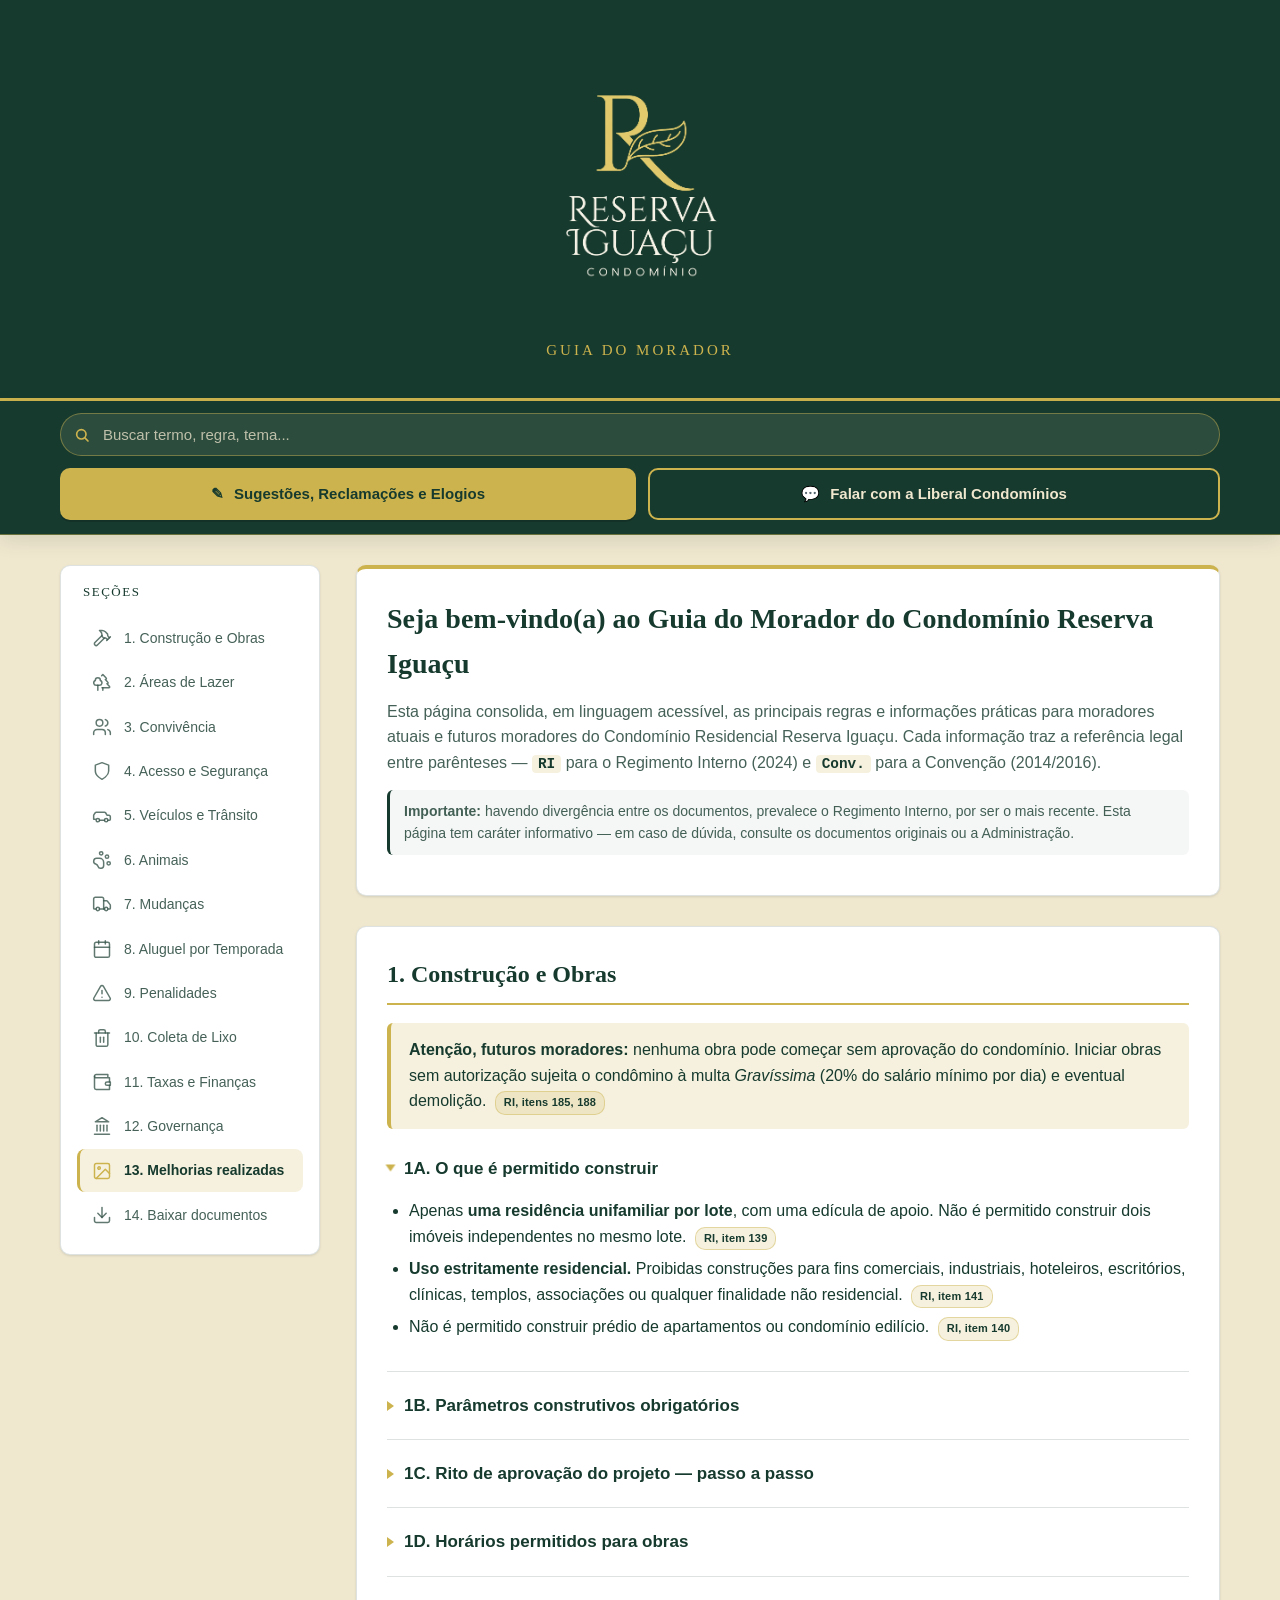
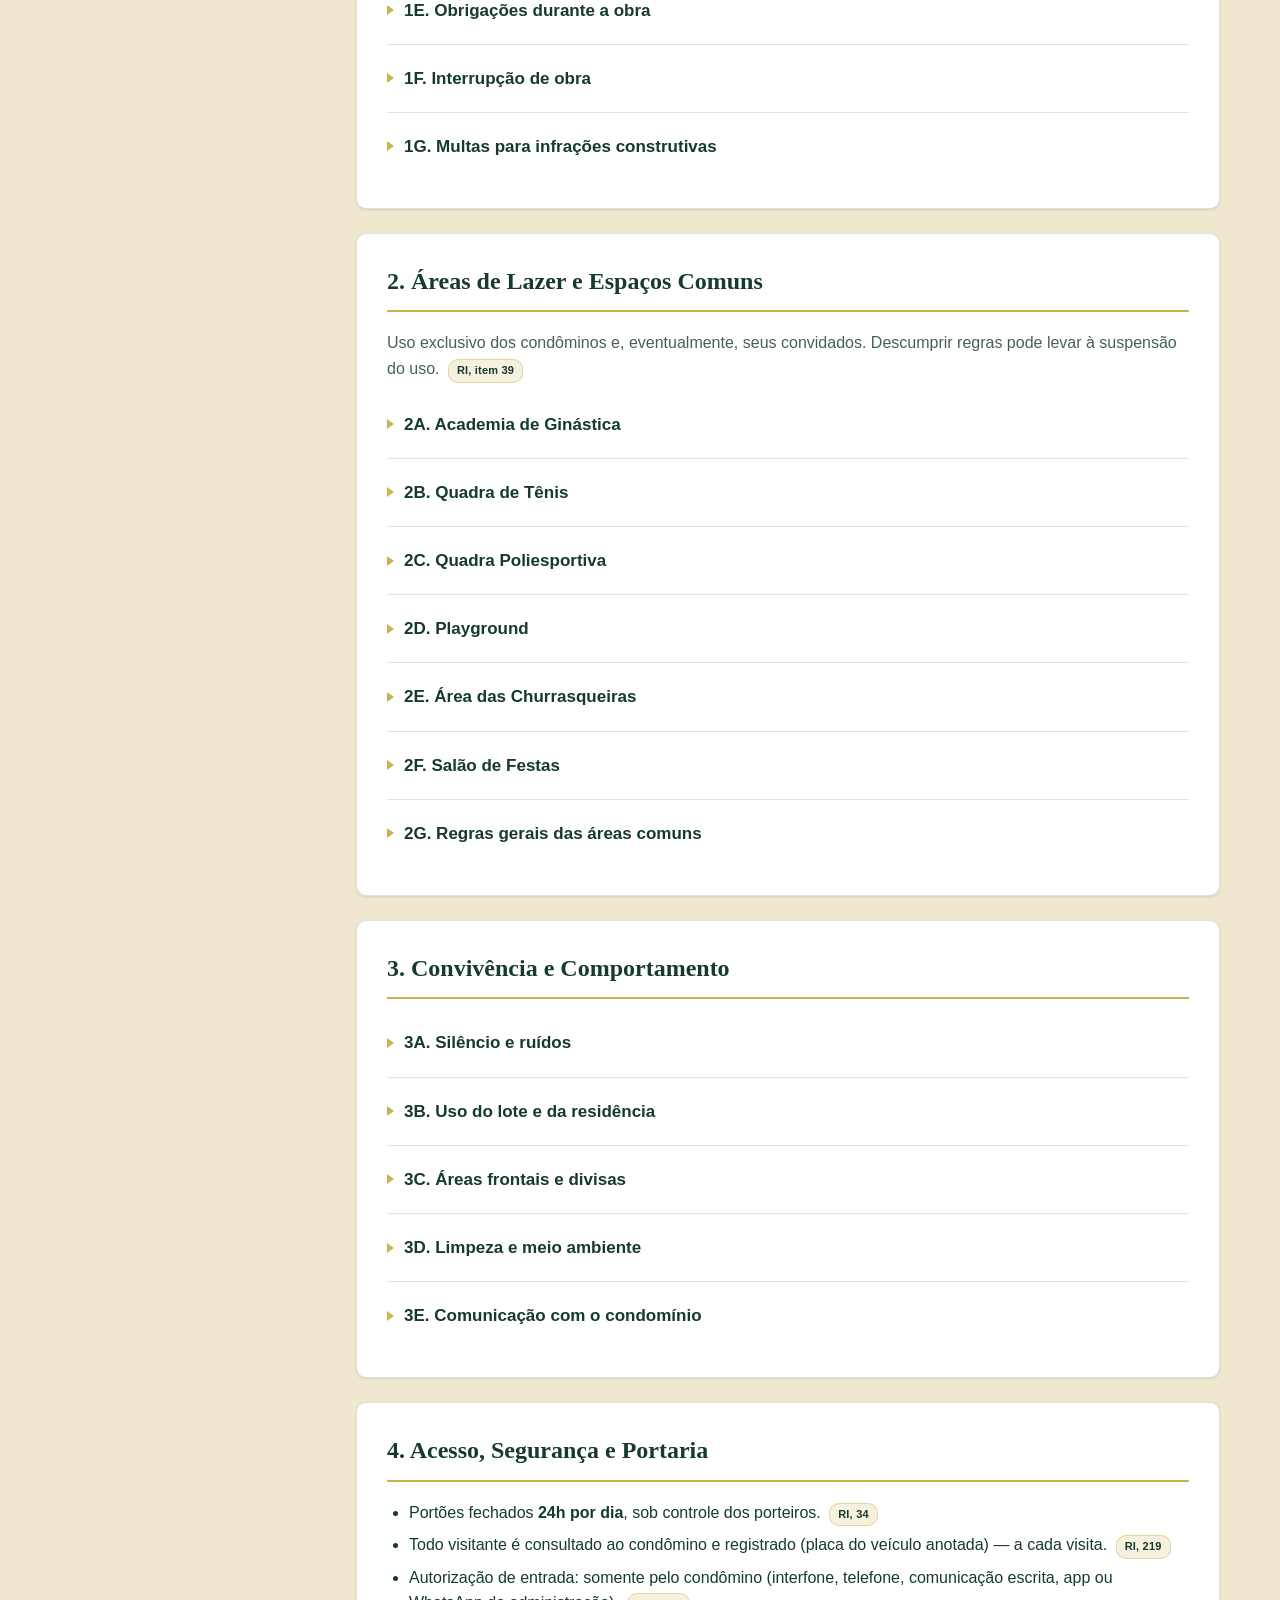
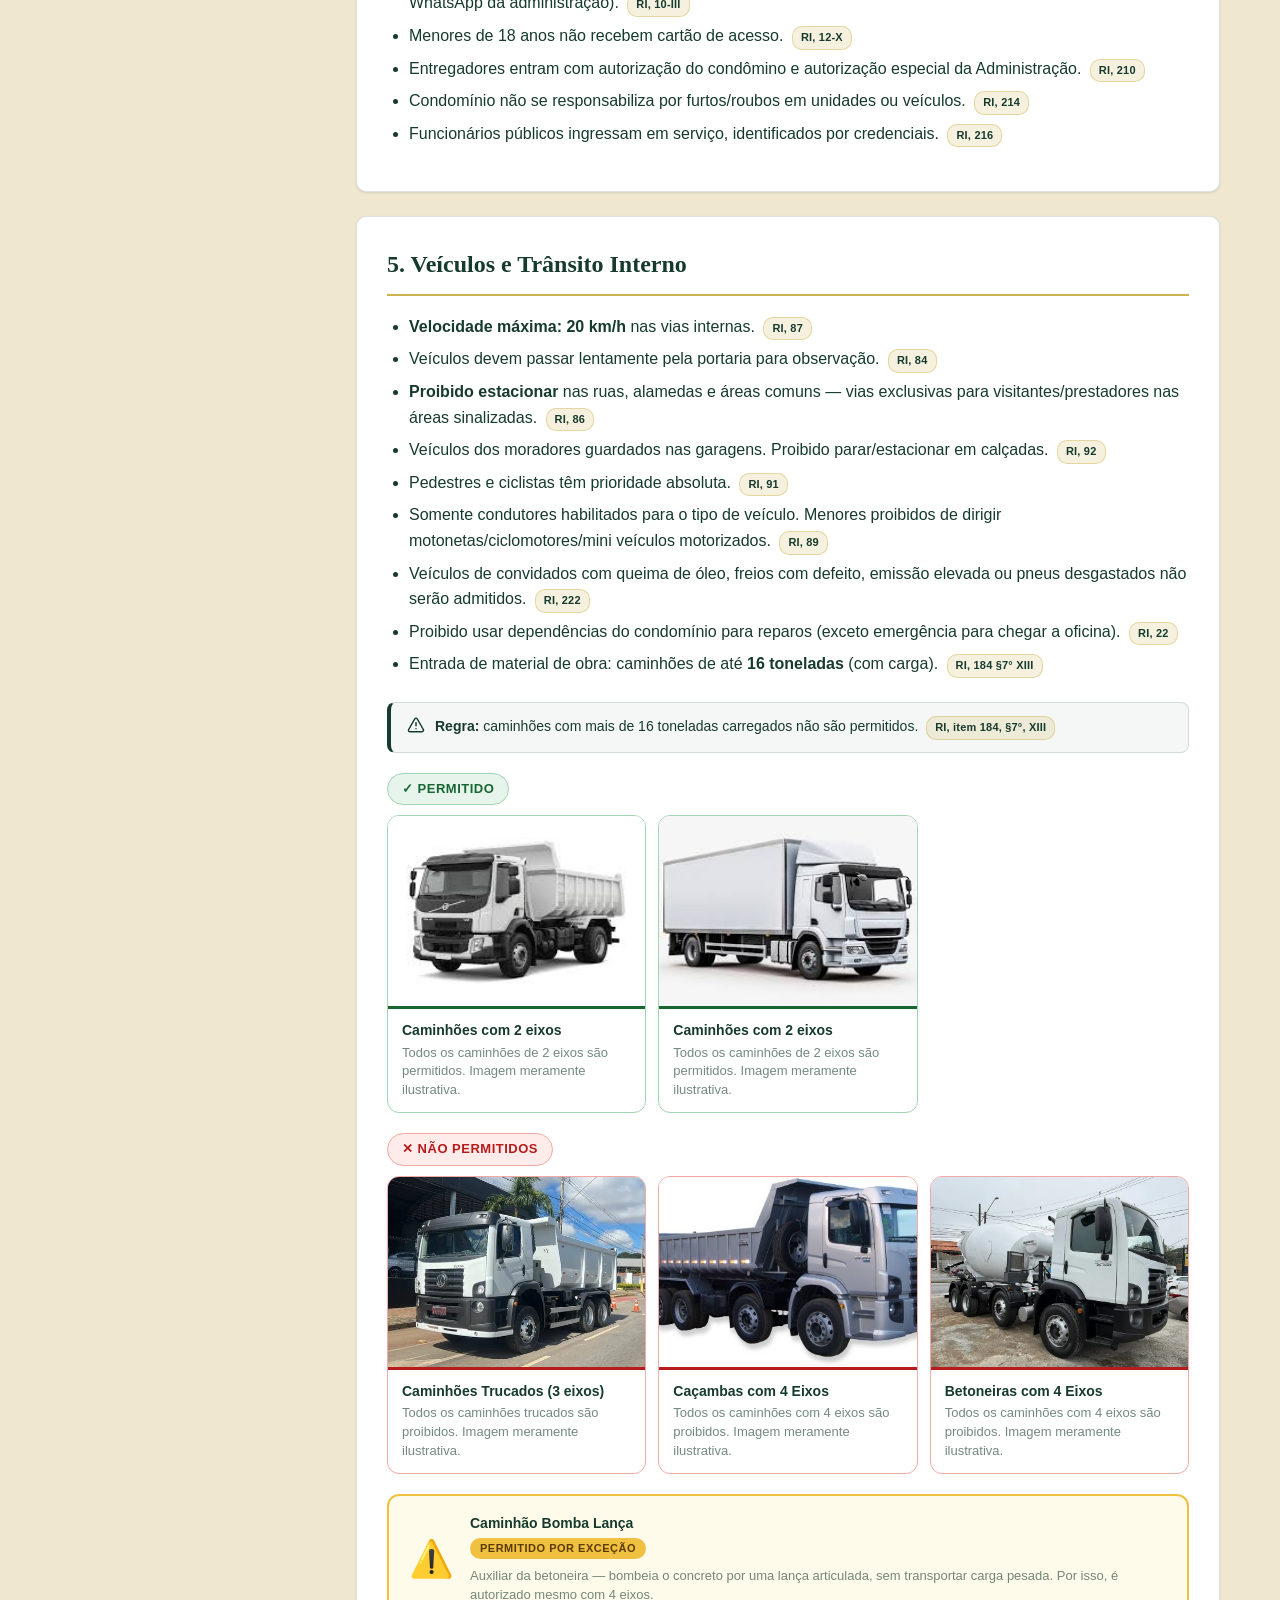
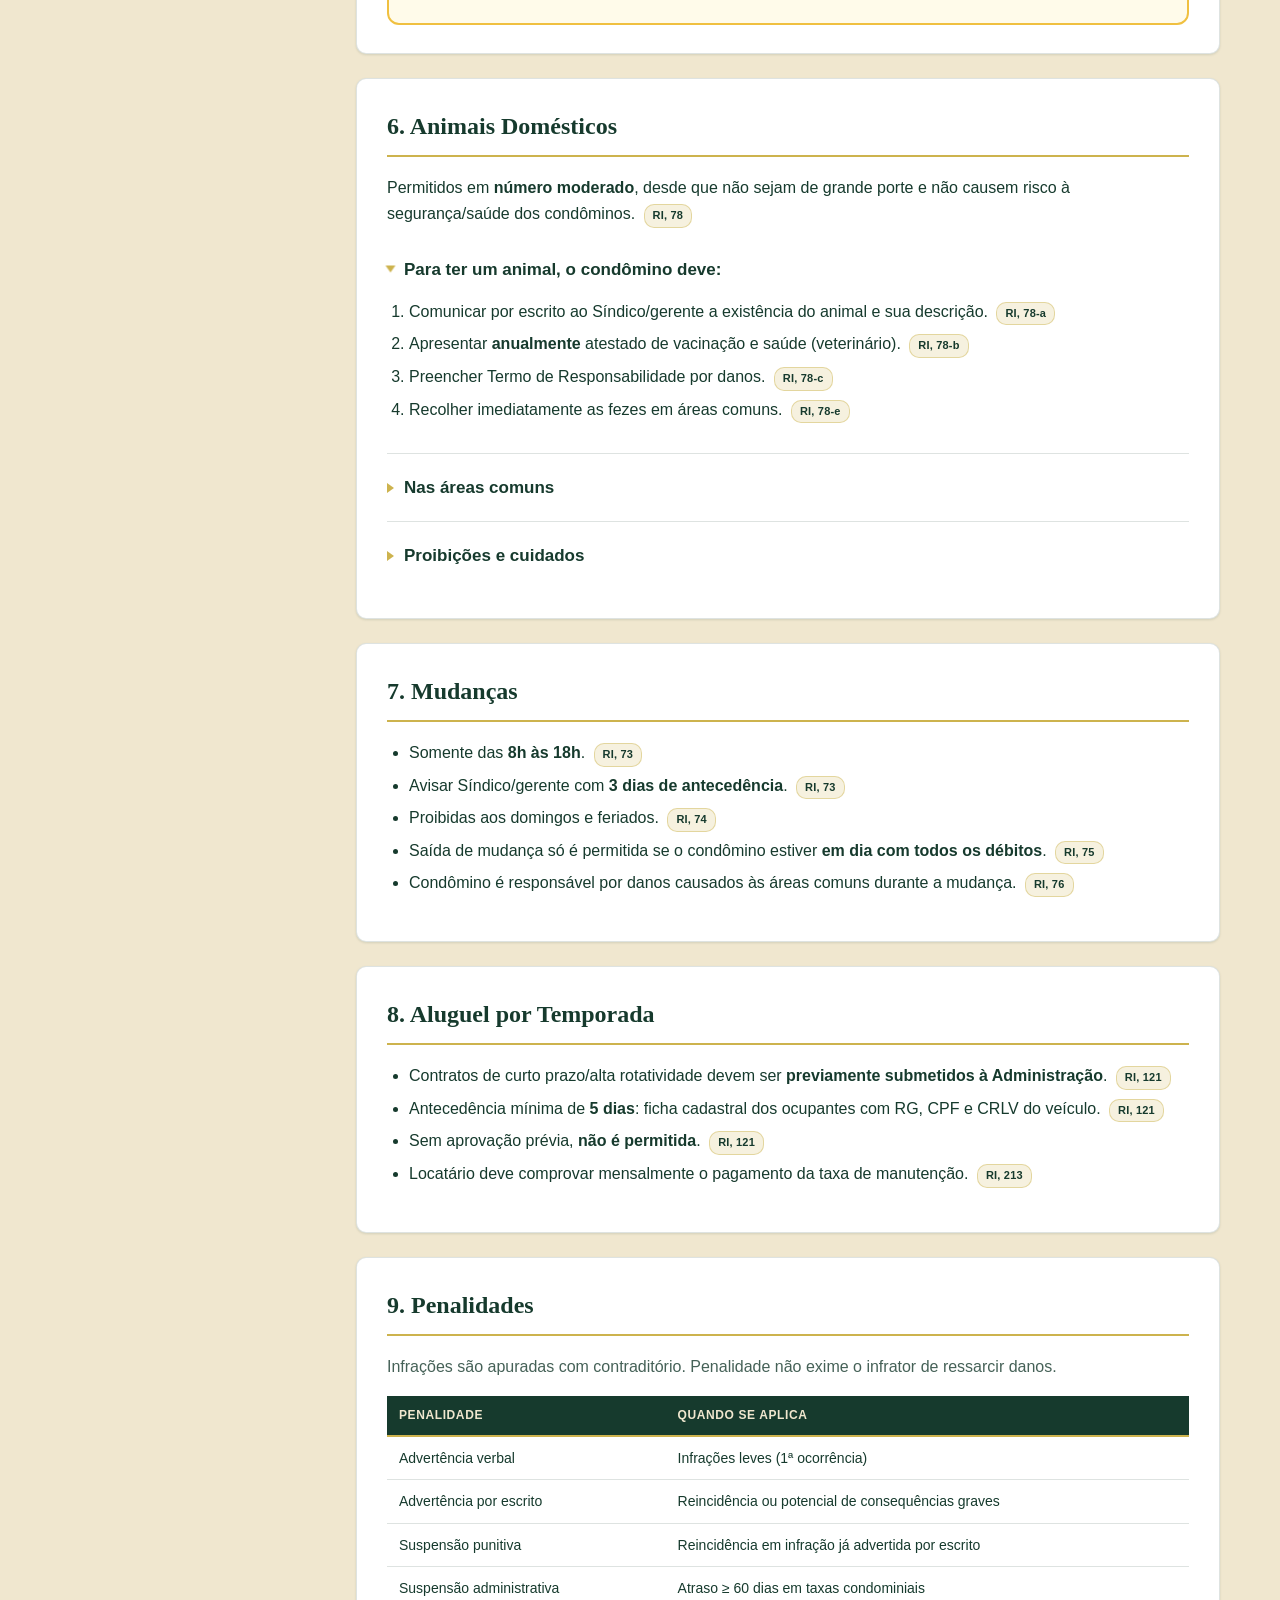
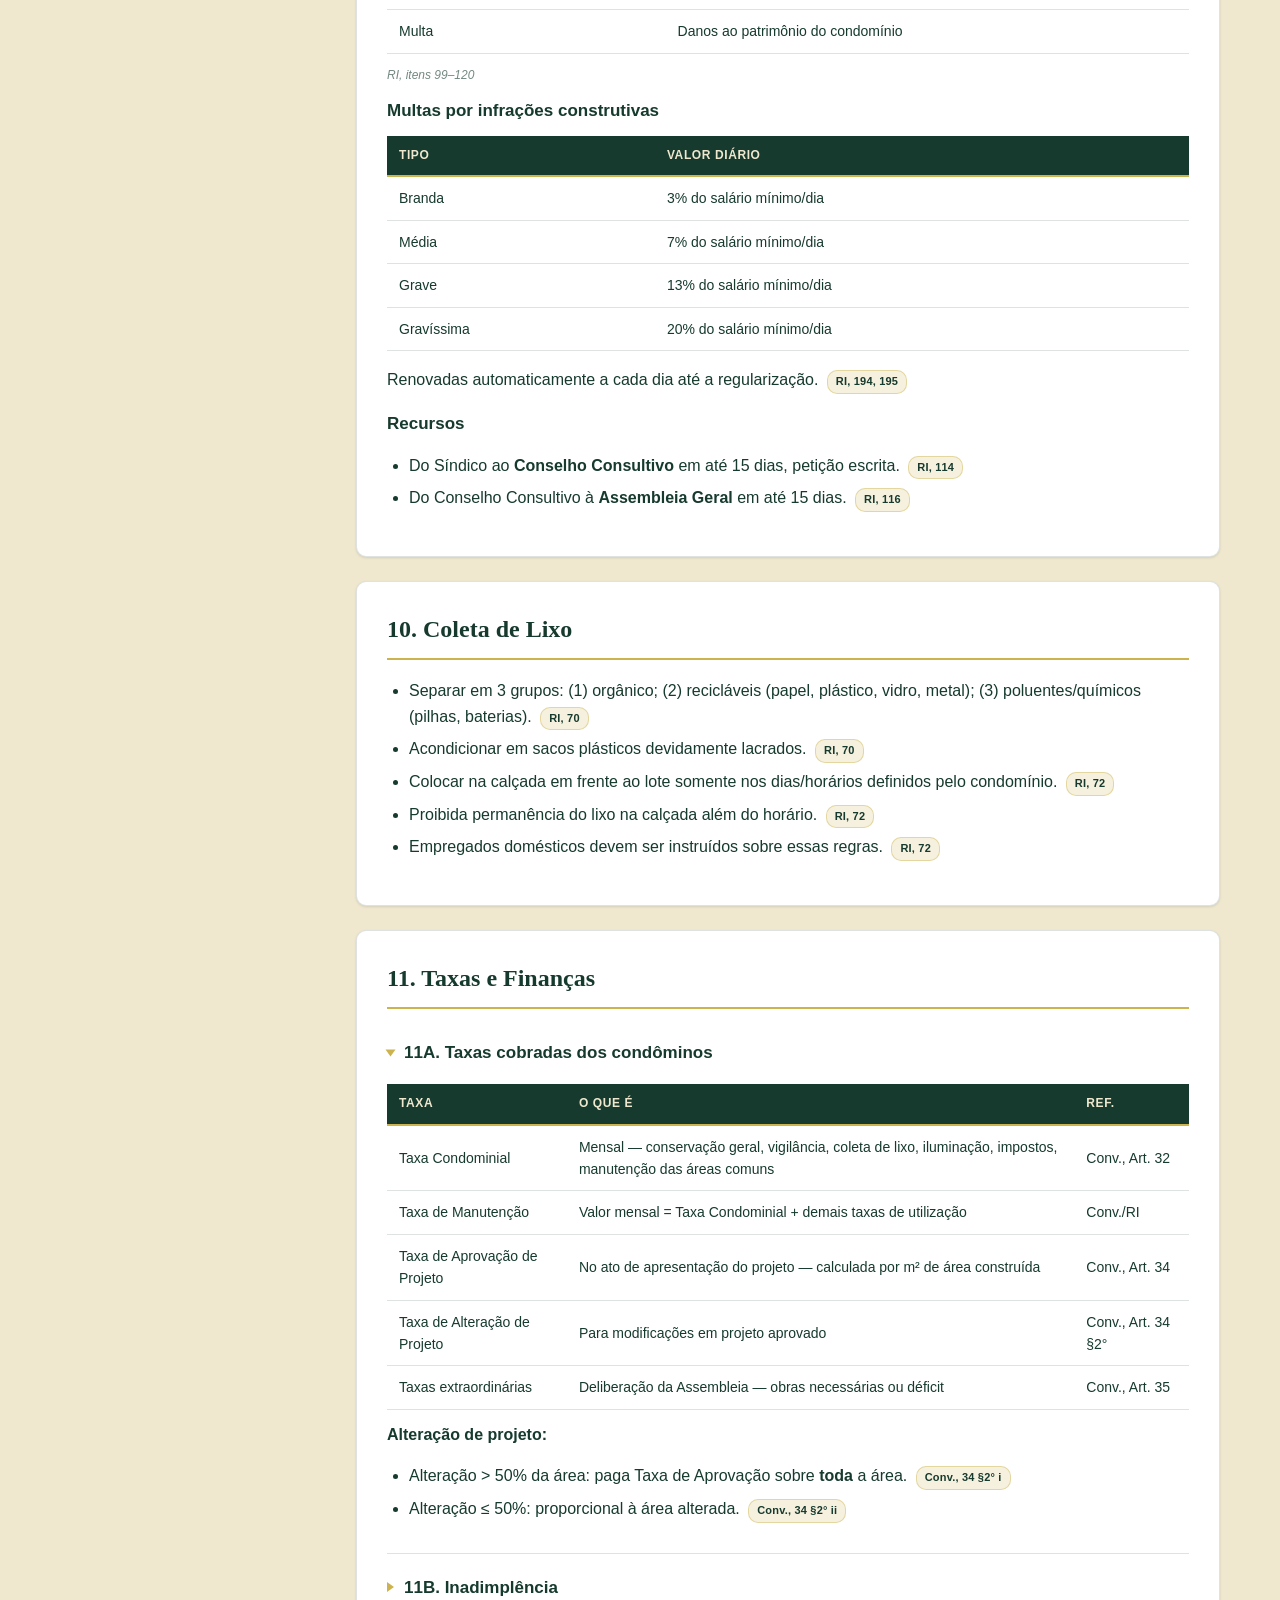
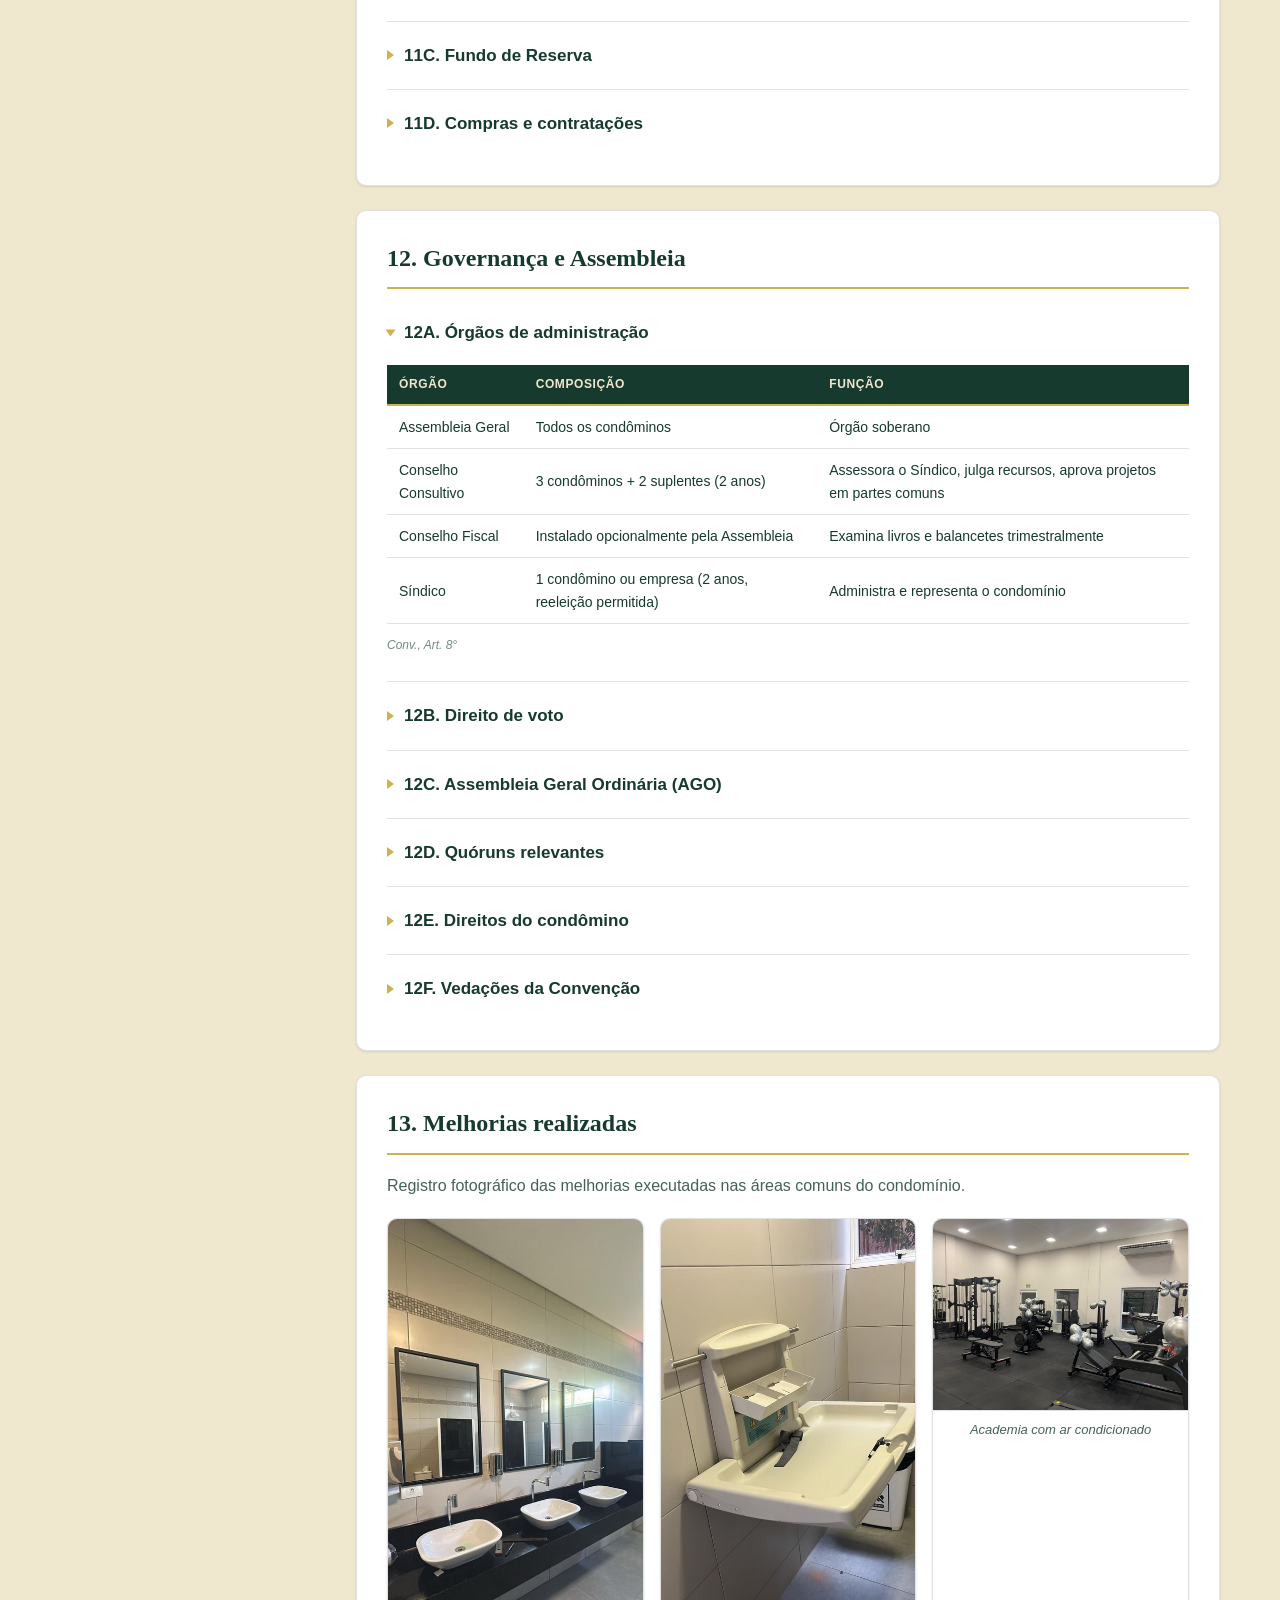
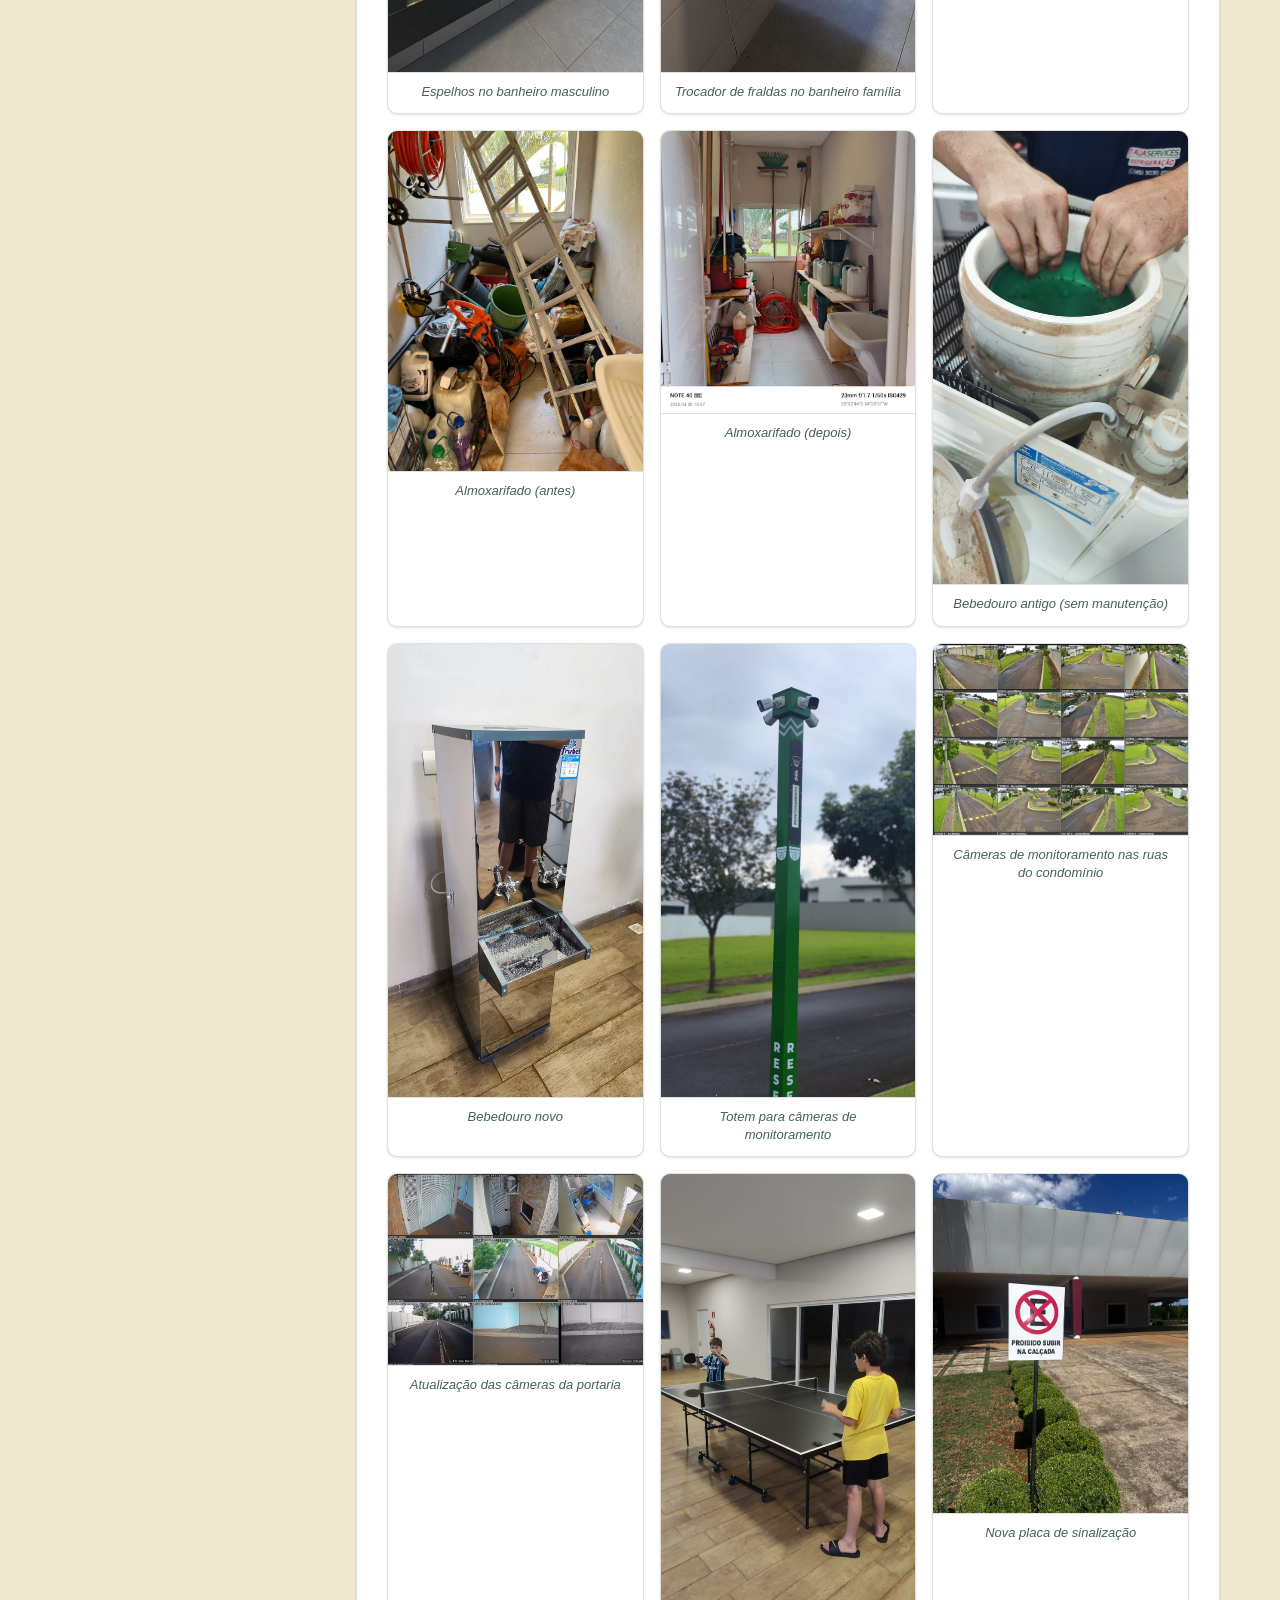
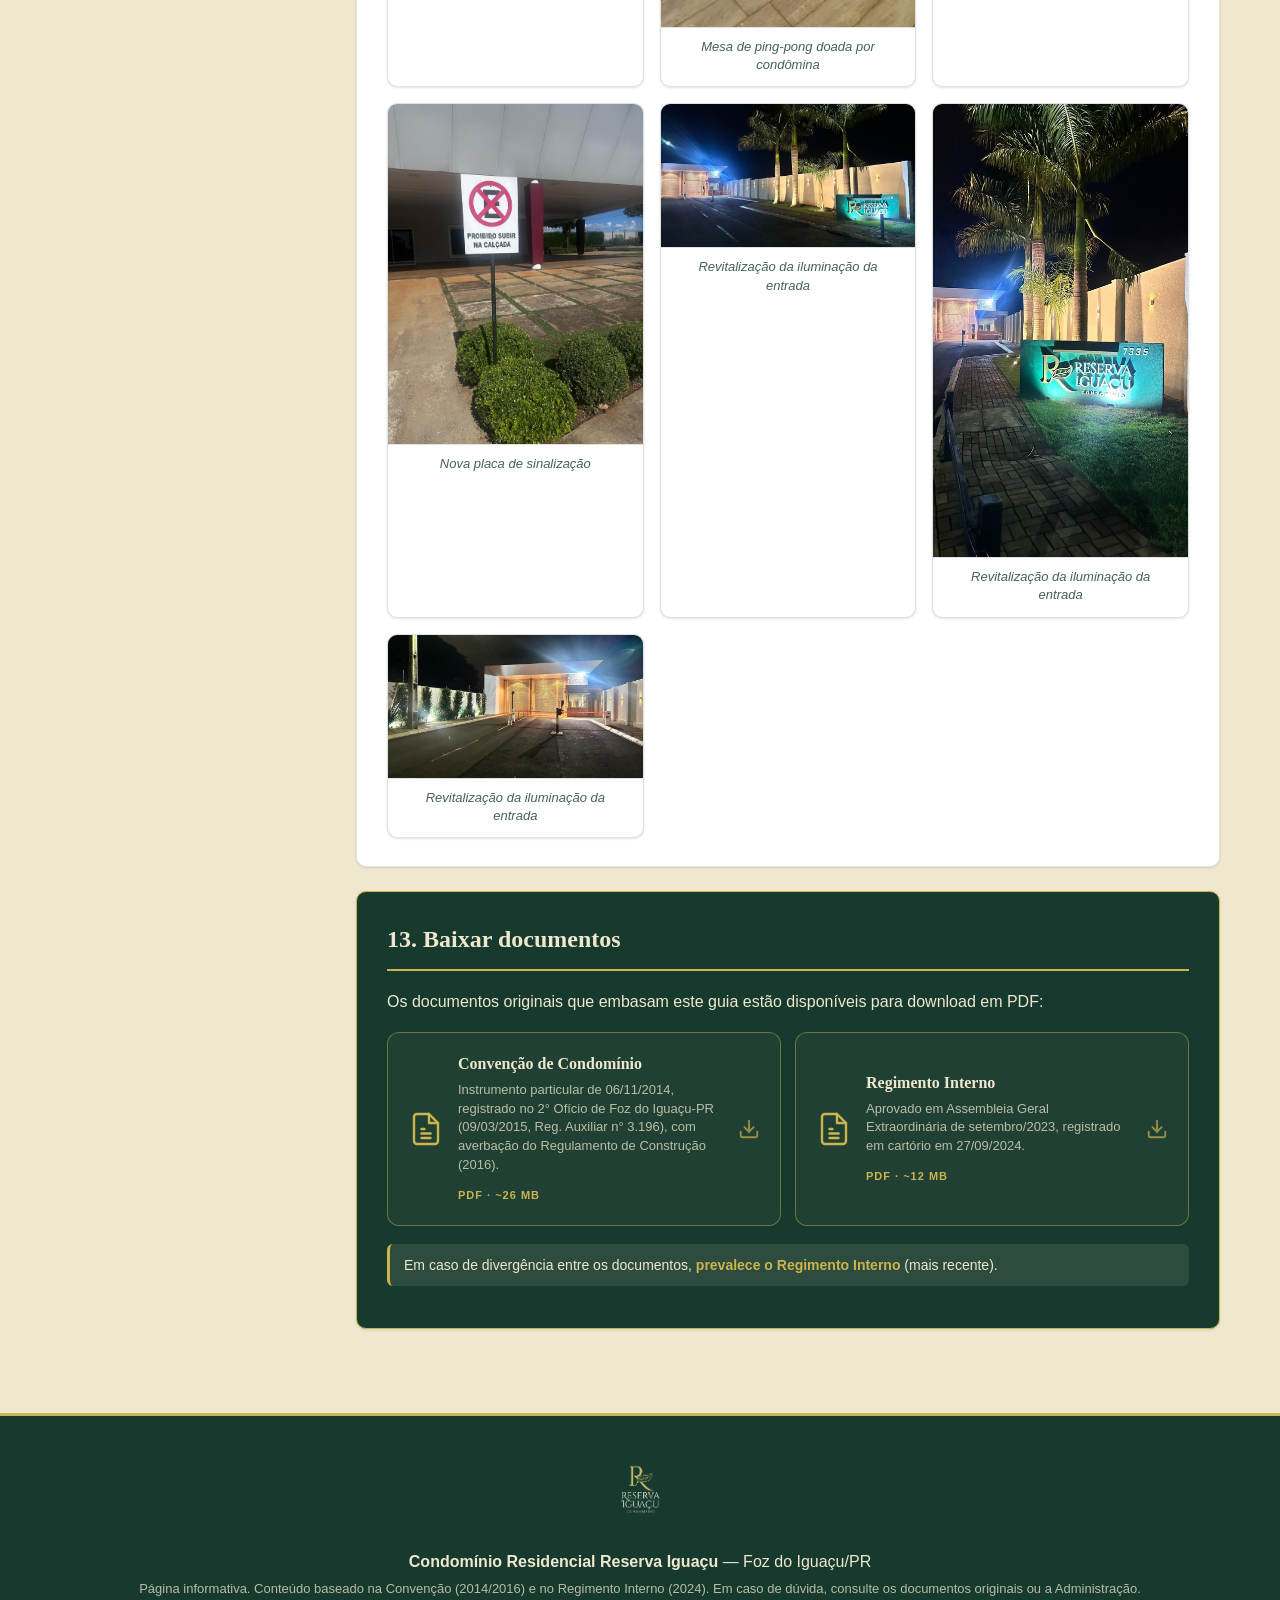
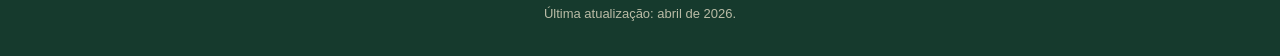
==== index.html @ 2038bbaa "feat: adicionar favicon com o monograma R da logo Favicon gerado a partir do monograma (R + folha) s" ====
<!DOCTYPE html>
<html lang="pt-BR">
<head>
<meta charset="UTF-8">
<meta name="viewport" content="width=device-width, initial-scale=1.0">
<meta name="description" content="Guia prático de regras e informações do Condomínio Residencial Reserva Iguaçu — Foz do Iguaçu/PR.">
<title>Condomínio Reserva Iguaçu — Guia do Morador</title>
<link rel="icon" href="favicon.ico" sizes="any">
<link rel="icon" type="image/png" sizes="32x32" href="favicon-32.png">
<link rel="icon" type="image/png" sizes="16x16" href="favicon-16.png">
<link rel="apple-touch-icon" href="apple-touch-icon.png">
<meta name="theme-color" content="#163A2D">
<link rel="stylesheet" href="styles.css">
<link rel="stylesheet" href="form.css">
</head>
<body>

<header class="site-header">
  <div class="container header-hero">
    <div class="logo-wrap">
      <img src="logo.png" alt="Condomínio Reserva Iguaçu" class="logo">
      <span class="logo-shine" aria-hidden="true"></span>
    </div>
    <p class="tagline">Guia do Morador</p>
  </div>
</header>

<nav class="site-nav" aria-label="Navegação do topo">
  <div class="container nav-inner">
    <button class="menu-toggle" aria-label="Abrir menu" aria-expanded="false" aria-controls="sidebar">
      <span></span><span></span><span></span>
    </button>
    <div class="nav-search">
      <input type="search" id="search" placeholder="Buscar termo, regra, tema..." aria-label="Buscar conteúdo">
    </div>
  </div>
  <div class="nav-actions container">
    <a href="formulario.html" class="cta-form">
      <span aria-hidden="true">✎</span> Sugestões, Reclamações e Elogios
    </a>
    <a href="https://wa.me/554535741323?text=Sou%20cond%C3%B4mino%20do%20Condom%C3%ADnio%20Reserva%20Igua%C3%A7u%20e%20preciso%20de%20ajuda." class="cta-form cta-whatsapp" target="_blank" rel="noopener">
      <span aria-hidden="true">💬</span> Falar com a Liberal Condomínios
    </a>
  </div>
</nav>

<div class="layout container">

  <aside class="sidebar" id="sidebar">
    <p class="sidebar-title">Seções</p>
    <nav aria-label="Navegação principal">
      <ol class="toc">
        <li><a href="#s1"><svg class="toc-icon" viewBox="0 0 24 24" aria-hidden="true"><path d="M15 12l-8.5 8.5a2.12 2.12 0 0 1-3-3L12 9"/><path d="m17.64 15 4.36-4.36"/><path d="m20.91 11.7-1.25-1.25a3.18 3.18 0 0 1-.93-2.25v-.86L16.01 4.6a5.56 5.56 0 0 0-3.94-1.64H9l.92.82A6.18 6.18 0 0 1 12 8.4v1.56l2 2h2.47l2.26 1.91"/></svg> <span>1. Construção e Obras</span></a></li>
        <li><a href="#s2"><svg class="toc-icon" viewBox="0 0 24 24" aria-hidden="true"><path d="M10 10v.2A3 3 0 0 1 8.9 16H5a3 3 0 0 1-1-5.8V10a3 3 0 0 1 6 0Z"/><path d="M7 16v6"/><path d="M13 19v3"/><path d="M12 19h8.3a1 1 0 0 0 .7-1.7L18 14h.3a1 1 0 0 0 .7-1.7L16 9h.2a1 1 0 0 0 .8-1.7L13 3l-1.4 1.5"/></svg> <span>2. Áreas de Lazer</span></a></li>
        <li><a href="#s3"><svg class="toc-icon" viewBox="0 0 24 24" aria-hidden="true"><path d="M16 21v-2a4 4 0 0 0-4-4H6a4 4 0 0 0-4 4v2"/><circle cx="9" cy="7" r="4"/><path d="M22 21v-2a4 4 0 0 0-3-3.87"/><path d="M16 3.13a4 4 0 0 1 0 7.75"/></svg> <span>3. Convivência</span></a></li>
        <li><a href="#s4"><svg class="toc-icon" viewBox="0 0 24 24" aria-hidden="true"><path d="M12 22s8-4 8-10V5l-8-3-8 3v7c0 6 8 10 8 10Z"/></svg> <span>4. Acesso e Segurança</span></a></li>
        <li><a href="#s5"><svg class="toc-icon" viewBox="0 0 24 24" aria-hidden="true"><path d="M19 17h2c.6 0 1-.4 1-1v-3c0-.9-.7-1.7-1.5-1.9L18 11l-1.7-2.9c-.3-.4-.8-.6-1.3-.6H5.2c-.5 0-1 .2-1.3.6L2 11v5h2"/><circle cx="7" cy="17" r="2"/><path d="M9 17h6"/><circle cx="17" cy="17" r="2"/></svg> <span>5. Veículos e Trânsito</span></a></li>
        <li><a href="#s6"><svg class="toc-icon" viewBox="0 0 24 24" aria-hidden="true"><circle cx="11" cy="4" r="2"/><circle cx="18" cy="8" r="2"/><circle cx="20" cy="16" r="2"/><path d="M9 10a5 5 0 0 1 5 5v3.5a3.5 3.5 0 0 1-6.84 1.045Q6.52 17.48 4.46 16.84A3.5 3.5 0 0 1 5.5 10Z"/></svg> <span>6. Animais</span></a></li>
        <li><a href="#s7"><svg class="toc-icon" viewBox="0 0 24 24" aria-hidden="true"><path d="M14 18V6a2 2 0 0 0-2-2H4a2 2 0 0 0-2 2v11a1 1 0 0 0 1 1h2"/><path d="M15 18H9"/><path d="M19 18h2a1 1 0 0 0 1-1v-3.65a1 1 0 0 0-.22-.624l-3.48-4.35A1 1 0 0 0 17.52 8H14"/><circle cx="17" cy="18" r="2"/><circle cx="7" cy="18" r="2"/></svg> <span>7. Mudanças</span></a></li>
        <li><a href="#s8"><svg class="toc-icon" viewBox="0 0 24 24" aria-hidden="true"><rect x="3" y="4" width="18" height="18" rx="2" ry="2"/><line x1="16" y1="2" x2="16" y2="6"/><line x1="8" y1="2" x2="8" y2="6"/><line x1="3" y1="10" x2="21" y2="10"/></svg> <span>8. Aluguel por Temporada</span></a></li>
        <li><a href="#s9"><svg class="toc-icon" viewBox="0 0 24 24" aria-hidden="true"><path d="m21.73 18-8-14a2 2 0 0 0-3.48 0l-8 14A2 2 0 0 0 4 21h16a2 2 0 0 0 1.73-3Z"/><line x1="12" y1="9" x2="12" y2="13"/><line x1="12" y1="17" x2="12.01" y2="17"/></svg> <span>9. Penalidades</span></a></li>
        <li><a href="#s10"><svg class="toc-icon" viewBox="0 0 24 24" aria-hidden="true"><path d="M3 6h18"/><path d="M19 6v14a2 2 0 0 1-2 2H7a2 2 0 0 1-2-2V6"/><path d="M8 6V4a2 2 0 0 1 2-2h4a2 2 0 0 1 2 2v2"/><line x1="10" y1="11" x2="10" y2="17"/><line x1="14" y1="11" x2="14" y2="17"/></svg> <span>10. Coleta de Lixo</span></a></li>
        <li><a href="#s11"><svg class="toc-icon" viewBox="0 0 24 24" aria-hidden="true"><path d="M21 12V7H5a2 2 0 0 1 0-4h14v4"/><path d="M3 5v14a2 2 0 0 0 2 2h16v-5"/><path d="M18 12a2 2 0 0 0 0 4h4v-4Z"/></svg> <span>11. Taxas e Finanças</span></a></li>
        <li><a href="#s12"><svg class="toc-icon" viewBox="0 0 24 24" aria-hidden="true"><line x1="3" y1="22" x2="21" y2="22"/><line x1="6" y1="18" x2="6" y2="11"/><line x1="10" y1="18" x2="10" y2="11"/><line x1="14" y1="18" x2="14" y2="11"/><line x1="18" y1="18" x2="18" y2="11"/><polygon points="12 2 20 7 4 7"/></svg> <span>12. Governança</span></a></li>
        <li><a href="#s13"><svg class="toc-icon" viewBox="0 0 24 24" aria-hidden="true"><rect x="3" y="3" width="18" height="18" rx="2"/><circle cx="8.5" cy="8.5" r="1.5"/><polyline points="21 15 16 10 5 21"/></svg> <span>13. Melhorias realizadas</span></a></li>
        <li><a href="#s14"><svg class="toc-icon" viewBox="0 0 24 24" aria-hidden="true"><path d="M21 15v4a2 2 0 0 1-2 2H5a2 2 0 0 1-2-2v-4"/><polyline points="7 10 12 15 17 10"/><line x1="12" y1="15" x2="12" y2="3"/></svg> <span>14. Baixar documentos</span></a></li>
      </ol>
    </nav>
  </aside>

  <main class="content">

    <section class="hero">
      <h2>Seja bem-vindo(a) ao Guia do Morador do Condomínio Reserva Iguaçu</h2>
      <p>
        Esta página consolida, em linguagem acessível, as principais regras e informações práticas
        para moradores atuais e futuros moradores do Condomínio Residencial Reserva Iguaçu.
        Cada informação traz a referência legal entre parênteses — <code>RI</code> para o
        Regimento Interno (2024) e <code>Conv.</code> para a Convenção (2014/2016).
      </p>
      <p class="note">
        <strong>Importante:</strong> havendo divergência entre os documentos, prevalece o
        Regimento Interno, por ser o mais recente. Esta página tem caráter informativo —
        em caso de dúvida, consulte os documentos originais ou a Administração.
      </p>
    </section>

    <!-- ============== SEÇÃO 1 ============== -->
    <section id="s1" class="section">
      <h2>1. Construção e Obras</h2>
      <div class="callout callout-warning">
        <strong>Atenção, futuros moradores:</strong> nenhuma obra pode começar sem aprovação
        do condomínio. Iniciar obras sem autorização sujeita o condômino à multa <em>Gravíssima</em>
        (20% do salário mínimo por dia) e eventual demolição. <span class="ref">RI, itens 185, 188</span>
      </div>

      <details open>
        <summary><h3>1A. O que é permitido construir</h3></summary>
        <ul>
          <li>Apenas <strong>uma residência unifamiliar por lote</strong>, com uma edícula de apoio. Não é permitido construir dois imóveis independentes no mesmo lote. <span class="ref">RI, item 139</span></li>
          <li><strong>Uso estritamente residencial.</strong> Proibidas construções para fins comerciais, industriais, hoteleiros, escritórios, clínicas, templos, associações ou qualquer finalidade não residencial. <span class="ref">RI, item 141</span></li>
          <li>Não é permitido construir prédio de apartamentos ou condomínio edilício. <span class="ref">RI, item 140</span></li>
        </ul>
      </details>

      <details>
        <summary><h3>1B. Parâmetros construtivos obrigatórios</h3></summary>
        <div class="table-wrap">
          <table>
            <thead><tr><th>Parâmetro</th><th>Valor</th><th>Referência</th></tr></thead>
            <tbody>
              <tr><td>Recuo frontal mínimo</td><td>5,00 m</td><td>RI, item 144-a</td></tr>
              <tr><td>Recuo de fundo mínimo</td><td>2,00 m</td><td>RI, item 144-b</td></tr>
              <tr><td>Recuo lateral mínimo</td><td>1,50 m</td><td>RI, item 144-c</td></tr>
              <tr><td>Taxa de ocupação máxima</td><td>65% da área do lote</td><td>RI, item 157</td></tr>
              <tr><td>Coeficiente de aproveitamento máximo</td><td>1,3 × área do lote</td><td>RI, item 157</td></tr>
              <tr><td>Área construída mínima</td><td>150 m²</td><td>RI, item 158</td></tr>
              <tr><td>Número máximo de pavimentos</td><td>2 (térreo + superior) + subsolo</td><td>RI, item 159</td></tr>
              <tr><td>Altura máxima da edificação</td><td>10,00 m</td><td>RI, item 160</td></tr>
              <tr><td>Altura máx. de muro de divisa (fundos/lateral)</td><td>2,00 m</td><td>RI, item 162</td></tr>
              <tr><td>Altura máx. de cerca viva (recuos laterais/fundo)</td><td>2,20 m</td><td>RI, item 147</td></tr>
            </tbody>
          </table>
        </div>
        <p><strong>Lotes de esquina:</strong> o recuo lateral voltado para a rua também deve ser de 5,00 m. <span class="ref">RI, item 144, parágrafo único</span></p>
        <p><strong>Piscinas</strong> têm recuos próprios: frontal 5,00 m, lateral 1,50 m, fundo 2,00 m. <span class="ref">RI, item 150</span></p>
      </details>

      <details>
        <summary><h3>1C. Rito de aprovação do projeto — passo a passo</h3></summary>
        <ol class="stepper">
          <li><strong>Apresentação do projeto ao condomínio.</strong> O condômino submete o projeto para verificação do cumprimento do RI. <span class="ref">RI, itens 129, 130, 185, 186</span></li>
          <li><strong>Aprovação interna e certificação.</strong> O condomínio aprova, retém uma cópia e devolve as demais certificadas. Pagamento da <em>Taxa de Aprovação de Projeto</em> no ato. <span class="ref">RI, itens 131, 190</span></li>
          <li><strong>Aprovação na Prefeitura.</strong> Com o projeto aprovado pelo condomínio, submeter à Prefeitura de Foz do Iguaçu para obter o <em>Alvará de Execução de Obras</em>. <span class="ref">RI, itens 131, 132</span></li>
          <li><strong>Apresentação do Alvará ao condomínio.</strong> Entregar cópia do projeto aprovado pela Prefeitura e o Alvará. O condomínio emite a <em>Carta de Liberação de Obra</em>. <span class="ref">RI, item 132</span></li>
          <li><strong>Início das obras.</strong> Somente após a Carta de Liberação. <span class="ref">RI, item 132</span></li>
          <li><strong>Vistoria do gabarito.</strong> Após execução do gabarito, o responsável técnico agenda vistoria obrigatória. <span class="ref">RI, item 184, §1°, II</span></li>
          <li><strong>Execução da obra (com fiscalização).</strong> O condomínio pode fiscalizar a qualquer momento, sem aviso. Manter no canteiro cópias do projeto aprovado e alvará. <span class="ref">RI, itens 191; 184, §11, II</span></li>
          <li><strong>Modificações de projeto.</strong> Qualquer alteração deve ser comunicada imediatamente, iniciando novo processo. Proibido executar obra diferente do aprovado. <span class="ref">RI, itens 133, 184 §11 III, 188, 189</span></li>
          <li><strong>Conclusão (HABITE-SE).</strong> Condomínio verifica cumprimento; condômino protocola HABITE-SE na Prefeitura e apresenta ao condomínio. <span class="ref">RI, item 184, §13</span></li>
        </ol>
        <div class="callout">
          <strong>Prazos e ocupação</strong> <span class="ref">Conv., Regulamento §13</span>
          <ul>
            <li>Até <strong>90 dias</strong> após a Carta de Liberação para protocolar HABITE-SE na Prefeitura.</li>
            <li>Ocupação só pode ocorrer após o HABITE-SE ser aceito pelo condomínio.</li>
            <li>Comunicar ao condomínio a data prevista de ocupação com <strong>5 dias de antecedência</strong>.</li>
          </ul>
        </div>
      </details>

      <details>
        <summary><h3>1D. Horários permitidos para obras</h3></summary>
        <div class="table-wrap">
          <table>
            <thead><tr><th>Período</th><th>Dias</th><th>Horário</th></tr></thead>
            <tbody>
              <tr><td>Obras em geral</td><td>Segunda a sexta</td><td>8h00 às 18h00</td></tr>
              <tr><td>Obras em geral</td><td>Sábado</td><td>8h00 às 12h00</td></tr>
              <tr><td>Serviços com ruído</td><td>Segunda a sexta</td><td>8h–12h e 13h30–18h</td></tr>
              <tr><td>Entrada/remoção de materiais</td><td>Segunda a sexta</td><td>8h00 às 18h00</td></tr>
              <tr><td>Feriados e domingos</td><td>—</td><td><strong>Proibido</strong></td></tr>
            </tbody>
          </table>
        </div>
        <p class="ref-block">RI, itens 36, 38; item 184, §4°</p>
        <div class="callout callout-info">
          <strong>Divergência entre documentos:</strong> a Convenção (2016) prevê início às 7h; o RI (2024) estabelece 8h. Por ser mais recente, <strong>prevalece 8h00</strong>. <span class="ref">Conv., Regulamento §4°, I; RI, item 36</span>
        </div>
        <p><strong>Exceção (urgências):</strong> em risco iminente, o síndico ou gerente pode autorizar trabalho entre 18h e 8h em qualquer dia. <span class="ref">RI, item 37</span></p>
      </details>

      <details>
        <summary><h3>1E. Obrigações durante a obra</h3></summary>
        <ul>
          <li><strong>Tapume obrigatório</strong> (mínimo 2,00 m, cor definida pelo condomínio) antes de qualquer atividade no lote. <span class="ref">RI, item 184, §2°</span></li>
          <li>Todo pessoal da obra deve ser <strong>cadastrado na portaria</strong>. <span class="ref">RI, item 184, §3°, I</span></li>
          <li>Trabalhadores entram uniformizados. Proibido calção, shorts ou chinelos. <span class="ref">RI, item 208</span></li>
          <li>Proibido <strong>pernoite de funcionários</strong> no canteiro. <span class="ref">RI, item 184, §5°, VII</span></li>
          <li>Entulho em caçambas, removido nos prazos. <span class="ref">RI, item 38</span></li>
          <li>Materiais armazenados somente dentro do lote da obra ou lote de apoio. <span class="ref">RI, item 184, §7°, III</span></li>
          <li>Somente caminhões de até <strong>16 toneladas</strong> (com carga). <span class="ref">RI, item 184, §7°, XIII</span></li>
          <li>Placa de responsável técnico no tapume (máx. 1,50 m²). <span class="ref">RI, item 184, §11, IV</span></li>
        </ul>
      </details>

      <details>
        <summary><h3>1F. Interrupção de obra</h3></summary>
        <p>Paralisação superior a <strong>120 dias corridos</strong>: retirar material, aterrar escavações e manter tapume em bom estado. <span class="ref">RI, item 184, §9°</span></p>
      </details>

      <details>
        <summary><h3>1G. Multas para infrações construtivas</h3></summary>
        <div class="table-wrap">
          <table>
            <thead><tr><th>Tipo</th><th>Valor por dia</th></tr></thead>
            <tbody>
              <tr><td>Branda</td><td>3% do salário mínimo</td></tr>
              <tr><td>Média</td><td>7% do salário mínimo</td></tr>
              <tr><td>Grave</td><td>13% do salário mínimo</td></tr>
              <tr><td>Gravíssima</td><td>20% do salário mínimo</td></tr>
            </tbody>
          </table>
        </div>
        <p>Multas renovadas automaticamente a cada dia até a regularização. <span class="ref">RI, itens 193–200</span></p>
      </details>
    </section>

    <!-- ============== SEÇÃO 2 ============== -->
    <section id="s2" class="section">
      <h2>2. Áreas de Lazer e Espaços Comuns</h2>
      <p class="intro">Uso exclusivo dos condôminos e, eventualmente, seus convidados. Descumprir regras pode levar à suspensão do uso. <span class="ref">RI, item 39</span></p>

      <details>
        <summary><h3>2A. Academia de Ginástica</h3></summary>
        <ul>
          <li>Horário: <strong>todos os dias, 6h às 23h</strong>. <span class="ref">RI, 44</span></li>
          <li>Uso exclusivo de condôminos e dependentes cadastrados. <span class="ref">RI, 45</span></li>
          <li>O condômino deverá assinar <strong>Termo de Responsabilidade</strong> (para cada morador) antes do primeiro acesso. A chave da academia tem um custo para o condômino. Tanto o Termo quanto a chave podem ser retirados na portaria do condomínio.</li>
        </ul>
      </details>

      <details>
        <summary><h3>2B. Quadra de Tênis</h3></summary>
        <ul>
          <li>Segunda a sábado 7h–22h; domingos/feriados 8h–22h. <span class="ref">RI, 50</span></li>
          <li>Uso exclusivo dos condôminos; convidados somente com autorização do Síndico e condômino presente. <span class="ref">RI, 51</span></li>
          <li>Com fila e sem reserva: máx. 2 sets simples / 3 sets dupla. <span class="ref">RI, 52</span></li>
          <li>Obrigatório uniforme esportivo: bermuda/calção, camisa e tênis de sola lisa. <span class="ref">RI, 55</span></li>
        </ul>
      </details>

      <details>
        <summary><h3>2C. Quadra Poliesportiva</h3></summary>
        <ul>
          <li>Segunda a sábado 7h–22h; domingos/feriados 8h–22h. <span class="ref">RI, 56</span></li>
          <li>Convidados somente com autorização prévia. <span class="ref">RI, 57</span></li>
          <li>Sem reserva: rodízio entre usuários. <span class="ref">RI, 58</span></li>
          <li>Calçado esportivo obrigatório. <span class="ref">RI, 60</span></li>
        </ul>
      </details>

      <details>
        <summary><h3>2D. Playground</h3></summary>
        <ul>
          <li>Todos os dias 7h–22h; domingos/feriados 8h–22h. <span class="ref">RI, 61</span></li>
          <li>Crianças até 12 anos, acompanhadas de pais/responsáveis. <span class="ref">RI, 61</span></li>
          <li>Estranhos não permitidos, salvo convidados de condôminos. <span class="ref">RI, 62</span></li>
          <li>Condomínio não se responsabiliza por acidentes. <span class="ref">RI, 63</span></li>
        </ul>
      </details>

      <details>
        <summary><h3>2E. Área das Churrasqueiras</h3></summary>
        <ul>
          <li>Todos os dias 8h–0h; domingos/feriados 8h–22h. <span class="ref">RI, 64</span></li>
          <li><strong>Reserva obrigatória</strong> junto à administração. <span class="ref">RI, 64</span></li>
          <li>Duas churrasqueiras; compartilhamento mediante aceite do primeiro reservante. <span class="ref">RI, 65</span></li>
          <li>Cobrada taxa de limpeza/conservação por utilização. <span class="ref">RI, 66</span></li>
          <li>Proibida circulação/permanência de animais na área nos dias de uso — mesmo com coleira e guia. <span class="ref">RI, 79-b</span></li>
        </ul>
      </details>

      <details>
        <summary><h3>2F. Salão de Festas</h3></summary>
        <ul>
          <li>Todos os dias 8h–0h; domingos 8h–22h. <span class="ref">RI, 67</span></li>
          <li><strong>Reserva obrigatória</strong> junto à administração. <span class="ref">RI, 67</span></li>
          <li>Proibido som/iluminação acima da capacidade instalada — multa de 4 taxas condominiais + suspensão de 1 ano. <span class="ref">RI, 67a</span></li>
          <li>Proibido usar energia acima do instalado (mesma penalidade). <span class="ref">RI, 67b</span></li>
          <li>Taxa de limpeza/conservação por utilização. <span class="ref">RI, 69</span></li>
          <li>Utensílios do Salão (mesas, cadeiras) são de uso exclusivo em eventos no Salão. <span class="ref">RI, 68</span></li>
        </ul>
      </details>

      <details>
        <summary><h3>2G. Regras gerais das áreas comuns</h3></summary>
        <ul>
          <li>Condomínio não se responsabiliza por acidentes decorrentes de mau uso. <span class="ref">RI, 42</span></li>
          <li>Proibido aeromodelismo motorizado nas áreas comuns. <span class="ref">RI, 43</span></li>
          <li>Proibido lançar lixo, cigarro ou objetos em jardins, gramados e quadras. <span class="ref">RI, 23</span></li>
          <li>Proibido fumar em ambientes fechados das áreas comuns. <span class="ref">RI, 97</span></li>
          <li>Proibido uso de drogas ilegais ou narguilé nas áreas comuns. <span class="ref">RI, 96</span></li>
          <li>Alimentos/bebidas apenas em locais definidos (bar, salão de festas). <span class="ref">RI, 94</span></li>
        </ul>
      </details>
    </section>

    <!-- ============== SEÇÃO 3 ============== -->
    <section id="s3" class="section">
      <h2>3. Convivência e Comportamento</h2>

      <details>
        <summary><h3>3A. Silêncio e ruídos</h3></summary>
        <ul>
          <li>Das <strong>22h às 8h</strong>, guardar silêncio. <span class="ref">RI, 9-II</span></li>
          <li>Aparelhos musicais jamais podem perturbar vizinhos. <span class="ref">RI, 9-III</span></li>
          <li>Festas/eventos em residências: limite <strong>0h (meia-noite)</strong>, sem barulho excessivo. <span class="ref">RI, 12-XI</span></li>
          <li>Serviços com ruído: 8h–12h e 13h30–18h, seg. a sex. <span class="ref">RI, 184 §4° II</span></li>
        </ul>
      </details>

      <details>
        <summary><h3>3B. Uso do lote e da residência</h3></summary>
        <ul>
          <li>Lote não edificado deve ser mantido limpo, gramado, vegetação aparada (grama até 20 cm). <span class="ref">RI, 180</span></li>
          <li>Proibido uso não residencial (comércio, aluguel para eventos, serviços). <span class="ref">RI, 12-I, 141</span></li>
          <li>Proibido manter substâncias inflamáveis, explosivas, tóxicas ou radioativas. <span class="ref">RI, 12-III</span></li>
          <li>Proibida criação de animais (galinhas, porcos, cavalos, gado, cães/gatos em grande quantidade) com fins comerciais ou incômodo à vizinhança. <span class="ref">RI, 12-V</span></li>
        </ul>
      </details>

      <details>
        <summary><h3>3C. Áreas frontais e divisas</h3></summary>
        <ul>
          <li>Proibido colocar nas áreas frontais/divisas vasos, tapetes ou objetos com risco de queda ou prejuízo estético. <span class="ref">RI, 12-XII</span></li>
          <li>Proibido cortar/modificar árvores, plantas e gramados das áreas comuns sem autorização escrita do Síndico. <span class="ref">RI, 28</span></li>
          <li>Nos lotes: apenas flores, coqueiros, árvores de pequeno porte e ornamentais, sem prejuízo à rede de água/esgoto/calçada. <span class="ref">RI, 223</span></li>
        </ul>
      </details>

      <details>
        <summary><h3>3D. Limpeza e meio ambiente</h3></summary>
        <ul>
          <li>Uso obrigatório de <strong>sabão biodegradável</strong> para lavar calçadas e veículos. <span class="ref">RI, 9-XIV</span></li>
          <li>Proibido lançar efluentes na rede de águas pluviais. <span class="ref">RI, 12-XV</span></li>
          <li>Piscinas sem uso devem permanecer cobertas, com tratamento da água. <span class="ref">RI, 12-XIII</span></li>
          <li>Proibido deixar recipientes/valas que acumulem água (dengue). <span class="ref">RI, 225</span></li>
        </ul>
      </details>

      <details>
        <summary><h3>3E. Comunicação com o condomínio</h3></summary>
        <ul>
          <li>Reclamações/sugestões por escrito (app de gestão, e-mail, WhatsApp da administração, em horário comercial). <span class="ref">RI, 8-V</span></li>
          <li>Manter o condomínio informado sobre moradores e contatos de emergência. <span class="ref">RI, 9-VII</span></li>
          <li>Ao alugar, informar imediatamente os dados do locatário. <span class="ref">RI, 9-XV</span></li>
        </ul>
      </details>
    </section>

    <!-- ============== SEÇÃO 4 ============== -->
    <section id="s4" class="section">
      <h2>4. Acesso, Segurança e Portaria</h2>
      <ul>
        <li>Portões fechados <strong>24h por dia</strong>, sob controle dos porteiros. <span class="ref">RI, 34</span></li>
        <li>Todo visitante é consultado ao condômino e registrado (placa do veículo anotada) — a cada visita. <span class="ref">RI, 219</span></li>
        <li>Autorização de entrada: somente pelo condômino (interfone, telefone, comunicação escrita, app ou WhatsApp da administração). <span class="ref">RI, 10-III</span></li>
        <li>Menores de 18 anos não recebem cartão de acesso. <span class="ref">RI, 12-X</span></li>
        <li>Entregadores entram com autorização do condômino e autorização especial da Administração. <span class="ref">RI, 210</span></li>
        <li>Condomínio não se responsabiliza por furtos/roubos em unidades ou veículos. <span class="ref">RI, 214</span></li>
        <li>Funcionários públicos ingressam em serviço, identificados por credenciais. <span class="ref">RI, 216</span></li>
      </ul>
    </section>

    <!-- ============== SEÇÃO 5 ============== -->
    <section id="s5" class="section">
      <h2>5. Veículos e Trânsito Interno</h2>
      <ul>
        <li><strong>Velocidade máxima: 20 km/h</strong> nas vias internas. <span class="ref">RI, 87</span></li>
        <li>Veículos devem passar lentamente pela portaria para observação. <span class="ref">RI, 84</span></li>
        <li><strong>Proibido estacionar</strong> nas ruas, alamedas e áreas comuns — vias exclusivas para visitantes/prestadores nas áreas sinalizadas. <span class="ref">RI, 86</span></li>
        <li>Veículos dos moradores guardados nas garagens. Proibido parar/estacionar em calçadas. <span class="ref">RI, 92</span></li>
        <li>Pedestres e ciclistas têm prioridade absoluta. <span class="ref">RI, 91</span></li>
        <li>Somente condutores habilitados para o tipo de veículo. Menores proibidos de dirigir motonetas/ciclomotores/mini veículos motorizados. <span class="ref">RI, 89</span></li>
        <li>Veículos de convidados com queima de óleo, freios com defeito, emissão elevada ou pneus desgastados não serão admitidos. <span class="ref">RI, 222</span></li>
        <li>Proibido usar dependências do condomínio para reparos (exceto emergência para chegar a oficina). <span class="ref">RI, 22</span></li>
        <li>Entrada de material de obra: caminhões de até <strong>16 toneladas</strong> (com carga). <span class="ref">RI, 184 §7° XIII</span></li>
      </ul>

      <!-- Bloco visual de caminhões -->
      <div class="trucks-block">

        <p class="trucks-rule">
          <svg viewBox="0 0 24 24" aria-hidden="true"><path d="m21.73 18-8-14a2 2 0 0 0-3.48 0l-8 14A2 2 0 0 0 4 21h16a2 2 0 0 0 1.73-3Z"/><line x1="12" y1="9" x2="12" y2="13"/><line x1="12" y1="17" x2="12.01" y2="17"/></svg>
          <span><strong>Regra:</strong> caminhões com mais de 16 toneladas carregados não são permitidos. <span class="ref">RI, item 184, §7°, XIII</span></span>
        </p>

        <div class="trucks-group">
          <h4 class="trucks-group-title allowed">
            <span class="badge-allowed">✓ Permitido</span>
          </h4>
          <div class="trucks-grid multi">
            <div class="truck-card allowed">
              <div class="truck-img-wrap">
                <img src="img/toco.jpg" alt="Exemplo de caminhão 2 eixos" loading="lazy">
              </div>
              <div class="truck-info">
                <strong>Caminhões com 2 eixos</strong>
                <p>Todos os caminhões de 2 eixos são permitidos. Imagem meramente ilustrativa.</p>
              </div>
            </div>
            <div class="truck-card allowed">
              <div class="truck-img-wrap">
                <img src="img/toco-bau.jpg" alt="Exemplo de caminhão 2 eixos baú" loading="lazy">
              </div>
              <div class="truck-info">
                <strong>Caminhões com 2 eixos</strong>
                <p>Todos os caminhões de 2 eixos são permitidos. Imagem meramente ilustrativa.</p>
              </div>
            </div>
          </div>
        </div>

        <div class="trucks-group">
          <h4 class="trucks-group-title blocked">
            <span class="badge-blocked">✕ Não permitidos</span>
          </h4>
          <div class="trucks-grid multi">
            <div class="truck-card blocked">
              <div class="truck-img-wrap">
                <img src="img/trucado.jpg" alt="Exemplo de caminhão trucado" loading="lazy">
              </div>
              <div class="truck-info">
                <strong>Caminhões Trucados (3 eixos)</strong>
                <p>Todos os caminhões trucados são proibidos. Imagem meramente ilustrativa.</p>
              </div>
            </div>
            <div class="truck-card blocked">
              <div class="truck-img-wrap">
                <img src="img/cacamba.jpg" alt="Exemplo de caçamba 4 eixos" loading="lazy">
              </div>
              <div class="truck-info">
                <strong>Caçambas com 4 Eixos</strong>
                <p>Todos os caminhões com 4 eixos são proibidos. Imagem meramente ilustrativa.</p>
              </div>
            </div>
            <div class="truck-card blocked">
              <div class="truck-img-wrap">
                <img src="img/betoneira.jpg" alt="Exemplo de betoneira 4 eixos" loading="lazy">
              </div>
              <div class="truck-info">
                <strong>Betoneiras com 4 Eixos</strong>
                <p>Todos os caminhões com 4 eixos são proibidos. Imagem meramente ilustrativa.</p>
              </div>
            </div>
          </div>
        </div>

        <div class="truck-card exception">
          <div class="truck-exception-icon" aria-hidden="true">⚠️</div>
          <div class="truck-info">
            <strong>Caminhão Bomba Lança</strong>
            <span class="exception-badge">Permitido por exceção</span>
            <p>Auxiliar da betoneira — bombeia o concreto por uma lança articulada, sem transportar carga pesada. Por isso, é autorizado mesmo com 4 eixos.</p>
          </div>
        </div>

      </div>
    </section>

    <!-- ============== SEÇÃO 6 ============== -->
    <section id="s6" class="section">
      <h2>6. Animais Domésticos</h2>
      <p>Permitidos em <strong>número moderado</strong>, desde que não sejam de grande porte e não causem risco à segurança/saúde dos condôminos. <span class="ref">RI, 78</span></p>

      <details open>
        <summary><h3>Para ter um animal, o condômino deve:</h3></summary>
        <ol>
          <li>Comunicar por escrito ao Síndico/gerente a existência do animal e sua descrição. <span class="ref">RI, 78-a</span></li>
          <li>Apresentar <strong>anualmente</strong> atestado de vacinação e saúde (veterinário). <span class="ref">RI, 78-b</span></li>
          <li>Preencher Termo de Responsabilidade por danos. <span class="ref">RI, 78-c</span></li>
          <li>Recolher imediatamente as fezes em áreas comuns. <span class="ref">RI, 78-e</span></li>
        </ol>
      </details>

      <details>
        <summary><h3>Nas áreas comuns</h3></summary>
        <ul>
          <li>Circulação apenas com <strong>coleira e guia</strong>, conduzidos pelos donos. <span class="ref">RI, 79</span></li>
          <li>Animais potencialmente perigosos: <strong>focinheira e enforcador</strong> obrigatórios. <span class="ref">RI, 79-a</span></li>
          <li>Em dias de uso das churrasqueiras/Salão: proibida circulação/permanência de animais nessas áreas e adjacências. <span class="ref">RI, 79-b</span></li>
        </ul>
      </details>

      <details>
        <summary><h3>Proibições e cuidados</h3></summary>
        <ul>
          <li>Proibida criação para fins comerciais. <span class="ref">RI, 81</span></li>
          <li>Caça, captura ou maus tratos a silvestres: responsabilidade criminal. <span class="ref">RI, 82</span></li>
          <li>Gatos: implantar sistema anti-fuga (cercas/telas). <span class="ref">RI, 183</span></li>
        </ul>
      </details>
    </section>

    <!-- ============== SEÇÃO 7 ============== -->
    <section id="s7" class="section">
      <h2>7. Mudanças</h2>
      <ul>
        <li>Somente das <strong>8h às 18h</strong>. <span class="ref">RI, 73</span></li>
        <li>Avisar Síndico/gerente com <strong>3 dias de antecedência</strong>. <span class="ref">RI, 73</span></li>
        <li>Proibidas aos domingos e feriados. <span class="ref">RI, 74</span></li>
        <li>Saída de mudança só é permitida se o condômino estiver <strong>em dia com todos os débitos</strong>. <span class="ref">RI, 75</span></li>
        <li>Condômino é responsável por danos causados às áreas comuns durante a mudança. <span class="ref">RI, 76</span></li>
      </ul>
    </section>

    <!-- ============== SEÇÃO 8 ============== -->
    <section id="s8" class="section">
      <h2>8. Aluguel por Temporada</h2>
      <ul>
        <li>Contratos de curto prazo/alta rotatividade devem ser <strong>previamente submetidos à Administração</strong>. <span class="ref">RI, 121</span></li>
        <li>Antecedência mínima de <strong>5 dias</strong>: ficha cadastral dos ocupantes com RG, CPF e CRLV do veículo. <span class="ref">RI, 121</span></li>
        <li>Sem aprovação prévia, <strong>não é permitida</strong>. <span class="ref">RI, 121</span></li>
        <li>Locatário deve comprovar mensalmente o pagamento da taxa de manutenção. <span class="ref">RI, 213</span></li>
      </ul>
    </section>

    <!-- ============== SEÇÃO 9 ============== -->
    <section id="s9" class="section">
      <h2>9. Penalidades</h2>
      <p class="intro">Infrações são apuradas com contraditório. Penalidade não exime o infrator de ressarcir danos.</p>

      <div class="table-wrap">
        <table>
          <thead><tr><th>Penalidade</th><th>Quando se aplica</th></tr></thead>
          <tbody>
            <tr><td>Advertência verbal</td><td>Infrações leves (1ª ocorrência)</td></tr>
            <tr><td>Advertência por escrito</td><td>Reincidência ou potencial de consequências graves</td></tr>
            <tr><td>Suspensão punitiva</td><td>Reincidência em infração já advertida por escrito</td></tr>
            <tr><td>Suspensão administrativa</td><td>Atraso ≥ 60 dias em taxas condominiais</td></tr>
            <tr><td>Multa</td><td>Danos ao patrimônio do condomínio</td></tr>
          </tbody>
        </table>
      </div>
      <p class="ref-block">RI, itens 99–120</p>

      <h3>Multas por infrações construtivas</h3>
      <div class="table-wrap">
        <table>
          <thead><tr><th>Tipo</th><th>Valor diário</th></tr></thead>
          <tbody>
            <tr><td>Branda</td><td>3% do salário mínimo/dia</td></tr>
            <tr><td>Média</td><td>7% do salário mínimo/dia</td></tr>
            <tr><td>Grave</td><td>13% do salário mínimo/dia</td></tr>
            <tr><td>Gravíssima</td><td>20% do salário mínimo/dia</td></tr>
          </tbody>
        </table>
      </div>
      <p>Renovadas automaticamente a cada dia até a regularização. <span class="ref">RI, 194, 195</span></p>

      <h3>Recursos</h3>
      <ul>
        <li>Do Síndico ao <strong>Conselho Consultivo</strong> em até 15 dias, petição escrita. <span class="ref">RI, 114</span></li>
        <li>Do Conselho Consultivo à <strong>Assembleia Geral</strong> em até 15 dias. <span class="ref">RI, 116</span></li>
      </ul>
    </section>

    <!-- ============== SEÇÃO 10 ============== -->
    <section id="s10" class="section">
      <h2>10. Coleta de Lixo</h2>
      <ul>
        <li>Separar em 3 grupos: (1) orgânico; (2) recicláveis (papel, plástico, vidro, metal); (3) poluentes/químicos (pilhas, baterias). <span class="ref">RI, 70</span></li>
        <li>Acondicionar em sacos plásticos devidamente lacrados. <span class="ref">RI, 70</span></li>
        <li>Colocar na calçada em frente ao lote somente nos dias/horários definidos pelo condomínio. <span class="ref">RI, 72</span></li>
        <li>Proibida permanência do lixo na calçada além do horário. <span class="ref">RI, 72</span></li>
        <li>Empregados domésticos devem ser instruídos sobre essas regras. <span class="ref">RI, 72</span></li>
      </ul>
    </section>

    <!-- ============== SEÇÃO 11 ============== -->
    <section id="s11" class="section">
      <h2>11. Taxas e Finanças</h2>

      <details open>
        <summary><h3>11A. Taxas cobradas dos condôminos</h3></summary>
        <div class="table-wrap">
          <table>
            <thead><tr><th>Taxa</th><th>O que é</th><th>Ref.</th></tr></thead>
            <tbody>
              <tr><td>Taxa Condominial</td><td>Mensal — conservação geral, vigilância, coleta de lixo, iluminação, impostos, manutenção das áreas comuns</td><td>Conv., Art. 32</td></tr>
              <tr><td>Taxa de Manutenção</td><td>Valor mensal = Taxa Condominial + demais taxas de utilização</td><td>Conv./RI</td></tr>
              <tr><td>Taxa de Aprovação de Projeto</td><td>No ato de apresentação do projeto — calculada por m² de área construída</td><td>Conv., Art. 34</td></tr>
              <tr><td>Taxa de Alteração de Projeto</td><td>Para modificações em projeto aprovado</td><td>Conv., Art. 34 §2°</td></tr>
              <tr><td>Taxas extraordinárias</td><td>Deliberação da Assembleia — obras necessárias ou déficit</td><td>Conv., Art. 35</td></tr>
            </tbody>
          </table>
        </div>
        <p><strong>Alteração de projeto:</strong></p>
        <ul>
          <li>Alteração &gt; 50% da área: paga Taxa de Aprovação sobre <strong>toda</strong> a área. <span class="ref">Conv., 34 §2° i</span></li>
          <li>Alteração ≤ 50%: proporcional à área alterada. <span class="ref">Conv., 34 §2° ii</span></li>
        </ul>
      </details>

      <details>
        <summary><h3>11B. Inadimplência</h3></summary>
        <p>O não pagamento no vencimento acarreta automaticamente: <span class="ref">Conv., Art. 36</span></p>
        <ul>
          <li>Correção monetária pelo <strong>IGP-M (FGV)</strong> pro rata die</li>
          <li>Juros moratórios de <strong>1% ao mês</strong> ou fração</li>
          <li>Multa de <strong>2%</strong> sobre o valor em atraso</li>
        </ul>
        <p>O condomínio pode usar todos os meios de cobrança, inclusive protesto e execução judicial. <span class="ref">Conv., 36 §3°</span></p>
        <p>O Síndico pode regulamentar aplicação, diminuição ou anistia dos acréscimos, com aprovação do Conselho Consultivo. <span class="ref">Conv., 36 §2°</span></p>
      </details>

      <details>
        <summary><h3>11C. Fundo de Reserva</h3></summary>
        <ul>
          <li>Criado a partir do <strong>3° ano</strong> do condomínio. <span class="ref">Conv., 37 §3°</span></li>
          <li>Meta: equivalente a 1 mês da Taxa Condominial.</li>
          <li>Cobrado a 5% da Taxa Condominial mensal até atingir a meta.</li>
          <li>Síndico suspende a cobrança ao atingir; retoma se cair abaixo. <span class="ref">Conv., 37 §4°</span></li>
        </ul>
      </details>

      <details>
        <summary><h3>11D. Compras e contratações</h3></summary>
        <ul>
          <li>Acima de <strong>R$ 5.000,00</strong> (corrigido anualmente pelo IGP-M): tomada de preços com no mínimo 3 proponentes. <span class="ref">Conv., 38 §2°</span></li>
          <li>Exceções: fornecedor único ou emergência. <span class="ref">Conv., 38 §2°</span></li>
        </ul>
      </details>
    </section>

    <!-- ============== SEÇÃO 12 ============== -->
    <section id="s12" class="section">
      <h2>12. Governança e Assembleia</h2>

      <details open>
        <summary><h3>12A. Órgãos de administração</h3></summary>
        <div class="table-wrap">
          <table>
            <thead><tr><th>Órgão</th><th>Composição</th><th>Função</th></tr></thead>
            <tbody>
              <tr><td>Assembleia Geral</td><td>Todos os condôminos</td><td>Órgão soberano</td></tr>
              <tr><td>Conselho Consultivo</td><td>3 condôminos + 2 suplentes (2 anos)</td><td>Assessora o Síndico, julga recursos, aprova projetos em partes comuns</td></tr>
              <tr><td>Conselho Fiscal</td><td>Instalado opcionalmente pela Assembleia</td><td>Examina livros e balancetes trimestralmente</td></tr>
              <tr><td>Síndico</td><td>1 condômino ou empresa (2 anos, reeleição permitida)</td><td>Administra e representa o condomínio</td></tr>
            </tbody>
          </table>
        </div>
        <p class="ref-block">Conv., Art. 8°</p>
      </details>

      <details>
        <summary><h3>12B. Direito de voto</h3></summary>
        <ul>
          <li>1 voto por lote.</li>
          <li>+1 voto adicional se o lote tiver construção com HABITE-SE e Carta de Liberação — até 1 dia antes da Assembleia.</li>
          <li>Somente quem está em dia com as obrigações pode votar.</li>
          <li>Voto por procuração: cada procurador pode representar até 5 mandantes.</li>
        </ul>
        <p class="ref-block">Conv., Art. 15</p>
      </details>

      <details>
        <summary><h3>12C. Assembleia Geral Ordinária (AGO)</h3></summary>
        <ul>
          <li>Realizada nos 4 primeiros meses do ano — aprova orçamento/taxas, examina balanço e contas do Síndico.</li>
          <li>A cada 2 anos (também nos 4 primeiros meses): eleição de Síndico e Conselhos.</li>
        </ul>
        <p class="ref-block">Conv., Art. 9°</p>
      </details>

      <details>
        <summary><h3>12D. Quóruns relevantes</h3></summary>
        <div class="table-wrap">
          <table>
            <thead><tr><th>Deliberação</th><th>Quórum</th></tr></thead>
            <tbody>
              <tr><td>Instalação em 1ª convocação</td><td>Maioria + 1 dos condôminos</td></tr>
              <tr><td>Instalação em 2ª convocação</td><td>Qualquer número</td></tr>
              <tr><td>Aprovação de matérias em geral</td><td>Maioria absoluta dos votos válidos</td></tr>
              <tr><td>Destituição de Síndico/Conselho, alteração de Convenção ou RI</td><td>2/3 em Assembleia especialmente convocada</td></tr>
              <tr><td>Mudança da destinação dos lotes</td><td><strong>Unanimidade</strong></td></tr>
            </tbody>
          </table>
        </div>
        <p class="ref-block">Conv., Arts. 11 e 15</p>
      </details>

      <details>
        <summary><h3>12E. Direitos do condômino</h3></summary>
        <ul>
          <li>Usar, gozar e dispor do próprio lote, respeitando Convenção e RI.</li>
          <li>Vender ou alugar sem anuência dos demais condôminos — informando a administração.</li>
          <li>Usar áreas comuns conforme destino.</li>
          <li>Convocar Assembleia, votar e ser eleito (se adimplente).</li>
          <li>Examinar livros e arquivos do condomínio.</li>
          <li>Formular reclamações por escrito ao Síndico.</li>
        </ul>
        <p class="ref-block">Conv., Art. 5°</p>
      </details>

      <details>
        <summary><h3>12F. Vedações da Convenção</h3></summary>
        <ul>
          <li>Usar o lote para finalidade não residencial ou nociva ao sossego/salubridade/segurança.</li>
          <li>Usar/alugar para fins incompatíveis com a decência ou a pessoas de conduta passível de repressão.</li>
          <li>Aparelhos de som, buzinas ou instrumentos em volume elevado.</li>
          <li>Festas com orquestras/conjuntos sem anuência prévia do Síndico.</li>
          <li>Gritar, discutir em voz elevada ou palavras de baixo calão.</li>
          <li>Usar empregados do condomínio para serviços particulares em horário de trabalho.</li>
          <li>Permitir condução sem habilitação ou acima de 20 km/h.</li>
        </ul>
        <p class="ref-block">Conv., Art. 7°</p>
      </details>
    </section>

    <section id="s13" class="section">
      <h2>13. Melhorias realizadas</h2>
      <p class="intro">Registro fotográfico das melhorias executadas nas áreas comuns do condomínio.</p>
      <div class="gallery">
        <figure class="gallery-item">
          <div class="gallery-img-wrap">
            <img src="img/melhoria-espelhos-masc.jpg" alt="Espelhos no banheiro masculino" loading="lazy">
          </div>
          <figcaption>Espelhos no banheiro masculino</figcaption>
        </figure>
        <figure class="gallery-item">
          <div class="gallery-img-wrap">
            <img src="img/melhoria-trocador.jpg" alt="Trocador de fraldas no banheiro família" loading="lazy">
          </div>
          <figcaption>Trocador de fraldas no banheiro família</figcaption>
        </figure>
        <figure class="gallery-item">
          <div class="gallery-img-wrap">
            <img src="img/melhoria-academia.jpg" alt="Academia com ar condicionado" loading="lazy">
          </div>
          <figcaption>Academia com ar condicionado</figcaption>
        </figure>
        <figure class="gallery-item">
          <div class="gallery-img-wrap">
            <img src="img/melhoria-almox-antes.jpg" alt="Almoxarifado antes" loading="lazy">
          </div>
          <figcaption>Almoxarifado (antes)</figcaption>
        </figure>
        <figure class="gallery-item">
          <div class="gallery-img-wrap">
            <img src="img/melhoria-almox-depois.jpg" alt="Almoxarifado depois" loading="lazy">
          </div>
          <figcaption>Almoxarifado (depois)</figcaption>
        </figure>
        <figure class="gallery-item">
          <div class="gallery-img-wrap">
            <img src="img/melhoria-bebedouro-antigo.jpg" alt="Bebedouro antigo sem manutenção" loading="lazy">
          </div>
          <figcaption>Bebedouro antigo (sem manutenção)</figcaption>
        </figure>
        <figure class="gallery-item">
          <div class="gallery-img-wrap">
            <img src="img/melhoria-bebedouro-novo.jpg" alt="Bebedouro novo" loading="lazy">
          </div>
          <figcaption>Bebedouro novo</figcaption>
        </figure>
        <figure class="gallery-item">
          <div class="gallery-img-wrap">
            <img src="img/melhoria-totem.jpg" alt="Totem para câmeras de monitoramento" loading="lazy">
          </div>
          <figcaption>Totem para câmeras de monitoramento</figcaption>
        </figure>
        <figure class="gallery-item">
          <div class="gallery-img-wrap">
            <img src="img/melhoria-cameras-tela.jpg" alt="Câmeras de monitoramento nas ruas do condomínio" loading="lazy">
          </div>
          <figcaption>Câmeras de monitoramento nas ruas do condomínio</figcaption>
        </figure>
        <figure class="gallery-item">
          <div class="gallery-img-wrap">
            <img src="img/melhoria-cameras-portaria.jpg" alt="Atualização das câmeras da portaria" loading="lazy">
          </div>
          <figcaption>Atualização das câmeras da portaria</figcaption>
        </figure>
        <figure class="gallery-item">
          <div class="gallery-img-wrap">
            <img src="img/melhoria-pingpong.jpg" alt="Mesa de ping-pong doada por condômina" loading="lazy">
          </div>
          <figcaption>Mesa de ping-pong doada por condômina</figcaption>
        </figure>
        <figure class="gallery-item">
          <div class="gallery-img-wrap">
            <img src="img/melhoria-placa1.jpg" alt="Nova placa de sinalização" loading="lazy">
          </div>
          <figcaption>Nova placa de sinalização</figcaption>
        </figure>
        <figure class="gallery-item">
          <div class="gallery-img-wrap">
            <img src="img/melhoria-placa2.jpg" alt="Nova placa de sinalização" loading="lazy">
          </div>
          <figcaption>Nova placa de sinalização</figcaption>
        </figure>
        <figure class="gallery-item">
          <div class="gallery-img-wrap">
            <img src="img/melhoria-iluminacao1.jpg" alt="Revitalização da iluminação da entrada" loading="lazy">
          </div>
          <figcaption>Revitalização da iluminação da entrada</figcaption>
        </figure>
        <figure class="gallery-item">
          <div class="gallery-img-wrap">
            <img src="img/melhoria-iluminacao2.jpg" alt="Revitalização da iluminação da entrada" loading="lazy">
          </div>
          <figcaption>Revitalização da iluminação da entrada</figcaption>
        </figure>
        <figure class="gallery-item">
          <div class="gallery-img-wrap">
            <img src="img/melhoria-iluminacao3.jpg" alt="Revitalização da iluminação da entrada" loading="lazy">
          </div>
          <figcaption>Revitalização da iluminação da entrada</figcaption>
        </figure>
      </div>
    </section>

    <section id="s14" class="section downloads">
      <h2>13. Baixar documentos</h2>
      <p>Os documentos originais que embasam este guia estão disponíveis para download em PDF:</p>

      <div class="doc-grid">
        <a href="docs/convencao.pdf" class="doc-card" download>
          <svg class="doc-icon" viewBox="0 0 24 24" aria-hidden="true">
            <path d="M14 2H6a2 2 0 0 0-2 2v16a2 2 0 0 0 2 2h12a2 2 0 0 0 2-2V8z"/>
            <polyline points="14 2 14 8 20 8"/>
            <line x1="9" y1="15" x2="15" y2="15"/>
            <line x1="9" y1="18" x2="15" y2="18"/>
            <line x1="9" y1="12" x2="11" y2="12"/>
          </svg>
          <div class="doc-body">
            <h3>Convenção de Condomínio</h3>
            <p>Instrumento particular de 06/11/2014, registrado no 2° Ofício de Foz do Iguaçu-PR (09/03/2015, Reg. Auxiliar n° 3.196), com averbação do Regulamento de Construção (2016).</p>
            <span class="doc-meta">PDF · ~26 MB</span>
          </div>
          <svg class="doc-action" viewBox="0 0 24 24" aria-hidden="true">
            <path d="M21 15v4a2 2 0 0 1-2 2H5a2 2 0 0 1-2-2v-4"/>
            <polyline points="7 10 12 15 17 10"/>
            <line x1="12" y1="15" x2="12" y2="3"/>
          </svg>
        </a>

        <a href="docs/regimento-interno.pdf" class="doc-card" download>
          <svg class="doc-icon" viewBox="0 0 24 24" aria-hidden="true">
            <path d="M14 2H6a2 2 0 0 0-2 2v16a2 2 0 0 0 2 2h12a2 2 0 0 0 2-2V8z"/>
            <polyline points="14 2 14 8 20 8"/>
            <line x1="9" y1="15" x2="15" y2="15"/>
            <line x1="9" y1="18" x2="15" y2="18"/>
            <line x1="9" y1="12" x2="11" y2="12"/>
          </svg>
          <div class="doc-body">
            <h3>Regimento Interno</h3>
            <p>Aprovado em Assembleia Geral Extraordinária de setembro/2023, registrado em cartório em 27/09/2024.</p>
            <span class="doc-meta">PDF · ~12 MB</span>
          </div>
          <svg class="doc-action" viewBox="0 0 24 24" aria-hidden="true">
            <path d="M21 15v4a2 2 0 0 1-2 2H5a2 2 0 0 1-2-2v-4"/>
            <polyline points="7 10 12 15 17 10"/>
            <line x1="12" y1="15" x2="12" y2="3"/>
          </svg>
        </a>
      </div>

      <p class="note">Em caso de divergência entre os documentos, <strong>prevalece o Regimento Interno</strong> (mais recente).</p>
    </section>

  </main>
</div>

<footer class="site-footer">
  <div class="container">
    <img src="logo.png" alt="" class="footer-logo">
    <p><strong>Condomínio Residencial Reserva Iguaçu</strong> — Foz do Iguaçu/PR</p>
    <p class="small">
      Página informativa. Conteúdo baseado na Convenção (2014/2016) e no Regimento Interno (2024).
      Em caso de dúvida, consulte os documentos originais ou a Administração.
    </p>
    <p class="small">Última atualização: abril de 2026.</p>
  </div>
</footer>

<div class="lightbox-overlay" id="lightbox" role="dialog" aria-modal="true" aria-label="Foto ampliada">
  <button class="lightbox-close" id="lightbox-close" aria-label="Fechar">✕</button>
  <button class="lightbox-prev" id="lightbox-prev" aria-label="Foto anterior">
    <svg viewBox="0 0 24 24" fill="none" stroke="currentColor" stroke-width="2.5" stroke-linecap="round" stroke-linejoin="round"><polyline points="15 18 9 12 15 6"/></svg>
  </button>
  <img id="lightbox-img" src="" alt="">
  <button class="lightbox-next" id="lightbox-next" aria-label="Próxima foto">
    <svg viewBox="0 0 24 24" fill="none" stroke="currentColor" stroke-width="2.5" stroke-linecap="round" stroke-linejoin="round"><polyline points="9 18 15 12 9 6"/></svg>
  </button>
  <p class="lightbox-caption" id="lightbox-caption"></p>
</div>

<script src="script.js"></script>
<script>
  (() => {
    const overlay  = document.getElementById('lightbox');
    const lbImg    = document.getElementById('lightbox-img');
    const lbCap    = document.getElementById('lightbox-caption');
    const lbClose  = document.getElementById('lightbox-close');
    const lbPrev   = document.getElementById('lightbox-prev');
    const lbNext   = document.getElementById('lightbox-next');

    const items = Array.from(document.querySelectorAll('.gallery-item'));
    let current = 0;

    const show = (idx) => {
      current = (idx + items.length) % items.length;
      const img = items[current].querySelector('img');
      const cap = items[current].querySelector('figcaption');
      lbImg.src = img.src;
      lbImg.alt = img.alt;
      lbCap.textContent = cap ? cap.textContent : '';
    };

    items.forEach((item, idx) => {
      item.querySelector('.gallery-img-wrap').addEventListener('click', () => {
        show(idx);
        overlay.classList.add('open');
        document.body.style.overflow = 'hidden';
      });
    });

    const close = () => {
      overlay.classList.remove('open');
      document.body.style.overflow = '';
      lbImg.src = '';
    };

    lbPrev.addEventListener('click', e => { e.stopPropagation(); show(current - 1); });
    lbNext.addEventListener('click', e => { e.stopPropagation(); show(current + 1); });
    lbClose.addEventListener('click', close);
    overlay.addEventListener('click', e => { if (e.target === overlay) close(); });

    document.addEventListener('keydown', e => {
      if (!overlay.classList.contains('open')) return;
      if (e.key === 'Escape')      close();
      if (e.key === 'ArrowLeft')   show(current - 1);
      if (e.key === 'ArrowRight')  show(current + 1);
    });

    // swipe touch
    let touchX = null;
    overlay.addEventListener('touchstart', e => { touchX = e.touches[0].clientX; }, { passive: true });
    overlay.addEventListener('touchend', e => {
      if (touchX === null) return;
      const dx = e.changedTouches[0].clientX - touchX;
      if (Math.abs(dx) > 50) dx < 0 ? show(current + 1) : show(current - 1);
      touchX = null;
    });
  })();
</script>
</body>
</html>
---- styles.css ----
/* Paleta restrita — extraída da logo:
   verde escuro (fundo), dourado (R), creme (texto).
   Toda a identidade visual usa apenas essas 3 cores
   (com variações de opacidade/alpha). */
:root {
  --green: #163A2D;            /* verde exato do fundo da logo */
  --gold:  #CDB34E;            /* dourado do "R" */
  --cream: #F0E7CF;            /* creme do texto */

  --green-ink:    #163A2D;
  --green-soft:   rgba(22, 58, 45, 0.08);
  --green-softer: rgba(22, 58, 45, 0.04);
  --green-rule:   rgba(22, 58, 45, 0.14);
  --green-80:     rgba(22, 58, 45, 0.80);
  --green-60:     rgba(22, 58, 45, 0.60);

  --gold-soft:   rgba(205, 179, 78, 0.18);
  --gold-rule:   rgba(205, 179, 78, 0.45);

  --cream-soft:  rgba(240, 231, 207, 0.35);
  --cream-75:    rgba(240, 231, 207, 0.75);

  --radius: 10px;
  --shadow-sm: 0 1px 2px rgba(30,63,46,.06), 0 1px 3px rgba(30,63,46,.08);
  --shadow-md: 0 6px 18px rgba(30,63,46,.12);
  --font-sans: -apple-system, BlinkMacSystemFont, "Segoe UI", Roboto, Oxygen, Ubuntu, Cantarell, sans-serif;
  --font-serif: "Georgia", "Times New Roman", serif;
}

* { box-sizing: border-box; }

html { scroll-behavior: smooth; scroll-padding-top: 90px; }

body {
  margin: 0;
  font-family: var(--font-sans);
  font-size: 16px;
  line-height: 1.6;
  color: var(--green-ink);
  background: var(--cream);
  -webkit-font-smoothing: antialiased;
}

.container { max-width: 1200px; margin: 0 auto; padding: 0 20px; }

/* ========== HEADER / HERO DA LOGO ========== */
.site-header {
  background: var(--green);
  color: var(--cream);
  border-bottom: 3px solid var(--gold);
}
.header-hero {
  text-align: center;
  padding: 40px 20px 36px;
}
.header-hero .logo-wrap {
  position: relative;
  display: block;
  margin: 0 auto;
  max-width: 280px;
  width: 60%;
}
.header-hero img.logo {
  display: block;
  width: 100%;
  height: auto;
  border: 0;
  outline: 0;
  box-shadow: none;
  filter: none;
  background: transparent;
}
.logo-shine {
  position: absolute;
  inset: 0;
  pointer-events: none;
  overflow: hidden;
  -webkit-mask-image: url(logo.png);
          mask-image: url(logo.png);
  -webkit-mask-size: 100% 100%;
          mask-size: 100% 100%;
  -webkit-mask-repeat: no-repeat;
          mask-repeat: no-repeat;
}
.logo-shine::before {
  content: "";
  position: absolute;
  top: -25%;
  left: 0;
  width: 45%;
  height: 150%;
  background: linear-gradient(
    105deg,
    rgba(255,255,255,0) 0%,
    rgba(255,255,255,0) 36%,
    rgba(255,250,225,.95) 48%,
    rgba(255,232,150,.95) 56%,
    rgba(255,244,200,.65) 64%,
    rgba(255,255,255,0) 80%,
    rgba(255,255,255,0) 100%
  );
  mix-blend-mode: screen;
  transform: translateX(-260%) skewX(-16deg);
  animation: logoShine 4s ease-in-out infinite;
}
@keyframes logoShine {
  0%   { transform: translateX(-260%) skewX(-16deg); }
  59%  { transform: translateX(360%)  skewX(-16deg); }
  100% { transform: translateX(360%)  skewX(-16deg); }
}
@media (prefers-reduced-motion: reduce) {
  .logo-shine::before { animation: none; }
}
.header-hero .tagline {
  margin: 18px 0 0;
  font-family: var(--font-serif);
  font-size: 15px;
  letter-spacing: 3px;
  text-transform: uppercase;
  color: var(--gold);
}

/* Barra de navegação sticky abaixo do hero */
.site-nav {
  position: sticky;
  top: 0;
  z-index: 100;
  background: var(--green);
  border-bottom: 1px solid var(--gold-rule);
  box-shadow: var(--shadow-md);
}
.nav-inner {
  display: flex;
  align-items: center;
  padding: 12px 20px;
  gap: 12px;
}
.nav-search {
  flex: 1;
  position: relative;
}
.nav-search input {
  width: 100%;
  padding: 12px 14px 12px 42px;
  border: 1px solid var(--gold-rule);
  border-radius: 999px;
  font-size: 15px;
  font-family: inherit;
  background: rgba(240, 231, 207, 0.10);
  color: var(--cream);
}
.nav-search input::placeholder { color: var(--cream-75); }
.nav-search input:focus {
  outline: 2px solid var(--gold);
  outline-offset: 1px;
  background: rgba(240, 231, 207, 0.18);
}
.nav-search::before {
  content: "";
  position: absolute;
  left: 14px; top: 50%;
  transform: translateY(-50%);
  width: 16px; height: 16px;
  background: var(--gold);
  mask: url("data:image/svg+xml;utf8,<svg xmlns='http://www.w3.org/2000/svg' viewBox='0 0 24 24' fill='none' stroke='currentColor' stroke-width='2.5' stroke-linecap='round' stroke-linejoin='round'><circle cx='11' cy='11' r='7'/><path d='m21 21-4.3-4.3'/></svg>") no-repeat center / contain;
  -webkit-mask: url("data:image/svg+xml;utf8,<svg xmlns='http://www.w3.org/2000/svg' viewBox='0 0 24 24' fill='none' stroke='currentColor' stroke-width='2.5' stroke-linecap='round' stroke-linejoin='round'><circle cx='11' cy='11' r='7'/><path d='m21 21-4.3-4.3'/></svg>") no-repeat center / contain;
}
.menu-toggle {
  display: none;
  background: transparent;
  border: 1px solid var(--gold-rule);
  padding: 10px 12px;
  cursor: pointer;
  border-radius: 8px;
  flex-direction: column;
  gap: 5px;
  flex-shrink: 0;
}
.menu-toggle span {
  display: block;
  width: 24px; height: 2.5px;
  background: var(--cream);
  border-radius: 2px;
}

/* ========== LAYOUT ========== */
.layout {
  display: grid;
  grid-template-columns: 260px 1fr;
  gap: 36px;
  padding: 30px 20px 60px;
  align-items: start;
}

.sidebar {
  position: sticky;
  top: 80px;
  max-height: calc(100vh - 100px);
  overflow-y: auto;
  background: #fff;
  border: 1px solid var(--green-rule);
  border-radius: var(--radius);
  padding: 16px;
  box-shadow: var(--shadow-sm);
}
.sidebar-title {
  font-family: var(--font-serif);
  color: var(--green-ink);
  font-size: 13px;
  text-transform: uppercase;
  letter-spacing: 1.5px;
  margin: 0 0 8px;
  padding: 0 6px;
}

.toc {
  list-style: none;
  margin: 14px 0 0;
  padding: 0;
}
.toc li { margin: 2px 0; }
.toc a {
  display: flex;
  align-items: center;
  gap: 12px;
  padding: 10px 12px;
  border-radius: 8px;
  text-decoration: none;
  color: var(--green-80);
  font-size: 14px;
  transition: background .15s, color .15s, border-color .15s;
  border-left: 3px solid transparent;
}
.toc-icon {
  width: 20px;
  height: 20px;
  flex-shrink: 0;
  stroke: currentColor;
  stroke-width: 1.8;
  stroke-linecap: round;
  stroke-linejoin: round;
  fill: none;
  opacity: .85;
  transition: opacity .15s, stroke .15s;
}
.toc a:hover .toc-icon,
.toc a.active .toc-icon {
  opacity: 1;
  color: var(--gold);
  stroke: var(--gold);
}
.toc a:hover { background: var(--gold-soft); color: var(--green-ink); }
.toc a.active {
  background: var(--gold-soft);
  color: var(--green-ink);
  border-left-color: var(--gold);
  font-weight: 700;
}

/* ========== CONTENT ========== */
.content { min-width: 0; }

.hero {
  background: #fff;
  border: 1px solid var(--green-rule);
  border-top: 4px solid var(--gold);
  border-radius: var(--radius);
  padding: 28px 30px;
  margin-bottom: 30px;
  box-shadow: var(--shadow-sm);
}
.hero h2 {
  font-family: var(--font-serif);
  margin: 0 0 12px;
  font-size: 28px;
  color: var(--green-ink);
}
.hero p { margin: 0 0 12px; color: var(--green-80); }
.hero code {
  background: var(--gold-soft);
  color: var(--green-ink);
  padding: 1px 6px;
  border-radius: 4px;
  font-size: .9em;
  font-weight: 600;
}
.note {
  background: var(--green-softer);
  border-left: 3px solid var(--green);
  padding: 10px 14px;
  border-radius: 6px;
  font-size: 14px;
  margin-top: 14px !important;
  color: var(--green-ink);
}

/* Seções */
.section {
  background: #fff;
  border: 1px solid var(--green-rule);
  border-radius: var(--radius);
  padding: 28px 30px;
  margin-bottom: 24px;
  box-shadow: var(--shadow-sm);
  scroll-margin-top: 80px;
}
.section h2 {
  font-family: var(--font-serif);
  font-size: 24px;
  margin: 0 0 18px;
  color: var(--green-ink);
  padding-bottom: 10px;
  border-bottom: 2px solid var(--gold);
}
.section h3 {
  display: inline;
  font-size: 17px;
  color: var(--green-ink);
  margin: 0;
  font-weight: 700;
}
.section .intro { color: var(--green-80); margin-top: 0; }

.section ul, .section ol { padding-left: 22px; }
.section ul li, .section ol li { margin: 6px 0; }

/* Accordion */
details {
  border-top: 1px solid var(--green-rule);
  padding: 14px 0;
}
details:first-of-type { border-top: 0; padding-top: 6px; }
details summary {
  cursor: pointer;
  list-style: none;
  display: flex;
  align-items: center;
  gap: 10px;
  padding: 6px 0;
}
details summary::-webkit-details-marker { display: none; }
details summary::before {
  content: "";
  display: inline-block;
  width: 0; height: 0;
  border-left: 7px solid var(--gold);
  border-top: 5px solid transparent;
  border-bottom: 5px solid transparent;
  transition: transform .2s;
  flex-shrink: 0;
}
details[open] summary::before { transform: rotate(90deg); }
details > *:not(summary) { margin-top: 10px; }

/* Badges de referência */
.ref {
  display: inline-block;
  background: var(--gold-soft);
  color: var(--green-ink);
  font-size: 11px;
  padding: 2px 8px;
  border-radius: 10px;
  font-weight: 700;
  letter-spacing: .2px;
  white-space: nowrap;
  margin-left: 4px;
  vertical-align: baseline;
  border: 1px solid var(--gold-rule);
}
.ref-block {
  font-size: 12px;
  color: var(--green-60);
  font-style: italic;
  margin-top: 6px !important;
}

/* Callouts */
.callout {
  background: var(--green-softer);
  border-left: 4px solid var(--green);
  padding: 14px 18px;
  border-radius: 6px;
  margin: 14px 0;
}
.callout-warning {
  background: var(--gold-soft);
  border-left-color: var(--gold);
}
.callout-info {
  background: var(--green-softer);
  border-left-color: var(--green);
}

/* Tabelas */
.table-wrap { overflow-x: auto; margin: 12px 0; }
table {
  width: 100%;
  border-collapse: collapse;
  font-size: 14px;
  min-width: 480px;
}
th, td {
  text-align: left;
  padding: 10px 12px;
  border-bottom: 1px solid var(--green-rule);
}
thead th {
  background: var(--green);
  color: var(--cream);
  font-weight: 700;
  font-size: 12px;
  text-transform: uppercase;
  letter-spacing: .6px;
  border-bottom: 2px solid var(--gold);
}
tbody tr:hover { background: var(--green-softer); }

/* Stepper */
.stepper {
  list-style: none;
  padding: 0;
  counter-reset: step;
  margin: 14px 0;
}
.stepper li {
  counter-increment: step;
  padding: 14px 16px 14px 62px;
  position: relative;
  background: var(--green-softer);
  border-radius: 8px;
  margin: 8px 0;
  border-left: 3px solid var(--gold);
}
.stepper li::before {
  content: counter(step);
  position: absolute;
  left: 14px; top: 12px;
  width: 32px; height: 32px;
  background: var(--green);
  color: var(--gold);
  border: 2px solid var(--gold);
  border-radius: 50%;
  display: flex;
  align-items: center;
  justify-content: center;
  font-weight: 700;
  font-size: 14px;
  font-family: var(--font-serif);
}

/* Downloads */
.downloads {
  background: var(--green);
  color: var(--cream);
  border-color: var(--gold);
}
.downloads h2 { color: var(--cream); border-bottom-color: var(--gold); }
.downloads .note {
  background: rgba(240,231,207,0.10);
  border-left-color: var(--gold);
  color: var(--cream);
}
.downloads strong { color: var(--gold); }

.doc-grid {
  display: grid;
  grid-template-columns: 1fr 1fr;
  gap: 14px;
  margin: 18px 0;
}
.doc-card {
  display: flex;
  align-items: center;
  gap: 14px;
  padding: 18px 20px;
  border: 1.5px solid var(--gold-rule);
  border-radius: 12px;
  background: rgba(240,231,207,0.04);
  color: var(--cream);
  text-decoration: none;
  transition: background .18s, border-color .18s, transform .1s;
}
.doc-card:hover {
  background: rgba(205,179,78,0.12);
  border-color: var(--gold);
  transform: translateY(-2px);
}
.doc-icon {
  width: 36px; height: 36px;
  stroke: var(--gold);
  stroke-width: 1.6;
  stroke-linecap: round;
  stroke-linejoin: round;
  fill: none;
  flex-shrink: 0;
}
.doc-body { flex: 1; min-width: 0; }
.doc-body h3 {
  font-family: var(--font-serif);
  color: var(--cream);
  margin: 0 0 4px;
  font-size: 16px;
  font-weight: 600;
  display: block;
}
.doc-body p {
  margin: 0 0 6px;
  font-size: 13px;
  color: var(--cream-75);
  line-height: 1.45;
}
.doc-meta {
  font-size: 11px;
  letter-spacing: 1px;
  text-transform: uppercase;
  color: var(--gold);
  font-weight: 600;
}
.doc-action {
  width: 22px; height: 22px;
  stroke: var(--gold);
  stroke-width: 2;
  stroke-linecap: round;
  stroke-linejoin: round;
  fill: none;
  flex-shrink: 0;
  opacity: .7;
  transition: opacity .15s, transform .15s;
}
.doc-card:hover .doc-action {
  opacity: 1;
  transform: translateY(2px);
}

@media (max-width: 700px) {
  .doc-grid { grid-template-columns: 1fr; }
  .doc-card { padding: 16px 18px; }
  .doc-icon { width: 32px; height: 32px; }
}

/* Footer */
.site-footer {
  background: var(--green);
  color: var(--cream);
  padding: 36px 20px 28px;
  text-align: center;
  border-top: 3px solid var(--gold);
}
.site-footer img.footer-logo {
  width: 72px; height: auto;
  margin-bottom: 14px;
  opacity: .95;
}
.site-footer p { margin: 4px 0; }
.site-footer .small { font-size: 13px; color: var(--cream-75); }

/* ========== GALERIA DE MELHORIAS ========== */
.gallery {
  display: grid;
  grid-template-columns: repeat(3, 1fr);
  gap: 16px;
  margin-top: 20px;
}
.gallery-item {
  margin: 0;
  display: flex;
  flex-direction: column;
  border: 1px solid var(--green-rule);
  border-radius: 10px;
  overflow: hidden;
  background: #fff;
  box-shadow: var(--shadow-sm);
  transition: transform .15s, box-shadow .15s;
}
.gallery-item:hover {
  transform: translateY(-2px);
  box-shadow: var(--shadow-md);
}
.gallery-img-wrap {
  width: 100%;
  overflow: hidden;
  background: #f0ede6;
  cursor: zoom-in;
}
.gallery-img-wrap img {
  width: 100%;
  height: auto;
  display: block;
  transition: transform .3s ease;
}
.gallery-item:hover .gallery-img-wrap img {
  transform: scale(1.03);
}
figcaption {
  padding: 10px 14px 12px;
  font-size: 13px;
  color: var(--green-80);
  line-height: 1.4;
  text-align: center;
  font-style: italic;
  border-top: 1px solid var(--green-rule);
}

/* Lightbox */
.lightbox-overlay {
  display: none;
  position: fixed;
  inset: 0;
  background: rgba(22,58,45,.92);
  z-index: 300;
  align-items: center;
  justify-content: center;
  padding: 20px;
  cursor: zoom-out;
}
.lightbox-overlay.open { display: flex; }
.lightbox-overlay img {
  max-width: 90vw;
  max-height: 88vh;
  border-radius: 8px;
  box-shadow: 0 20px 60px rgba(0,0,0,.5);
  object-fit: contain;
}
.lightbox-close {
  position: fixed;
  top: 16px; right: 20px;
  background: var(--gold);
  color: var(--green);
  border: 0;
  width: 38px; height: 38px;
  border-radius: 50%;
  font-size: 20px;
  font-weight: 700;
  cursor: pointer;
  display: flex;
  align-items: center;
  justify-content: center;
  line-height: 1;
}
.lightbox-prev,
.lightbox-next {
  position: fixed;
  top: 50%;
  transform: translateY(-50%);
  background: rgba(22,58,45,.75);
  border: none;
  border-radius: 50%;
  width: 48px; height: 48px;
  display: flex;
  align-items: center;
  justify-content: center;
  cursor: pointer;
  color: #fff;
  transition: background .2s;
  z-index: 10001;
}
.lightbox-prev { left: 16px; }
.lightbox-next { right: 16px; }
.lightbox-prev:hover,
.lightbox-next:hover { background: var(--gold); color: var(--green); }
.lightbox-prev svg,
.lightbox-next svg { width: 24px; height: 24px; }
.lightbox-caption {
  position: fixed;
  bottom: 20px;
  left: 50%;
  transform: translateX(-50%);
  background: rgba(22,58,45,.85);
  color: var(--cream);
  padding: 8px 20px;
  border-radius: 999px;
  font-size: 14px;
  font-style: italic;
  white-space: nowrap;
}

@media (max-width: 900px) {
  .gallery { grid-template-columns: repeat(2, 1fr); gap: 12px; }
}
@media (max-width: 500px) {
  .gallery { grid-template-columns: 1fr; }
}

/* ========== BLOCO DE CAMINHÕES ========== */
.trucks-block {
  margin-top: 24px;
  display: flex;
  flex-direction: column;
  gap: 20px;
}

.trucks-rule {
  display: flex;
  align-items: flex-start;
  gap: 10px;
  background: var(--green-softer);
  border: 1px solid var(--green-rule);
  border-left: 4px solid var(--green);
  border-radius: 8px;
  padding: 12px 16px;
  margin: 0;
  font-size: 14px;
}
.trucks-rule svg {
  width: 18px; height: 18px;
  stroke: var(--green);
  stroke-width: 2;
  stroke-linecap: round;
  stroke-linejoin: round;
  fill: none;
  flex-shrink: 0;
  margin-top: 1px;
}

.trucks-group-title {
  margin: 0 0 10px;
  font-size: 13px;
  font-weight: 700;
  text-transform: uppercase;
  letter-spacing: 1px;
}
.badge-allowed, .badge-blocked {
  display: inline-flex;
  align-items: center;
  gap: 6px;
  padding: 5px 14px;
  border-radius: 999px;
  font-size: 13px;
  font-weight: 700;
  letter-spacing: .5px;
}
.badge-allowed {
  background: #e6f4ec;
  color: #1a6632;
  border: 1.5px solid #a3d4b4;
}
.badge-blocked {
  background: #fdecea;
  color: #b71c1c;
  border: 1.5px solid #f4a8a3;
}

.trucks-grid {
  display: grid;
  grid-template-columns: 1fr;
  gap: 12px;
}
.trucks-grid.multi {
  grid-template-columns: repeat(3, 1fr);
}

.truck-card {
  border-radius: 12px;
  overflow: hidden;
  border: 1.5px solid var(--green-rule);
  background: #fff;
  display: flex;
  flex-direction: column;
  transition: transform .15s, box-shadow .15s;
}
.truck-card:hover {
  transform: translateY(-2px);
  box-shadow: var(--shadow-md);
}
.truck-card.allowed { border-color: #a3d4b4; }
.truck-card.blocked { border-color: #f4a8a3; }
.truck-card.exception {
  flex-direction: row;
  align-items: center;
  gap: 16px;
  padding: 18px 20px;
  background: #fffbea;
  border-color: #f0c040;
  border-width: 2px;
}

.truck-img-wrap {
  width: 100%;
  aspect-ratio: 4/3;
  overflow: hidden;
  background: #f5f5f5;
}
.truck-img-wrap img {
  width: 100%;
  height: 100%;
  object-fit: cover;
  display: block;
}
.truck-card.allowed .truck-img-wrap { border-bottom: 3px solid #1a6632; }
.truck-card.blocked .truck-img-wrap { border-bottom: 3px solid #b71c1c; }

.truck-info {
  padding: 12px 14px;
  display: flex;
  flex-direction: column;
  gap: 4px;
  flex: 1;
}
.truck-card.exception .truck-info { padding: 0; }

.truck-info strong {
  font-size: 14px;
  color: var(--green-ink);
  font-weight: 700;
  line-height: 1.3;
}
.truck-info p {
  margin: 0;
  font-size: 13px;
  color: var(--green-60);
  line-height: 1.45;
}

.truck-exception-icon {
  font-size: 36px;
  line-height: 1;
  flex-shrink: 0;
}
.exception-badge {
  display: inline-block;
  background: #f0c040;
  color: #5a3a00;
  font-size: 11px;
  font-weight: 700;
  letter-spacing: .5px;
  text-transform: uppercase;
  padding: 2px 10px;
  border-radius: 999px;
  margin: 2px 0 4px;
  width: fit-content;
}

@media (max-width: 900px) {
  .trucks-grid.multi { grid-template-columns: 1fr; }
  .truck-card.exception { flex-direction: row; }
}
@media (max-width: 500px) {
  .truck-card.exception { flex-direction: column; text-align: center; align-items: center; }
  .exception-badge { margin: 4px auto; }
}

/* Busca */
.hidden-by-search { display: none !important; }
mark.search-hit {
  background: var(--gold);
  color: var(--green-ink);
  padding: 0 3px;
  border-radius: 3px;
  font-weight: 600;
}

/* ==================== MOBILE / APP-LIKE ==================== */
@media (max-width: 900px) {
  body { font-size: 17px; line-height: 1.65; }

  .layout { grid-template-columns: 1fr; gap: 18px; padding: 18px 14px 40px; }

  .header-hero { padding: 30px 20px 24px; }
  .header-hero .logo-wrap { max-width: 240px; width: 65%; }
  .header-hero .tagline { font-size: 14px; letter-spacing: 2.5px; }

  .site-nav { box-shadow: 0 2px 10px rgba(0,0,0,.15); }
  .nav-inner { padding: 10px 14px; gap: 10px; }
  .nav-search input {
    padding: 14px 16px 14px 44px;
    font-size: 16px; /* evita zoom iOS */
  }
  .menu-toggle { display: flex; padding: 12px 14px; }

  /* Sidebar vira menu overlay mobile */
  .sidebar {
    position: fixed;
    top: 0; left: 0;
    width: 85%;
    max-width: 360px;
    height: 100vh;
    max-height: none;
    border-radius: 0;
    border: 0;
    border-right: 1px solid var(--gold-rule);
    padding: 20px 16px;
    transform: translateX(-100%);
    transition: transform .25s ease;
    z-index: 200;
    overflow-y: auto;
    background: #fff;
    box-shadow: 0 0 40px rgba(0,0,0,.3);
  }
  .sidebar.open { transform: translateX(0); }
  .sidebar-title { font-size: 14px; margin-bottom: 14px; padding-top: 4px; }

  .toc a {
    padding: 14px 14px;
    font-size: 16px;
    border-left-width: 4px;
  }

  /* backdrop */
  .sidebar.open::after { content: none; }
  body.menu-open {
    overflow: hidden;
  }
  body.menu-open::before {
    content: "";
    position: fixed;
    inset: 0;
    background: rgba(22,58,45,.55);
    z-index: 150;
  }

  /* Conteúdo maior */
  .hero, .section { padding: 22px 20px; border-radius: 12px; }
  .hero h2 { font-size: 26px; }
  .hero p { font-size: 16px; }
  .section h2 { font-size: 22px; }
  .section h3 { font-size: 18px; }

  details { padding: 18px 0; }
  details summary { padding: 10px 0; min-height: 44px; }
  details summary::before {
    border-left-width: 9px;
    border-top-width: 6px;
    border-bottom-width: 6px;
  }

  .section ul li, .section ol li { margin: 10px 0; }

  .ref {
    font-size: 12px;
    padding: 3px 10px;
    margin-left: 2px;
  }

  .callout { padding: 16px 18px; font-size: 16px; }

  table { font-size: 15px; }
  th, td { padding: 12px 14px; }
  thead th { font-size: 12px; }

  .stepper li {
    padding: 16px 18px 16px 66px;
    font-size: 16px;
  }
  .stepper li::before {
    width: 36px; height: 36px;
    font-size: 15px;
  }
}

@media (max-width: 500px) {
  .header-hero { padding: 26px 16px 22px; }
  .header-hero .logo-wrap { max-width: 200px; width: 70%; }
  .hero h2 { font-size: 23px; }
  .section { padding: 20px 16px; }
  .section h2 { font-size: 20px; }
}
---- form.css ----
/* Formulário estilo Typeform — identidade Reserva Iguaçu */
.form-body {
  margin: 0;
  background: var(--green);
  color: var(--cream);
  min-height: 100vh;
  overflow: hidden;
  font-family: var(--font-sans);
}

.form-back {
  position: fixed;
  top: 20px; left: 22px;
  z-index: 20;
  color: var(--cream);
  text-decoration: none;
  font-size: 14px;
  letter-spacing: .3px;
  opacity: .75;
  padding: 10px 14px;
  border-radius: 999px;
  border: 1px solid var(--gold-rule);
  background: rgba(240,231,207,0.06);
  transition: opacity .15s, background .15s;
}
.form-back:hover { opacity: 1; background: rgba(240,231,207,0.14); }

/* Palco */
.form-stage {
  position: relative;
  min-height: 100vh;
  display: flex;
  align-items: center;
  justify-content: center;
  padding: 60px 24px 80px;
}

.slide {
  position: absolute;
  inset: 0;
  display: flex;
  align-items: center;
  justify-content: center;
  padding: 60px 24px 80px;
  opacity: 0;
  visibility: hidden;
  transform: translateY(24px);
  transition: opacity .35s ease, transform .35s ease, visibility 0s linear .35s;
  overflow-y: auto;
}
.slide.active {
  opacity: 1;
  visibility: visible;
  transform: translateY(0);
  transition: opacity .35s ease .08s, transform .35s ease .08s, visibility 0s linear 0s;
}
.slide.leaving {
  opacity: 0;
  transform: translateY(-24px);
}

.slide-inner {
  width: 100%;
  max-width: 640px;
  margin: auto;
}
.slide-inner.centered { text-align: center; }

/* Tela de abertura */
.form-logo {
  display: block;
  margin: 0 auto 28px;
  max-width: 220px;
  width: 70%;
}
.form-logo.small { max-width: 140px; margin-bottom: 18px; }

.form-stage h1 {
  font-family: var(--font-serif);
  font-size: 36px;
  color: var(--gold);
  margin: 0 0 18px;
  line-height: 1.2;
  text-align: center;
}

.lead {
  font-size: 19px;
  color: var(--cream);
  opacity: .92;
  line-height: 1.55;
  margin: 0 0 34px;
  text-align: center;
}

/* Numeração Typeform */
.q-number {
  font-size: 15px;
  color: var(--gold);
  font-family: var(--font-serif);
  letter-spacing: 1px;
  margin: 0 0 14px;
  font-weight: 600;
}
.q-arrow {
  display: inline-block;
  margin-left: 4px;
  opacity: .7;
}

.q-title {
  font-family: var(--font-serif);
  font-size: 28px;
  color: var(--cream);
  margin: 0 0 22px;
  line-height: 1.3;
  font-weight: 500;
  display: block;
}
.q-optional {
  color: var(--gold);
  font-size: 16px;
  font-weight: 400;
  opacity: .75;
  font-style: italic;
  font-family: var(--font-sans);
}
.q-required {
  color: var(--gold);
  margin-left: 4px;
}

/* Inputs */
.q-input,
.q-textarea {
  width: 100%;
  background: transparent;
  border: 0;
  border-bottom: 2px solid var(--gold-rule);
  color: var(--cream);
  font-family: inherit;
  font-size: 22px;
  padding: 12px 2px;
  outline: none;
  transition: border-color .15s;
  border-radius: 0;
}
.q-input::placeholder,
.q-textarea::placeholder {
  color: var(--cream-75);
  opacity: .5;
}
.q-input:focus,
.q-textarea:focus {
  border-bottom-color: var(--gold);
}
.q-textarea {
  resize: vertical;
  min-height: 120px;
  line-height: 1.5;
  font-size: 19px;
  border: 2px solid var(--gold-rule);
  border-radius: 12px;
  padding: 14px 16px;
  background: rgba(240,231,207,0.04);
}
.q-textarea:focus {
  border-color: var(--gold);
  background: rgba(240,231,207,0.08);
}

/* Escolhas (radios) */
.q-choices {
  display: flex;
  flex-direction: column;
  gap: 12px;
  margin-bottom: 8px;
}
.choice {
  display: flex;
  align-items: center;
  gap: 14px;
  padding: 14px 18px;
  border: 2px solid var(--gold-rule);
  border-radius: 12px;
  background: rgba(240,231,207,0.04);
  cursor: pointer;
  transition: background .15s, border-color .15s, transform .08s;
  color: var(--cream);
  font-size: 18px;
  user-select: none;
}
.choice input[type="radio"] {
  position: absolute;
  opacity: 0;
  pointer-events: none;
}
.choice-key {
  display: inline-flex;
  align-items: center;
  justify-content: center;
  width: 32px; height: 32px;
  border: 1.5px solid var(--gold-rule);
  border-radius: 6px;
  font-family: var(--font-serif);
  font-weight: 700;
  color: var(--gold);
  font-size: 14px;
  flex-shrink: 0;
  transition: background .15s, color .15s, border-color .15s;
}
.choice-label { flex: 1; }
.choice:hover {
  background: rgba(205,179,78,0.10);
  border-color: var(--gold);
}
.choice:hover .choice-key {
  border-color: var(--gold);
}
.choice.selected {
  background: rgba(205,179,78,0.18);
  border-color: var(--gold);
}
.choice.selected .choice-key {
  background: var(--gold);
  color: var(--green);
  border-color: var(--gold);
}

/* Ações */
.slide-actions {
  display: flex;
  align-items: center;
  gap: 14px;
  margin-top: 26px;
  flex-wrap: wrap;
}

.btn-primary {
  display: inline-flex;
  align-items: center;
  gap: 10px;
  background: var(--gold);
  color: var(--green);
  border: 0;
  padding: 14px 24px;
  border-radius: 10px;
  font-family: inherit;
  font-size: 17px;
  font-weight: 700;
  letter-spacing: .3px;
  cursor: pointer;
  text-decoration: none;
  transition: transform .08s, background .15s, box-shadow .15s;
  box-shadow: 0 2px 0 rgba(0,0,0,0.25);
}
.btn-primary:hover:not(:disabled) {
  background: #dec264;
  transform: translateY(-1px);
  box-shadow: 0 4px 0 rgba(0,0,0,0.25);
}
.btn-primary:active:not(:disabled) { transform: translateY(0); box-shadow: 0 1px 0 rgba(0,0,0,0.25); }
.btn-primary:disabled {
  opacity: .45;
  cursor: not-allowed;
  box-shadow: none;
}
.btn-primary .arrow {
  font-size: 18px;
  line-height: 1;
}

.btn-secondary {
  display: inline-flex;
  align-items: center;
  padding: 12px 20px;
  border-radius: 10px;
  border: 1px solid var(--gold-rule);
  background: transparent;
  color: var(--cream);
  font-size: 15px;
  text-decoration: none;
  cursor: pointer;
  transition: background .15s;
}
.btn-secondary:hover { background: rgba(240,231,207,0.10); }

.hint {
  font-size: 12px;
  color: var(--cream-75);
  opacity: .7;
  margin: 0;
  letter-spacing: .3px;
}
.hint kbd {
  display: inline-block;
  background: rgba(240,231,207,0.15);
  border: 1px solid var(--gold-rule);
  border-radius: 4px;
  padding: 1px 6px;
  font-family: inherit;
  font-size: 11px;
  color: var(--cream);
}

.error-msg {
  color: var(--gold);
  font-size: 14px;
  font-weight: 600;
  min-height: 1em;
}

/* Check final */
.check-icon {
  width: 84px; height: 84px;
  border-radius: 50%;
  background: var(--gold);
  color: var(--green);
  display: flex;
  align-items: center;
  justify-content: center;
  font-size: 46px;
  font-weight: 900;
  margin: 0 auto 20px;
  box-shadow: 0 6px 30px rgba(205,179,78,0.3);
  animation: pop .5s ease-out;
}
.check-icon.error {
  background: transparent;
  color: var(--gold);
  border: 3px solid var(--gold);
}

@keyframes pop {
  0% { transform: scale(0.3); opacity: 0; }
  60% { transform: scale(1.1); opacity: 1; }
  100% { transform: scale(1); }
}

.spinner {
  width: 54px; height: 54px;
  border: 4px solid var(--gold-rule);
  border-top-color: var(--gold);
  border-radius: 50%;
  margin: 0 auto 20px;
  animation: spin .8s linear infinite;
}
@keyframes spin { to { transform: rotate(360deg); } }

/* Progresso */
.form-progress {
  position: fixed;
  bottom: 0; left: 0; right: 0;
  height: 3px;
  background: rgba(240,231,207,0.08);
  z-index: 10;
}
.form-progress-bar {
  height: 100%;
  background: var(--gold);
  transition: width .35s ease;
}

/* Botão CTA de formulário no site principal */
.cta-form {
  display: inline-flex;
  align-items: center;
  gap: 10px;
  background: var(--gold);
  color: var(--green);
  padding: 14px 22px;
  border-radius: 10px;
  font-weight: 700;
  text-decoration: none;
  font-size: 16px;
  transition: transform .08s, background .15s, box-shadow .15s;
  box-shadow: 0 2px 0 rgba(0,0,0,0.15);
}
.cta-form:hover {
  background: #dec264;
  transform: translateY(-1px);
  box-shadow: 0 4px 0 rgba(0,0,0,0.15);
}

.cta-whatsapp {
  background: transparent;
  color: var(--cream);
  border: 2px solid var(--gold);
  box-shadow: none;
}
.cta-whatsapp:hover {
  background: var(--gold);
  color: var(--green);
}

/* Barra de ações abaixo da busca */
.nav-actions {
  display: flex;
  gap: 12px;
  padding: 0 20px 14px;
  flex-wrap: wrap;
  justify-content: center;
}
.nav-actions .cta-form {
  flex: 1 1 auto;
  min-width: 0;
  justify-content: center;
  font-size: 15px;
  padding: 12px 18px;
}

@media (max-width: 700px) {
  .nav-actions {
    flex-direction: column;
    padding: 0 14px 12px;
    gap: 10px;
  }
  .nav-actions .cta-form { width: 100%; font-size: 15px; padding: 12px 16px; }
}

/* Mobile */
@media (max-width: 700px) {
  .form-body { font-size: 17px; }
  .form-back { top: 12px; left: 12px; font-size: 13px; padding: 8px 12px; }
  .form-stage, .slide { padding: 80px 18px 80px; }
  .form-stage h1 { font-size: 26px; }
  .lead { font-size: 17px; margin-bottom: 26px; }
  .q-title { font-size: 22px; }
  .q-input { font-size: 19px; }
  .q-textarea { font-size: 17px; min-height: 140px; }
  .choice { padding: 14px 16px; font-size: 16px; }
  .btn-primary { padding: 14px 22px; font-size: 16px; width: 100%; justify-content: center; }
  .slide-actions { gap: 10px; }
  .form-logo { max-width: 180px; margin-bottom: 22px; }
  .cta-form-floating {
    right: 14px; bottom: 14px;
    padding: 12px 18px;
    font-size: 14px;
  }
}
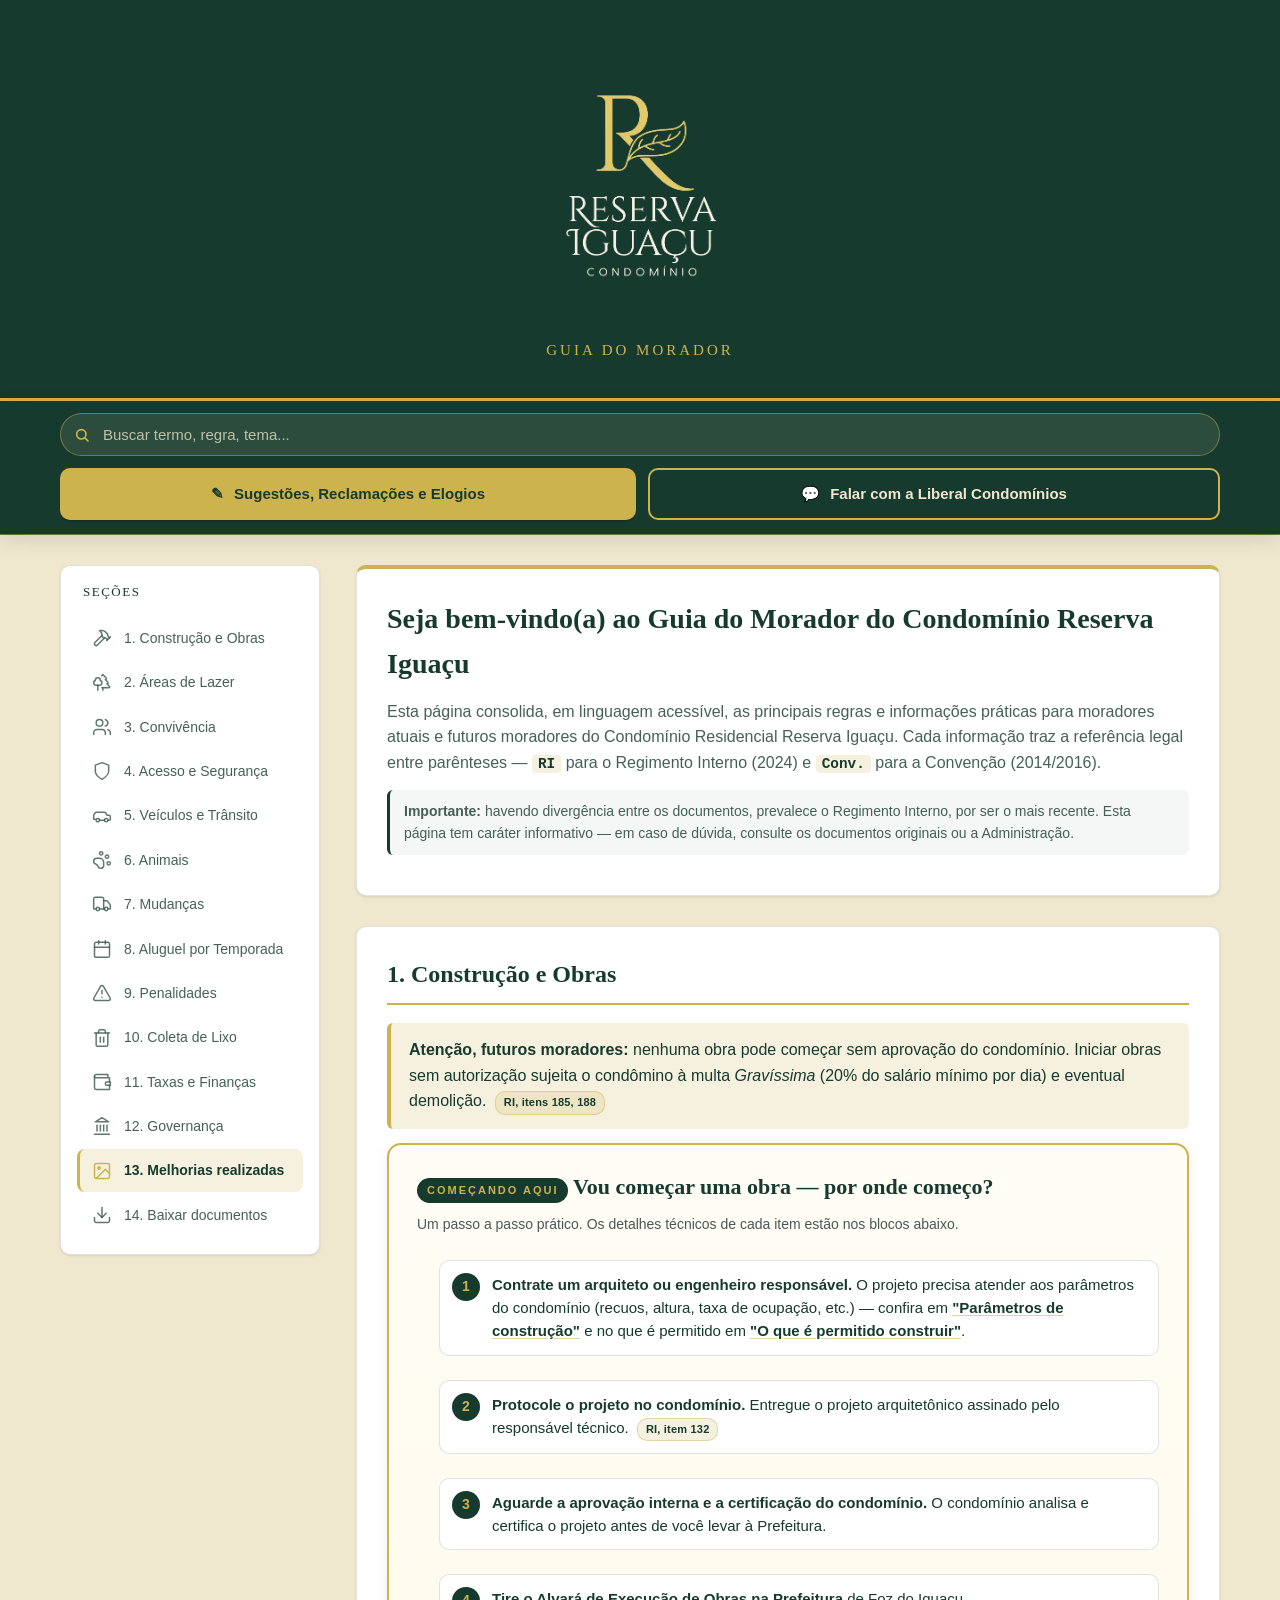
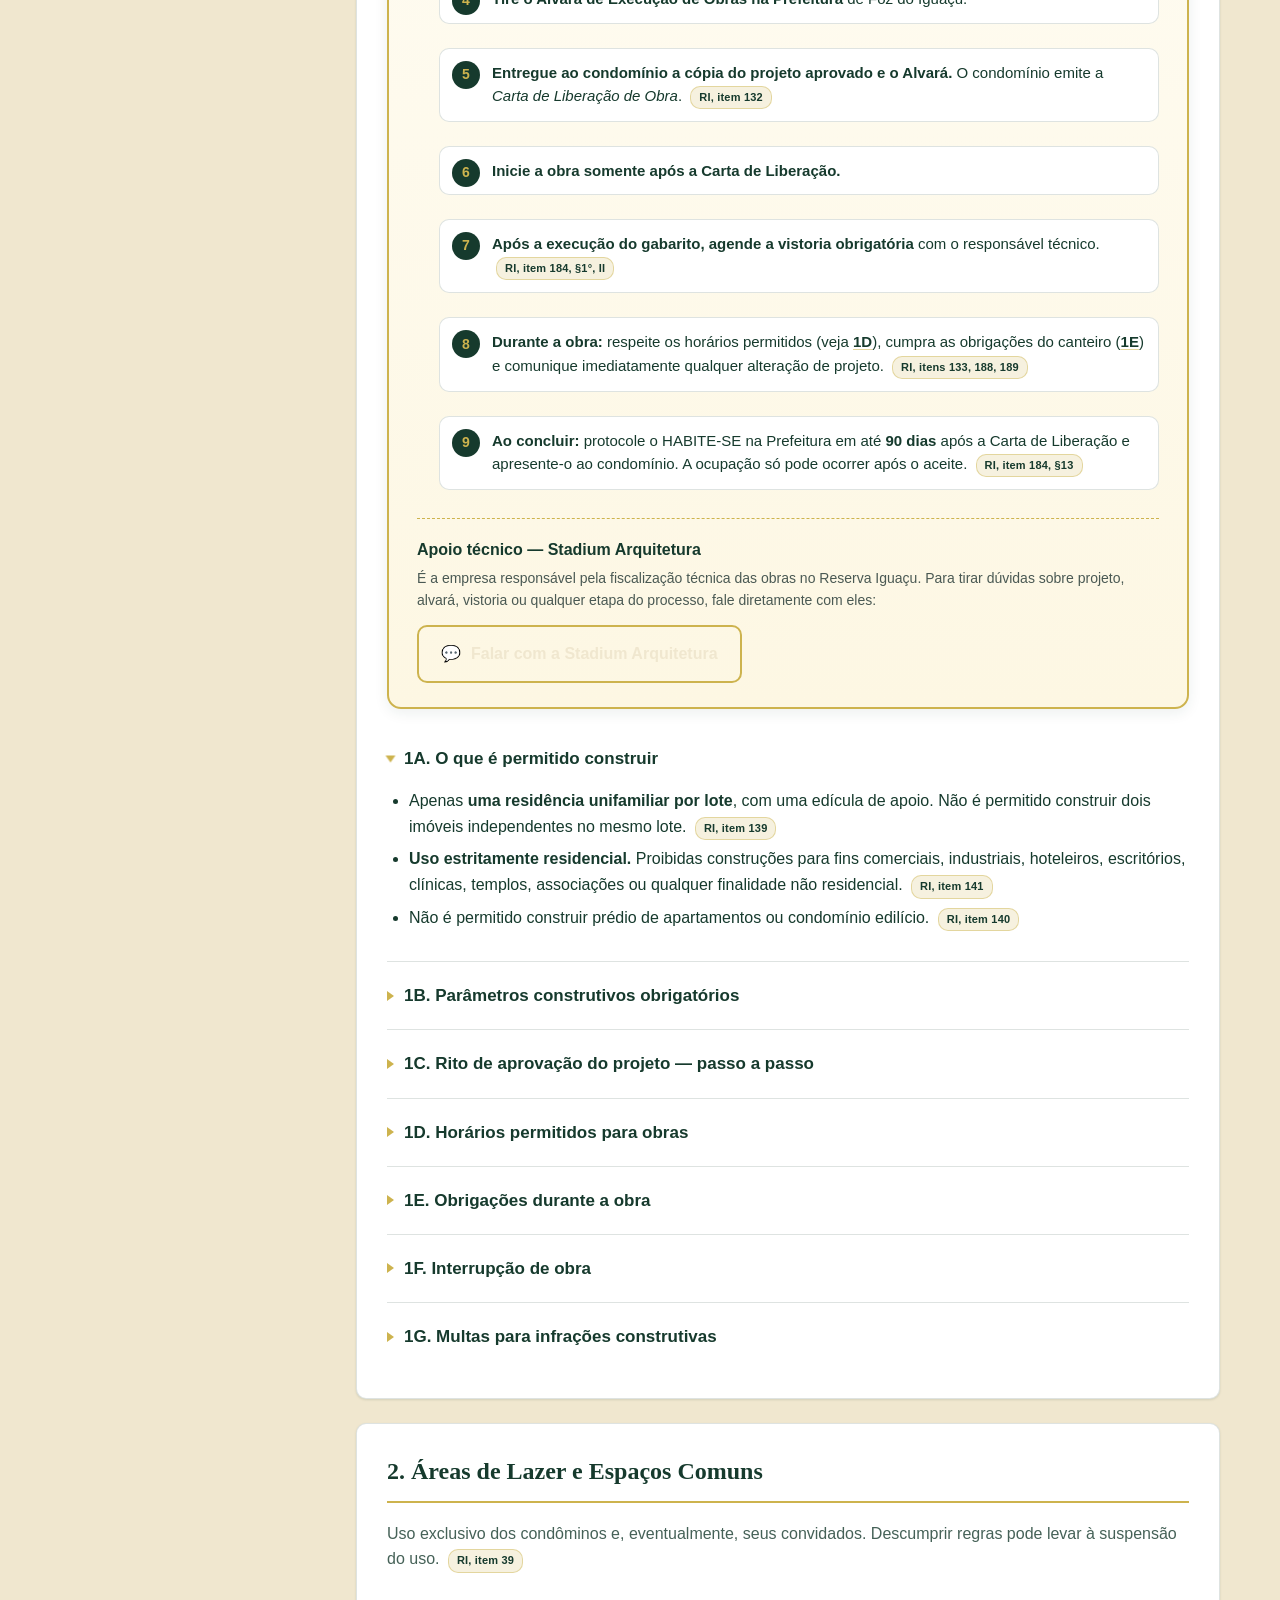
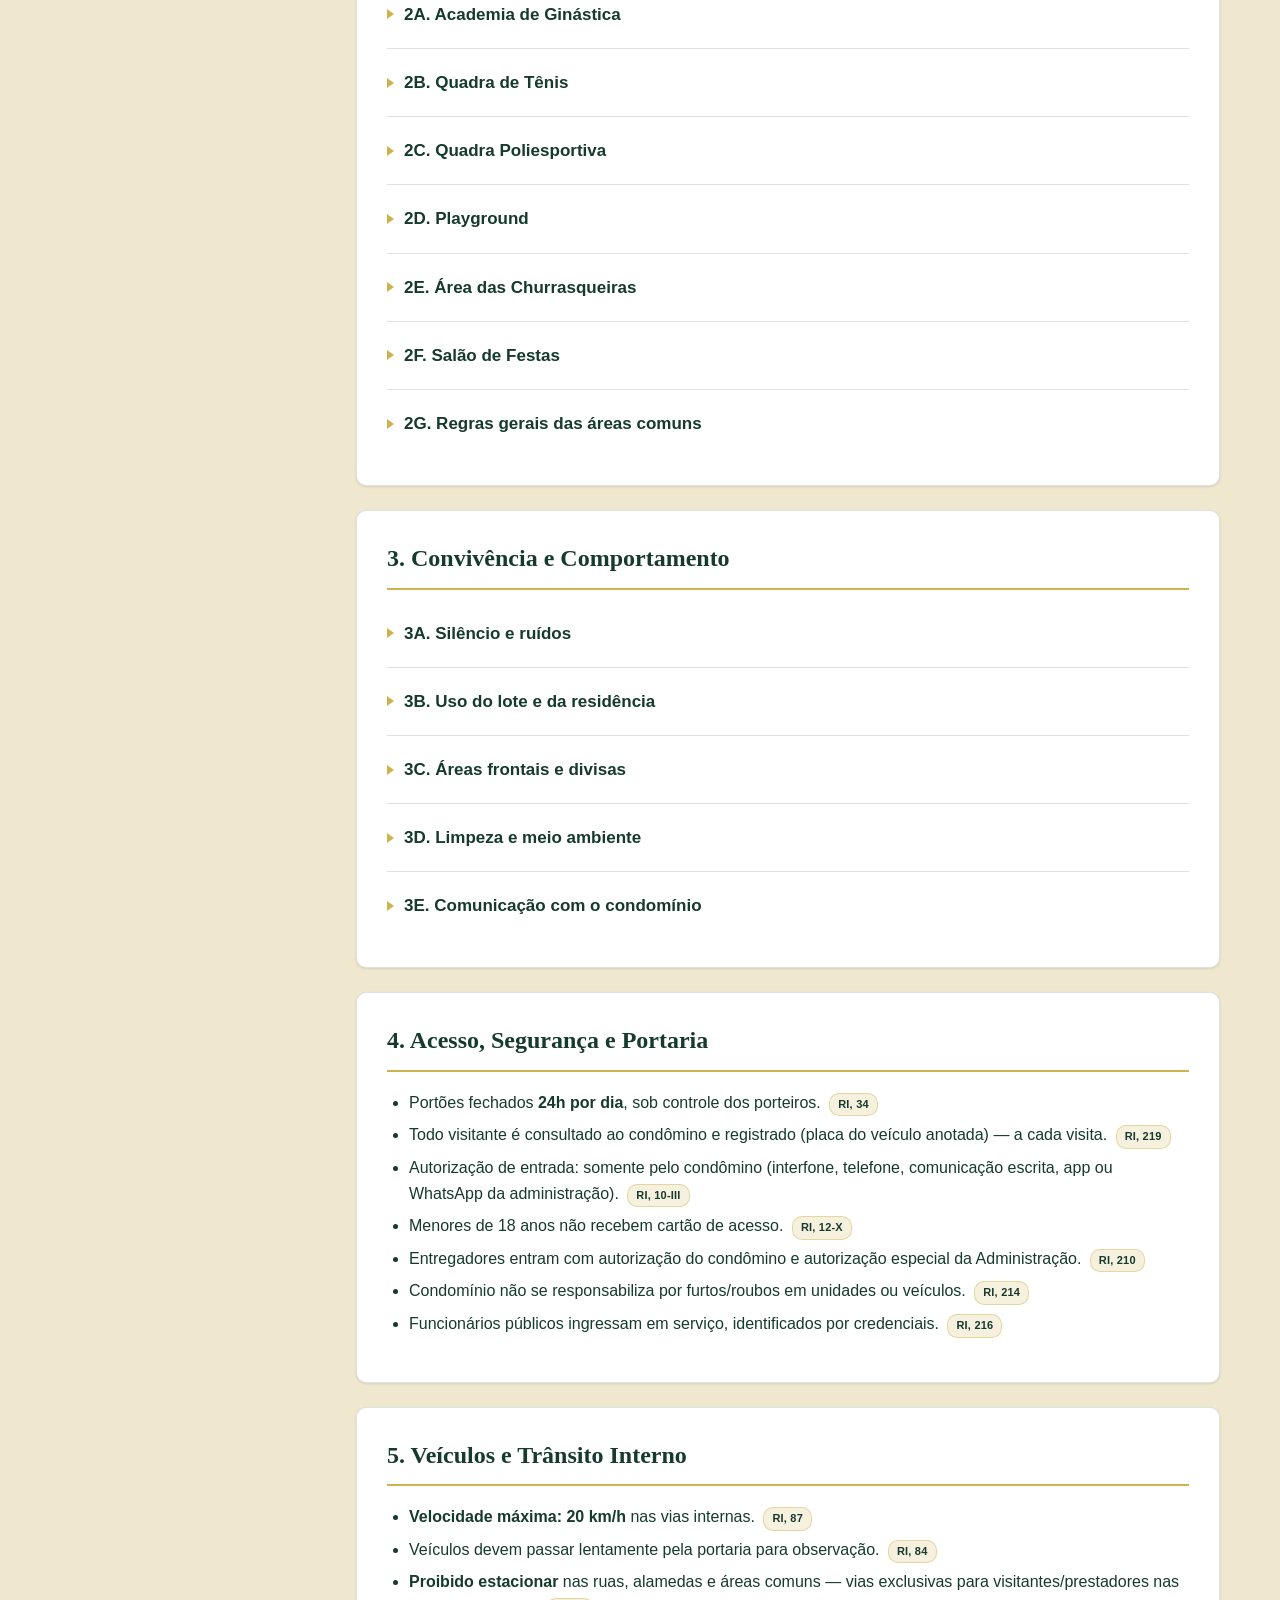
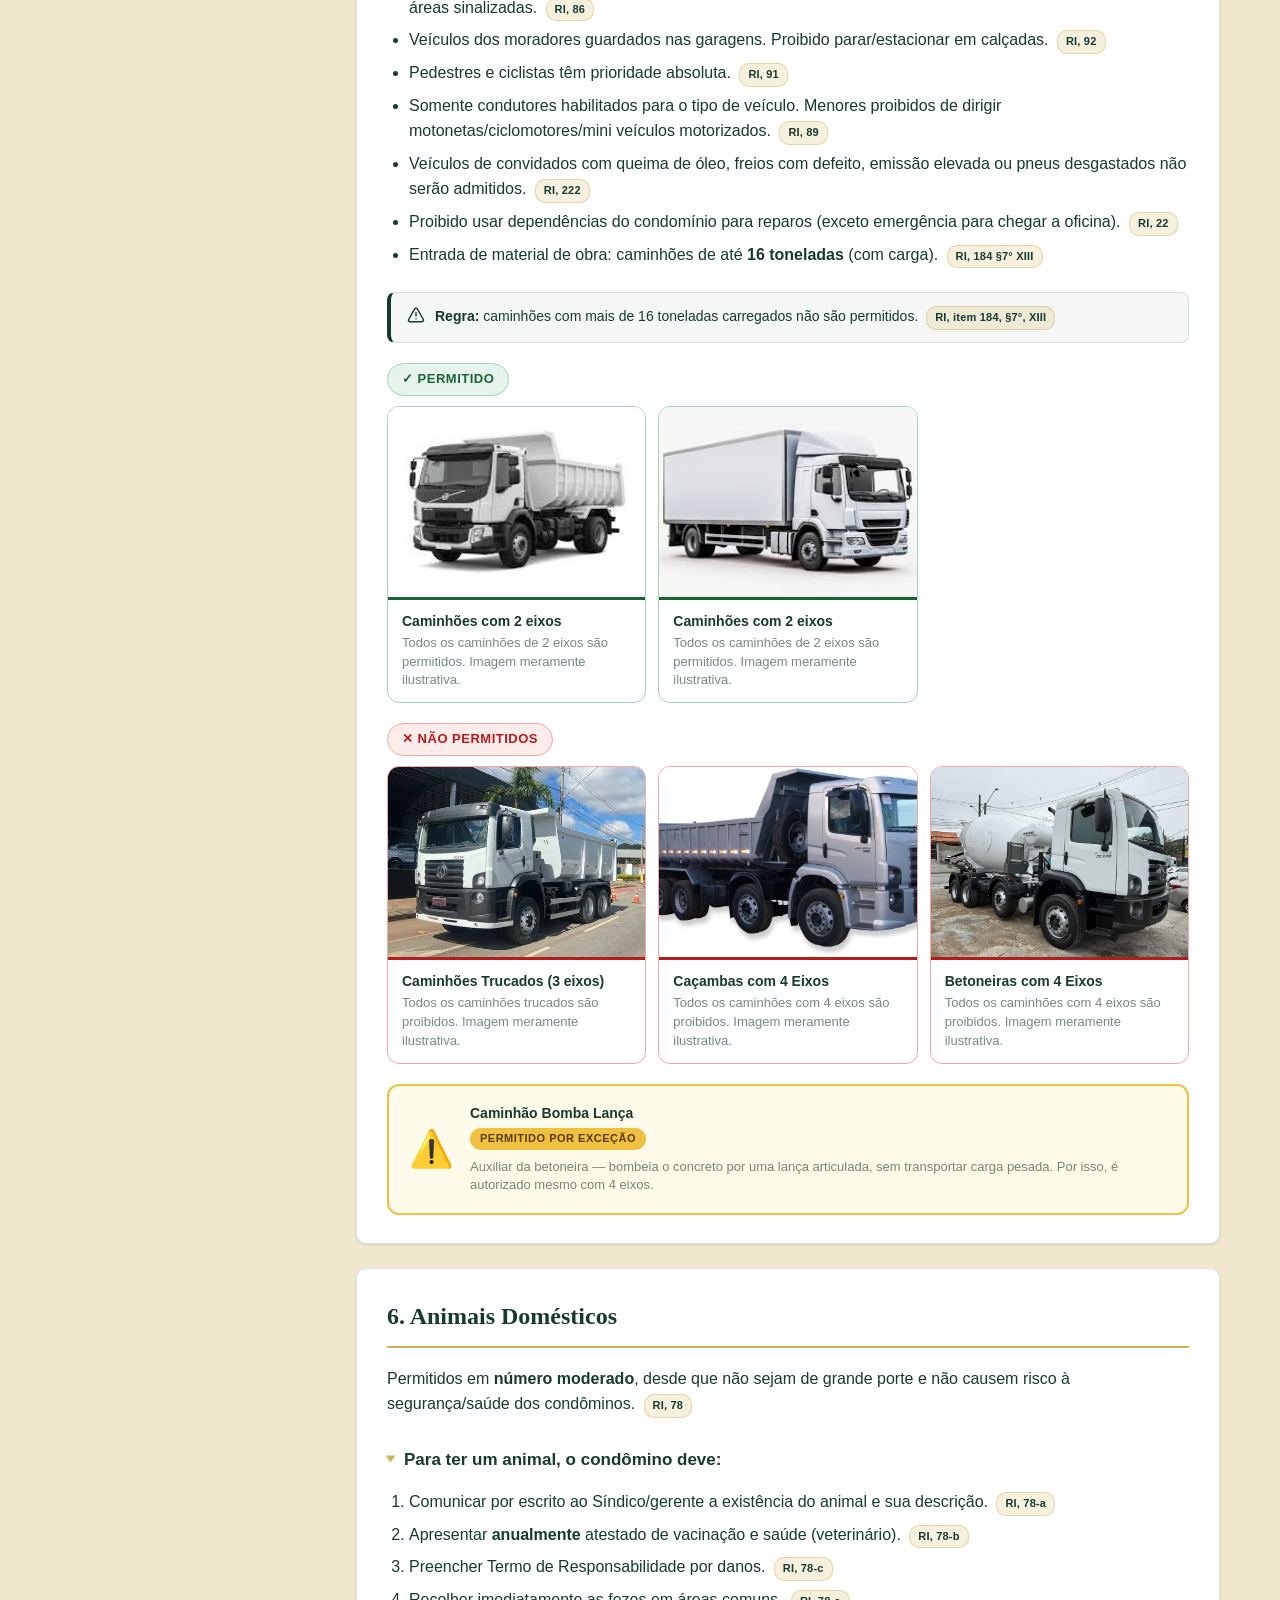
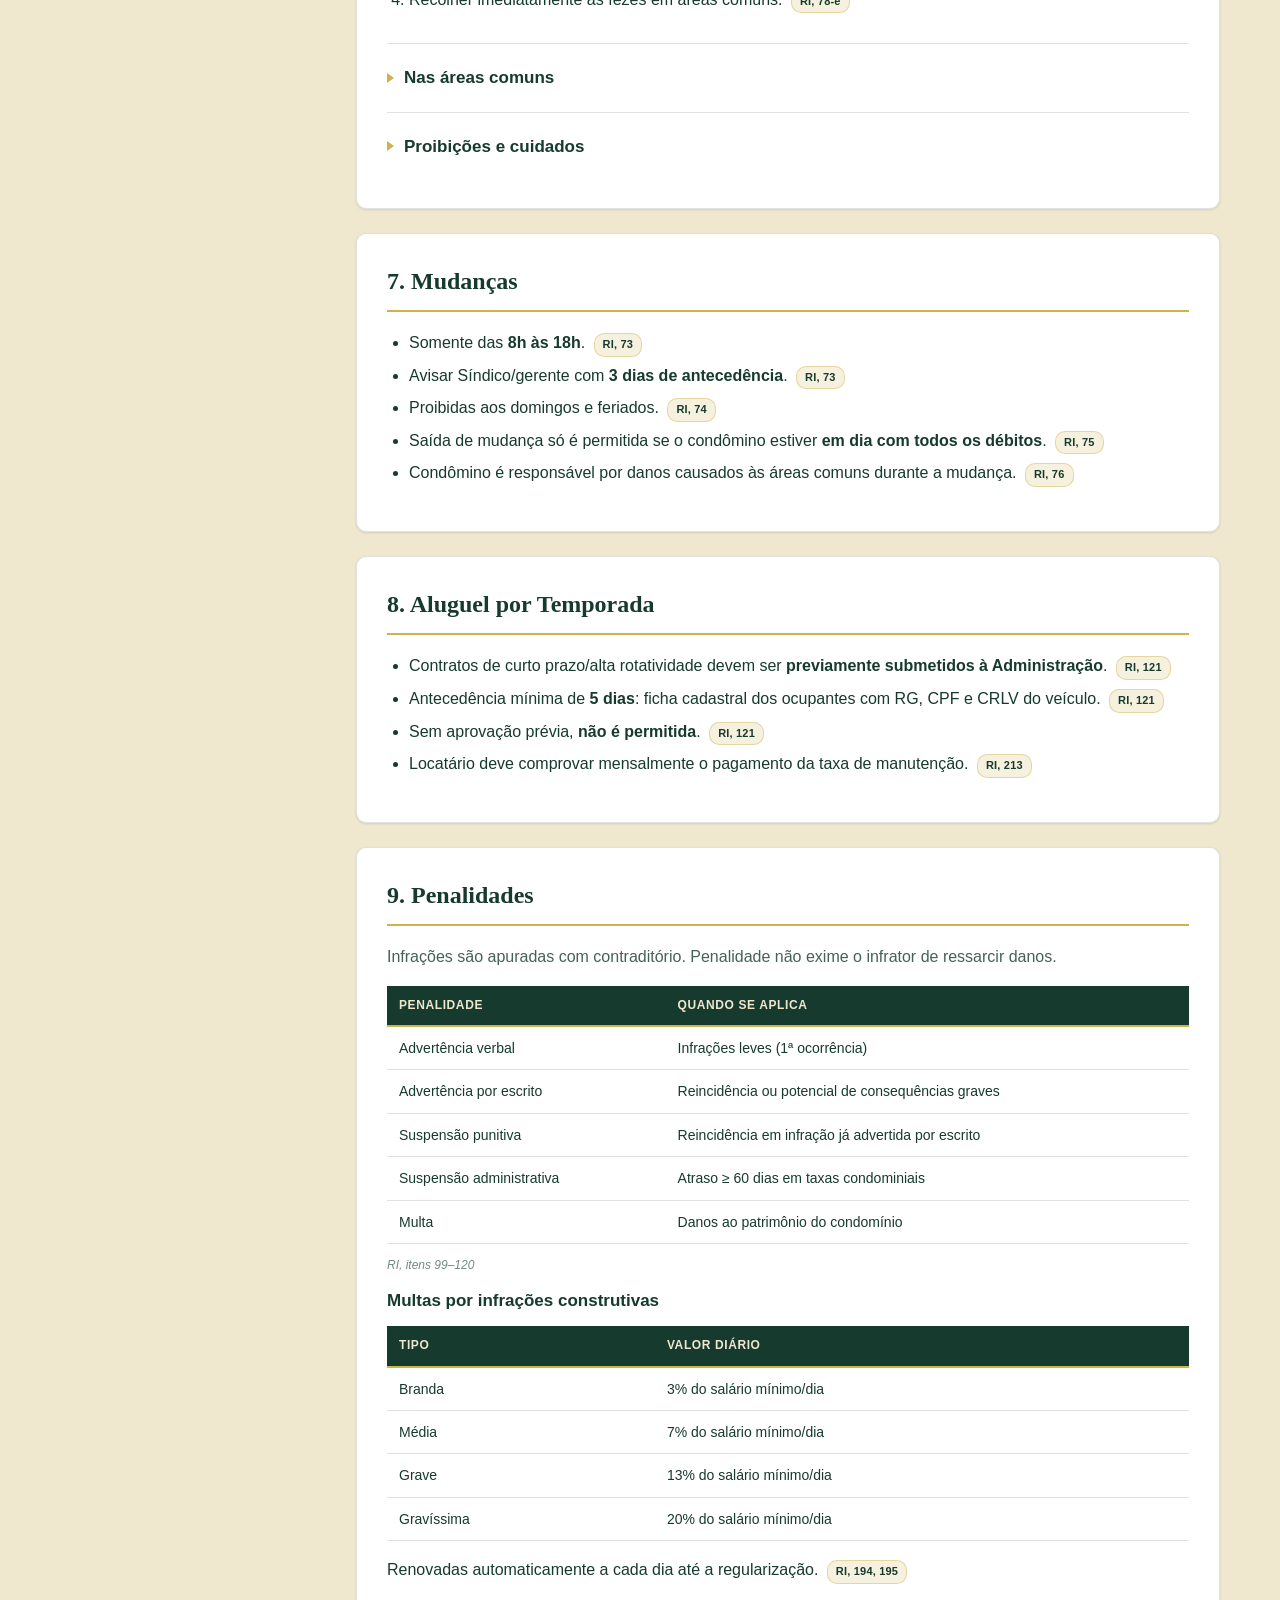
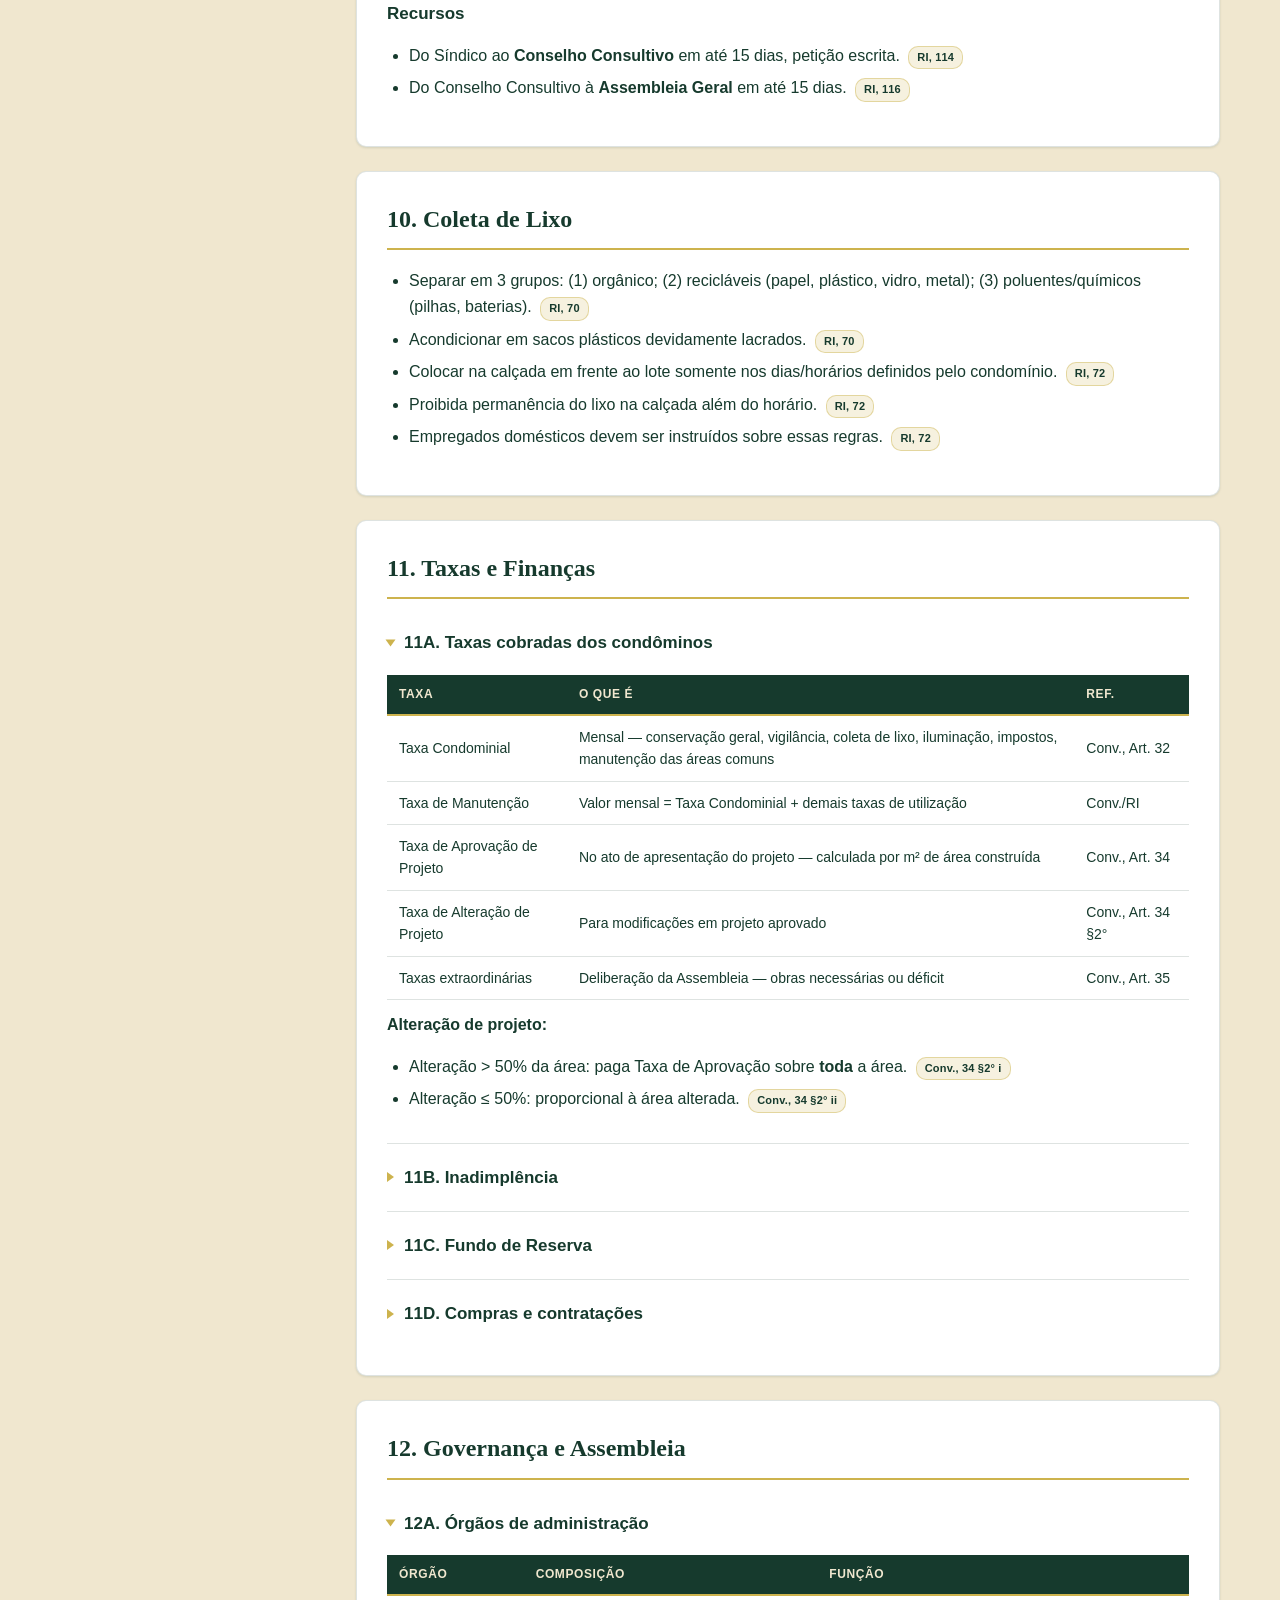
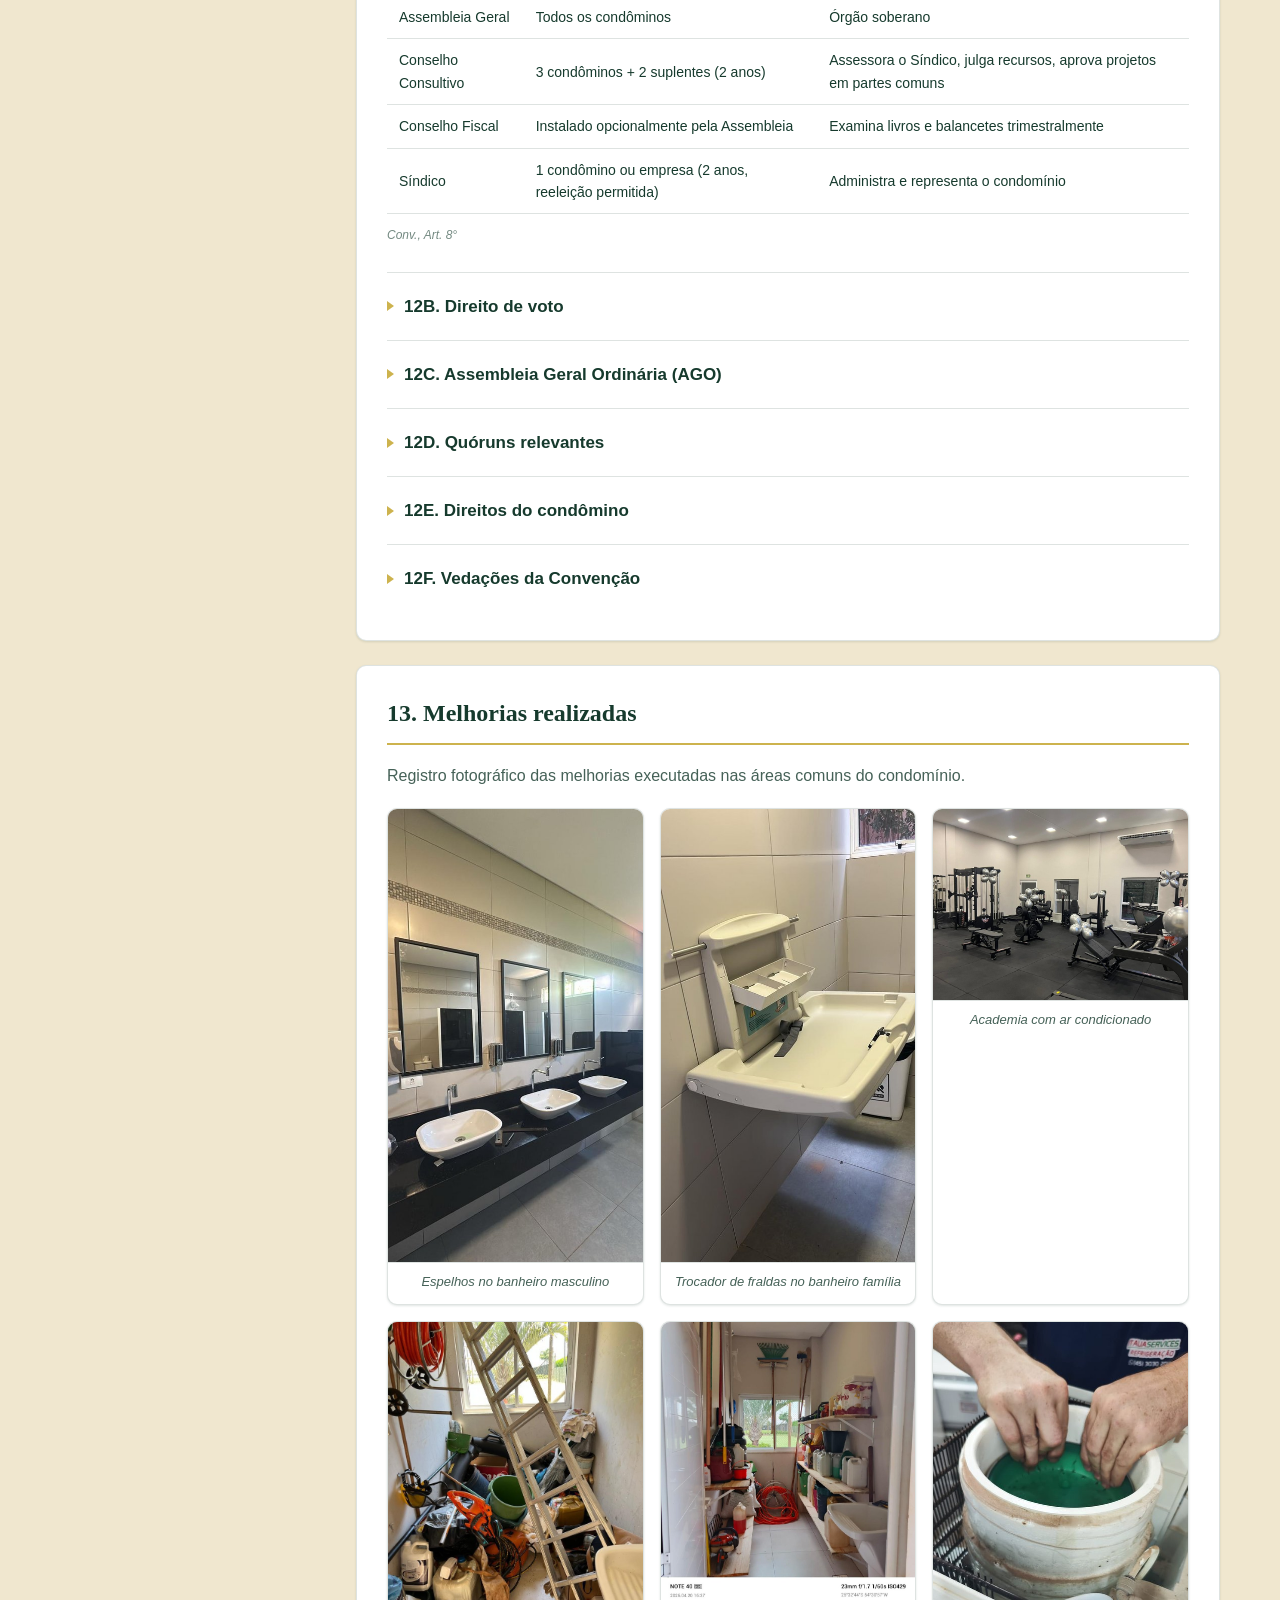
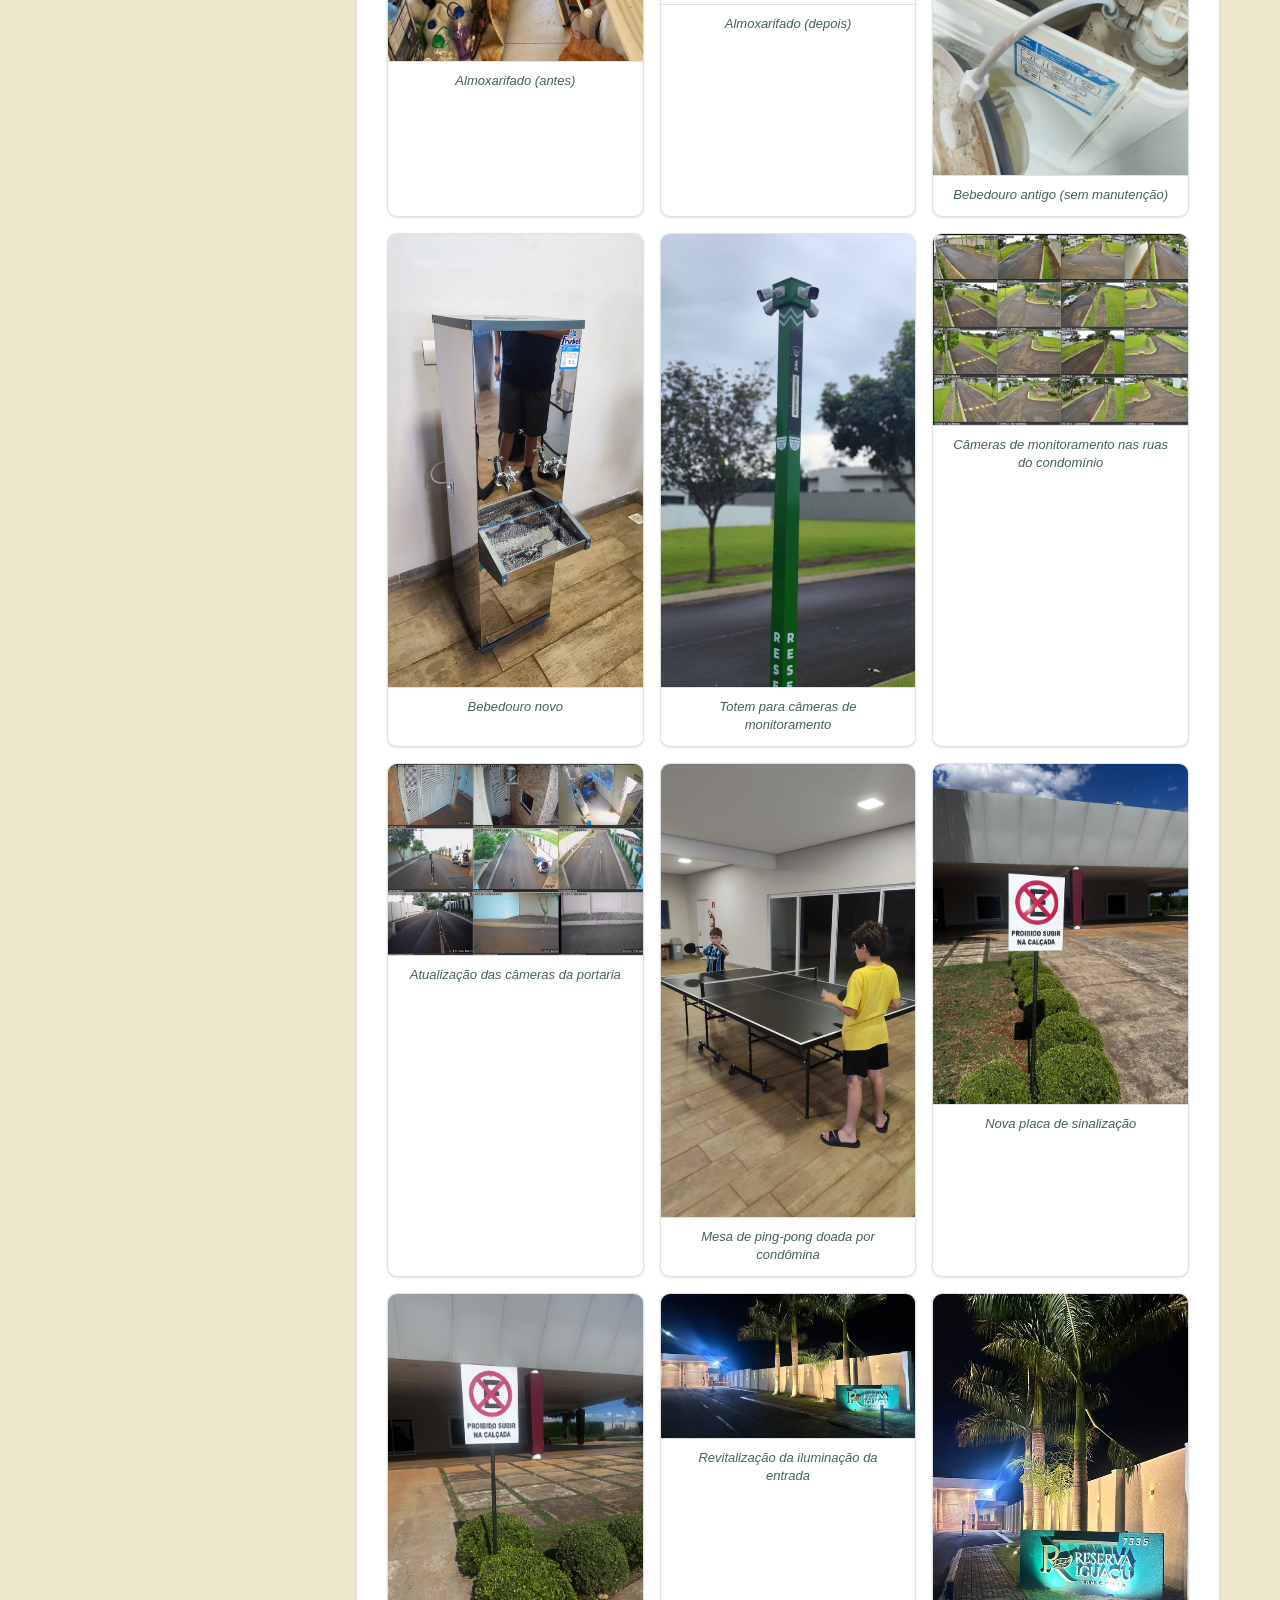
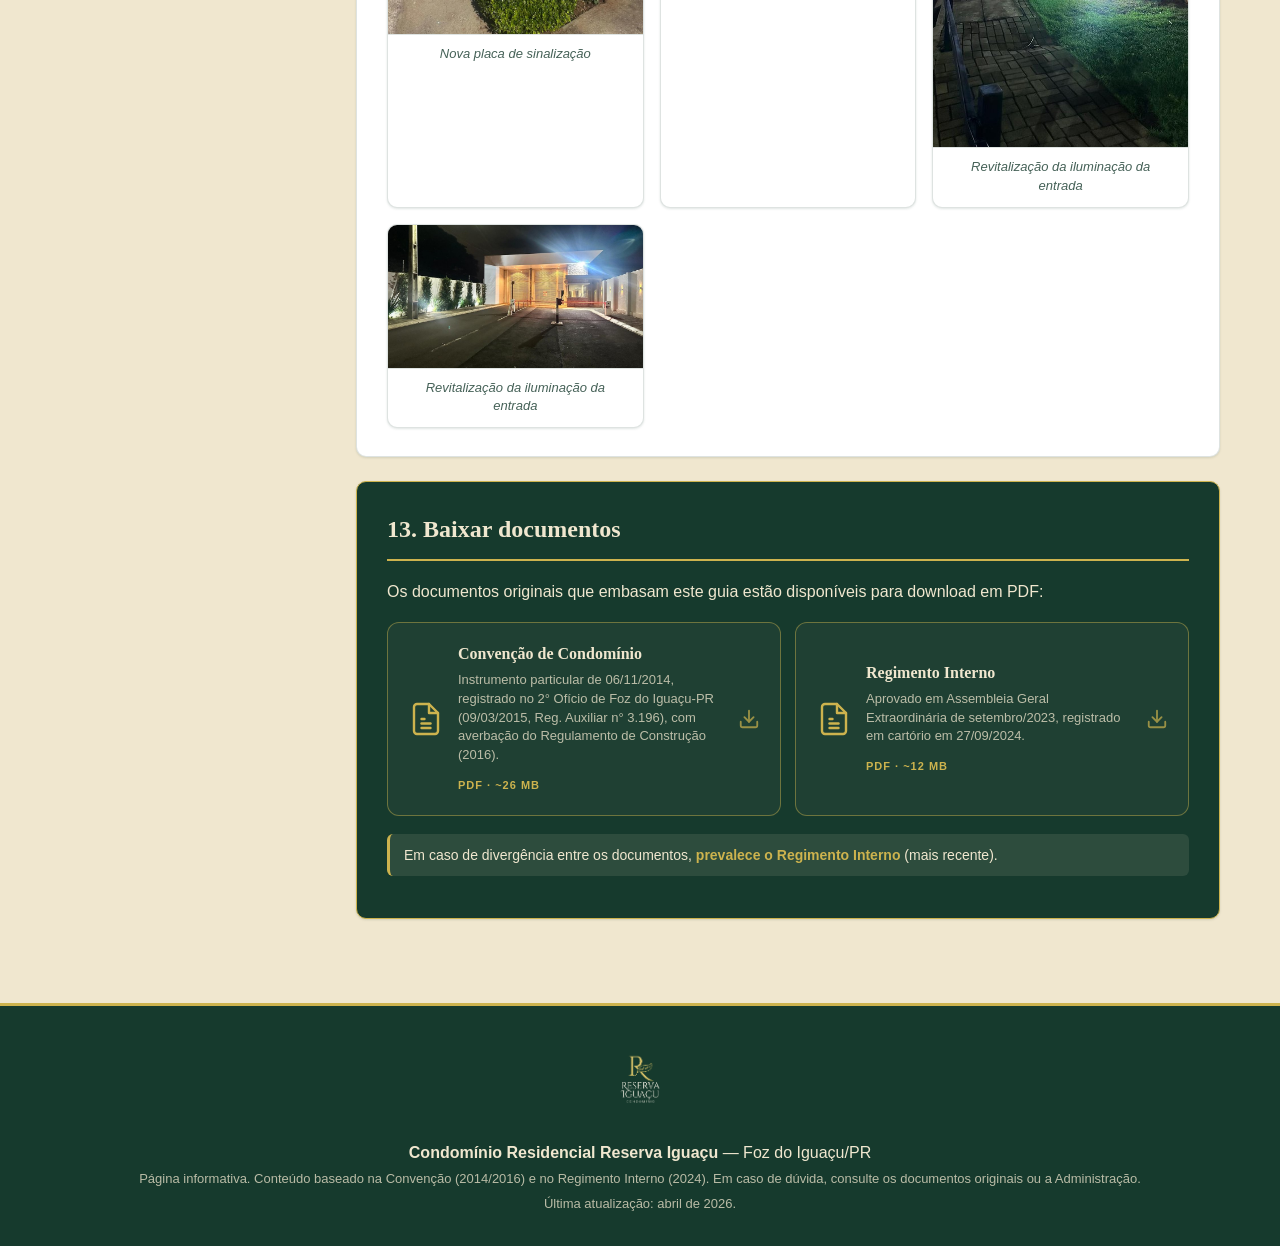
==== commit 5a1f881c: "feat: bloco "Vou começar uma obra" + contato Stadium Arquitetura Passo a passo prático no topo da Se" ====
--- a/index.html
+++ b/index.html
@@ -92,6 +92,61 @@
         <strong>Atenção, futuros moradores:</strong> nenhuma obra pode começar sem aprovação
         do condomínio. Iniciar obras sem autorização sujeita o condômino à multa <em>Gravíssima</em>
         (20% do salário mínimo por dia) e eventual demolição. <span class="ref">RI, itens 185, 188</span>
+      </div>
+
+      <div class="start-guide">
+        <div class="start-guide-header">
+          <span class="start-guide-eyebrow">Começando aqui</span>
+          <h3>Vou começar uma obra — por onde começo?</h3>
+          <p class="start-guide-sub">Um passo a passo prático. Os detalhes técnicos de cada item estão nos blocos abaixo.</p>
+        </div>
+
+        <ol class="start-guide-steps">
+          <li>
+            <strong>Contrate um arquiteto ou engenheiro responsável.</strong>
+            O projeto precisa atender aos parâmetros do condomínio (recuos, altura, taxa de ocupação, etc.) — confira em <a href="#bl-1B">"Parâmetros de construção"</a> e no que é permitido em <a href="#bl-1A">"O que é permitido construir"</a>.
+          </li>
+          <li>
+            <strong>Protocole o projeto no condomínio.</strong>
+            Entregue o projeto arquitetônico assinado pelo responsável técnico.
+            <span class="ref">RI, item 132</span>
+          </li>
+          <li>
+            <strong>Aguarde a aprovação interna e a certificação do condomínio.</strong>
+            O condomínio analisa e certifica o projeto antes de você levar à Prefeitura.
+          </li>
+          <li>
+            <strong>Tire o Alvará de Execução de Obras na Prefeitura</strong> de Foz do Iguaçu.
+          </li>
+          <li>
+            <strong>Entregue ao condomínio a cópia do projeto aprovado e o Alvará.</strong>
+            O condomínio emite a <em>Carta de Liberação de Obra</em>. <span class="ref">RI, item 132</span>
+          </li>
+          <li>
+            <strong>Inicie a obra somente após a Carta de Liberação.</strong>
+          </li>
+          <li>
+            <strong>Após a execução do gabarito, agende a vistoria obrigatória</strong> com o responsável técnico. <span class="ref">RI, item 184, §1°, II</span>
+          </li>
+          <li>
+            <strong>Durante a obra:</strong> respeite os horários permitidos (veja <a href="#bl-1D">1D</a>), cumpra as obrigações do canteiro (<a href="#bl-1E">1E</a>) e comunique imediatamente qualquer alteração de projeto. <span class="ref">RI, itens 133, 188, 189</span>
+          </li>
+          <li>
+            <strong>Ao concluir:</strong> protocole o HABITE-SE na Prefeitura em até <strong>90 dias</strong> após a Carta de Liberação e apresente-o ao condomínio. A ocupação só pode ocorrer após o aceite. <span class="ref">RI, item 184, §13</span>
+          </li>
+        </ol>
+
+        <div class="start-guide-contact">
+          <div class="contact-text">
+            <strong>Apoio técnico — Stadium Arquitetura</strong>
+            <p>É a empresa responsável pela fiscalização técnica das obras no Reserva Iguaçu. Para tirar dúvidas sobre projeto, alvará, vistoria ou qualquer etapa do processo, fale diretamente com eles:</p>
+          </div>
+          <!-- TODO: substituir o número [NUMERO_STADIUM] pelo WhatsApp real da Stadium Arquitetura (formato 55DDDNNNNNNNNN). -->
+          <a href="https://wa.me/55[NUMERO_STADIUM]?text=Ol%C3%A1%2C%20sou%20cond%C3%B4mino%20do%20Reserva%20Igua%C3%A7u%20e%20vou%20come%C3%A7ar%20uma%20obra."
+             class="cta-form cta-whatsapp cta-stadium" target="_blank" rel="noopener">
+            <span aria-hidden="true">💬</span> Falar com a Stadium Arquitetura
+          </a>
+        </div>
       </div>
 
       <details open>
--- a/styles.css
+++ b/styles.css
@@ -672,6 +672,117 @@
   font-size: 14px;
   font-style: italic;
   white-space: nowrap;
+}
+
+/* Start guide — onboarding "vou começar uma obra" */
+.start-guide {
+  border: 2px solid var(--gold);
+  border-radius: 14px;
+  background: linear-gradient(180deg, #fffdf6 0%, #fdf7e3 100%);
+  padding: 24px 28px;
+  margin: 0 0 24px;
+  box-shadow: 0 4px 14px rgba(22,58,45,.08);
+}
+.start-guide-eyebrow {
+  display: inline-block;
+  background: var(--green);
+  color: var(--gold);
+  font-size: 11px;
+  font-weight: 700;
+  letter-spacing: 2px;
+  text-transform: uppercase;
+  padding: 4px 10px;
+  border-radius: 999px;
+  margin-bottom: 10px;
+}
+.start-guide h3 {
+  margin: 0 0 6px;
+  font-family: var(--font-serif);
+  font-size: 22px;
+  color: var(--green);
+}
+.start-guide-sub {
+  margin: 0 0 18px;
+  color: #4a5953;
+  font-size: 14px;
+}
+.start-guide-steps {
+  counter-reset: step;
+  list-style: none;
+  padding: 0;
+  margin: 0 0 22px;
+  display: grid;
+  gap: 12px;
+}
+.start-guide-steps li {
+  counter-increment: step;
+  position: relative;
+  padding: 12px 14px 12px 52px;
+  background: #fff;
+  border: 1px solid var(--green-rule);
+  border-radius: 10px;
+  font-size: 15px;
+  line-height: 1.55;
+}
+.start-guide-steps li::before {
+  content: counter(step);
+  position: absolute;
+  left: 12px;
+  top: 12px;
+  width: 28px;
+  height: 28px;
+  border-radius: 50%;
+  background: var(--green);
+  color: var(--gold);
+  font-weight: 700;
+  font-size: 14px;
+  display: flex;
+  align-items: center;
+  justify-content: center;
+}
+.start-guide-steps a {
+  color: var(--green);
+  font-weight: 600;
+  text-decoration: underline;
+  text-decoration-color: rgba(205,179,78,.55);
+  text-underline-offset: 2px;
+}
+.start-guide-steps a:hover { text-decoration-color: var(--gold); }
+.start-guide-contact {
+  margin-top: 4px;
+  padding-top: 18px;
+  border-top: 1px dashed var(--gold);
+  display: grid;
+  gap: 14px;
+}
+.start-guide-contact .contact-text strong {
+  display: block;
+  font-size: 16px;
+  color: var(--green);
+  margin-bottom: 4px;
+}
+.start-guide-contact .contact-text p {
+  margin: 0;
+  font-size: 14px;
+  color: #4a5953;
+}
+.cta-stadium {
+  justify-self: start;
+  background: #25D366;
+  color: #fff;
+  border: 2px solid #25D366;
+}
+.cta-stadium:hover {
+  background: #1eb955;
+  border-color: #1eb955;
+  transform: translateY(-1px);
+}
+
+@media (max-width: 600px) {
+  .start-guide { padding: 18px; }
+  .start-guide h3 { font-size: 19px; }
+  .start-guide-steps li { font-size: 14px; padding-left: 46px; }
+  .cta-stadium { justify-self: stretch; text-align: center; }
 }
 
 @media (max-width: 900px) {
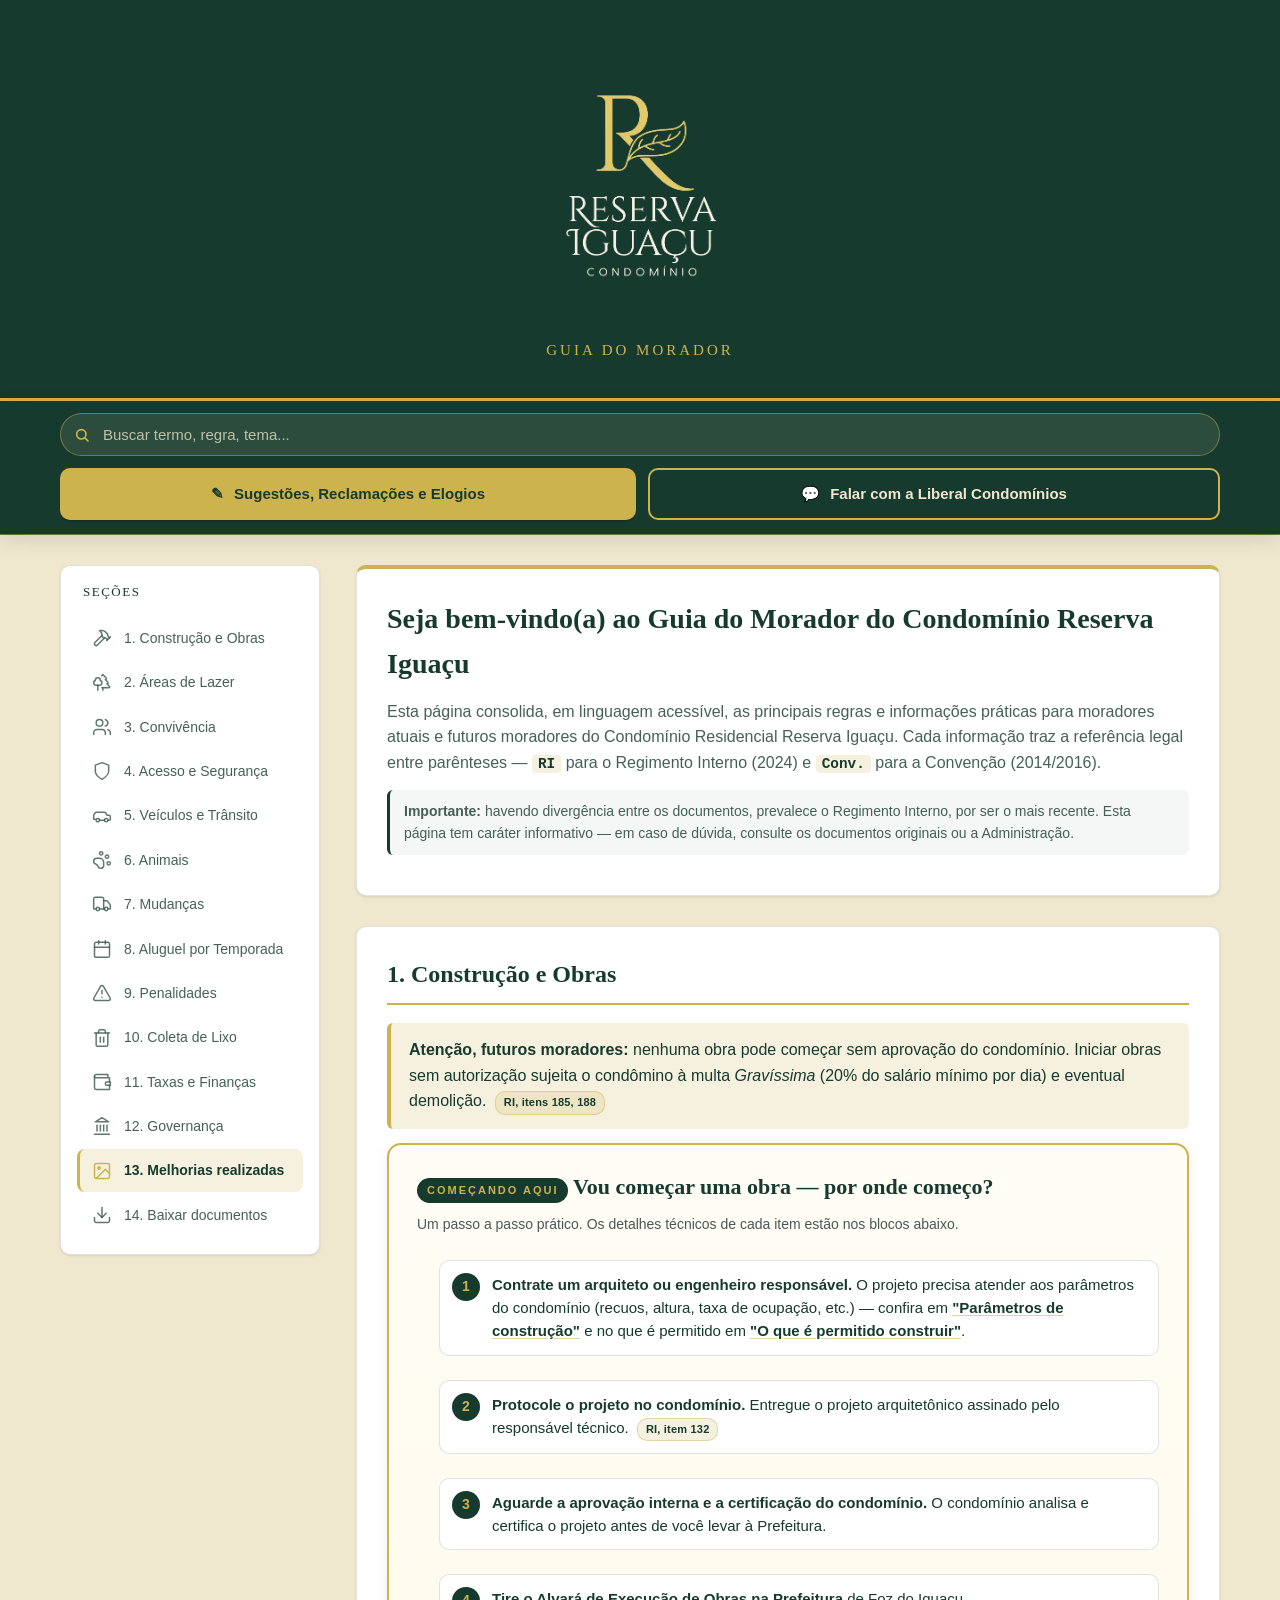
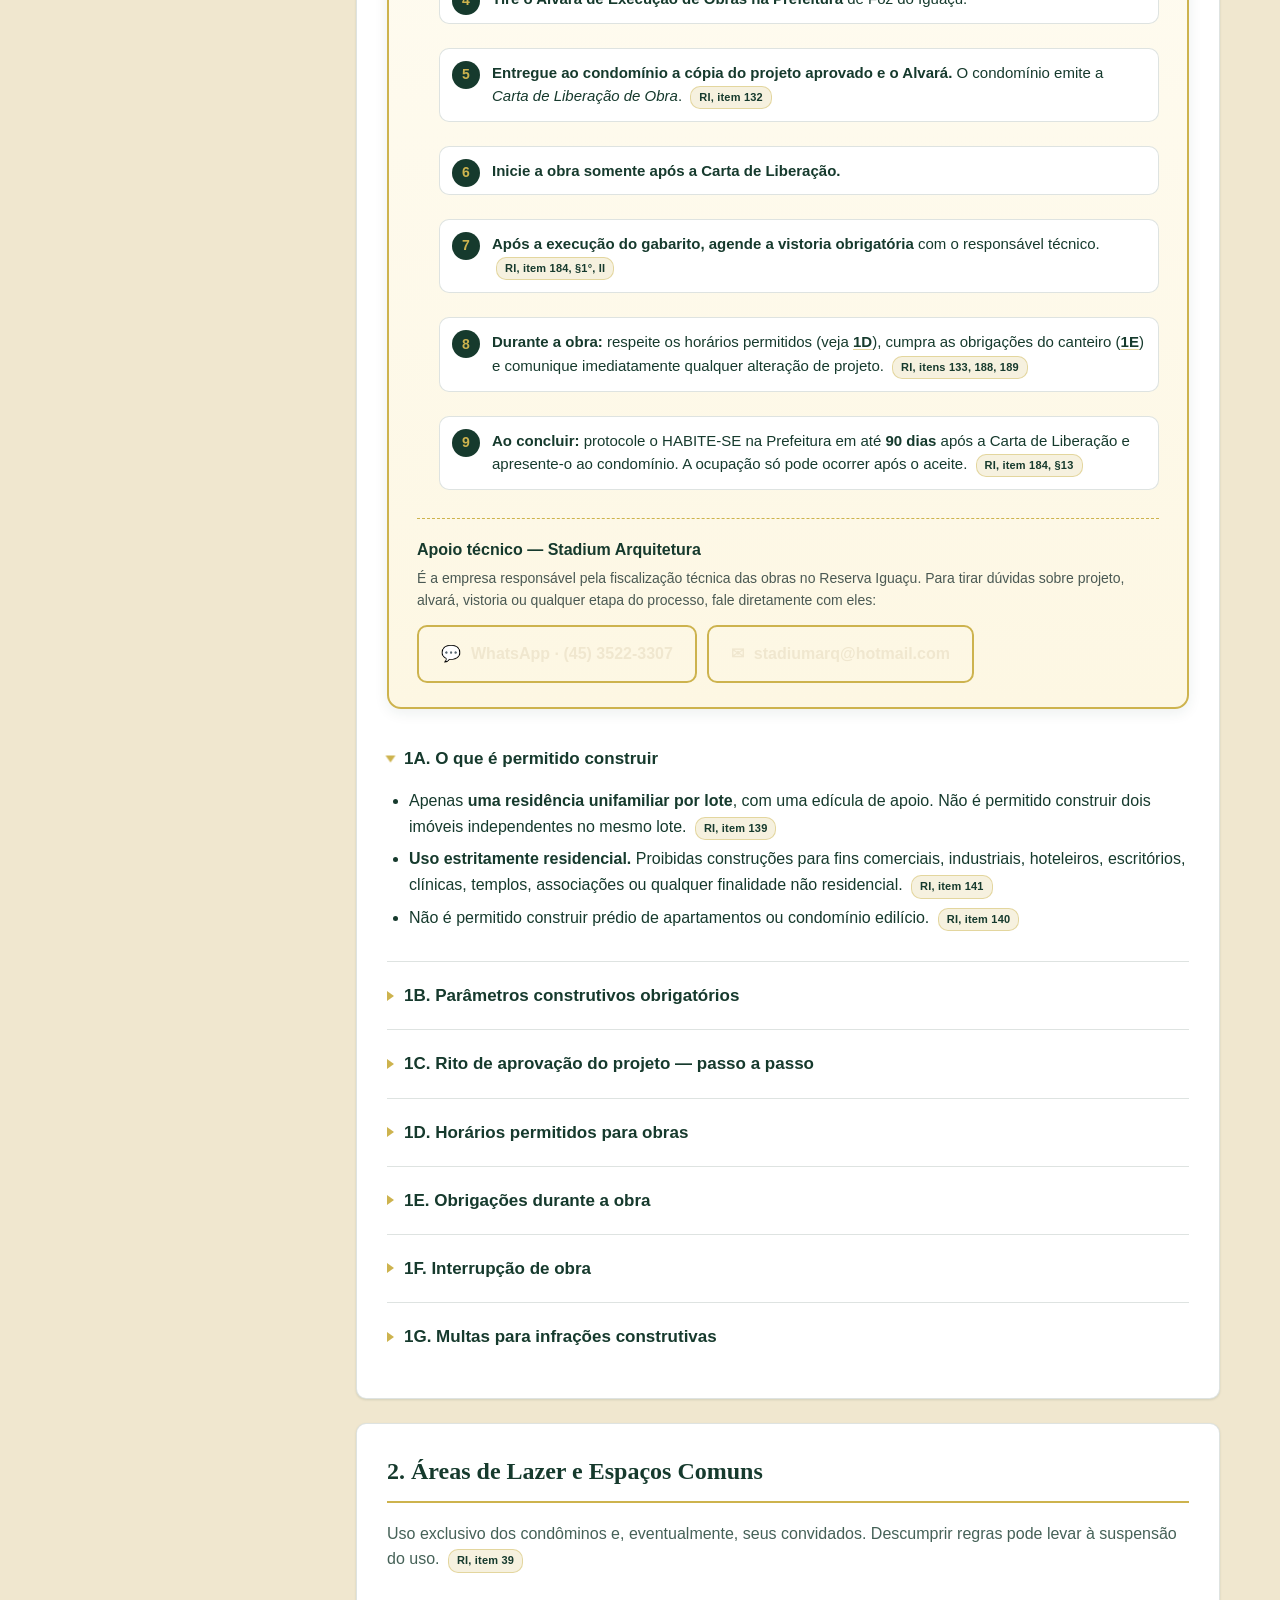
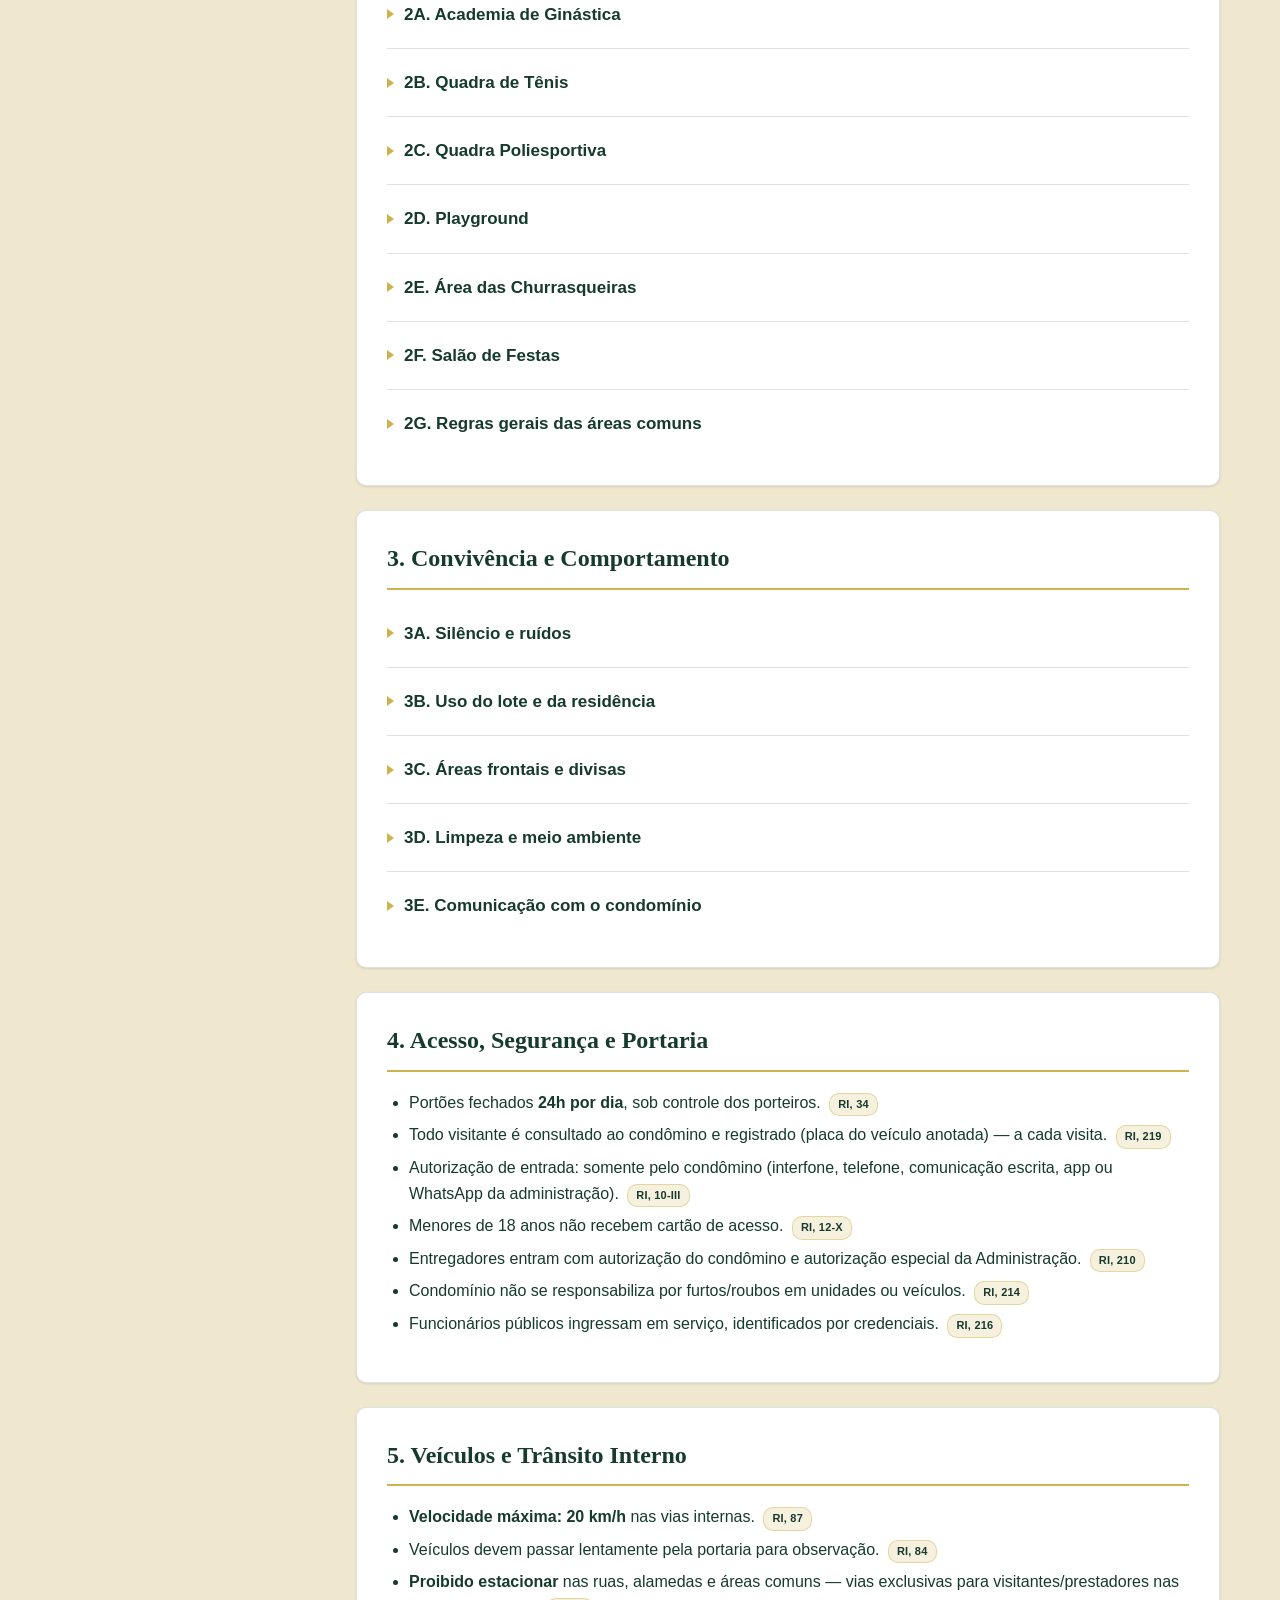
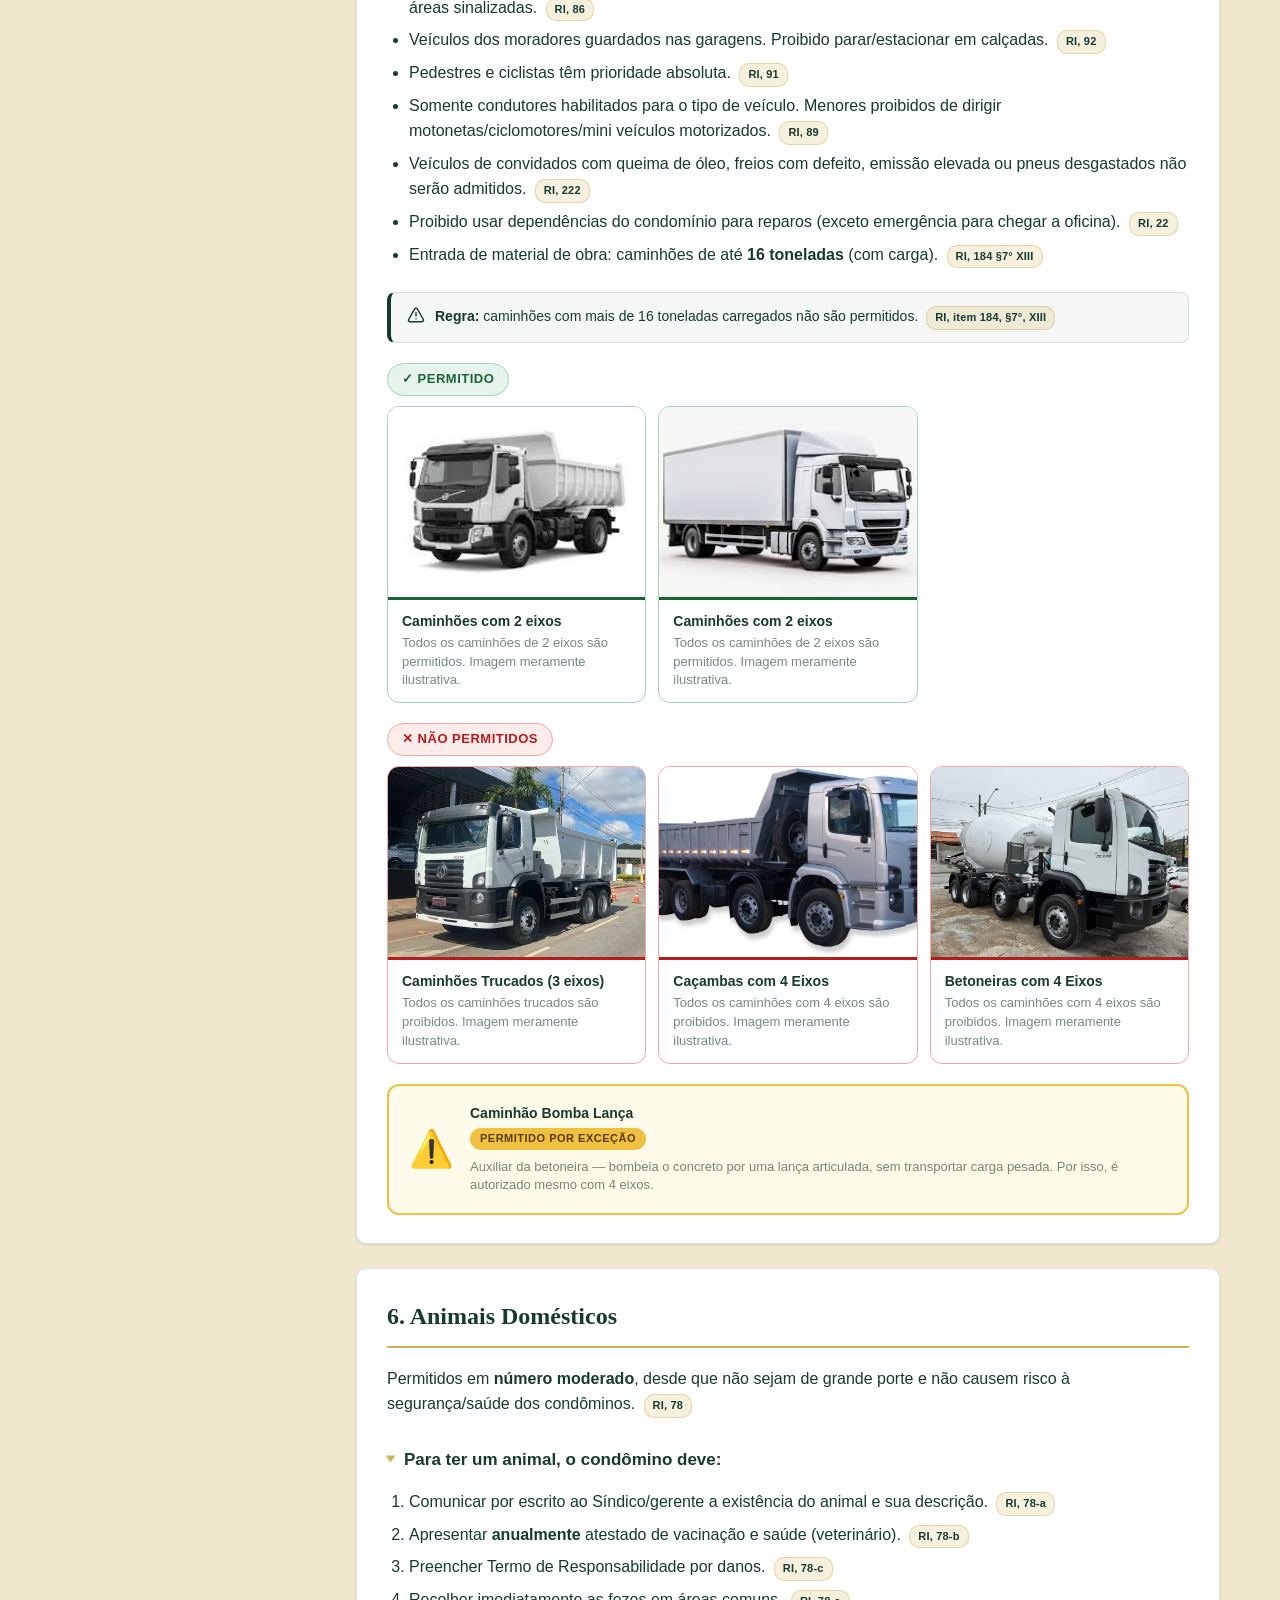
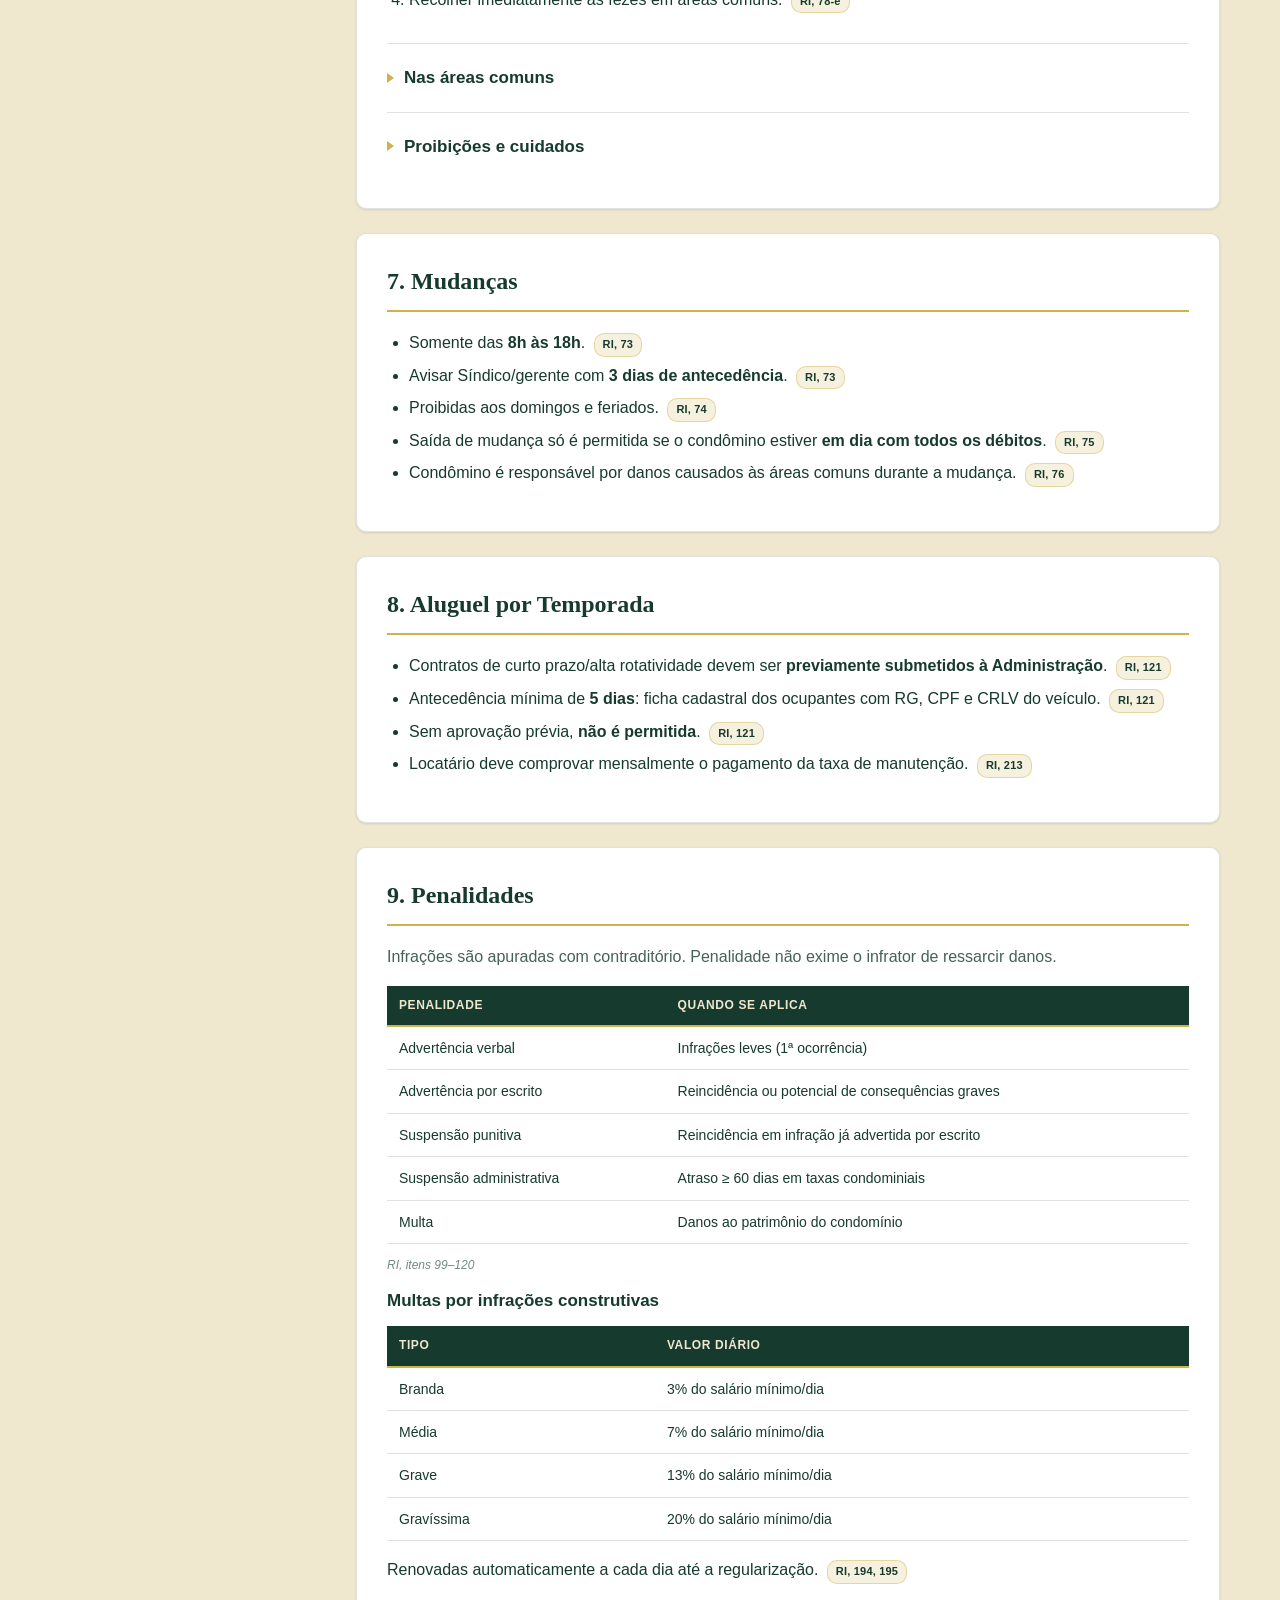
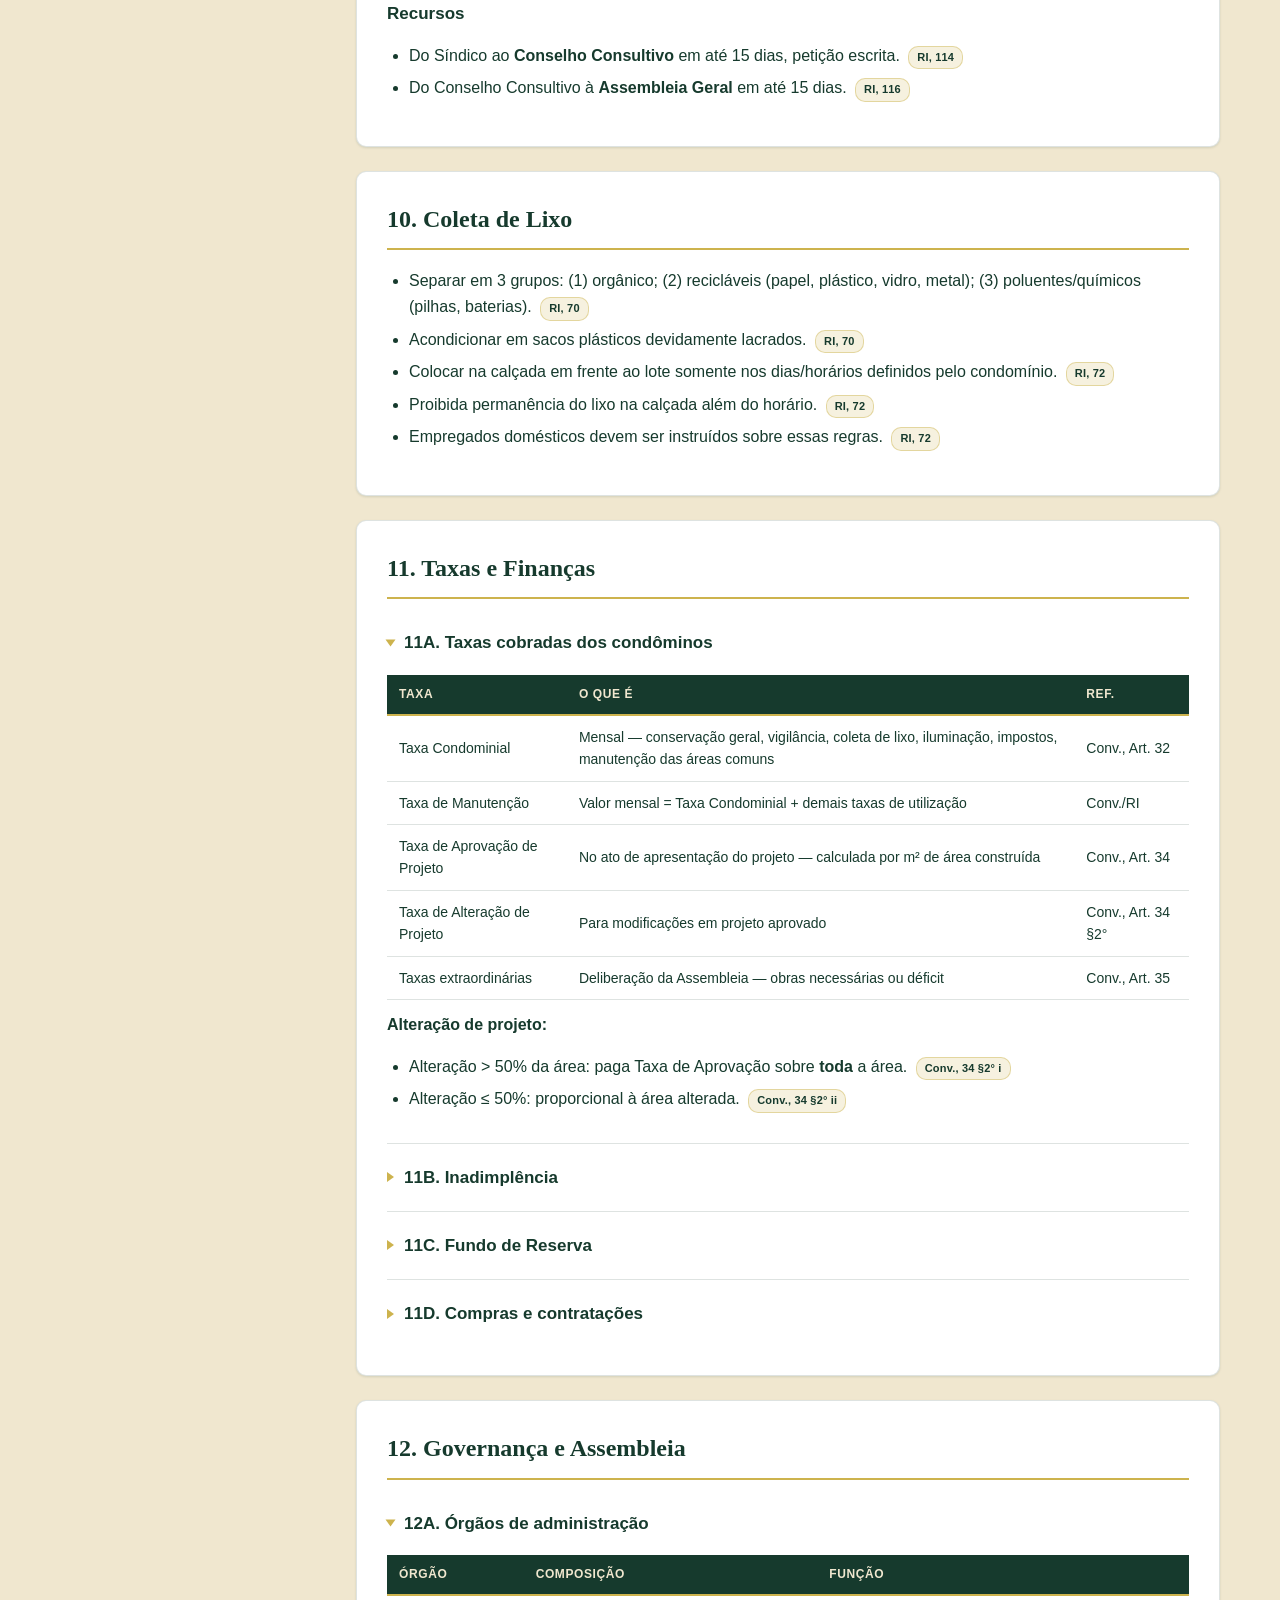
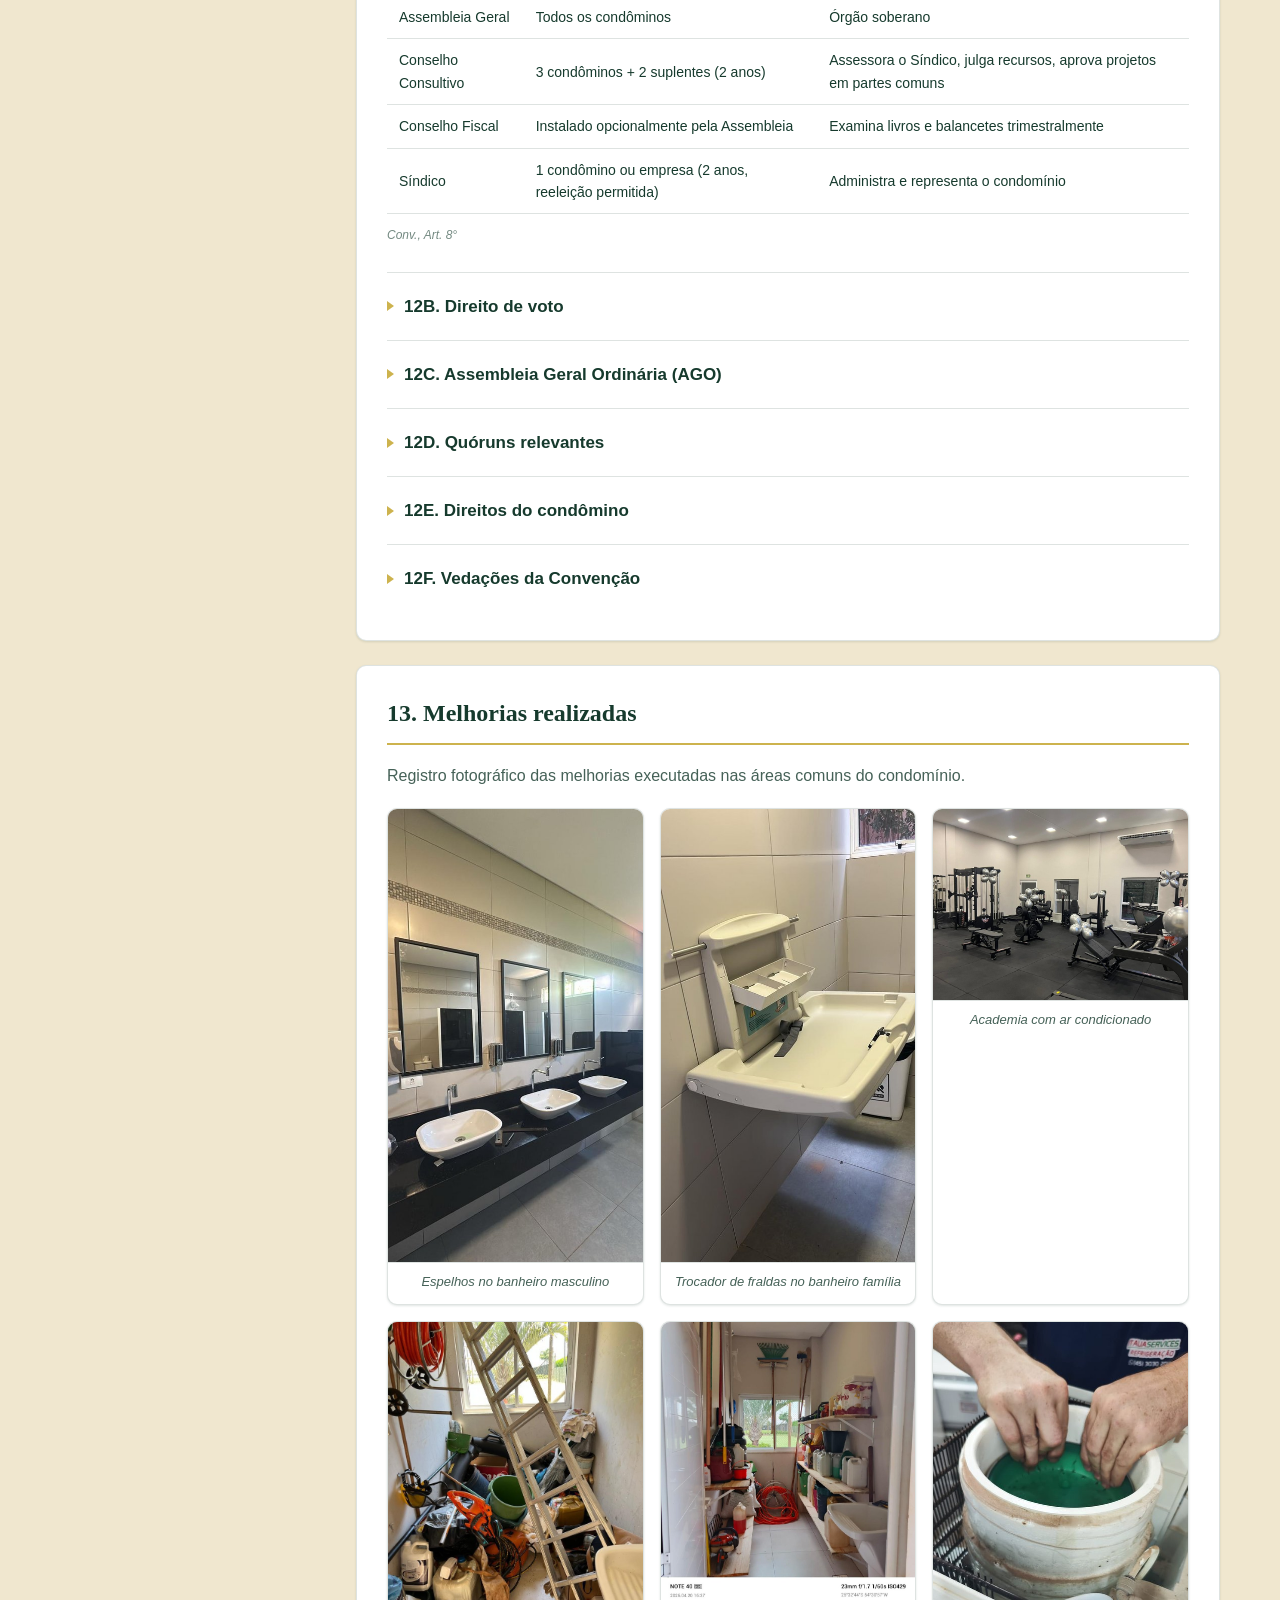
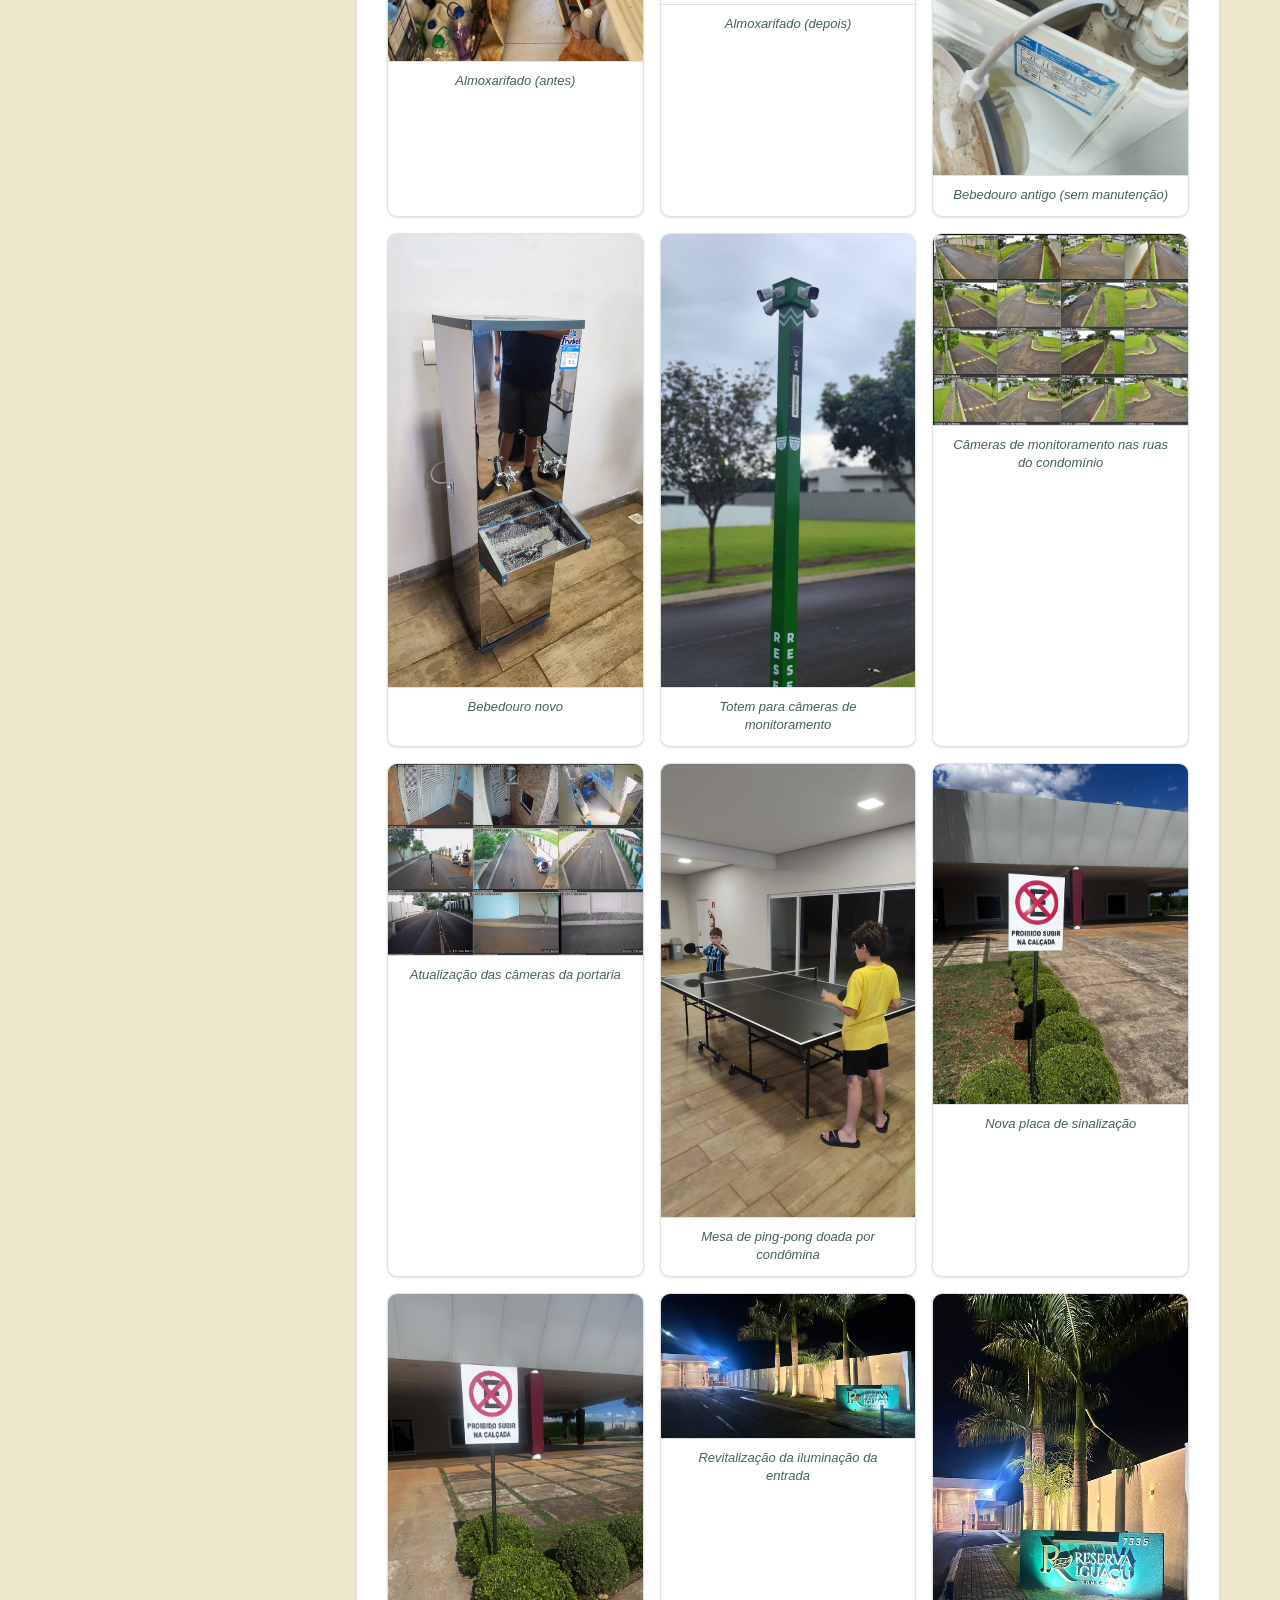
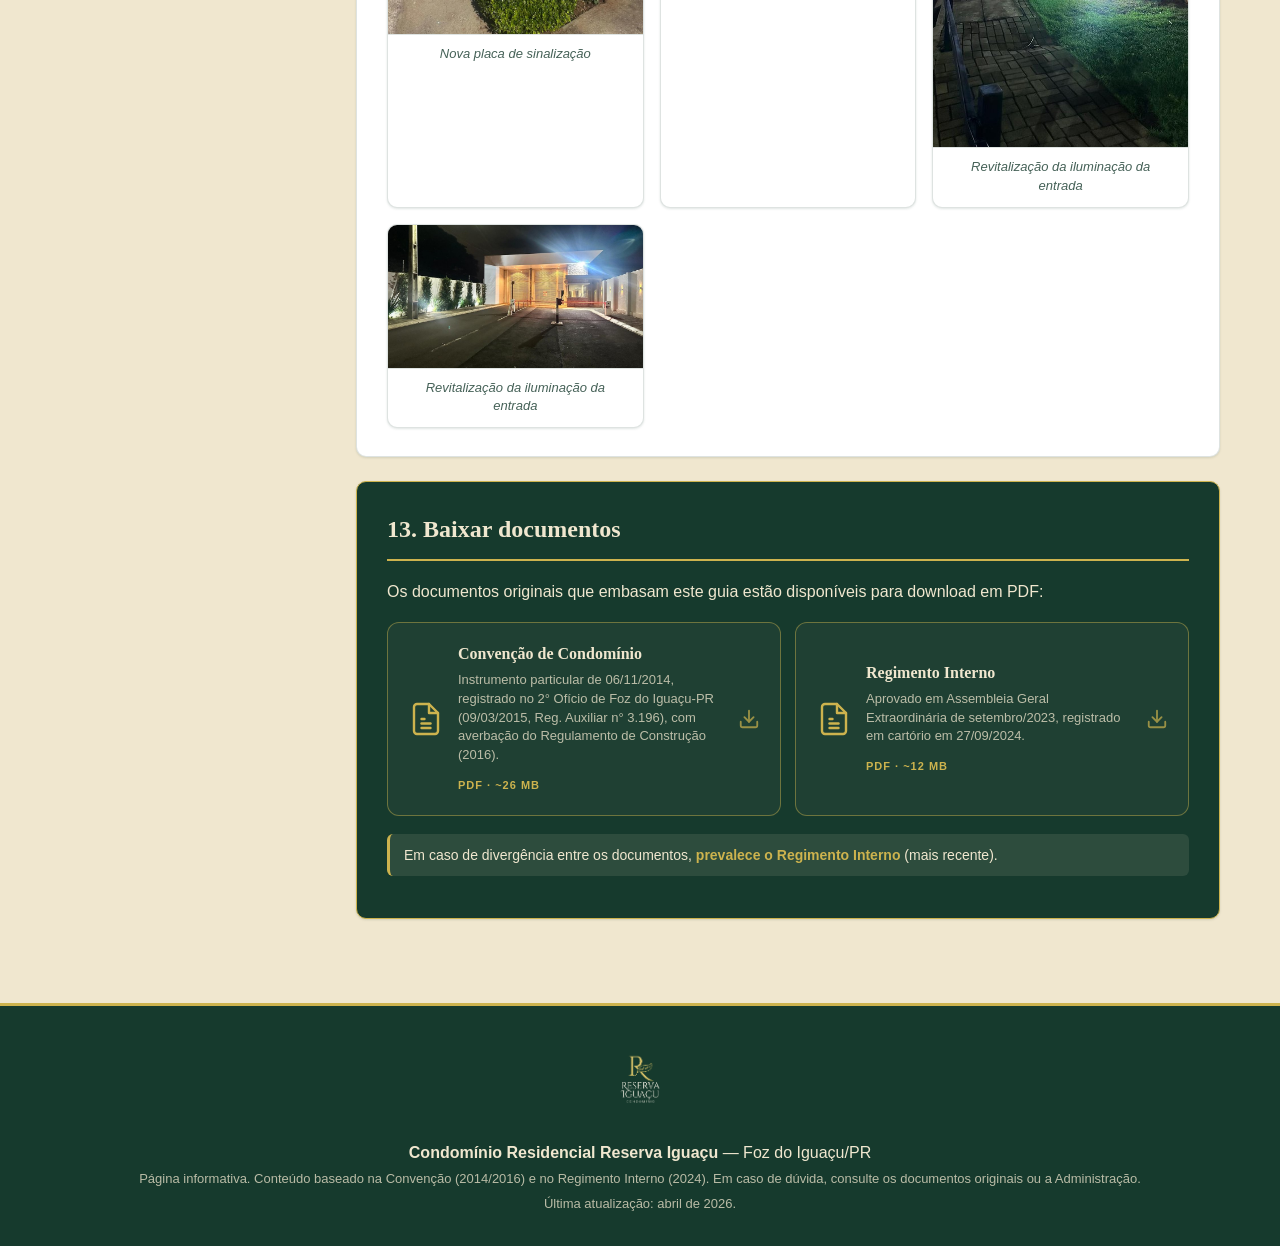
==== commit 03cc171b: "feat: contatos reais da Stadium Arquitetura (WhatsApp + e-mail) WhatsApp (45) 3522-3307 e e-mail sta" ====
--- a/index.html
+++ b/index.html
@@ -141,11 +141,16 @@
             <strong>Apoio técnico — Stadium Arquitetura</strong>
             <p>É a empresa responsável pela fiscalização técnica das obras no Reserva Iguaçu. Para tirar dúvidas sobre projeto, alvará, vistoria ou qualquer etapa do processo, fale diretamente com eles:</p>
           </div>
-          <!-- TODO: substituir o número [NUMERO_STADIUM] pelo WhatsApp real da Stadium Arquitetura (formato 55DDDNNNNNNNNN). -->
-          <a href="https://wa.me/55[NUMERO_STADIUM]?text=Ol%C3%A1%2C%20sou%20cond%C3%B4mino%20do%20Reserva%20Igua%C3%A7u%20e%20vou%20come%C3%A7ar%20uma%20obra."
-             class="cta-form cta-whatsapp cta-stadium" target="_blank" rel="noopener">
-            <span aria-hidden="true">💬</span> Falar com a Stadium Arquitetura
-          </a>
+          <div class="stadium-actions">
+            <a href="https://wa.me/554535223307?text=Ol%C3%A1%2C%20sou%20cond%C3%B4mino%20do%20Reserva%20Igua%C3%A7u%20e%20vou%20come%C3%A7ar%20uma%20obra."
+               class="cta-form cta-whatsapp cta-stadium" target="_blank" rel="noopener">
+              <span aria-hidden="true">💬</span> WhatsApp · (45) 3522-3307
+            </a>
+            <a href="mailto:stadiumarq@hotmail.com?subject=D%C3%BAvida%20sobre%20obra%20no%20Reserva%20Igua%C3%A7u"
+               class="cta-form cta-whatsapp cta-stadium-mail">
+              <span aria-hidden="true">✉</span> stadiumarq@hotmail.com
+            </a>
+          </div>
         </div>
       </div>
 
--- a/styles.css
+++ b/styles.css
@@ -766,8 +766,13 @@
   font-size: 14px;
   color: #4a5953;
 }
-.cta-stadium {
-  justify-self: start;
+.stadium-actions {
+  display: flex;
+  flex-wrap: wrap;
+  gap: 10px;
+}
+.cta-stadium,
+.cta-stadium-mail {
   background: #25D366;
   color: #fff;
   border: 2px solid #25D366;
@@ -777,12 +782,25 @@
   border-color: #1eb955;
   transform: translateY(-1px);
 }
+.cta-stadium-mail {
+  background: var(--green);
+  color: var(--gold);
+  border-color: var(--green);
+}
+.cta-stadium-mail:hover {
+  background: #0f2a20;
+  border-color: #0f2a20;
+  color: var(--gold);
+  transform: translateY(-1px);
+}
 
 @media (max-width: 600px) {
   .start-guide { padding: 18px; }
   .start-guide h3 { font-size: 19px; }
   .start-guide-steps li { font-size: 14px; padding-left: 46px; }
-  .cta-stadium { justify-self: stretch; text-align: center; }
+  .stadium-actions { flex-direction: column; }
+  .cta-stadium,
+  .cta-stadium-mail { text-align: center; justify-content: center; }
 }
 
 @media (max-width: 900px) {
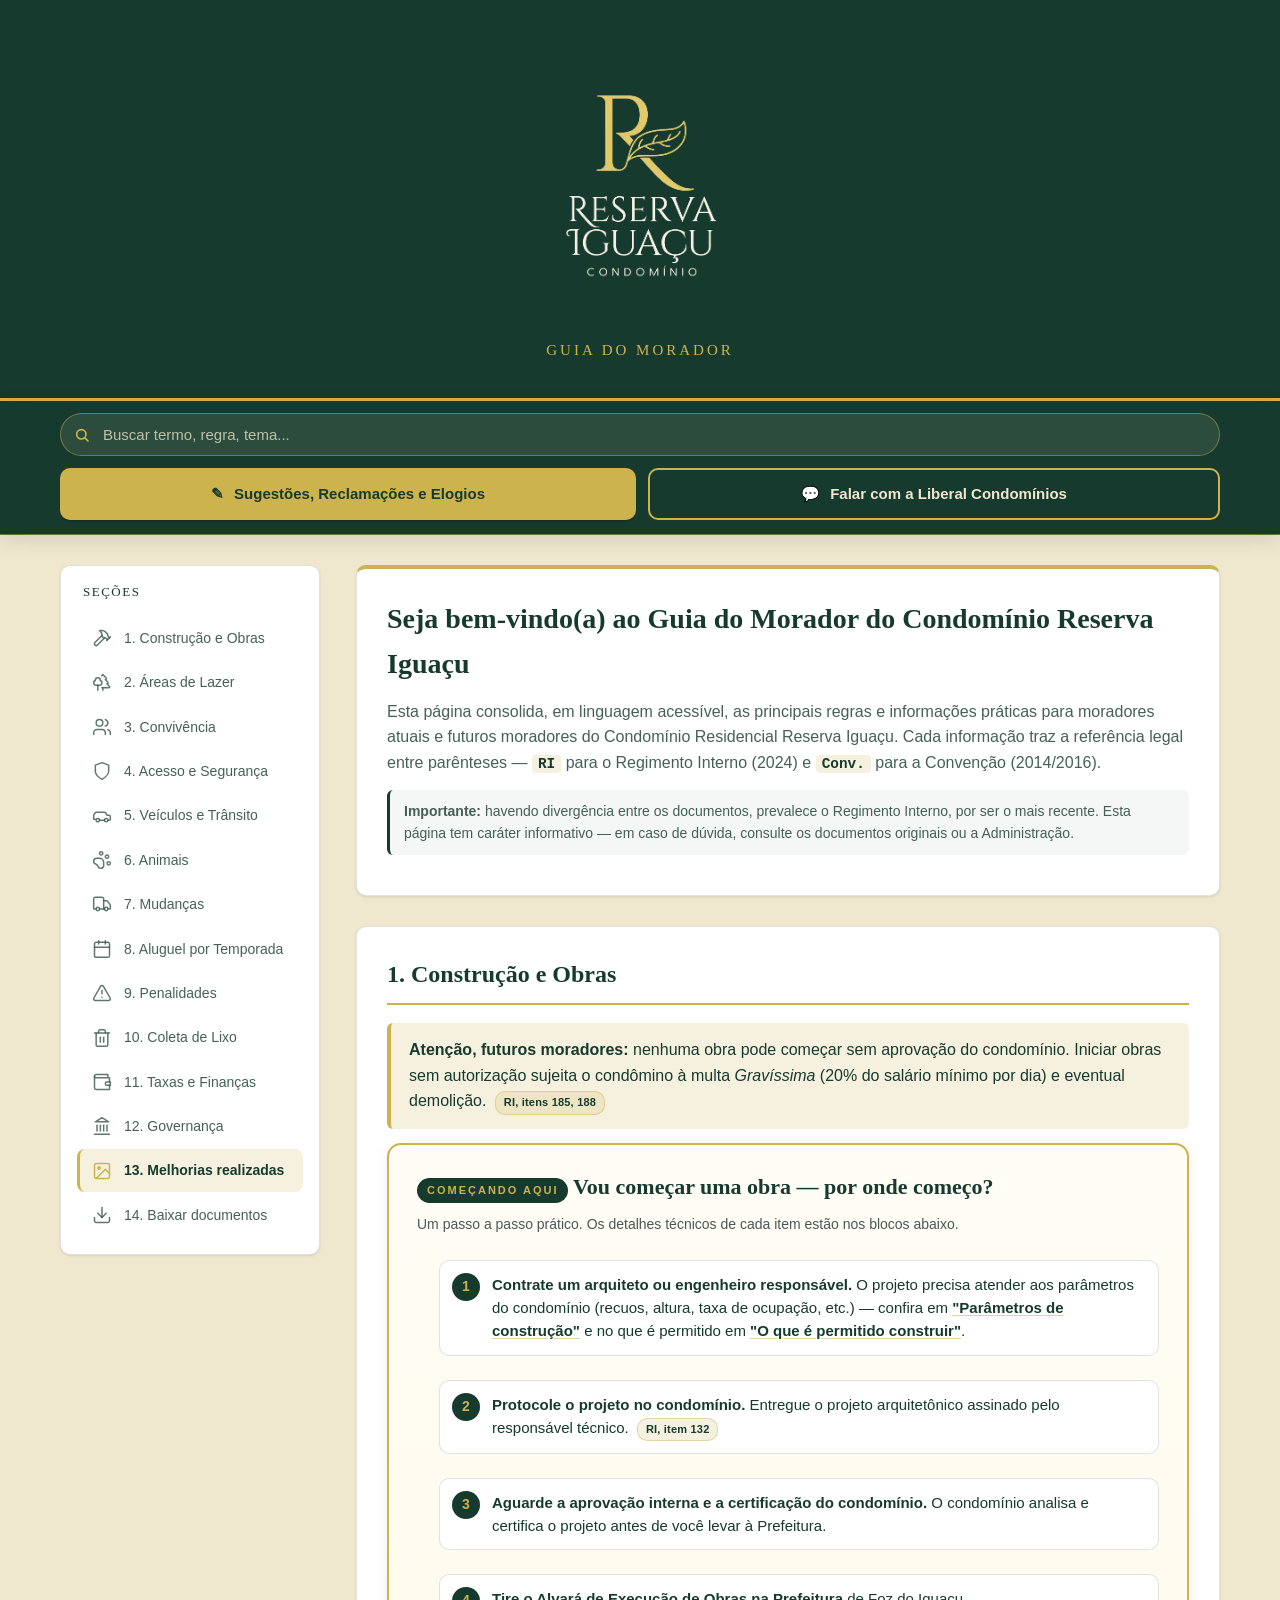
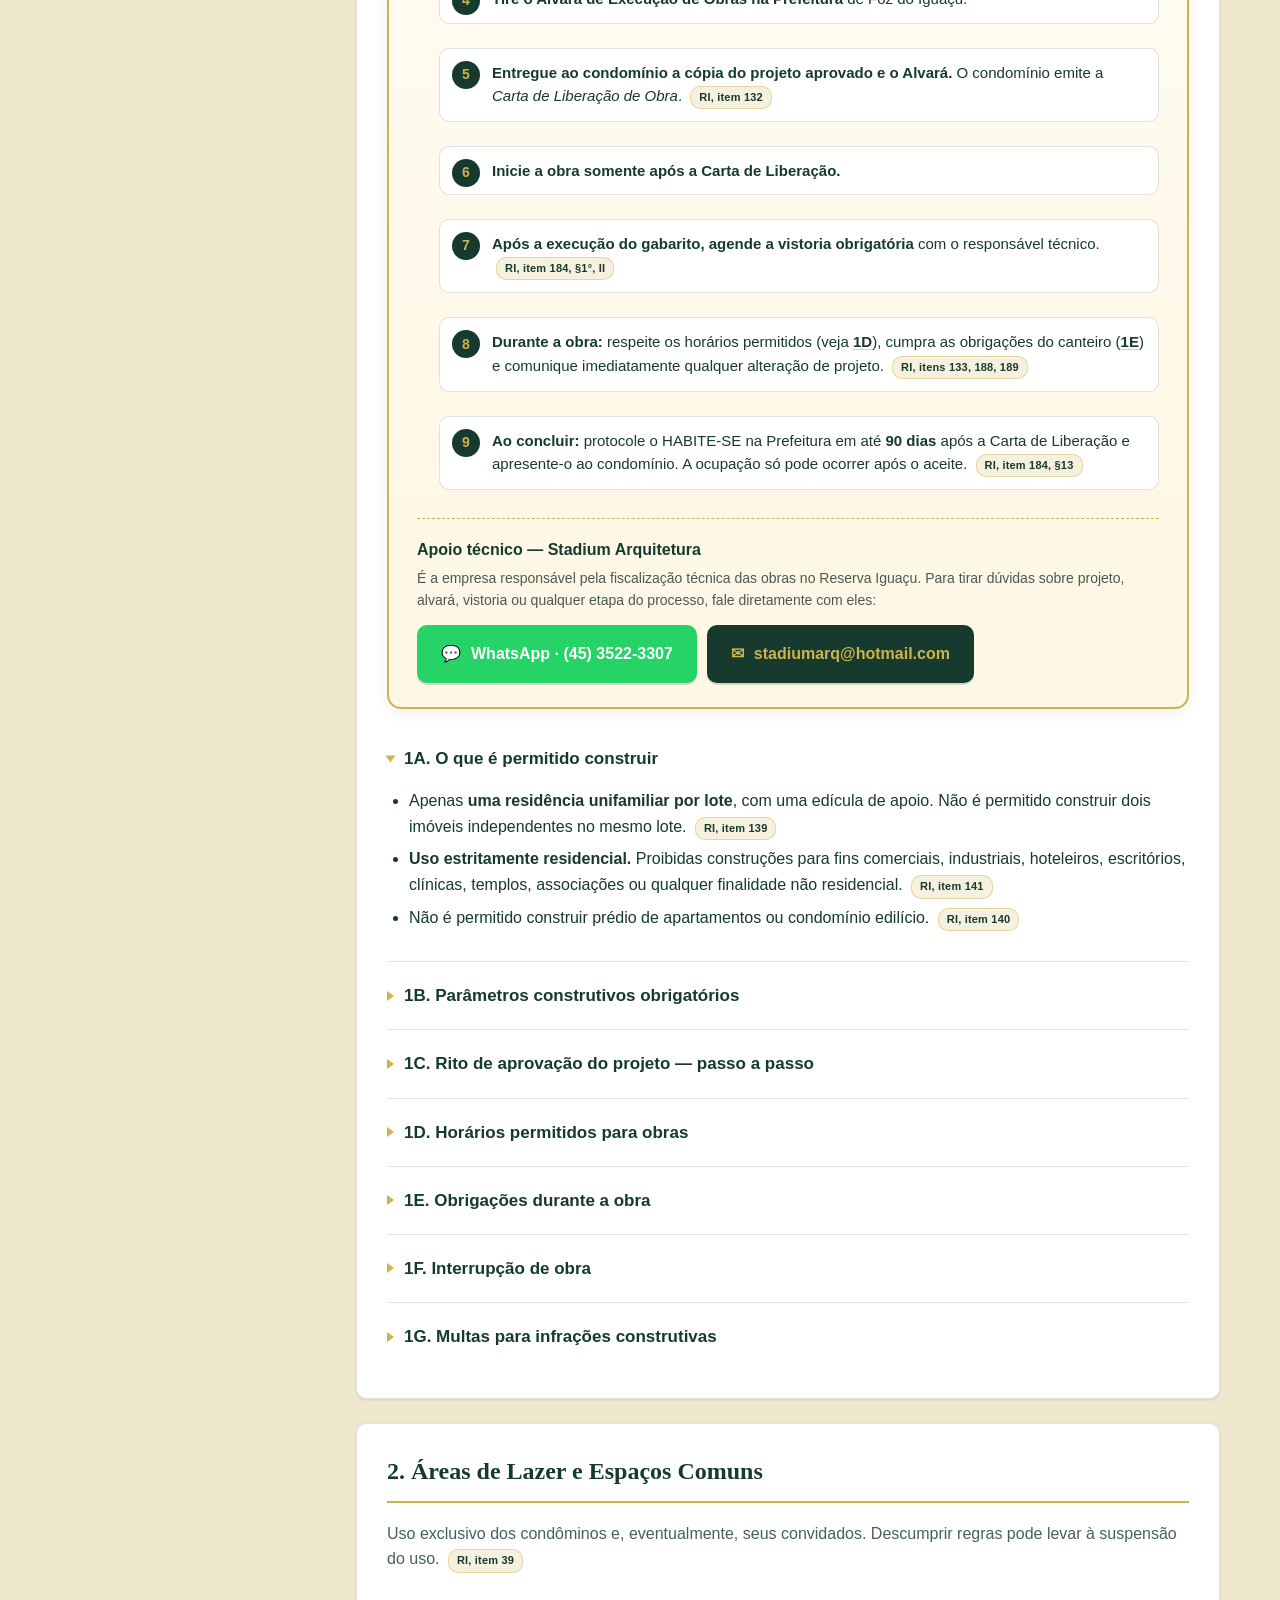
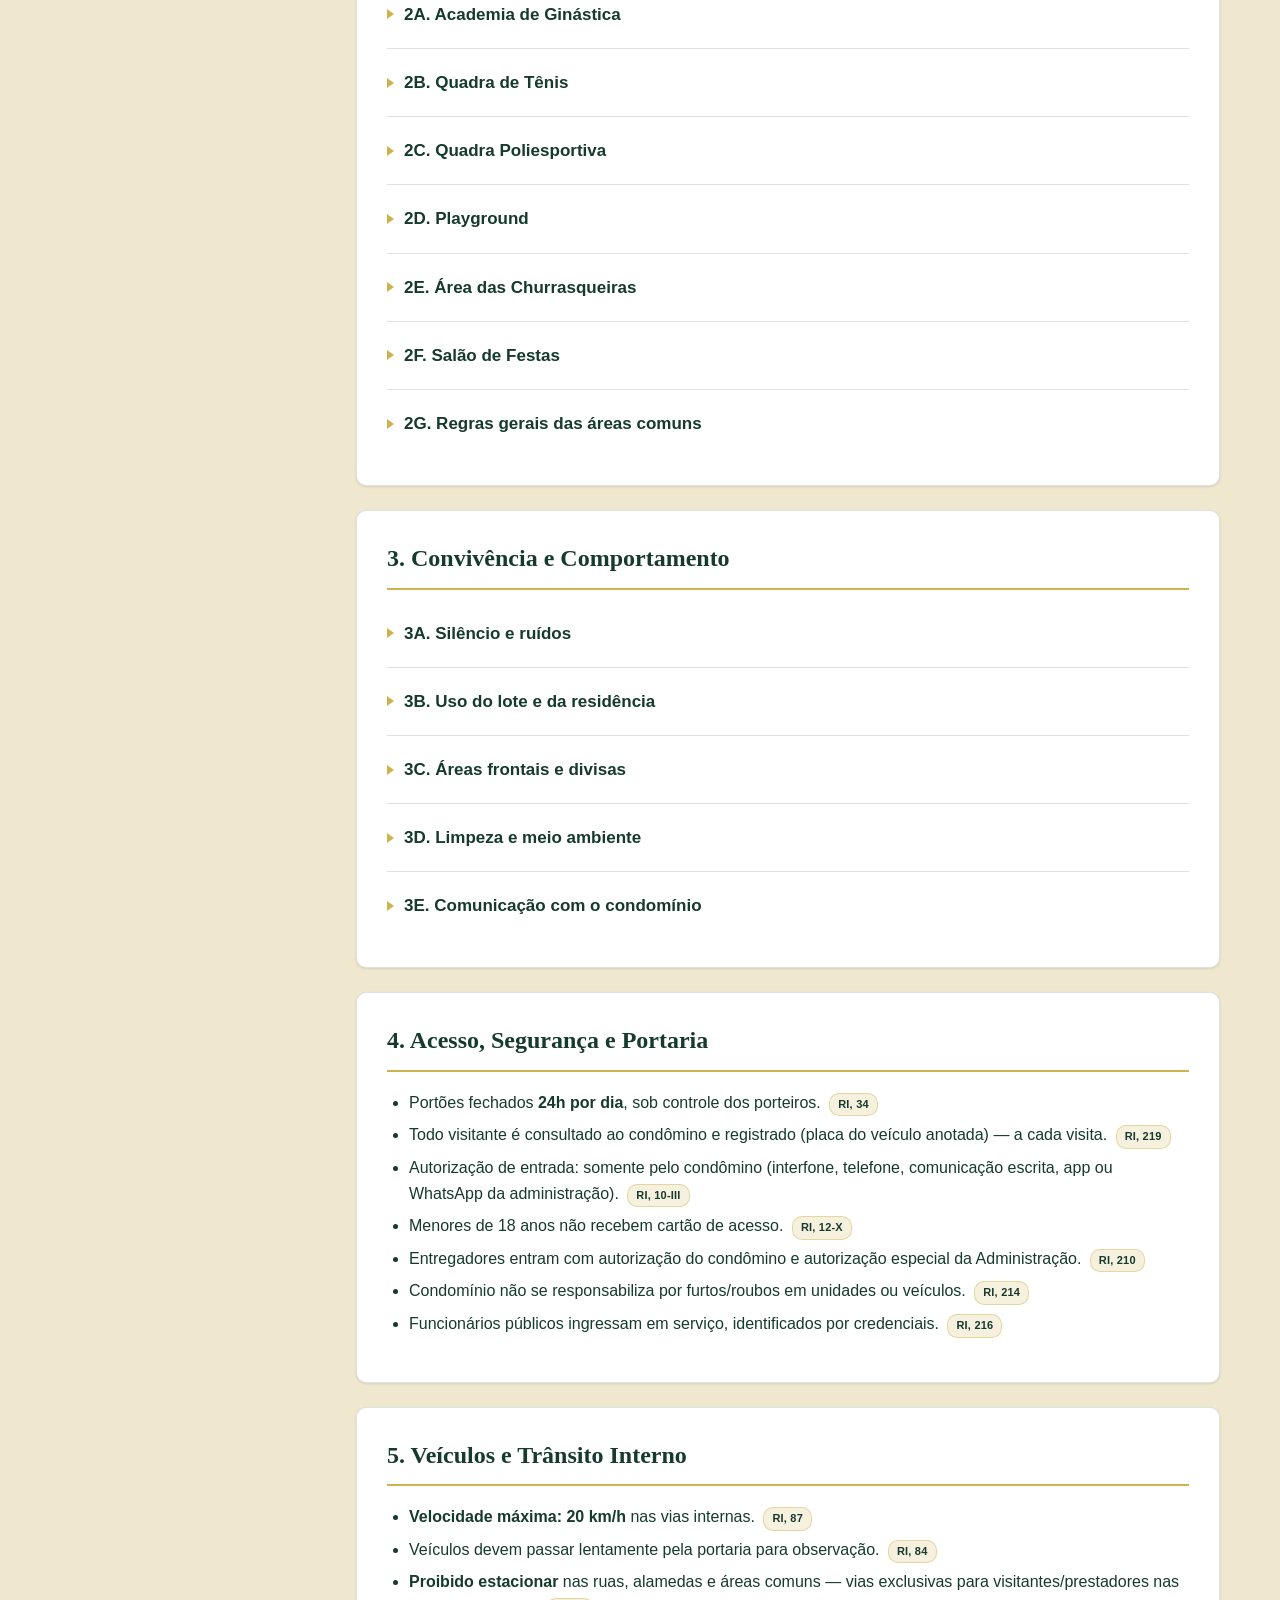
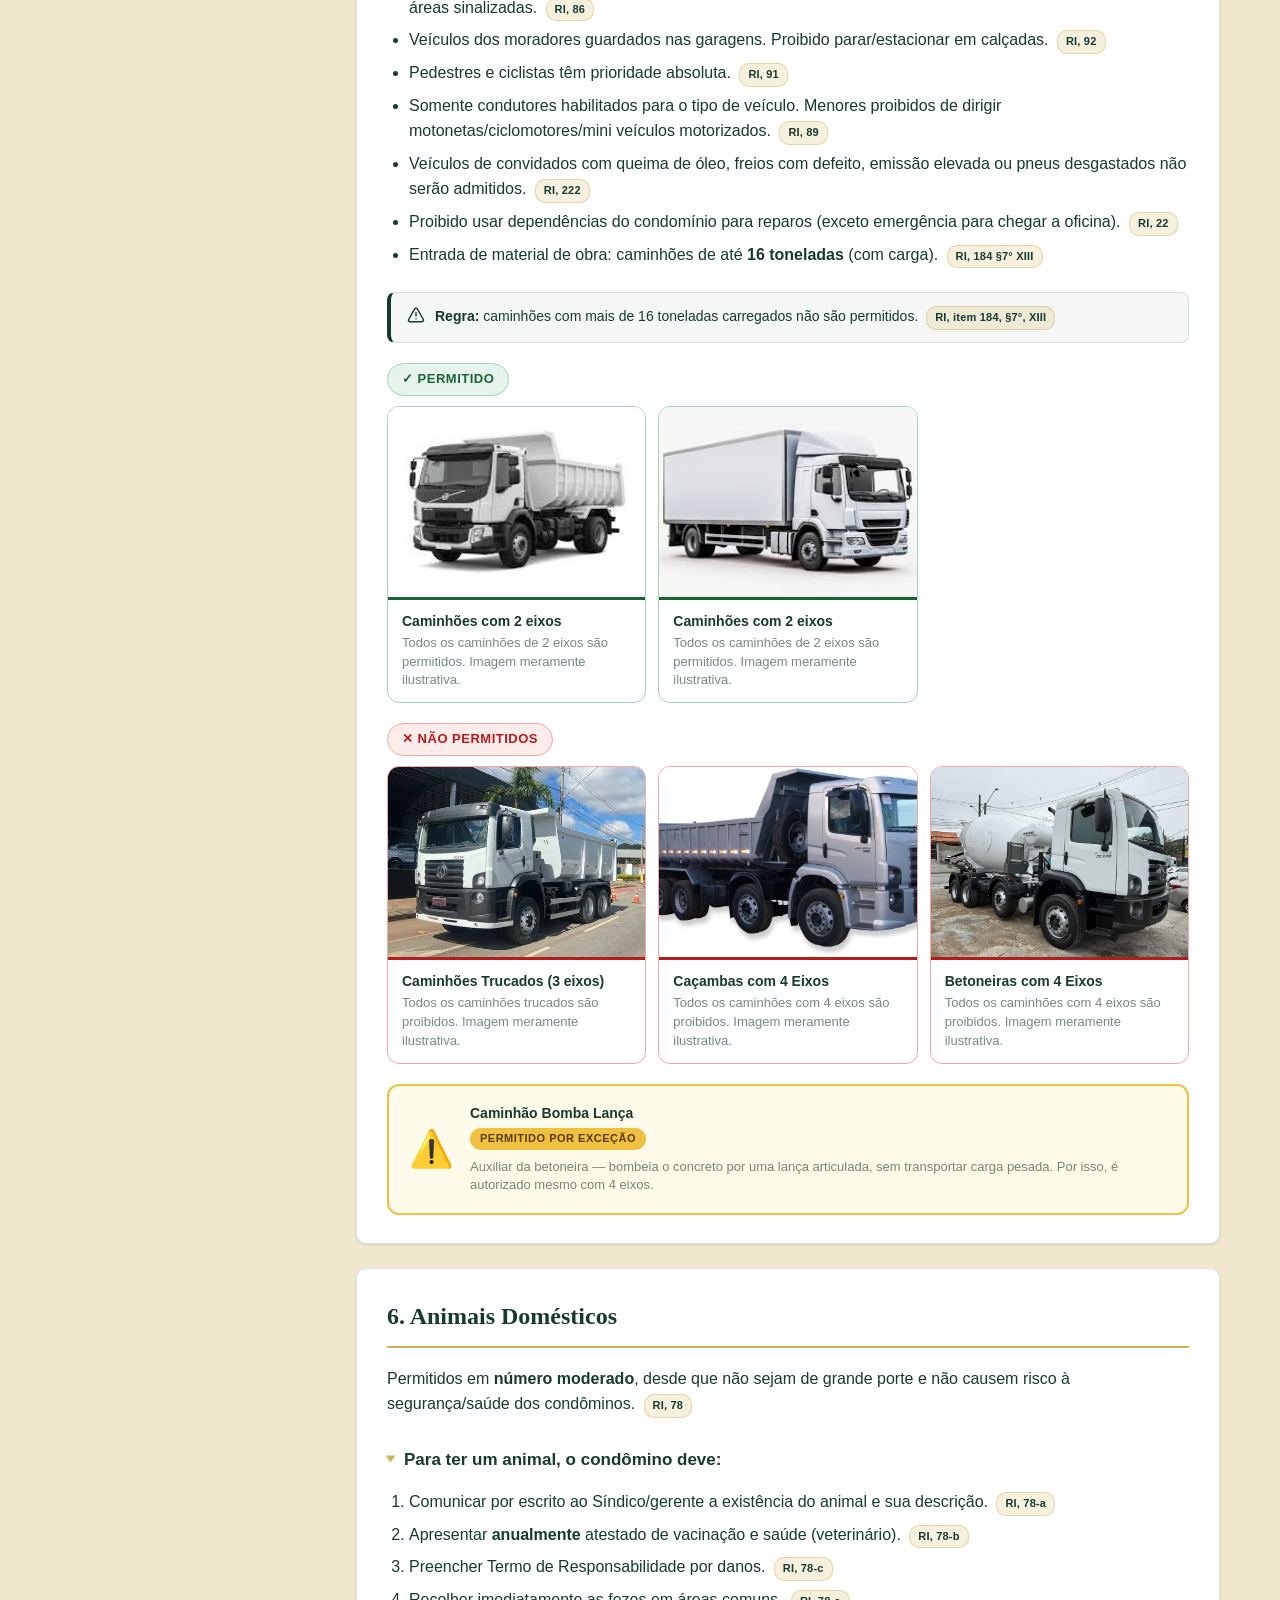
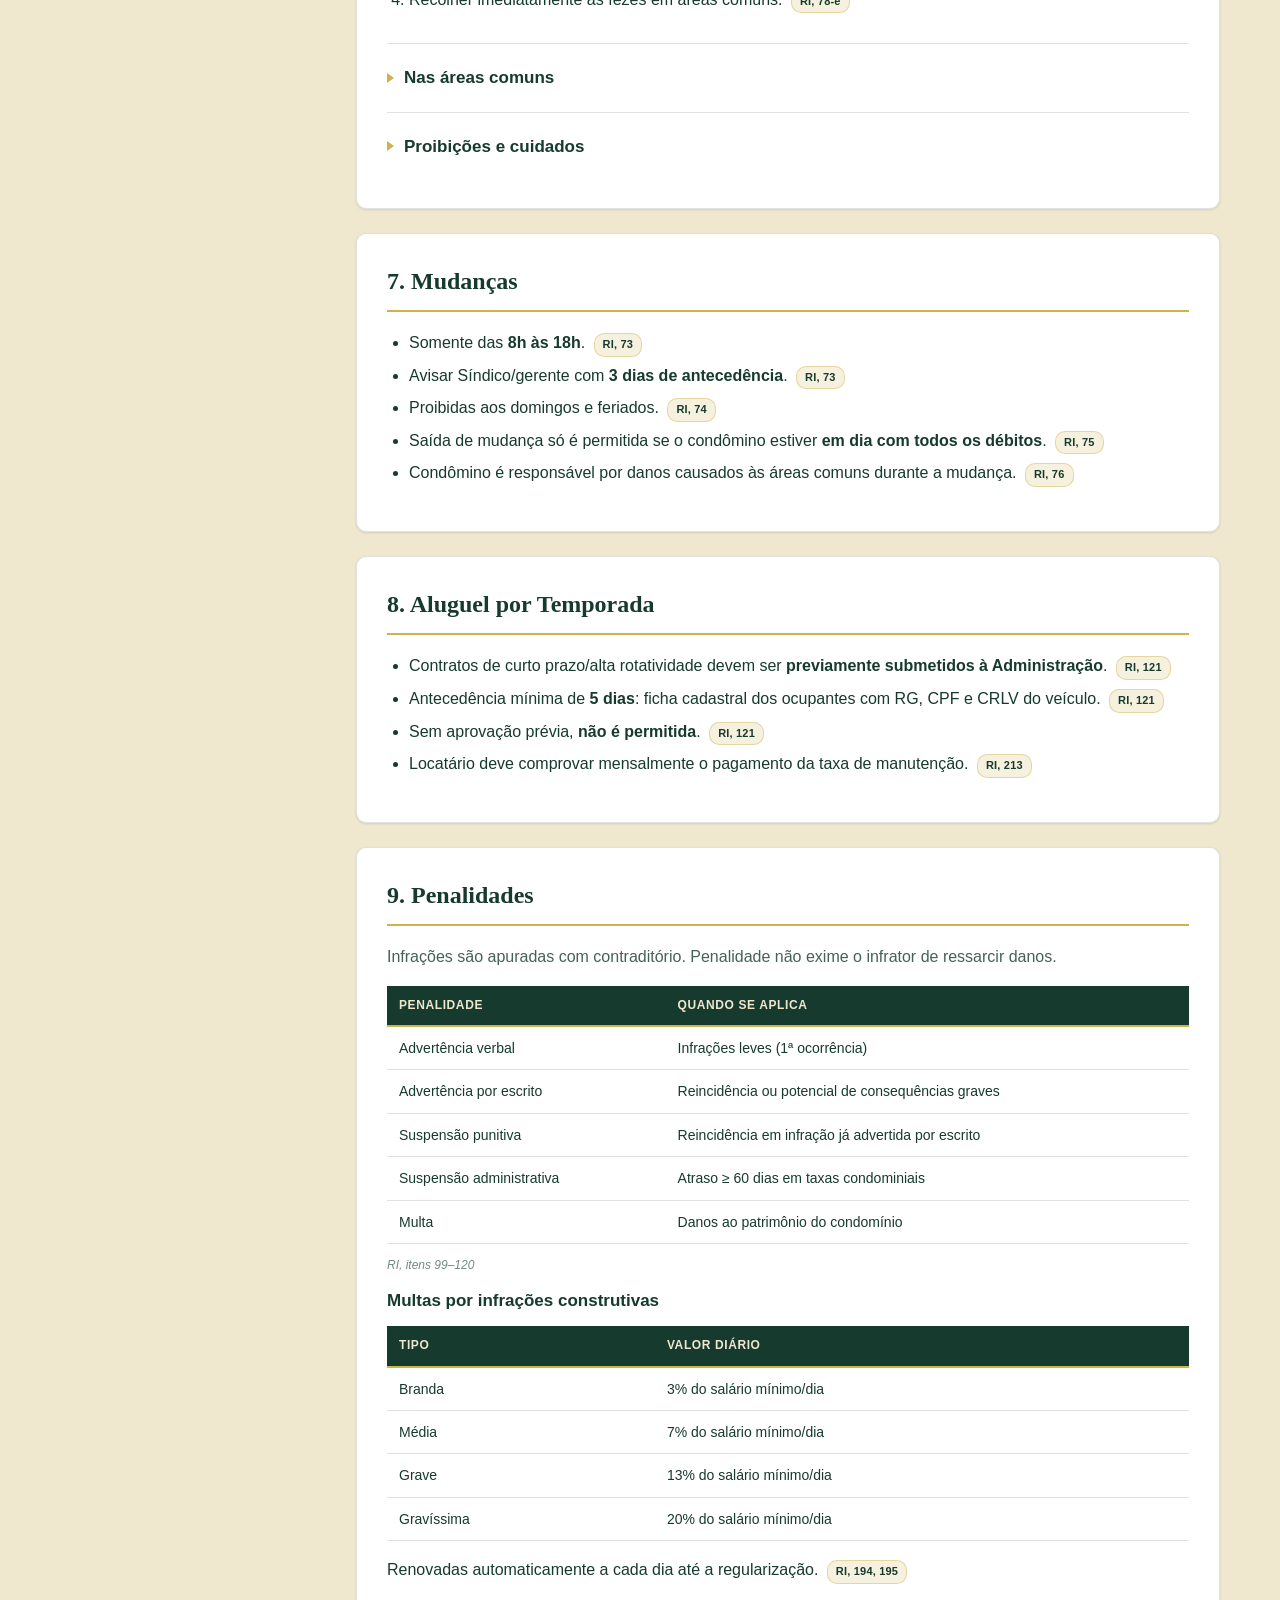
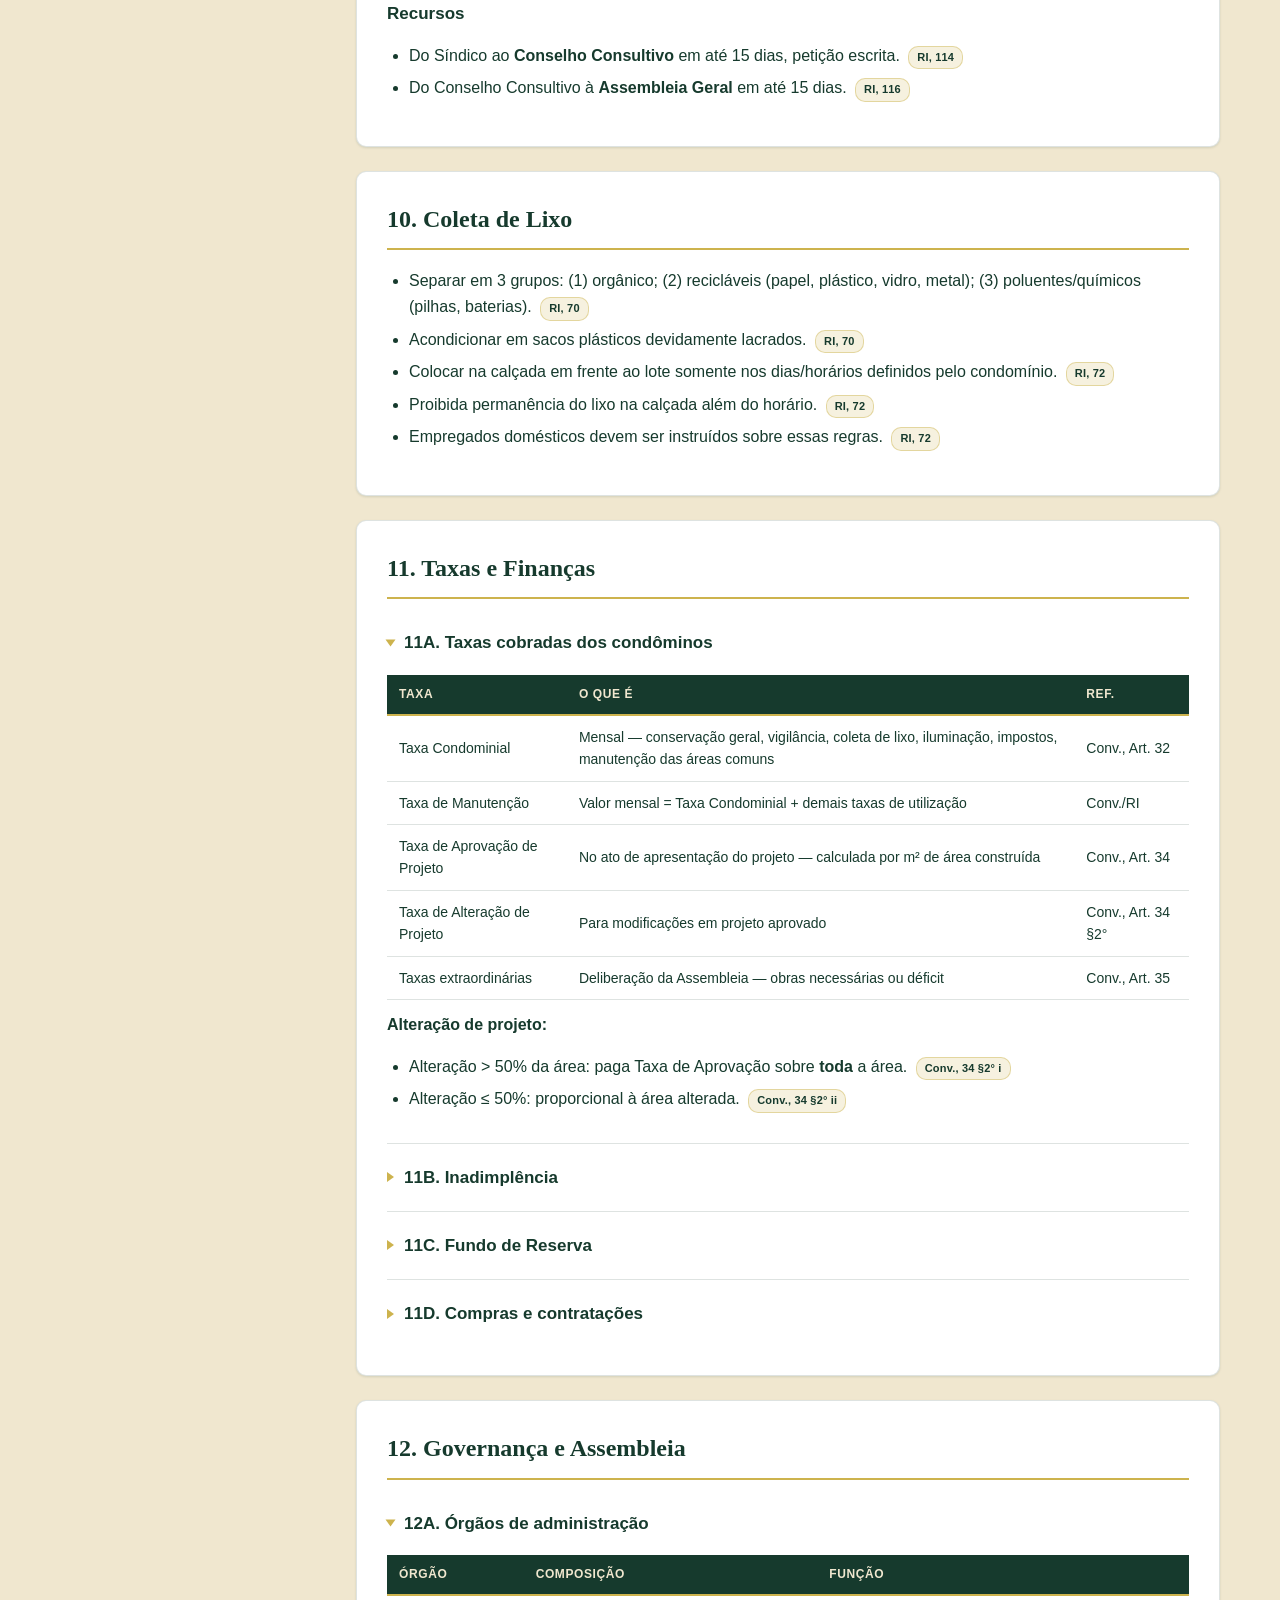
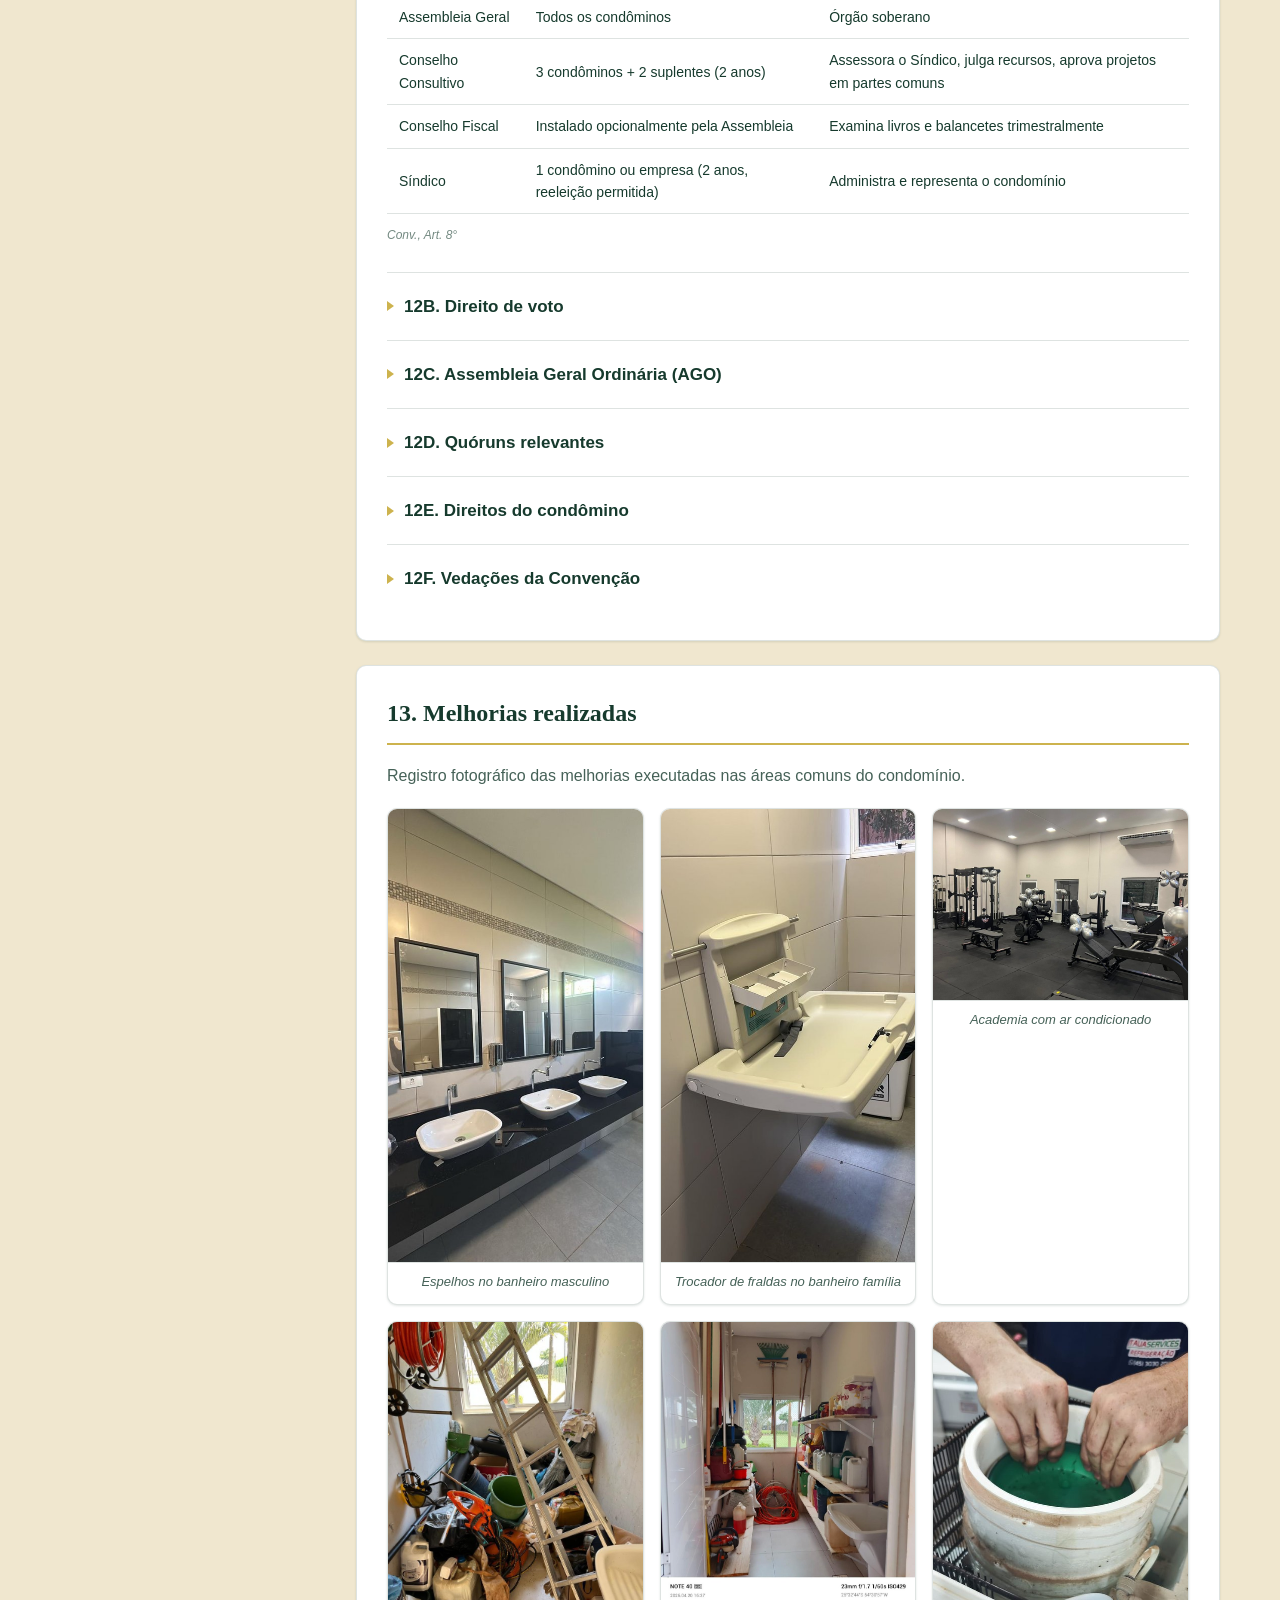
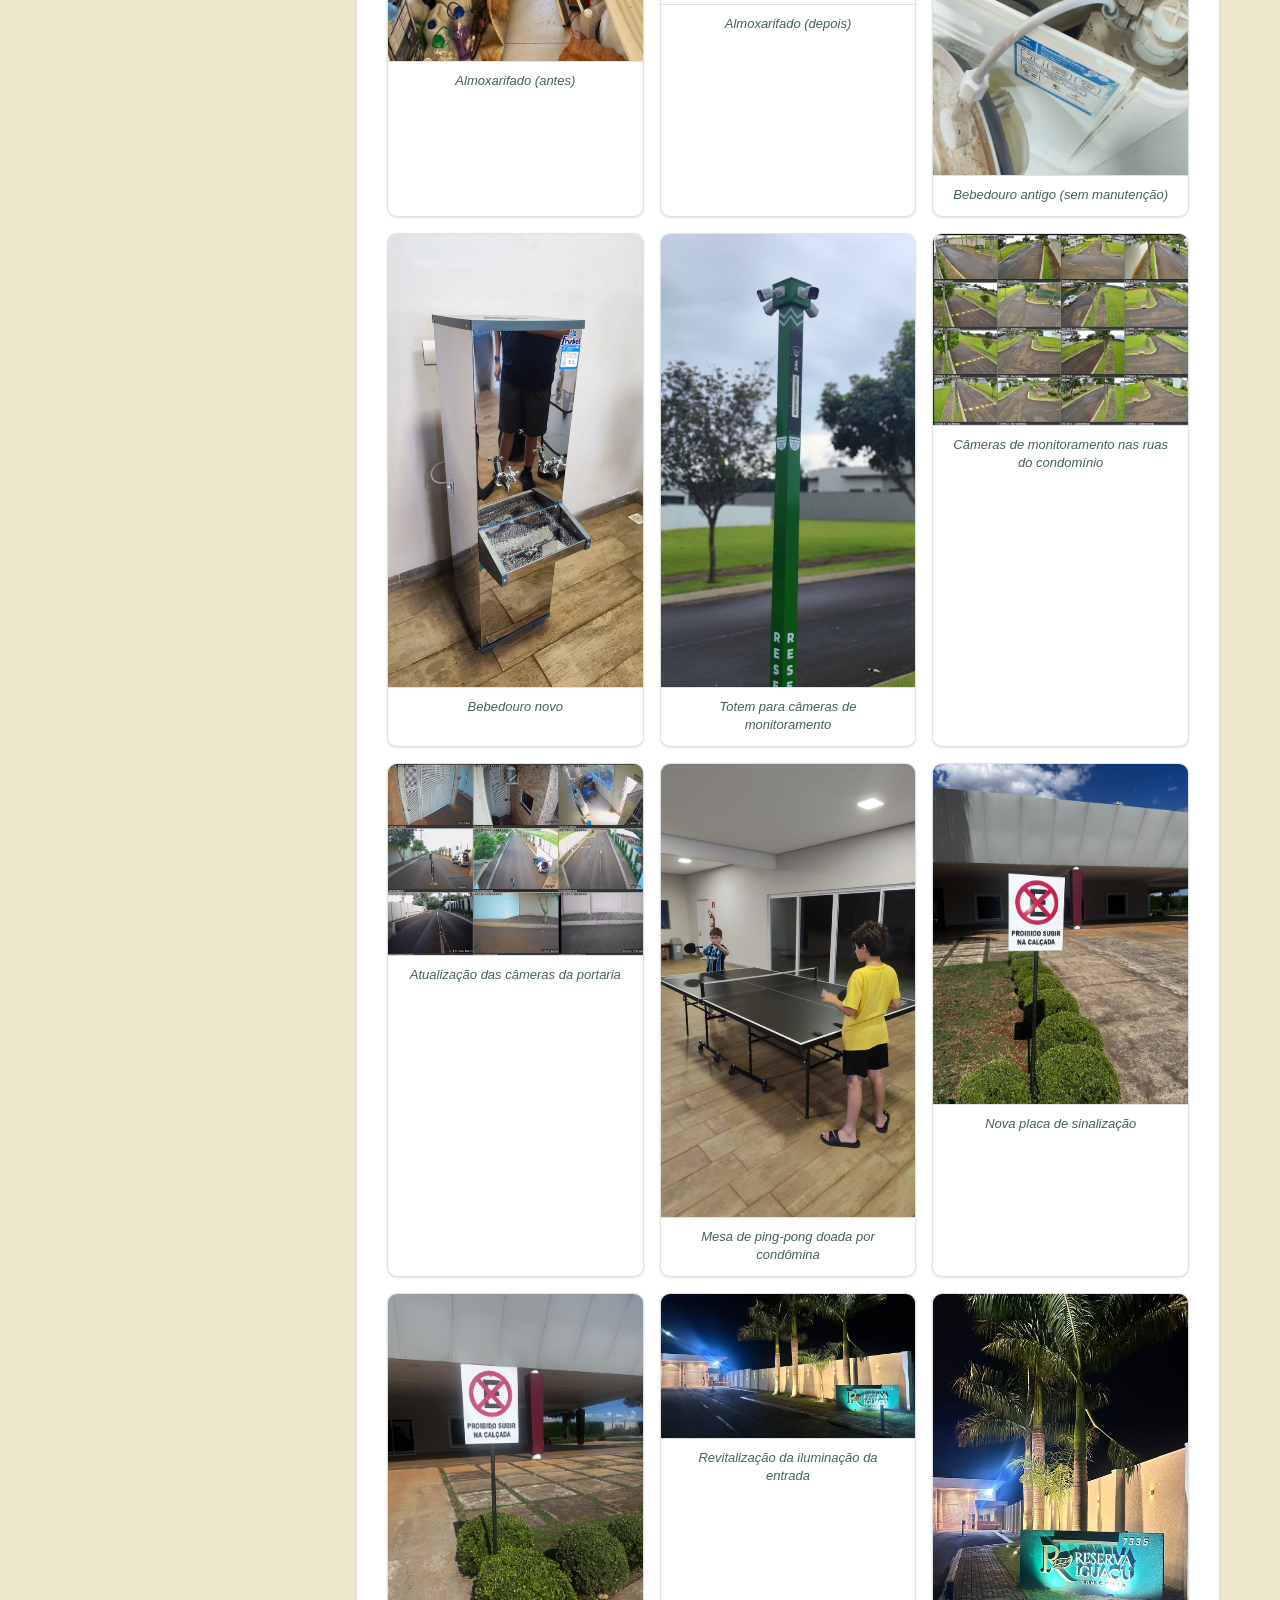
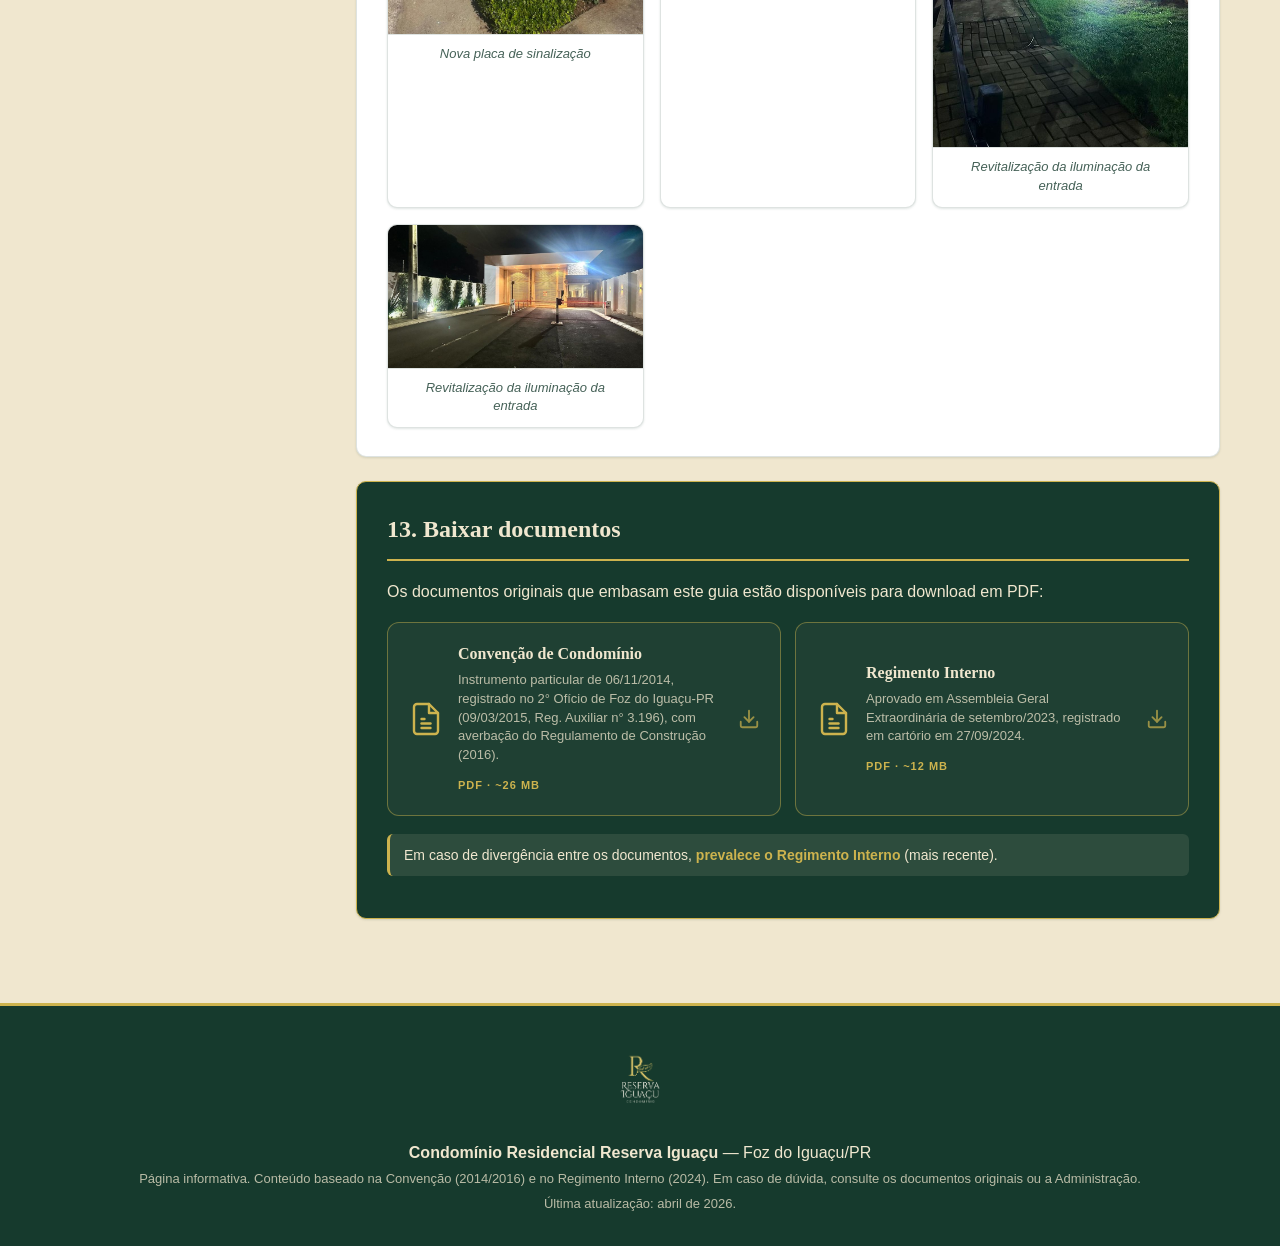
==== commit 049970e1: "fix: contraste dos botões Stadium (WhatsApp verde, e-mail verde-marca) Remove conflito com .cta-what" ====
--- a/index.html
+++ b/index.html
@@ -143,11 +143,11 @@
           </div>
           <div class="stadium-actions">
             <a href="https://wa.me/554535223307?text=Ol%C3%A1%2C%20sou%20cond%C3%B4mino%20do%20Reserva%20Igua%C3%A7u%20e%20vou%20come%C3%A7ar%20uma%20obra."
-               class="cta-form cta-whatsapp cta-stadium" target="_blank" rel="noopener">
+               class="cta-form cta-stadium" target="_blank" rel="noopener">
               <span aria-hidden="true">💬</span> WhatsApp · (45) 3522-3307
             </a>
             <a href="mailto:stadiumarq@hotmail.com?subject=D%C3%BAvida%20sobre%20obra%20no%20Reserva%20Igua%C3%A7u"
-               class="cta-form cta-whatsapp cta-stadium-mail">
+               class="cta-form cta-stadium-mail">
               <span aria-hidden="true">✉</span> stadiumarq@hotmail.com
             </a>
           </div>
--- a/styles.css
+++ b/styles.css
@@ -771,26 +771,28 @@
   flex-wrap: wrap;
   gap: 10px;
 }
-.cta-stadium,
-.cta-stadium-mail {
-  background: #25D366;
-  color: #fff;
-  border: 2px solid #25D366;
-}
-.cta-stadium:hover {
-  background: #1eb955;
-  border-color: #1eb955;
+.cta-form.cta-stadium {
+  background: #25D366 !important;
+  color: #fff !important;
+  border: 2px solid #25D366 !important;
+  font-weight: 700;
+}
+.cta-form.cta-stadium:hover {
+  background: #1eb955 !important;
+  border-color: #1eb955 !important;
+  color: #fff !important;
   transform: translateY(-1px);
 }
-.cta-stadium-mail {
-  background: var(--green);
-  color: var(--gold);
-  border-color: var(--green);
-}
-.cta-stadium-mail:hover {
-  background: #0f2a20;
-  border-color: #0f2a20;
-  color: var(--gold);
+.cta-form.cta-stadium-mail {
+  background: var(--green) !important;
+  color: var(--gold) !important;
+  border: 2px solid var(--green) !important;
+  font-weight: 700;
+}
+.cta-form.cta-stadium-mail:hover {
+  background: #0f2a20 !important;
+  border-color: #0f2a20 !important;
+  color: var(--gold) !important;
   transform: translateY(-1px);
 }
 
@@ -799,8 +801,8 @@
   .start-guide h3 { font-size: 19px; }
   .start-guide-steps li { font-size: 14px; padding-left: 46px; }
   .stadium-actions { flex-direction: column; }
-  .cta-stadium,
-  .cta-stadium-mail { text-align: center; justify-content: center; }
+  .cta-form.cta-stadium,
+  .cta-form.cta-stadium-mail { text-align: center; justify-content: center; }
 }
 
 @media (max-width: 900px) {
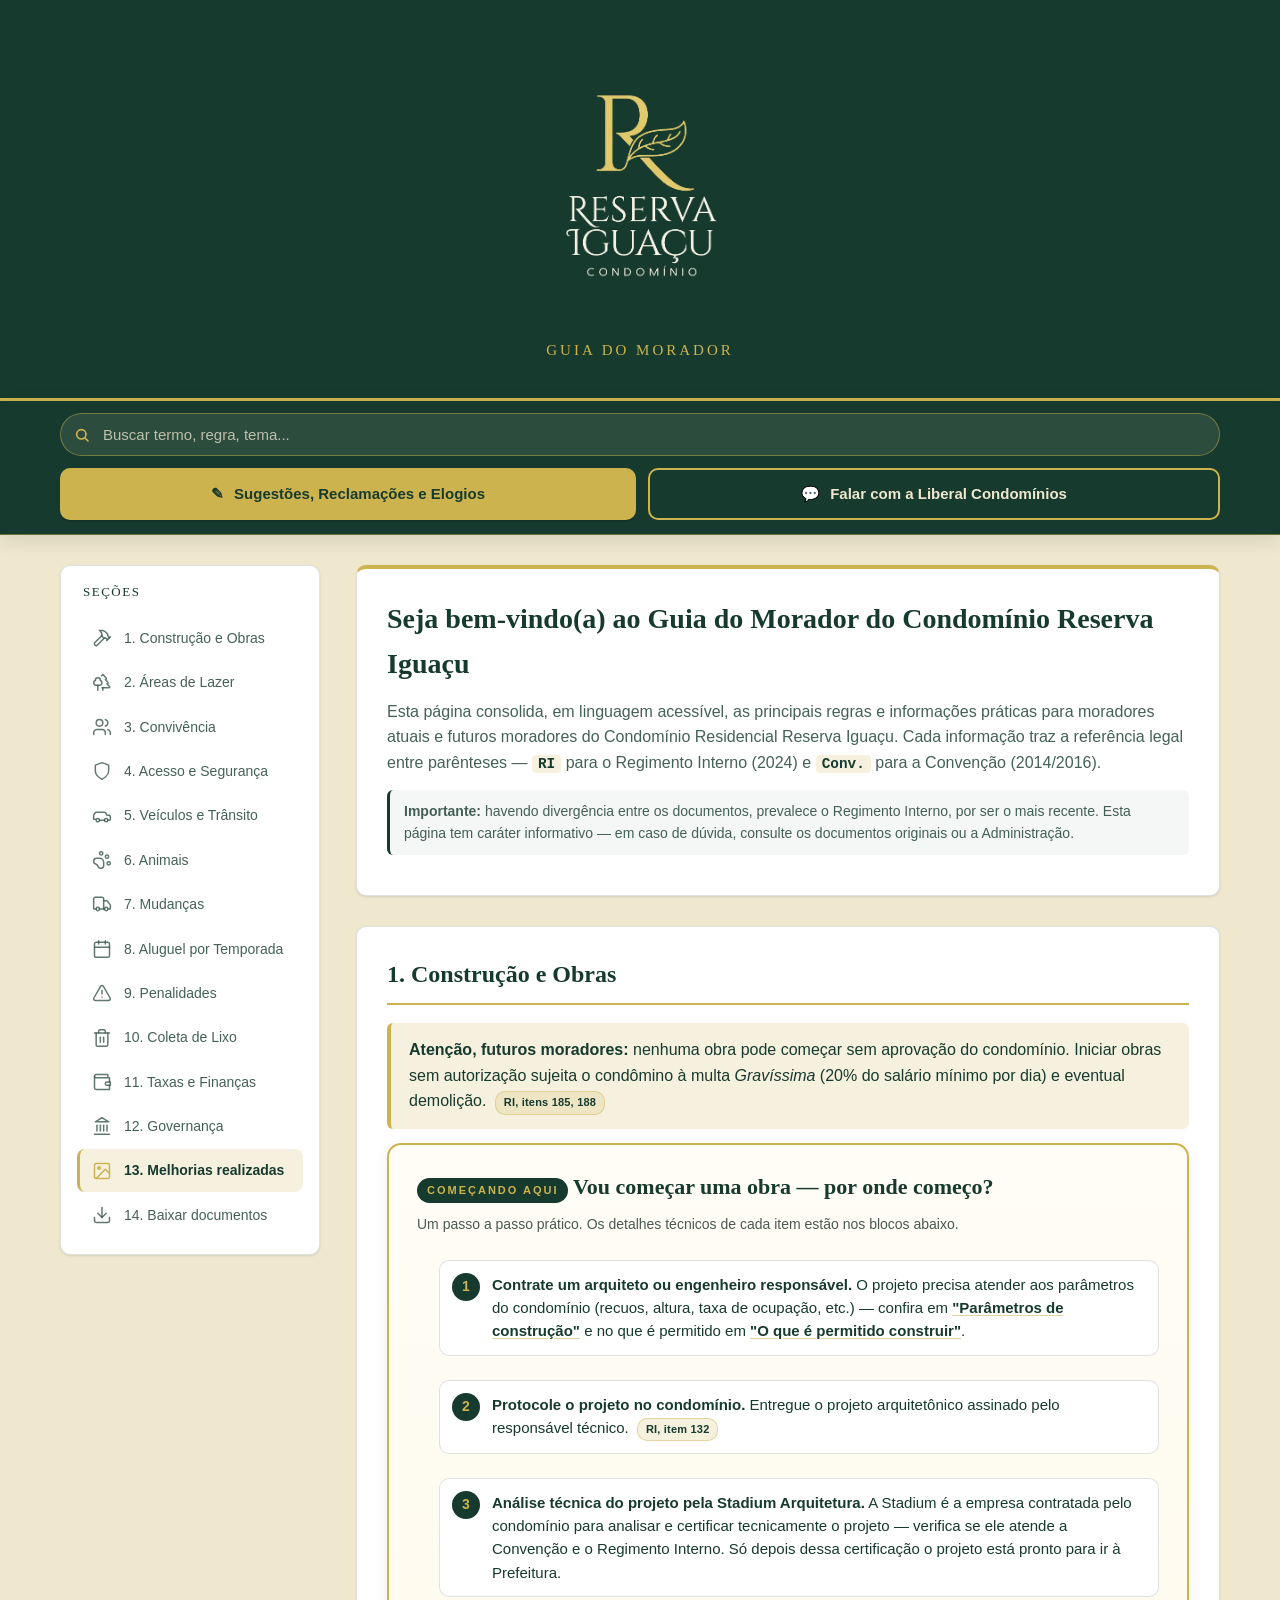
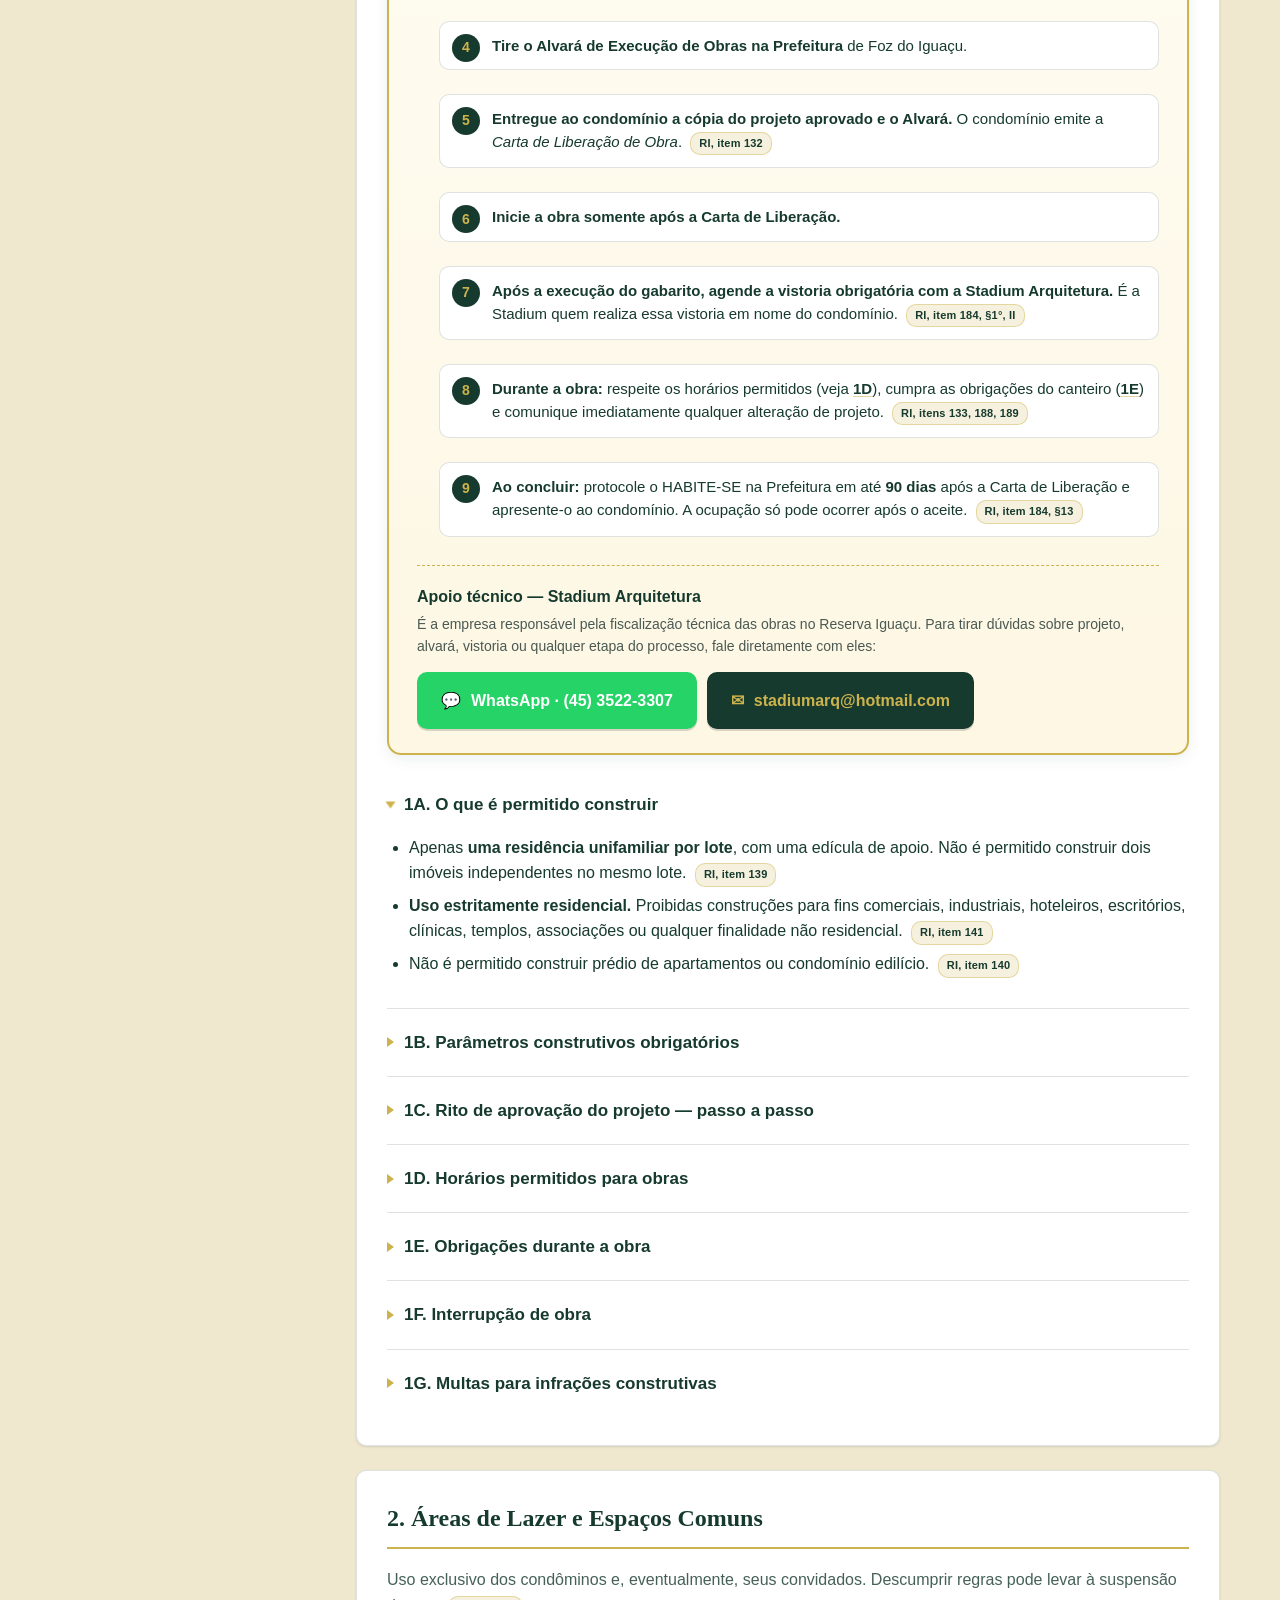
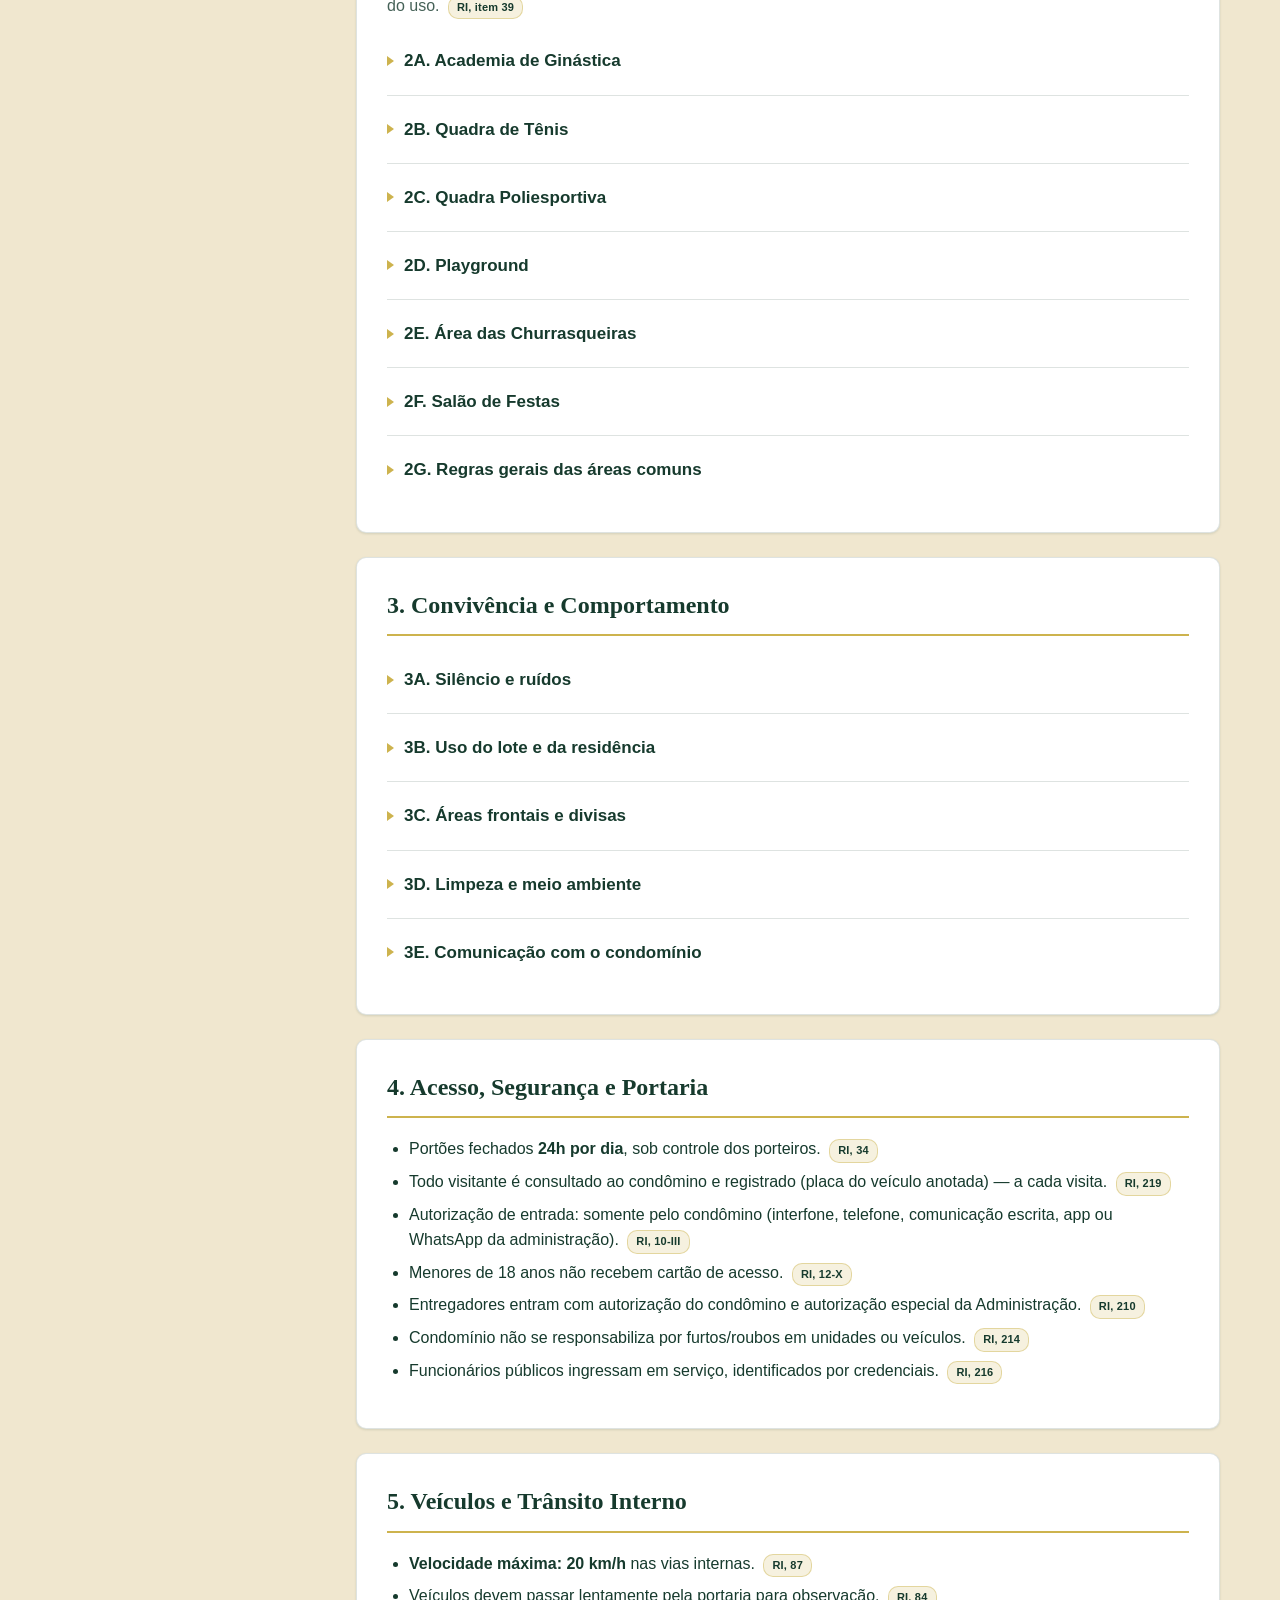
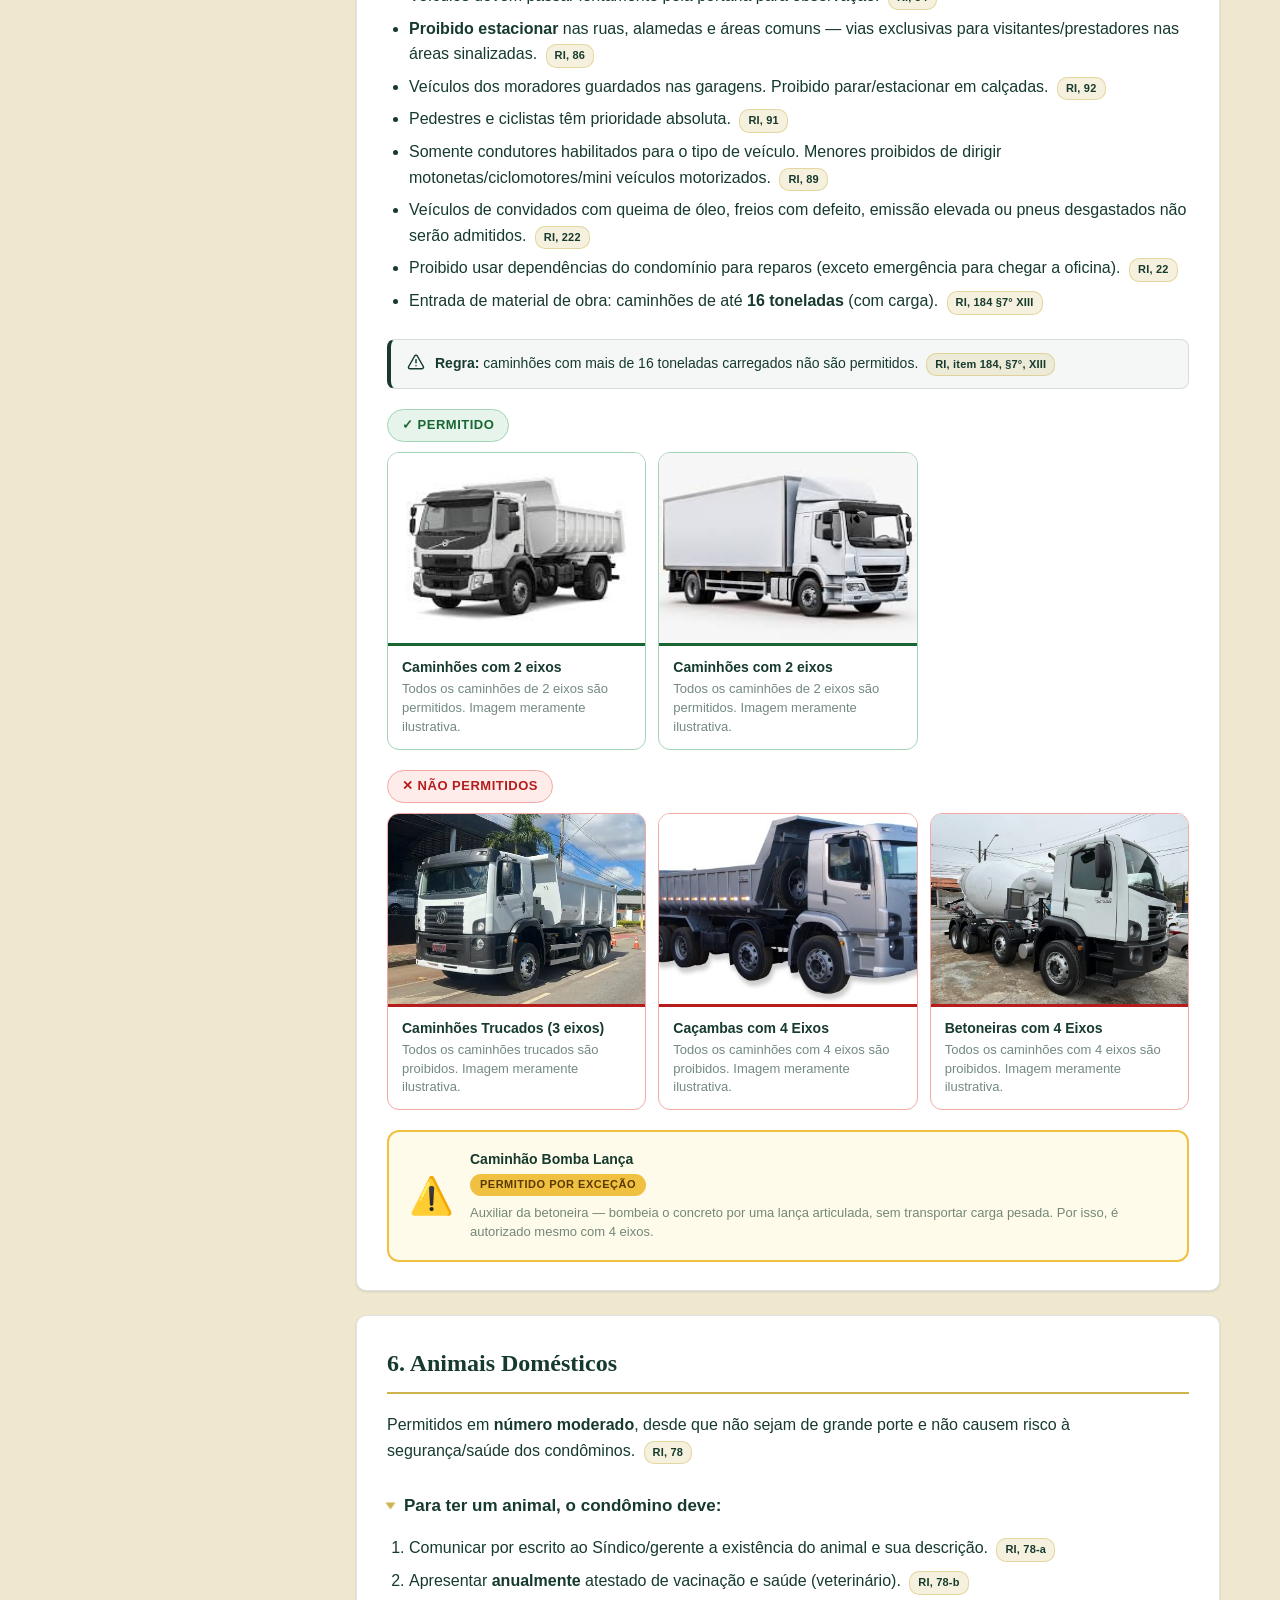
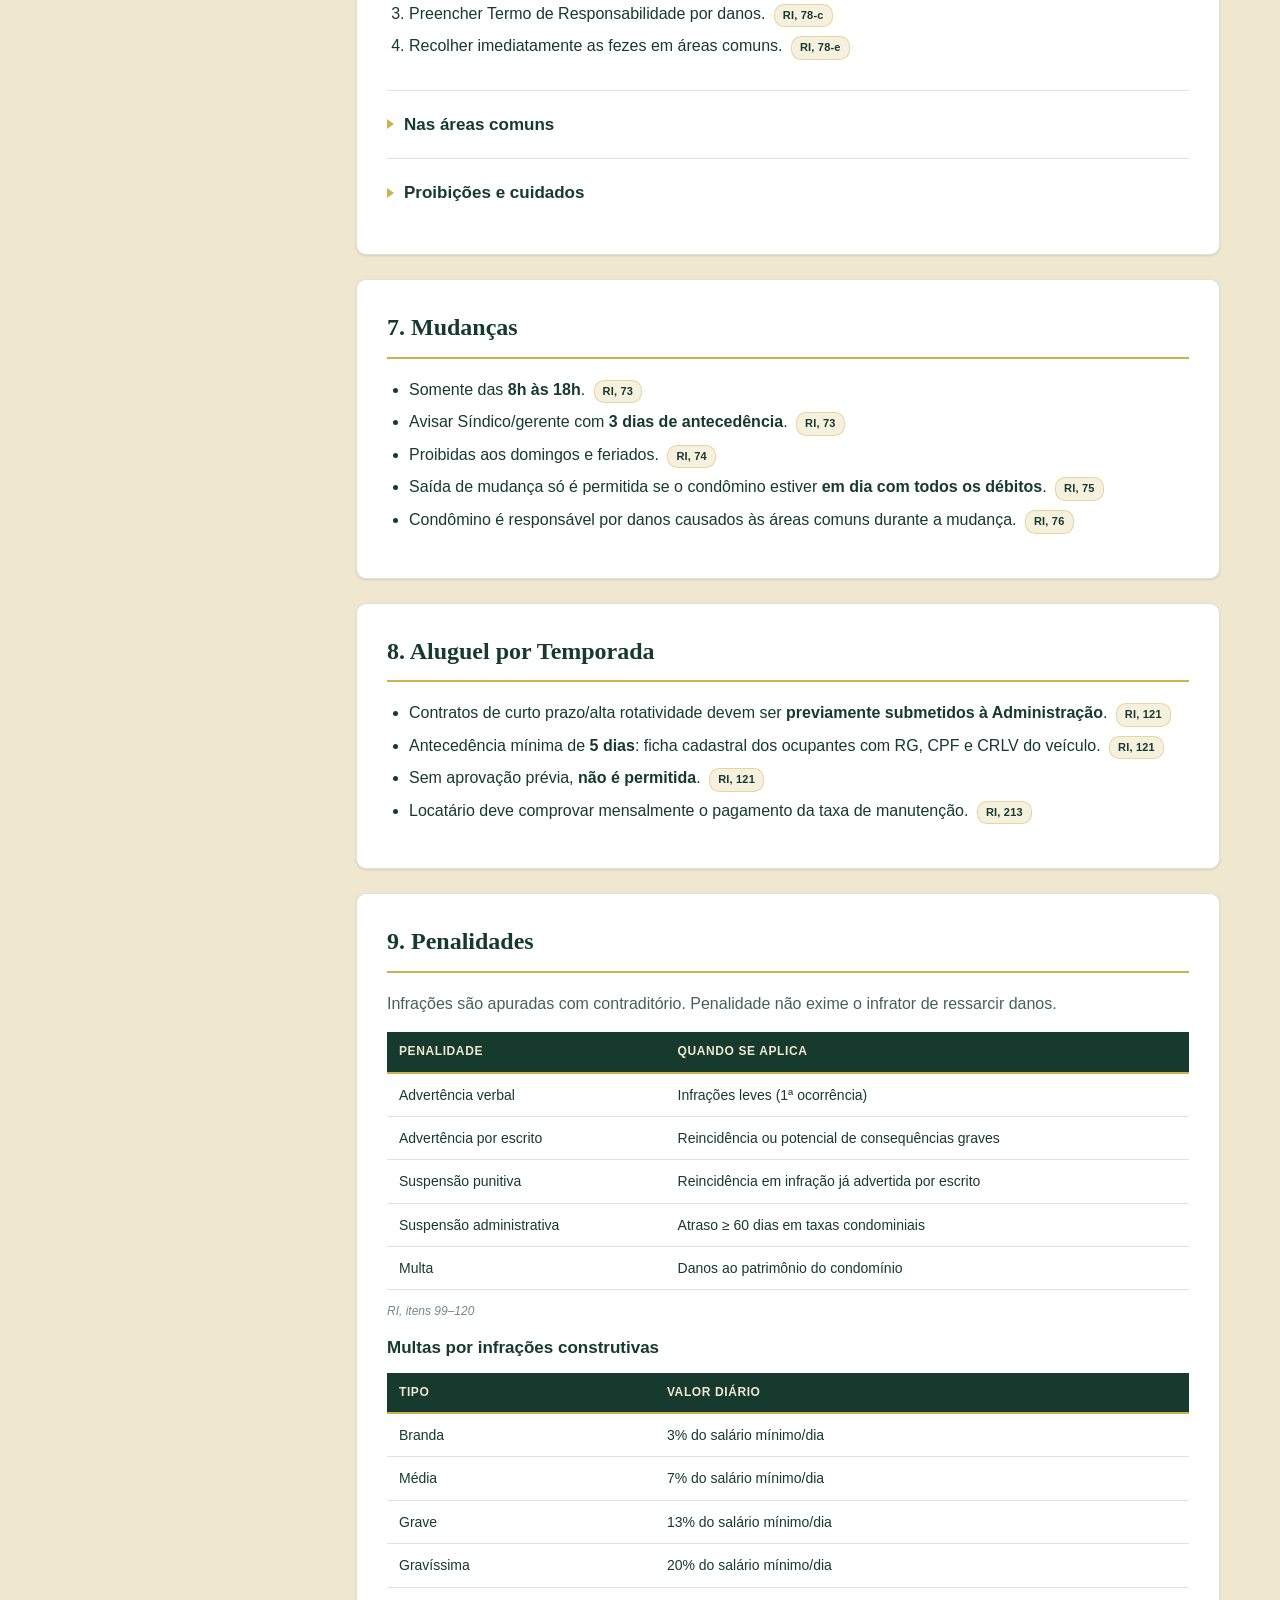
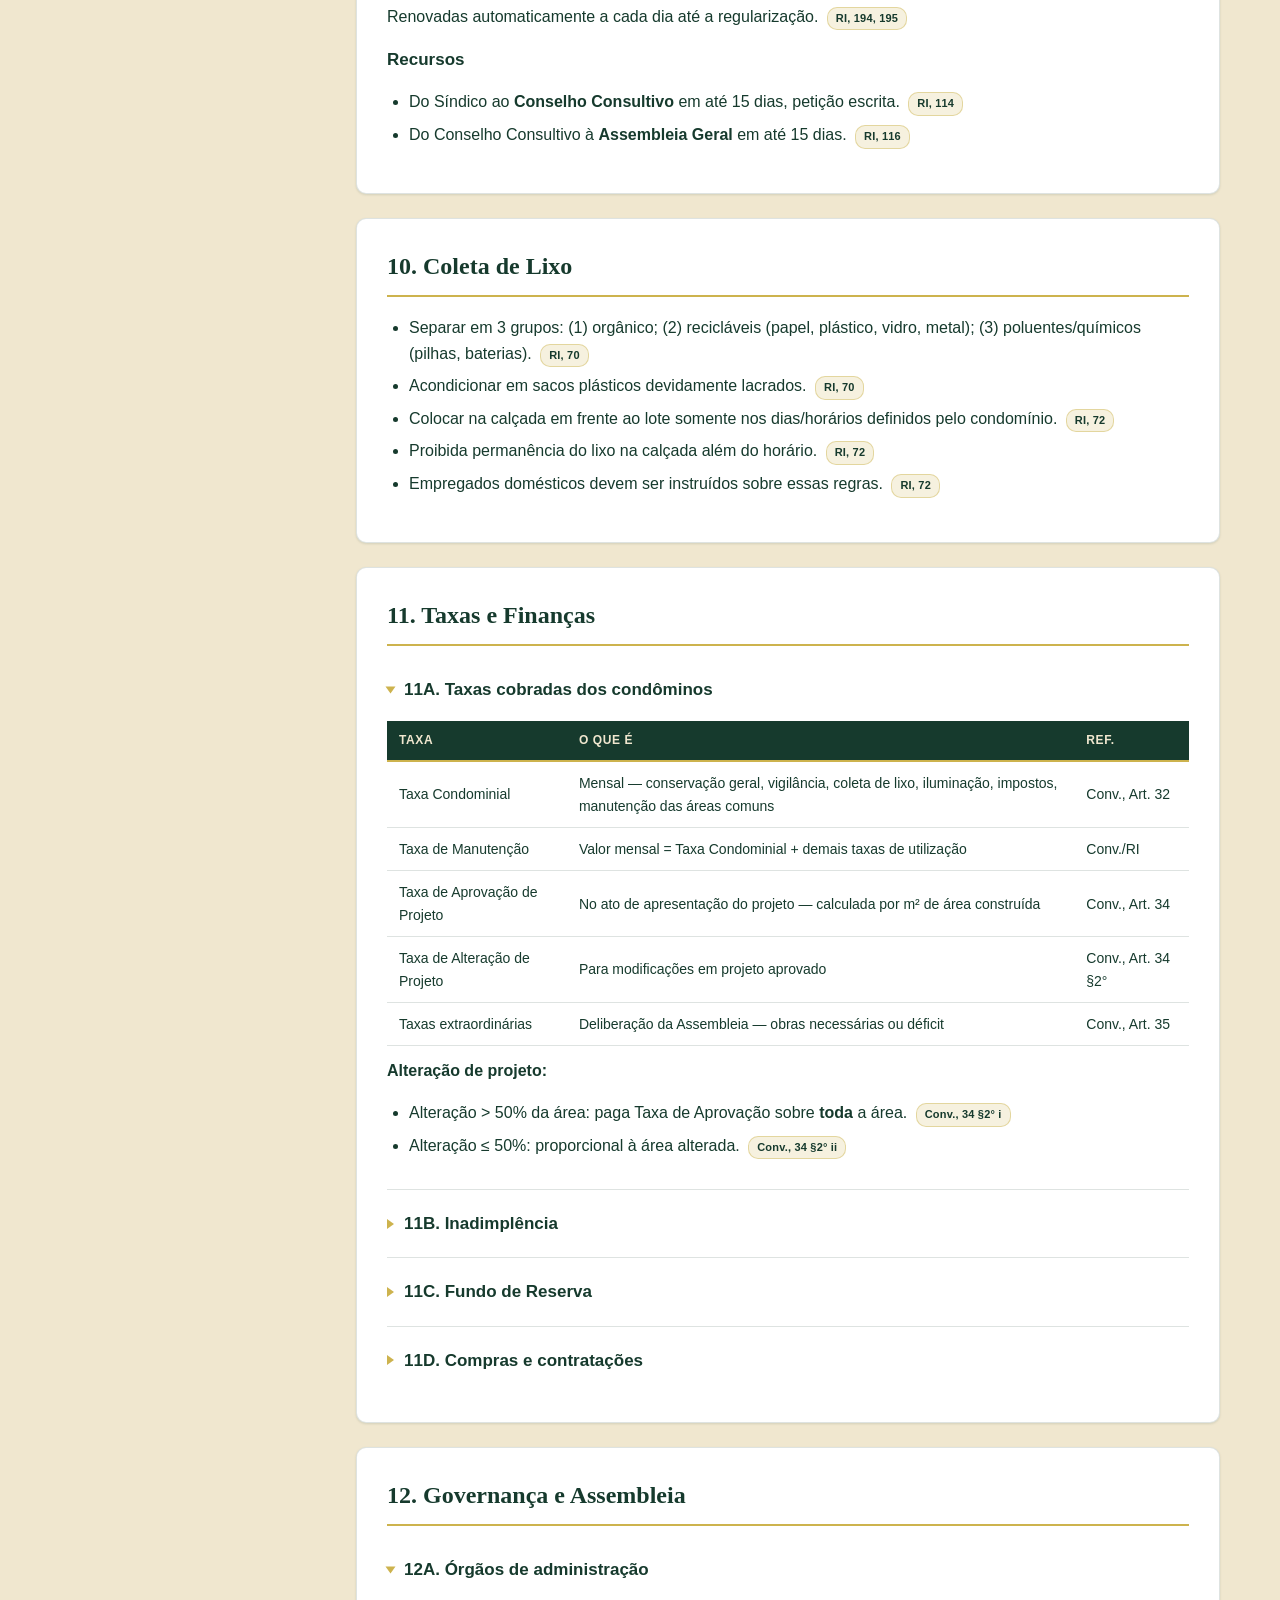
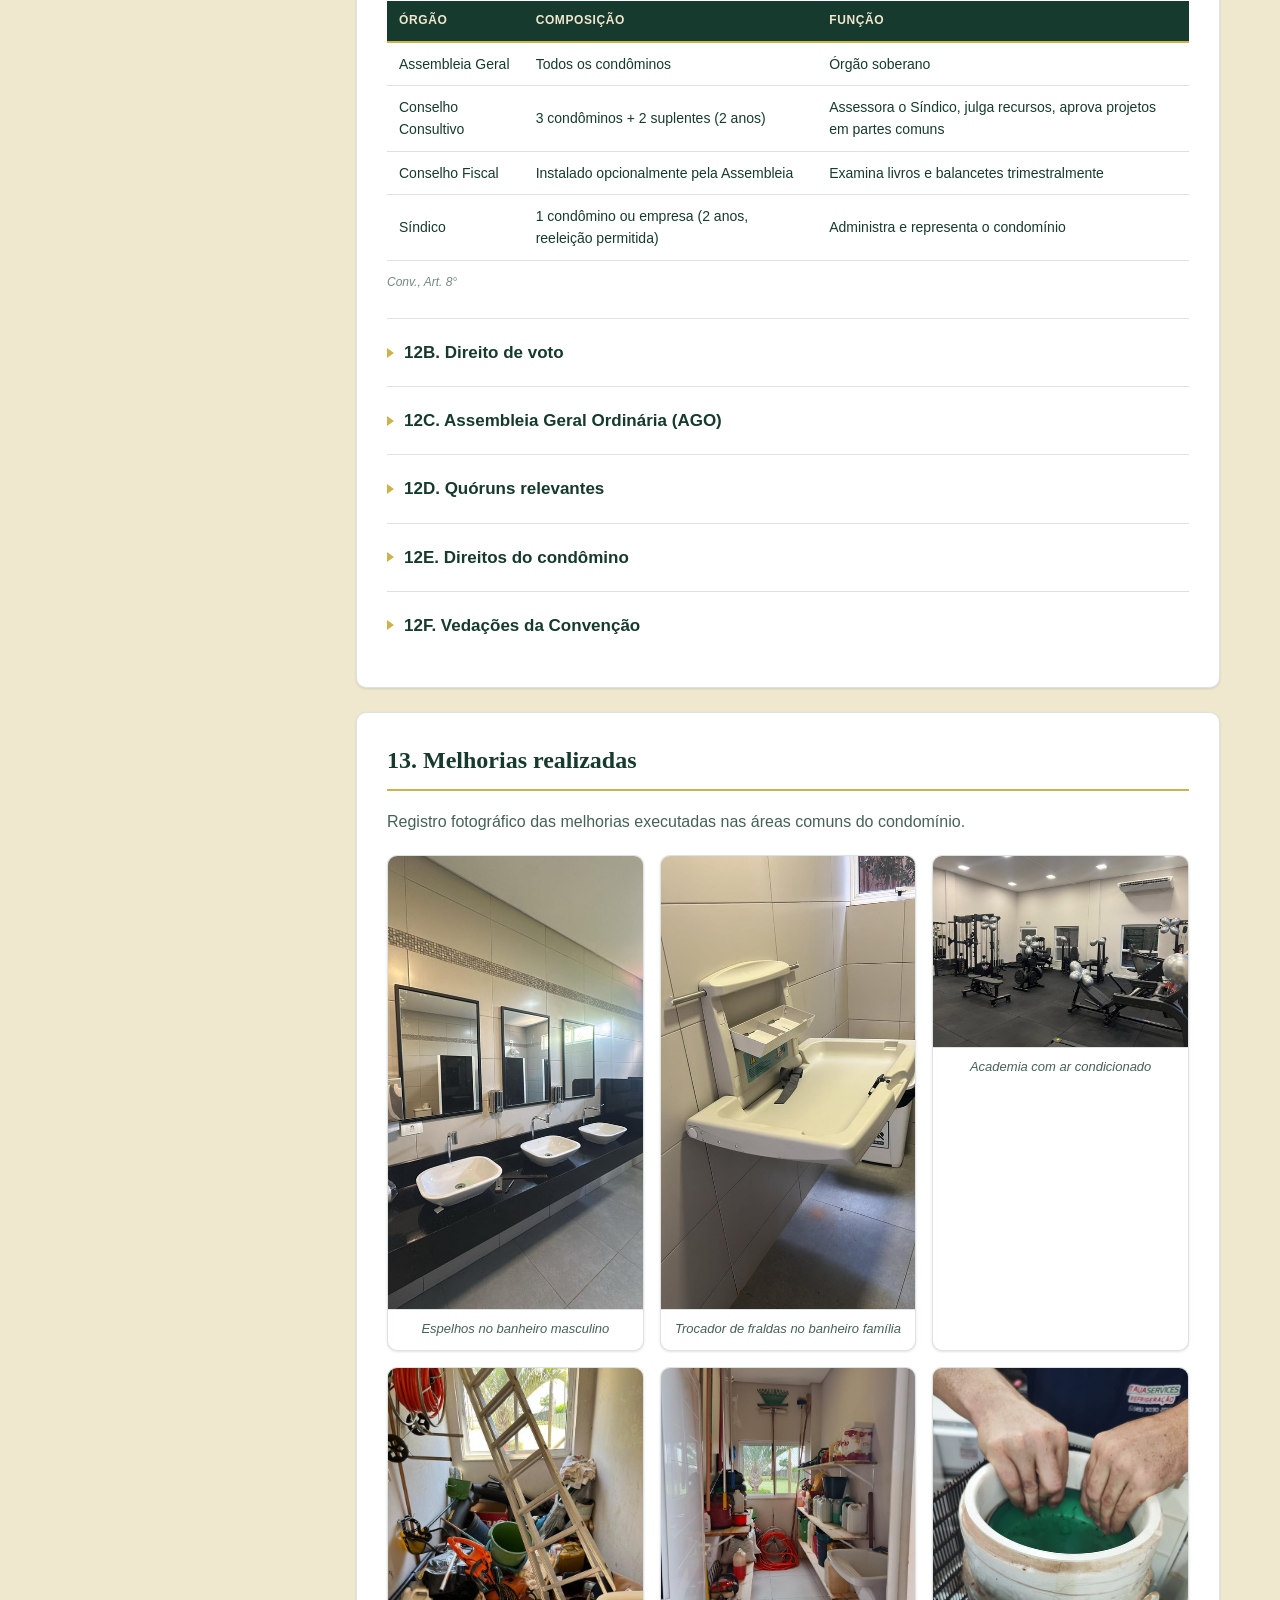
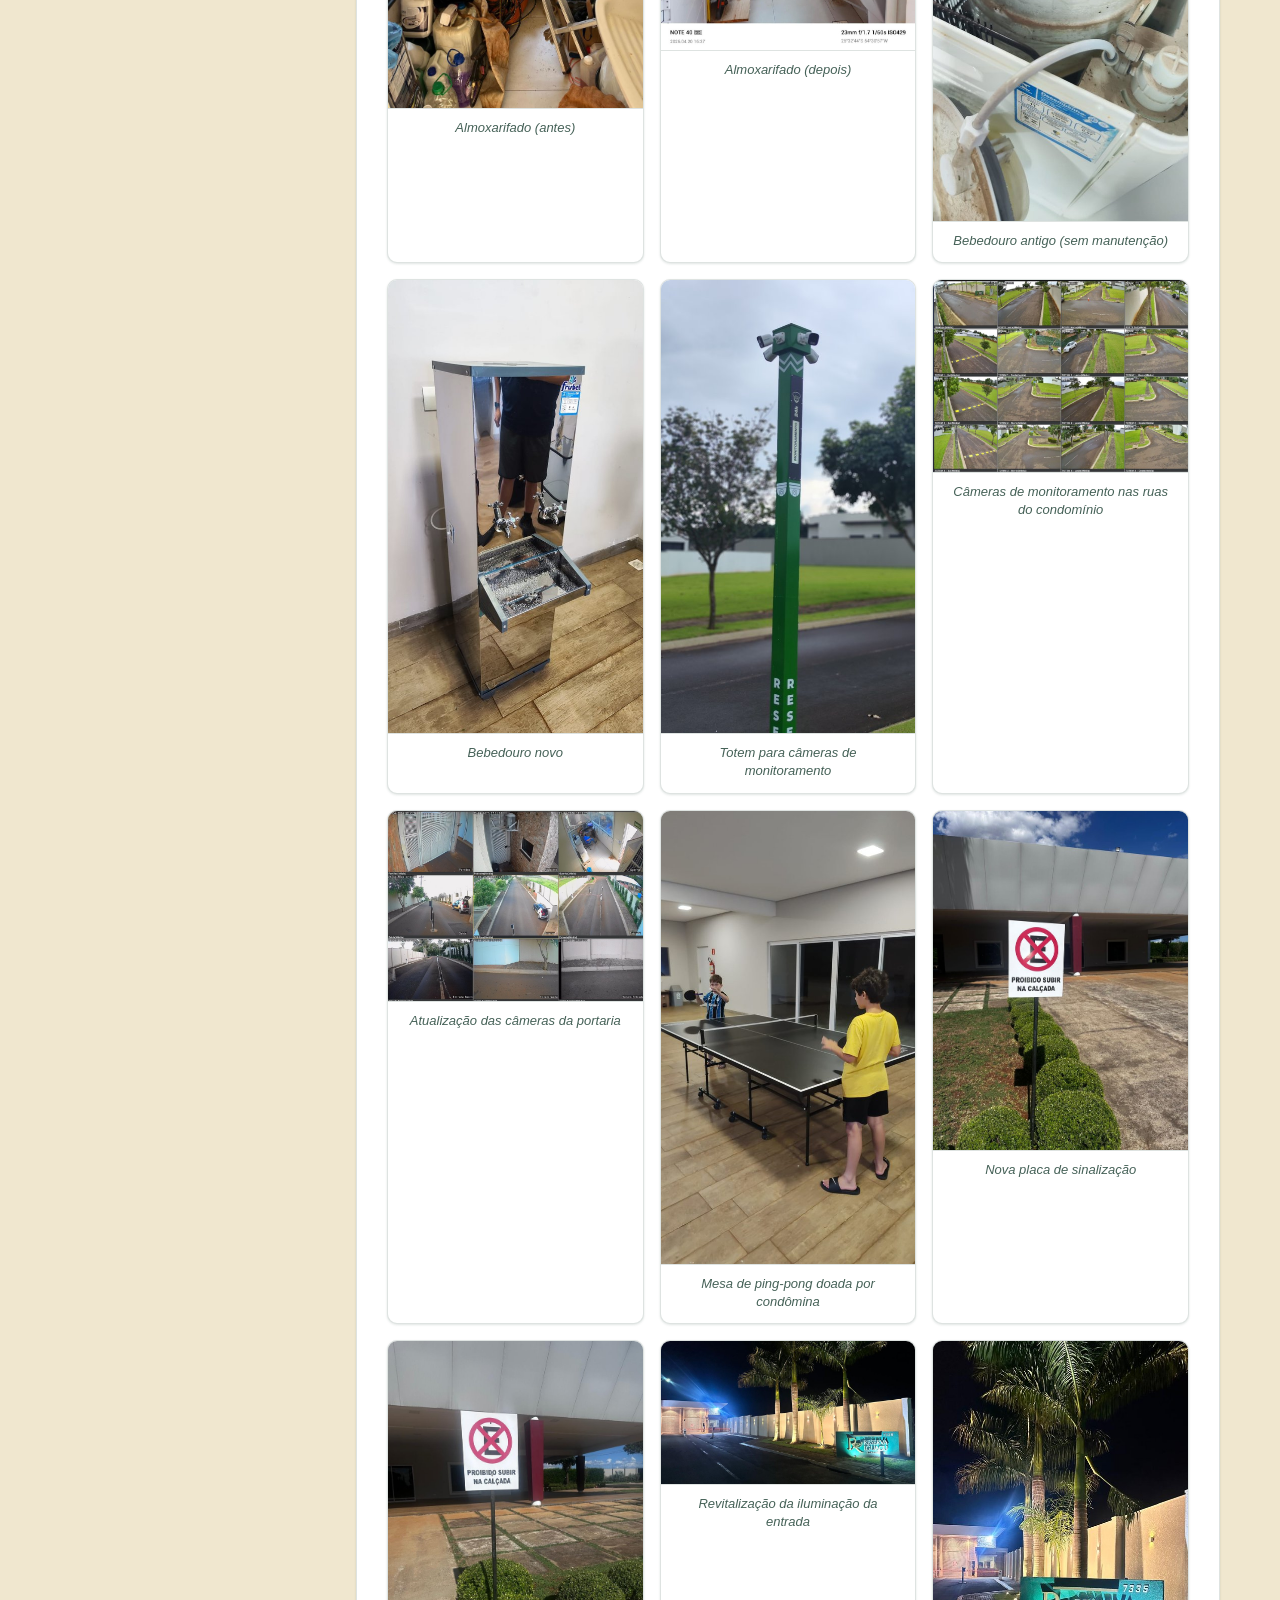
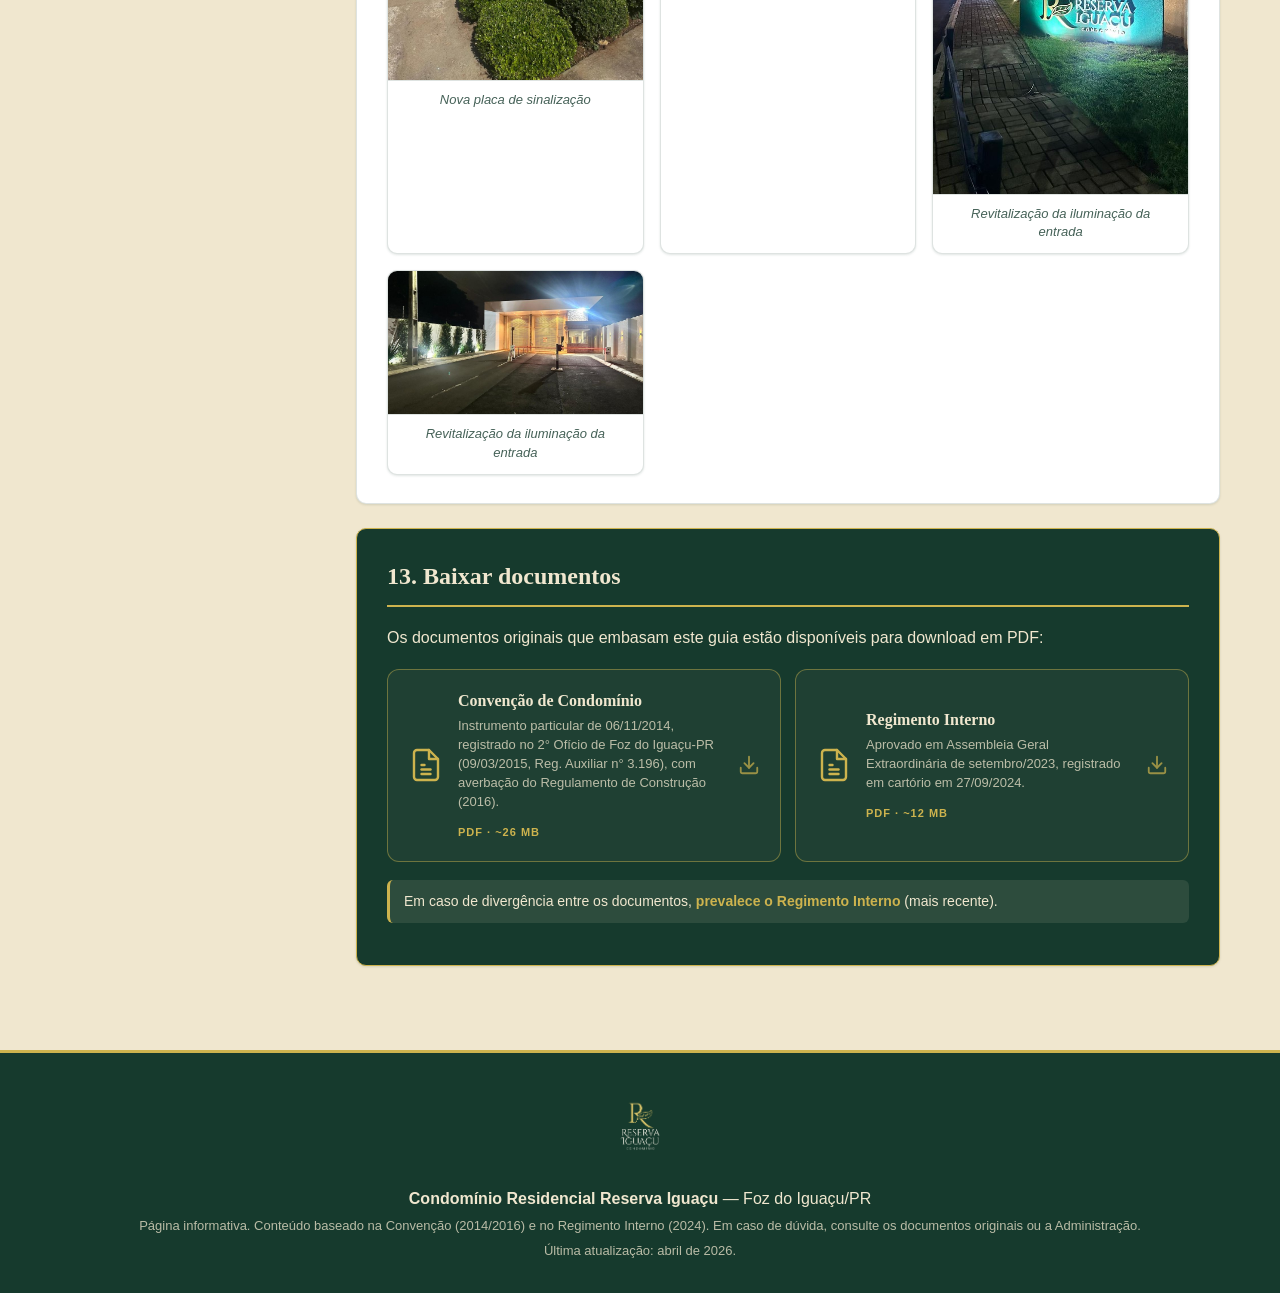
==== commit 325f56c3: "docs: explicitar atuação da Stadium na análise do projeto e na vistoria Passos 3 e 7 agora deixam cl" ====
--- a/index.html
+++ b/index.html
@@ -112,8 +112,8 @@
             <span class="ref">RI, item 132</span>
           </li>
           <li>
-            <strong>Aguarde a aprovação interna e a certificação do condomínio.</strong>
-            O condomínio analisa e certifica o projeto antes de você levar à Prefeitura.
+            <strong>Análise técnica do projeto pela Stadium Arquitetura.</strong>
+            A Stadium é a empresa contratada pelo condomínio para analisar e certificar tecnicamente o projeto — verifica se ele atende a Convenção e o Regimento Interno. Só depois dessa certificação o projeto está pronto para ir à Prefeitura.
           </li>
           <li>
             <strong>Tire o Alvará de Execução de Obras na Prefeitura</strong> de Foz do Iguaçu.
@@ -126,7 +126,8 @@
             <strong>Inicie a obra somente após a Carta de Liberação.</strong>
           </li>
           <li>
-            <strong>Após a execução do gabarito, agende a vistoria obrigatória</strong> com o responsável técnico. <span class="ref">RI, item 184, §1°, II</span>
+            <strong>Após a execução do gabarito, agende a vistoria obrigatória com a Stadium Arquitetura.</strong>
+            É a Stadium quem realiza essa vistoria em nome do condomínio. <span class="ref">RI, item 184, §1°, II</span>
           </li>
           <li>
             <strong>Durante a obra:</strong> respeite os horários permitidos (veja <a href="#bl-1D">1D</a>), cumpra as obrigações do canteiro (<a href="#bl-1E">1E</a>) e comunique imediatamente qualquer alteração de projeto. <span class="ref">RI, itens 133, 188, 189</span>
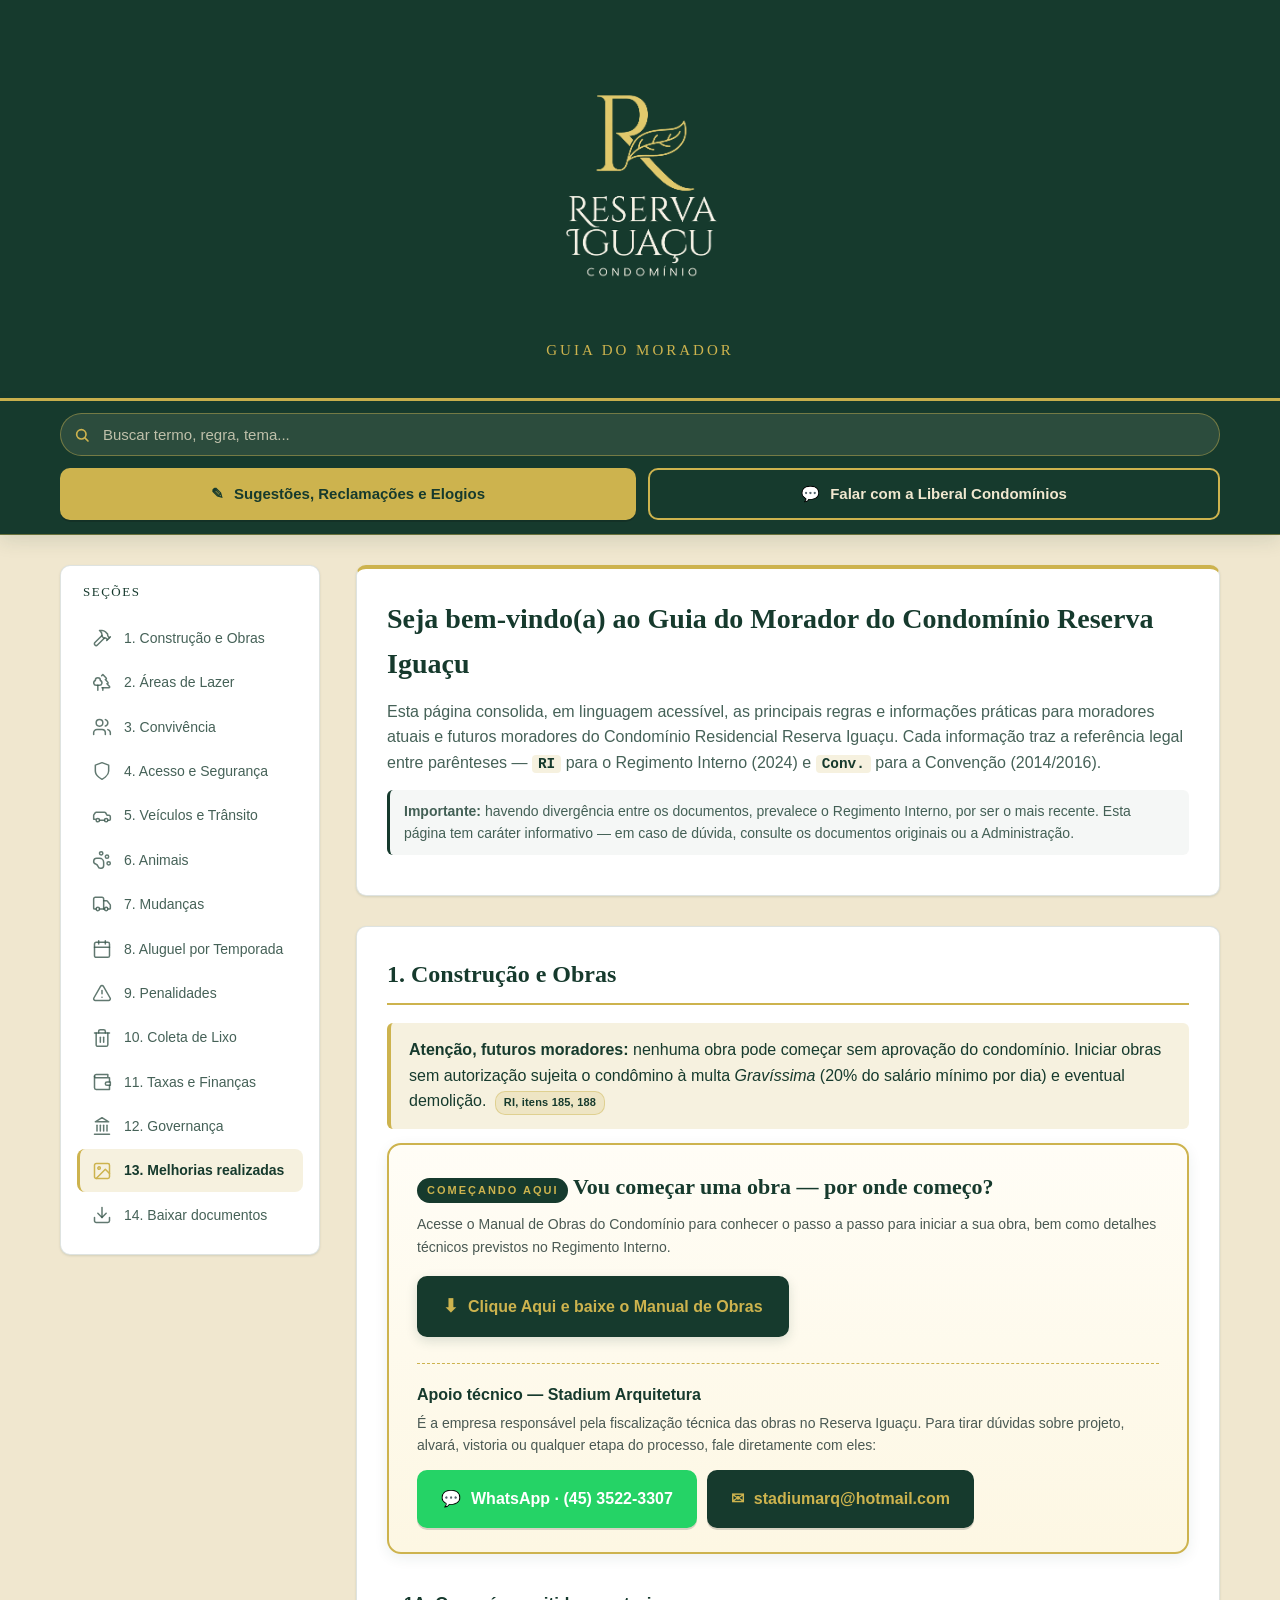
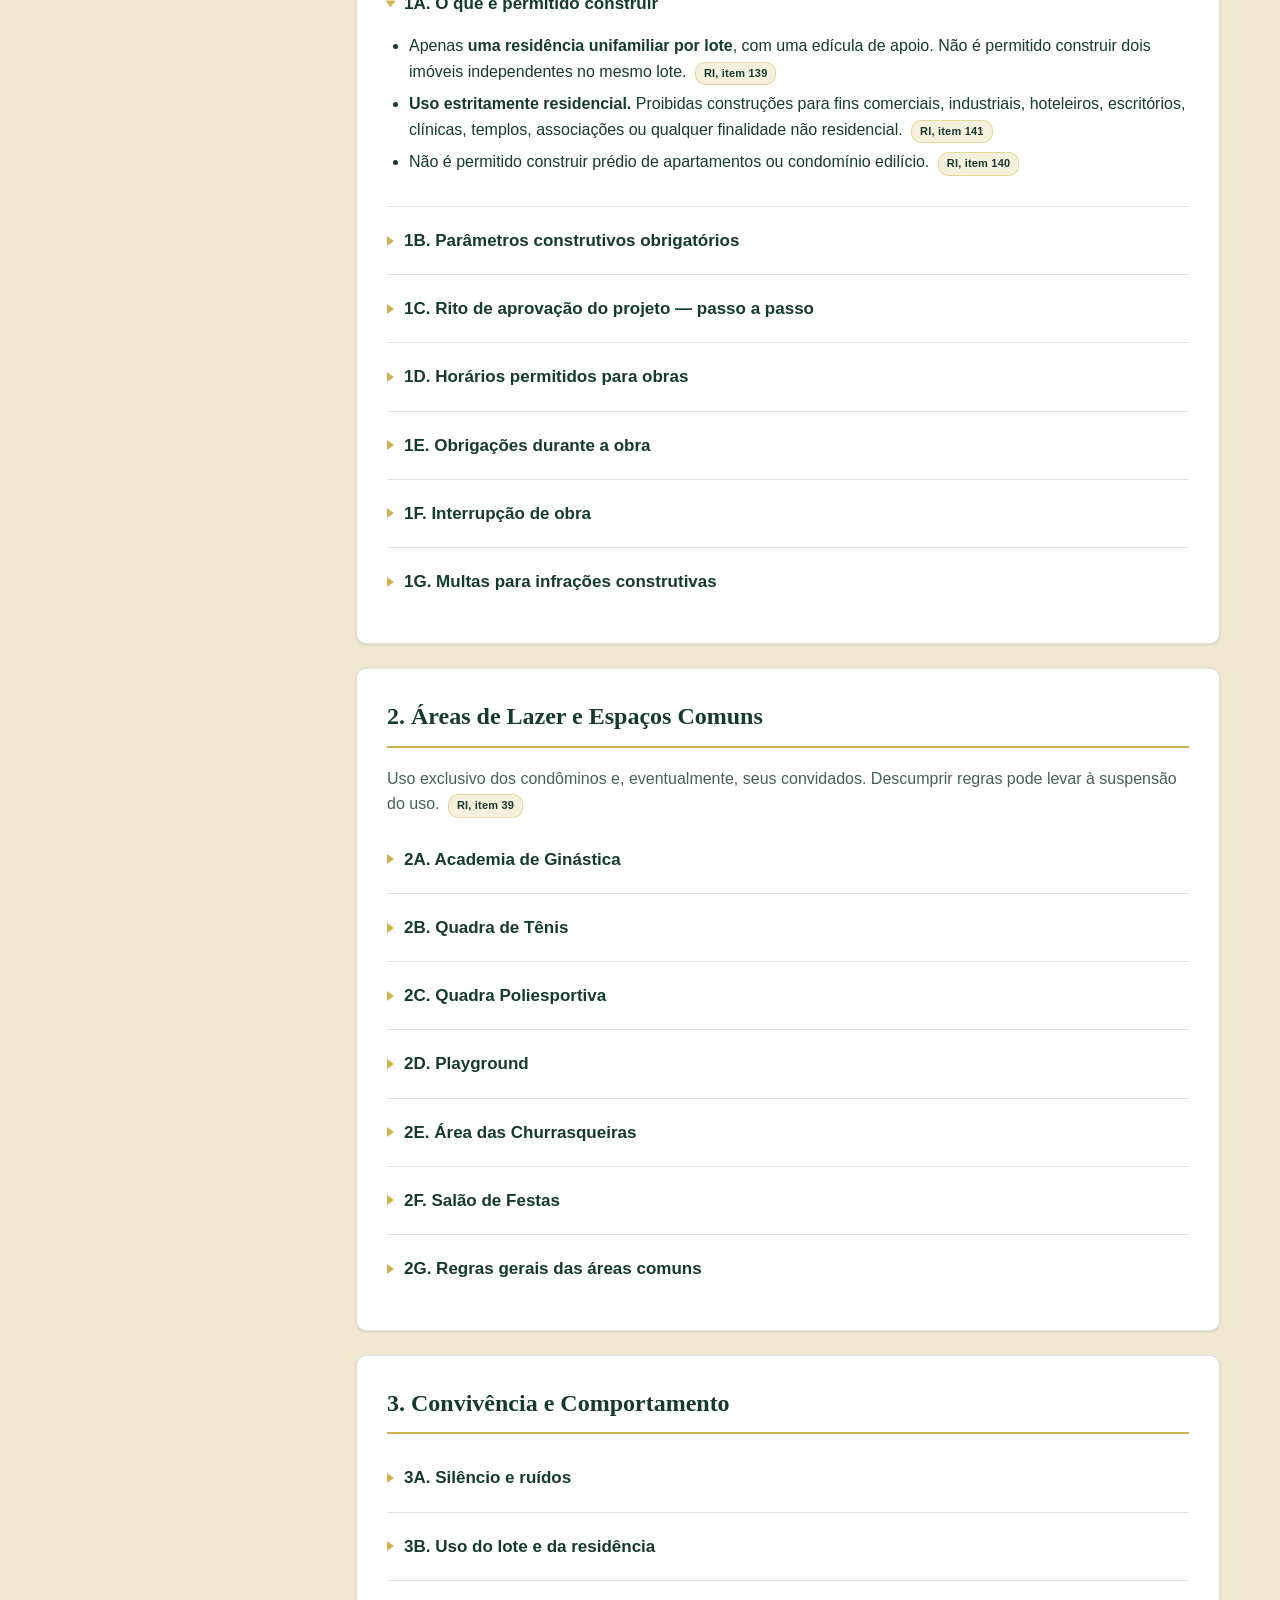
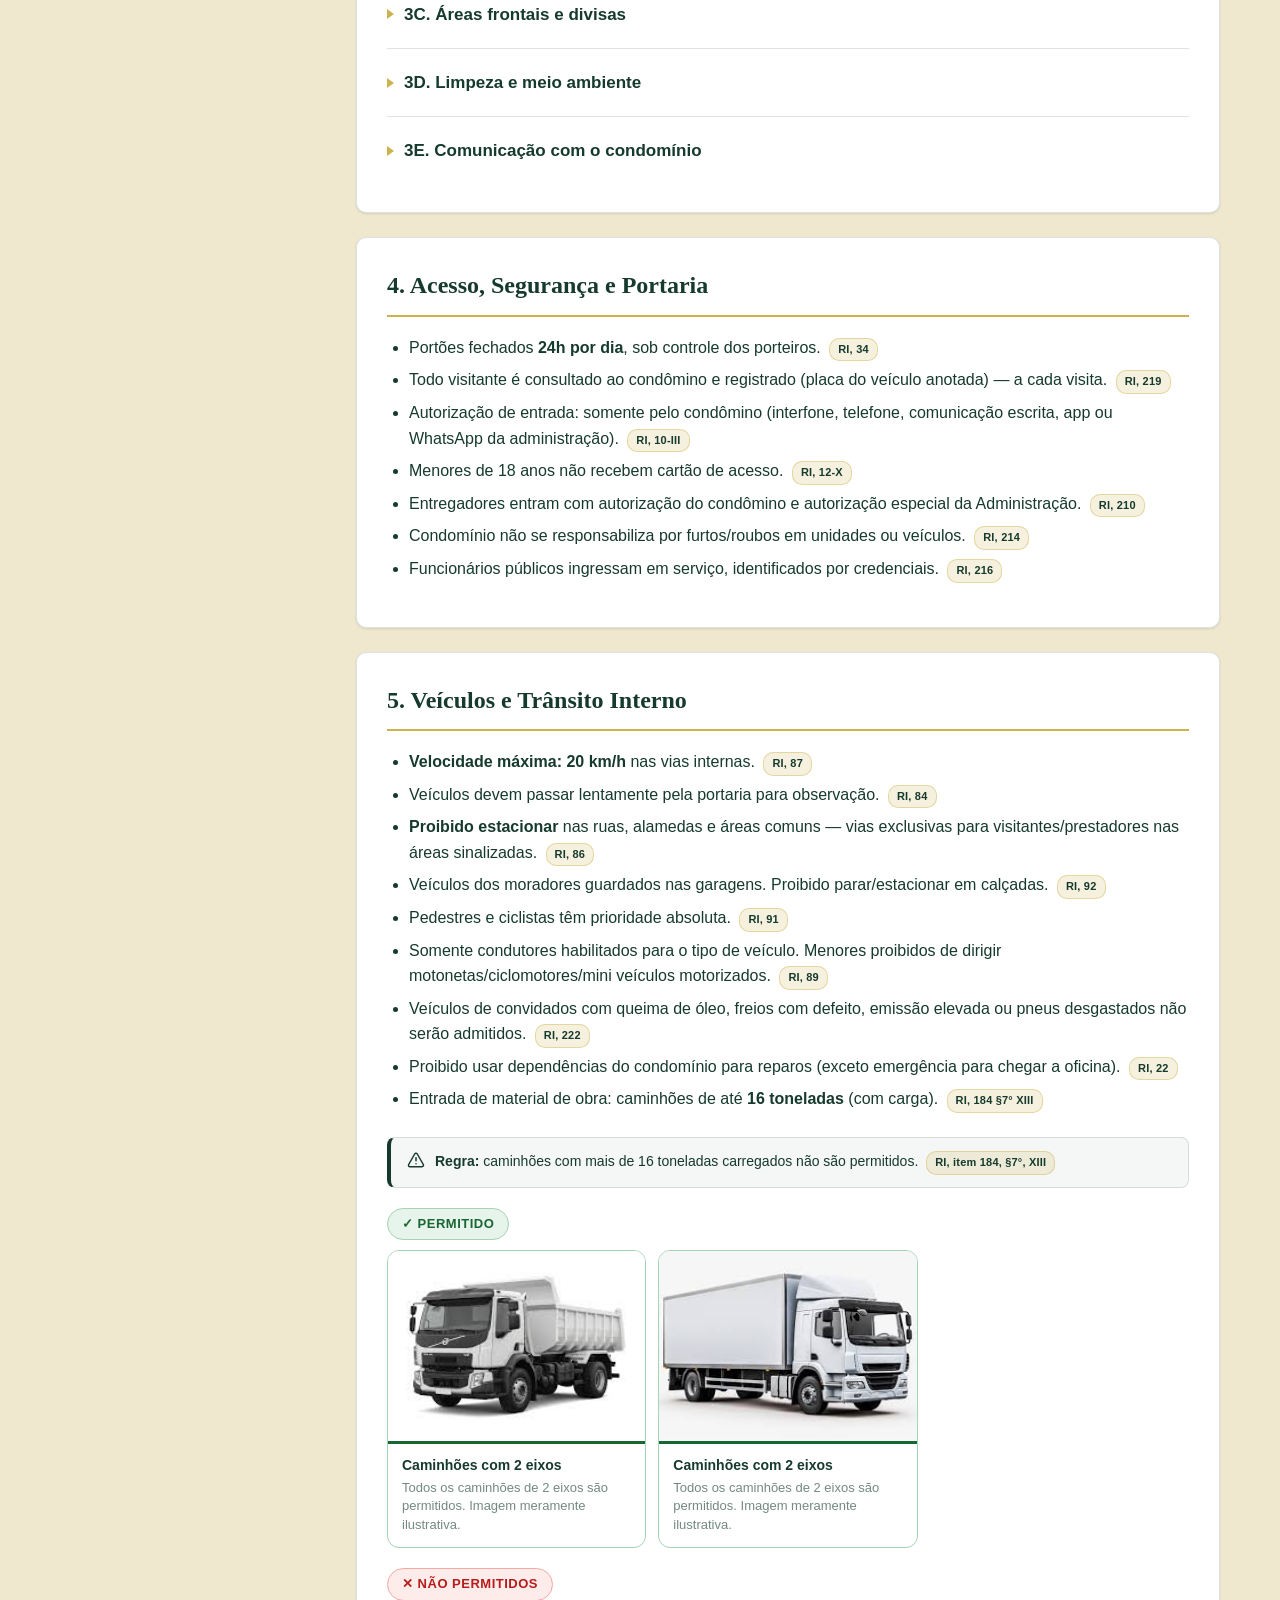
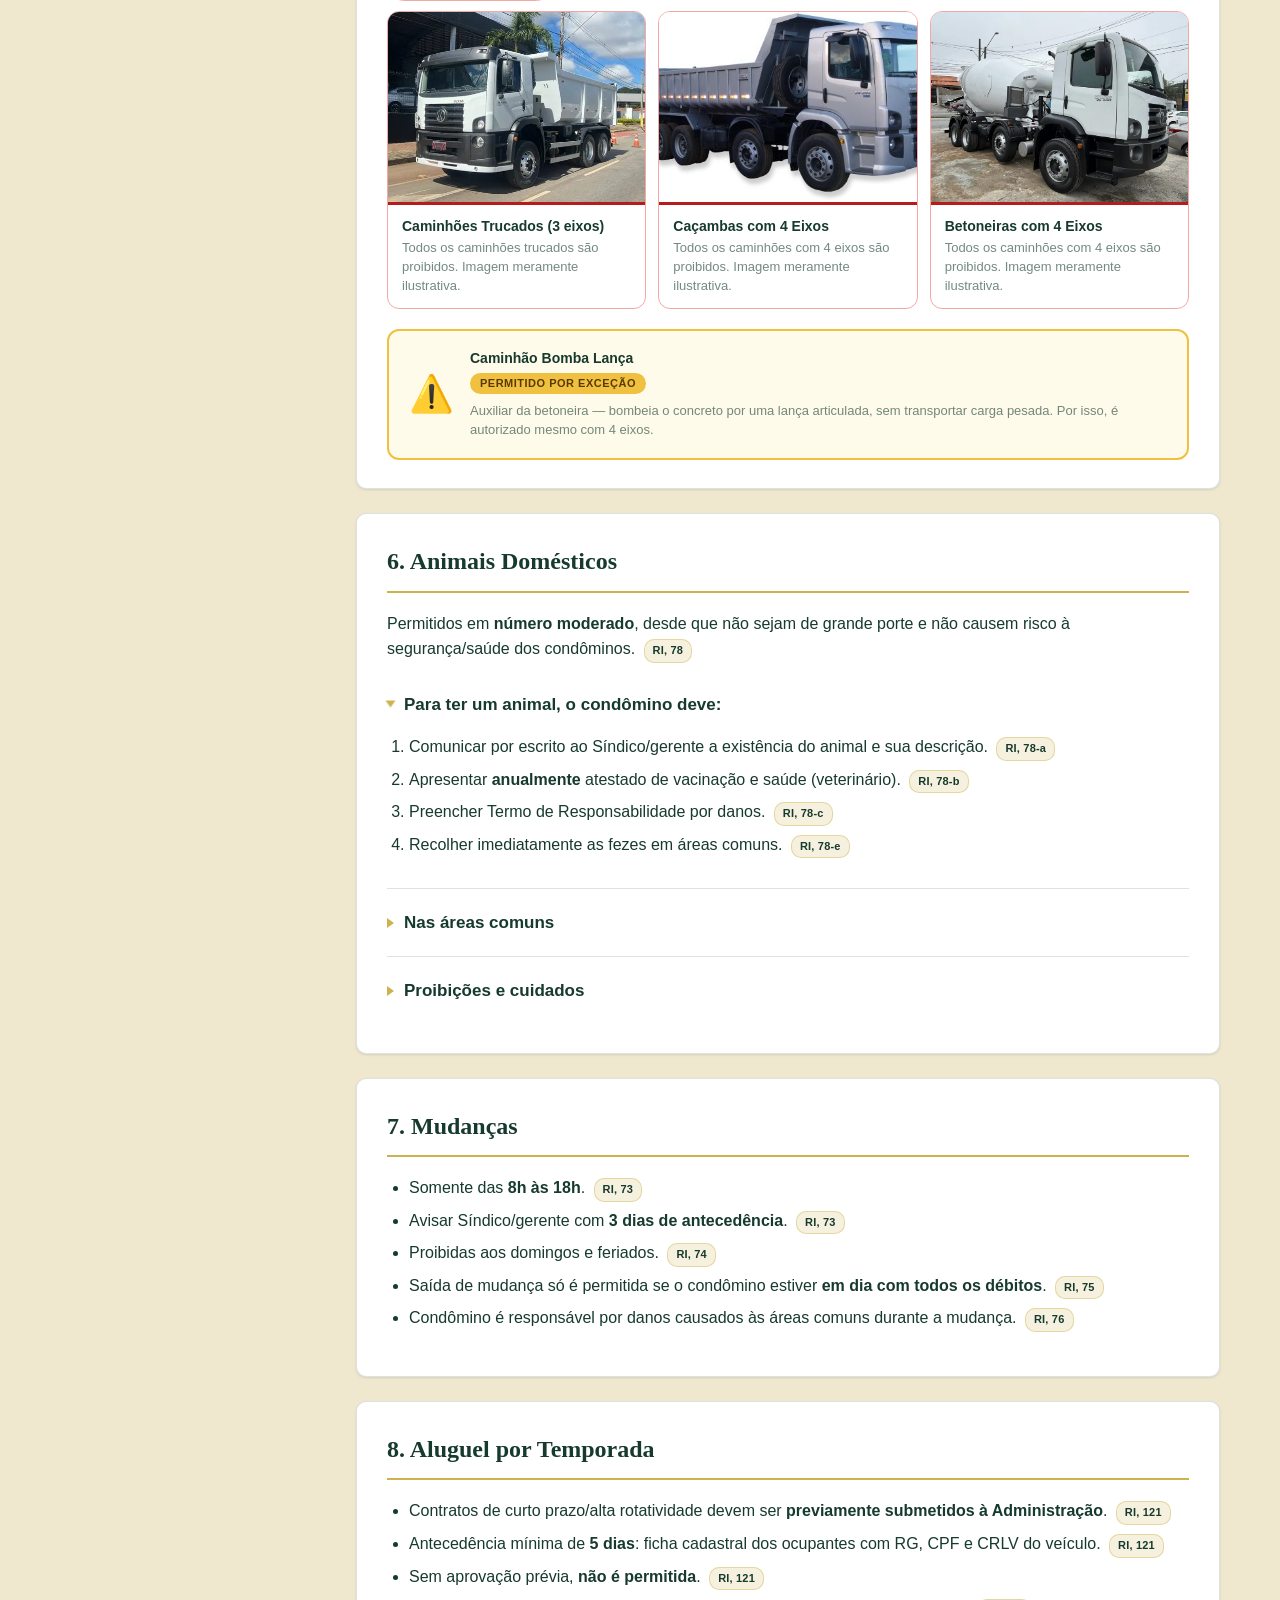
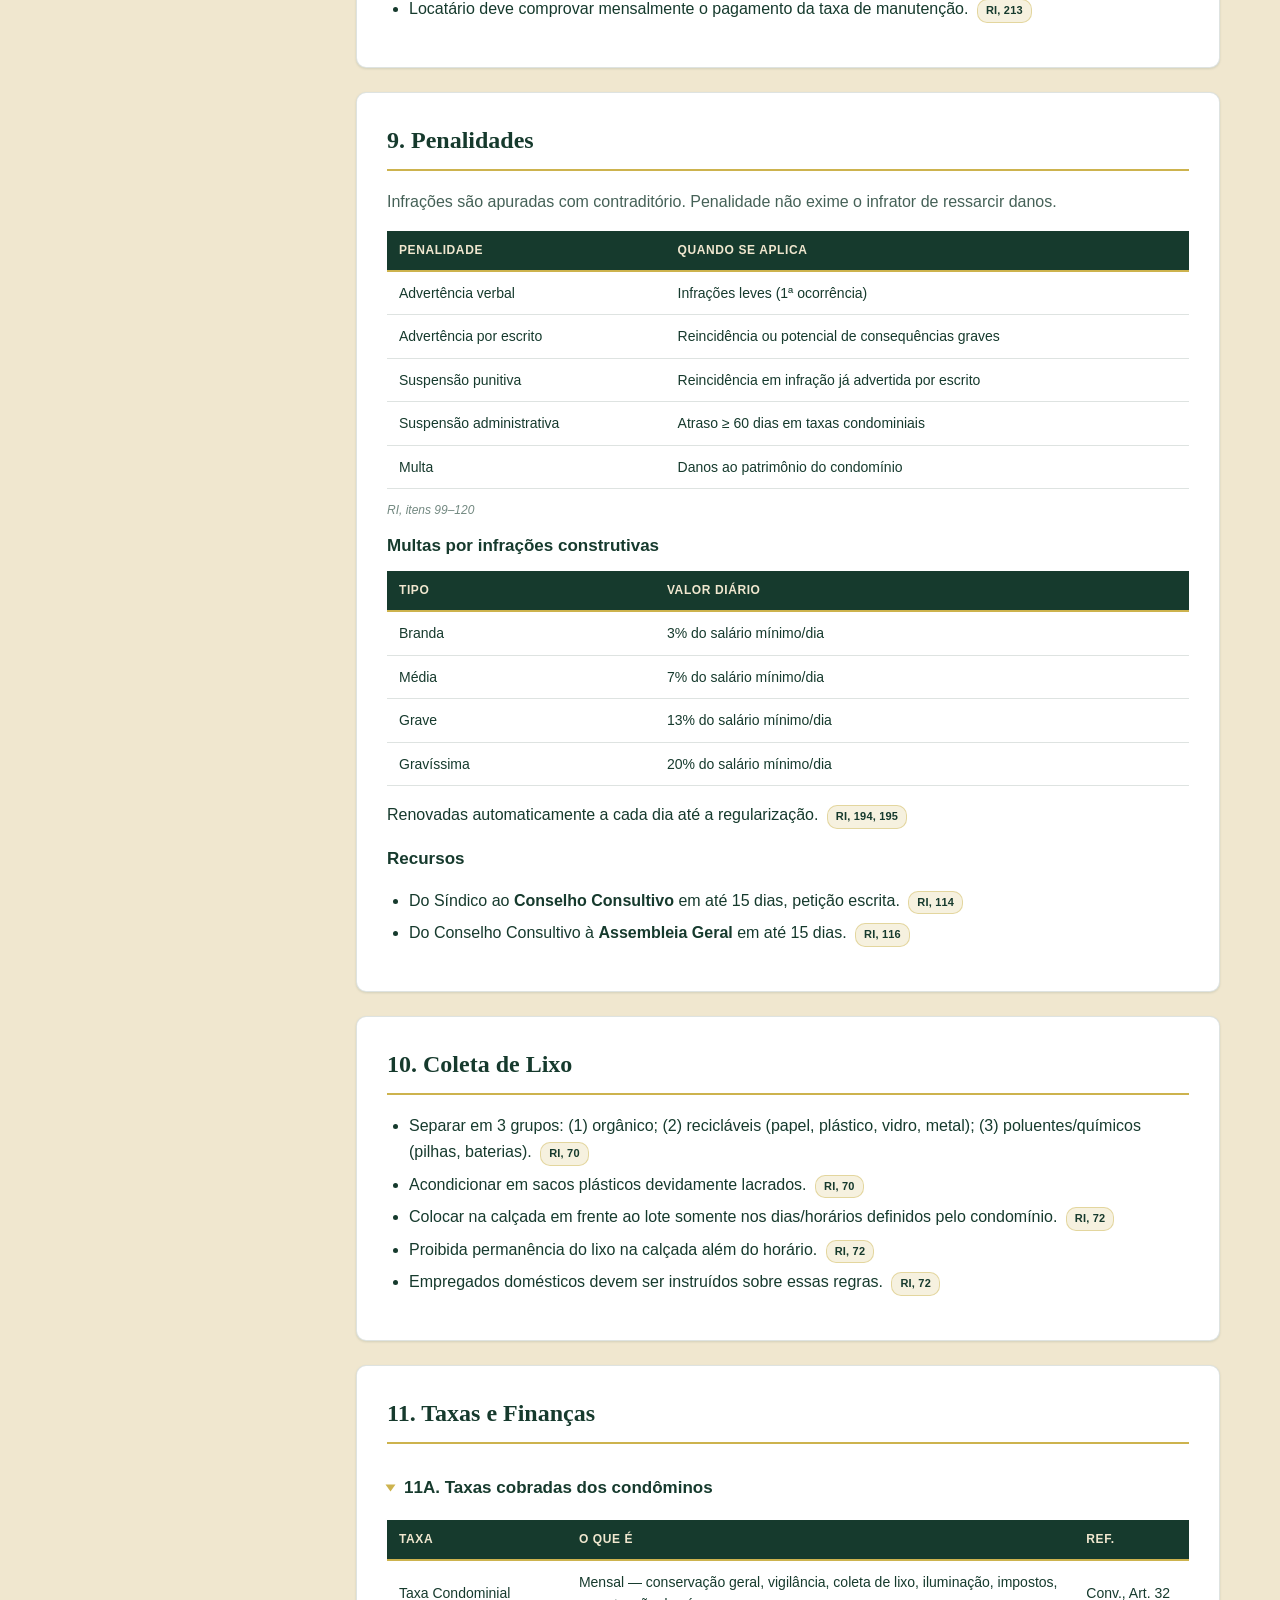
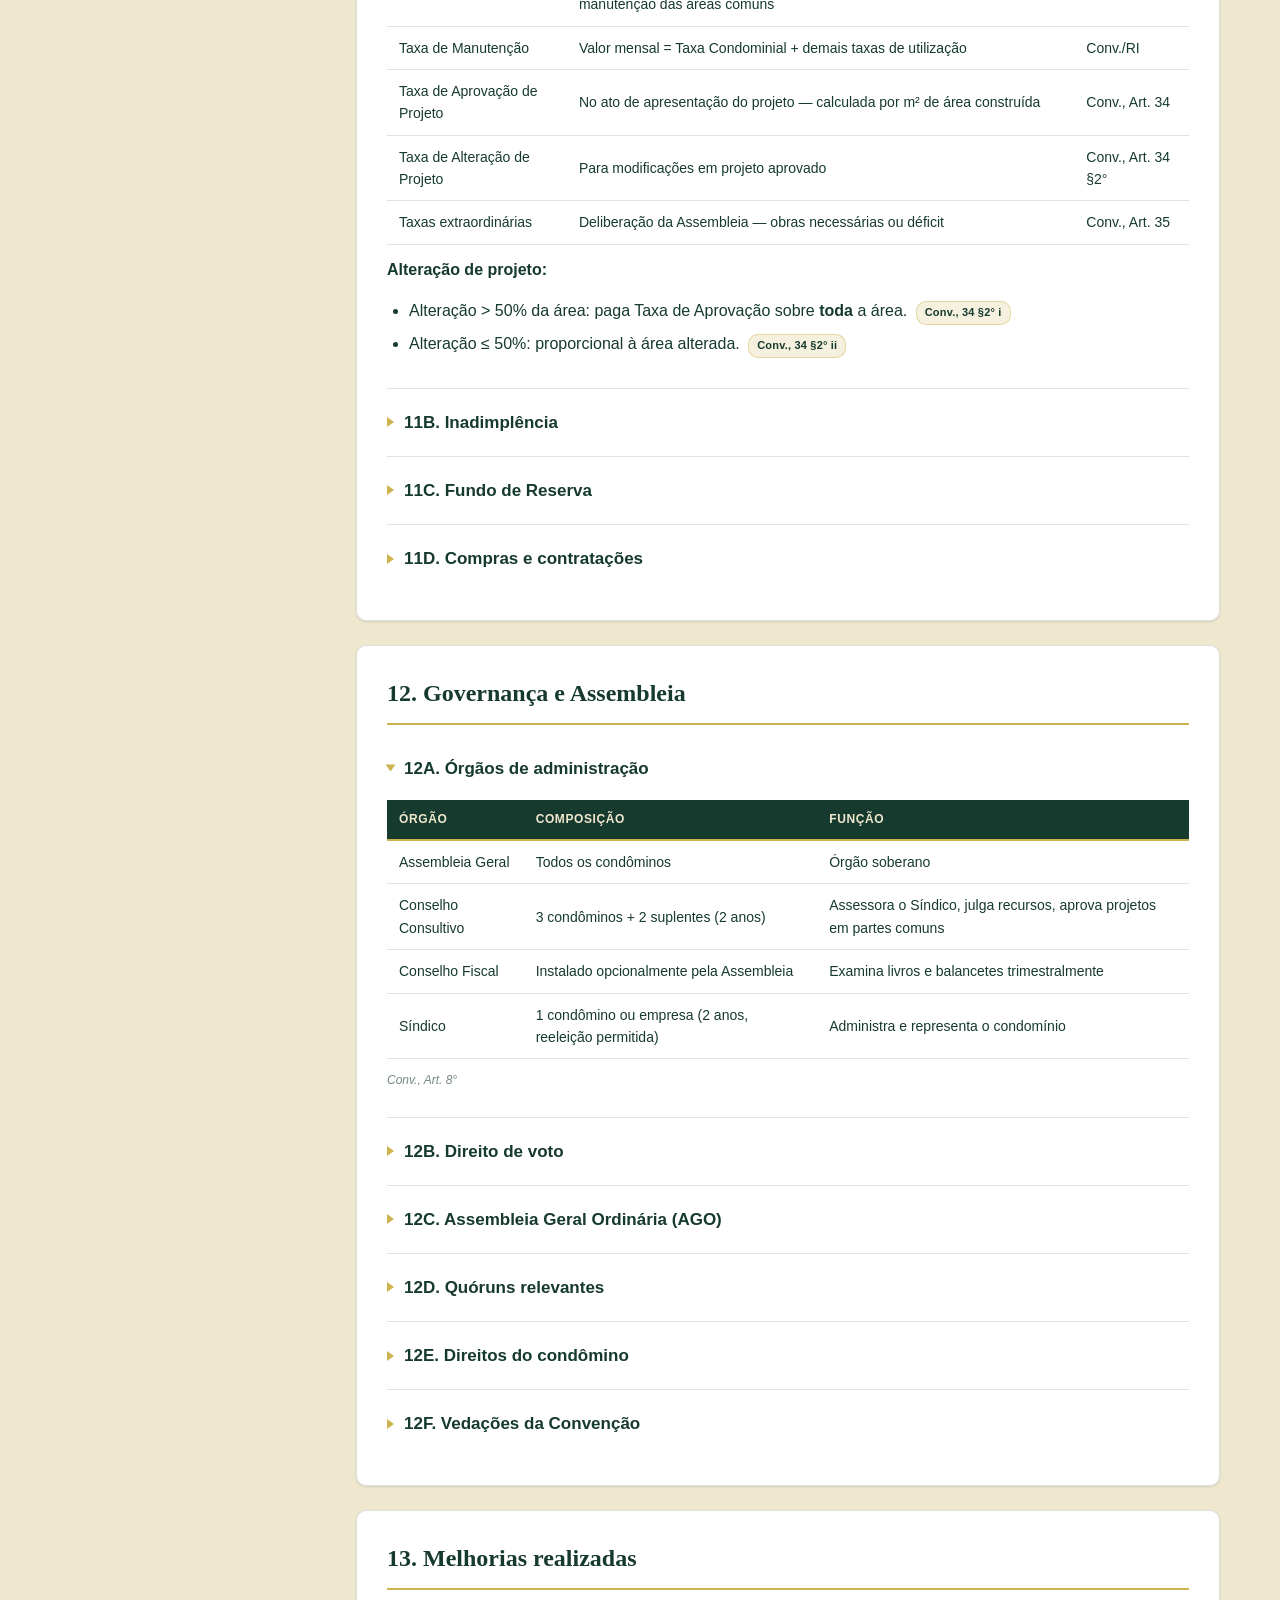
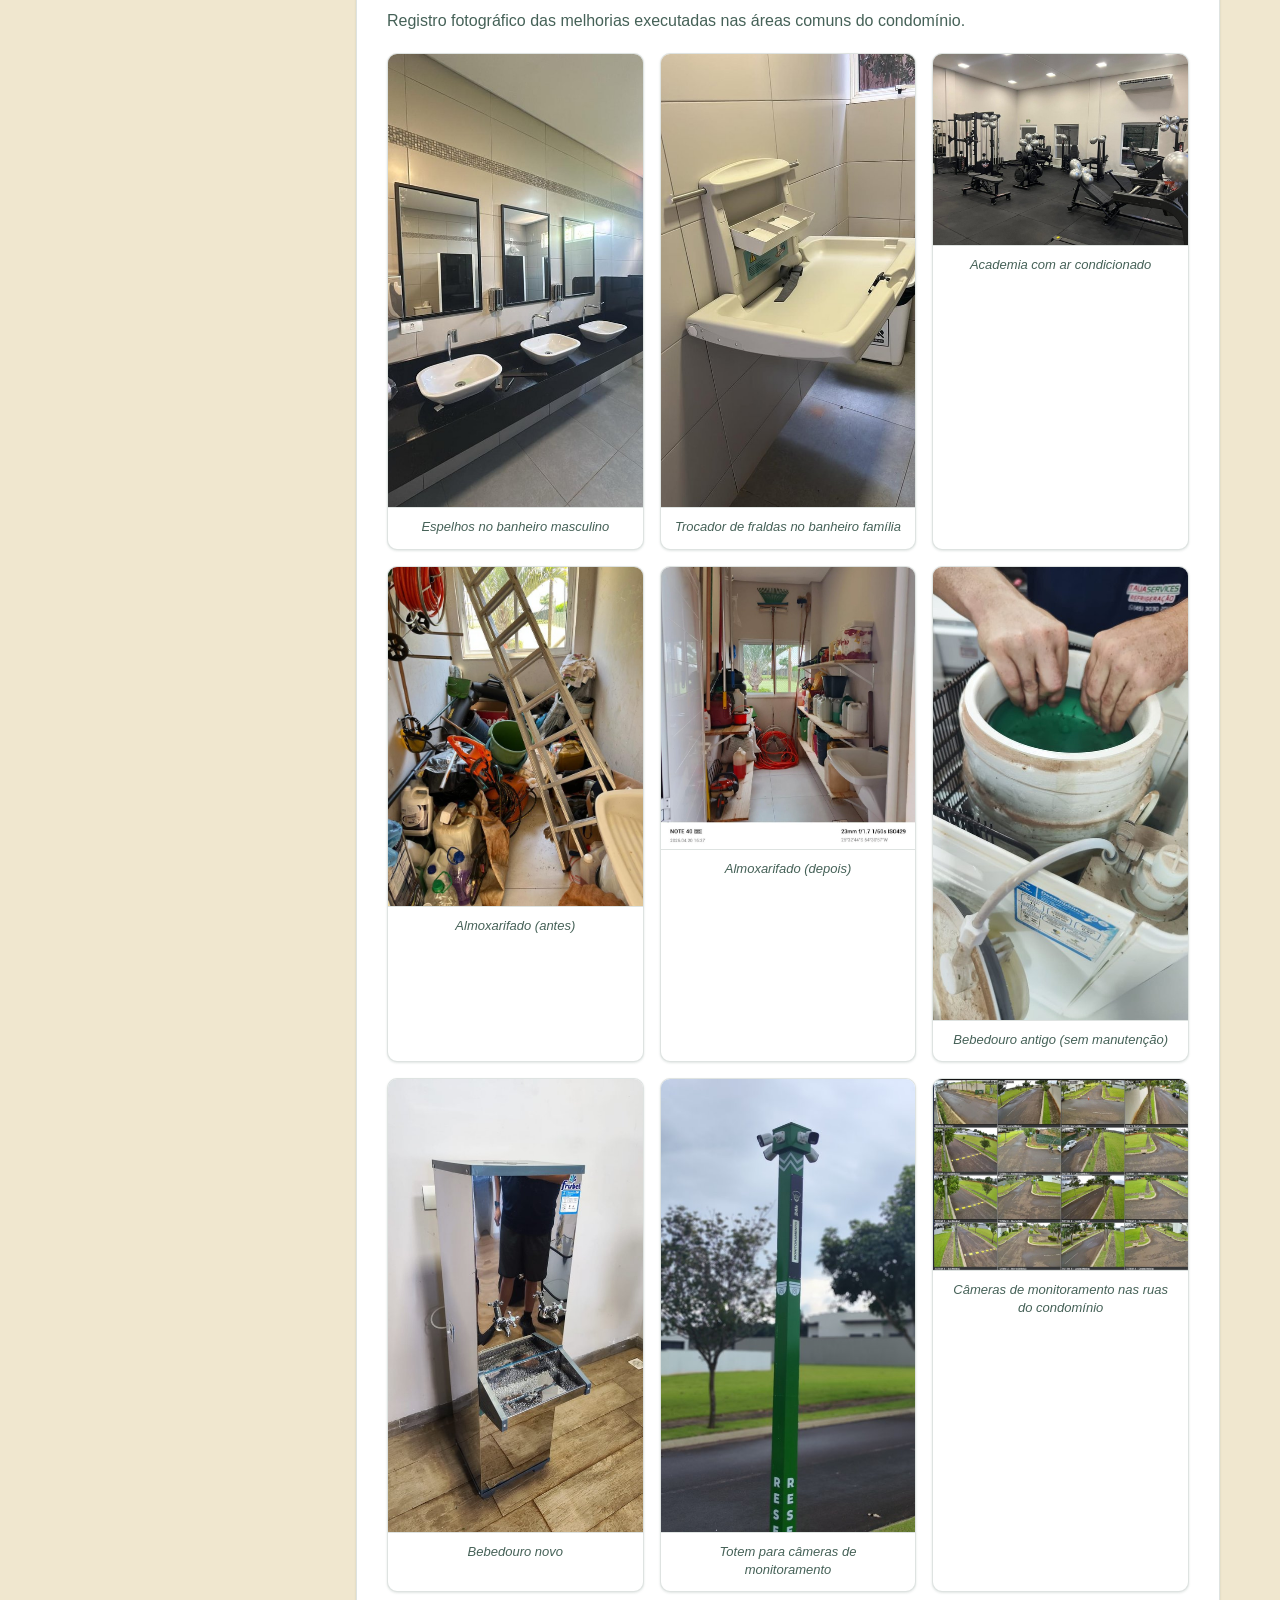
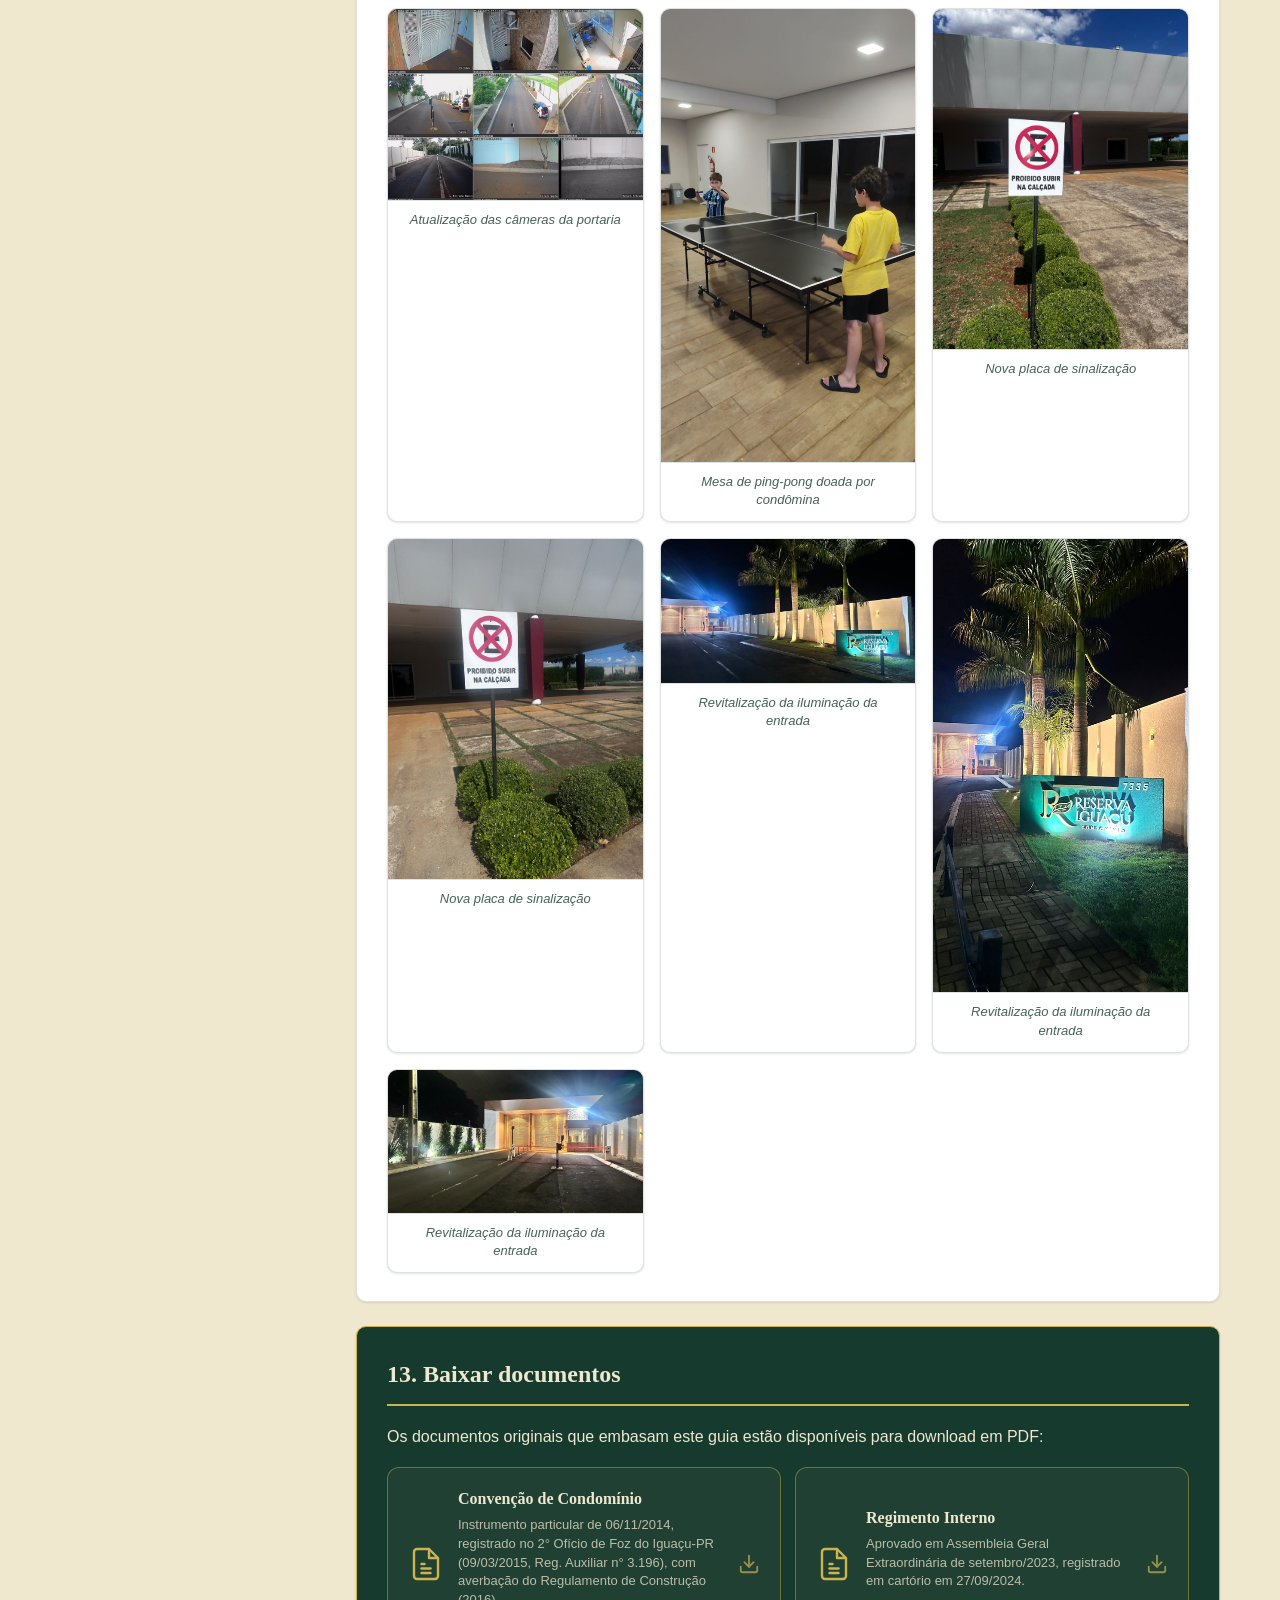
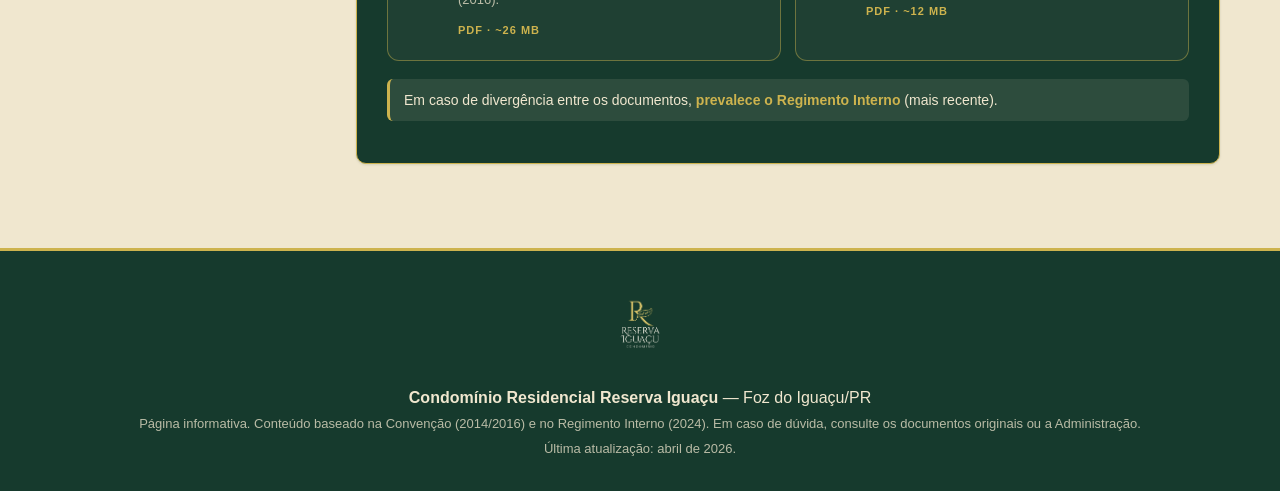
==== commit 83e75499: "Guia do morador: substituir passos da obra pelo Manual de Obras em PDF - Troca o subtitulo do bloco " ====
--- a/index.html
+++ b/index.html
@@ -98,44 +98,12 @@
         <div class="start-guide-header">
           <span class="start-guide-eyebrow">Começando aqui</span>
           <h3>Vou começar uma obra — por onde começo?</h3>
-          <p class="start-guide-sub">Um passo a passo prático. Os detalhes técnicos de cada item estão nos blocos abaixo.</p>
-        </div>
-
-        <ol class="start-guide-steps">
-          <li>
-            <strong>Contrate um arquiteto ou engenheiro responsável.</strong>
-            O projeto precisa atender aos parâmetros do condomínio (recuos, altura, taxa de ocupação, etc.) — confira em <a href="#bl-1B">"Parâmetros de construção"</a> e no que é permitido em <a href="#bl-1A">"O que é permitido construir"</a>.
-          </li>
-          <li>
-            <strong>Protocole o projeto no condomínio.</strong>
-            Entregue o projeto arquitetônico assinado pelo responsável técnico.
-            <span class="ref">RI, item 132</span>
-          </li>
-          <li>
-            <strong>Análise técnica do projeto pela Stadium Arquitetura.</strong>
-            A Stadium é a empresa contratada pelo condomínio para analisar e certificar tecnicamente o projeto — verifica se ele atende a Convenção e o Regimento Interno. Só depois dessa certificação o projeto está pronto para ir à Prefeitura.
-          </li>
-          <li>
-            <strong>Tire o Alvará de Execução de Obras na Prefeitura</strong> de Foz do Iguaçu.
-          </li>
-          <li>
-            <strong>Entregue ao condomínio a cópia do projeto aprovado e o Alvará.</strong>
-            O condomínio emite a <em>Carta de Liberação de Obra</em>. <span class="ref">RI, item 132</span>
-          </li>
-          <li>
-            <strong>Inicie a obra somente após a Carta de Liberação.</strong>
-          </li>
-          <li>
-            <strong>Após a execução do gabarito, agende a vistoria obrigatória com a Stadium Arquitetura.</strong>
-            É a Stadium quem realiza essa vistoria em nome do condomínio. <span class="ref">RI, item 184, §1°, II</span>
-          </li>
-          <li>
-            <strong>Durante a obra:</strong> respeite os horários permitidos (veja <a href="#bl-1D">1D</a>), cumpra as obrigações do canteiro (<a href="#bl-1E">1E</a>) e comunique imediatamente qualquer alteração de projeto. <span class="ref">RI, itens 133, 188, 189</span>
-          </li>
-          <li>
-            <strong>Ao concluir:</strong> protocole o HABITE-SE na Prefeitura em até <strong>90 dias</strong> após a Carta de Liberação e apresente-o ao condomínio. A ocupação só pode ocorrer após o aceite. <span class="ref">RI, item 184, §13</span>
-          </li>
-        </ol>
+          <p class="start-guide-sub">Acesse o Manual de Obras do Condomínio para conhecer o passo a passo para iniciar a sua obra, bem como detalhes técnicos previstos no Regimento Interno.</p>
+        </div>
+
+        <a href="docs/manual-de-obras.pdf" class="start-guide-download" download>
+          <span aria-hidden="true">⬇</span> Clique Aqui e baixe o Manual de Obras
+        </a>
 
         <div class="start-guide-contact">
           <div class="contact-text">
--- a/styles.css
+++ b/styles.css
@@ -748,6 +748,28 @@
   text-underline-offset: 2px;
 }
 .start-guide-steps a:hover { text-decoration-color: var(--gold); }
+.start-guide-download {
+  display: inline-flex;
+  align-items: center;
+  gap: 10px;
+  background: var(--green);
+  color: var(--gold);
+  font-weight: 700;
+  font-size: 16px;
+  text-decoration: none;
+  padding: 14px 24px;
+  border-radius: 10px;
+  border: 2px solid var(--green);
+  margin: 0 0 22px;
+  box-shadow: 0 4px 12px rgba(22,58,45,.15);
+  transition: transform .15s ease, background .15s ease;
+}
+.start-guide-download span { font-size: 18px; }
+.start-guide-download:hover {
+  background: #0f2a20;
+  border-color: #0f2a20;
+  transform: translateY(-1px);
+}
 .start-guide-contact {
   margin-top: 4px;
   padding-top: 18px;
@@ -800,6 +822,7 @@
   .start-guide { padding: 18px; }
   .start-guide h3 { font-size: 19px; }
   .start-guide-steps li { font-size: 14px; padding-left: 46px; }
+  .start-guide-download { display: flex; justify-content: center; text-align: center; font-size: 15px; }
   .stadium-actions { flex-direction: column; }
   .cta-form.cta-stadium,
   .cta-form.cta-stadium-mail { text-align: center; justify-content: center; }
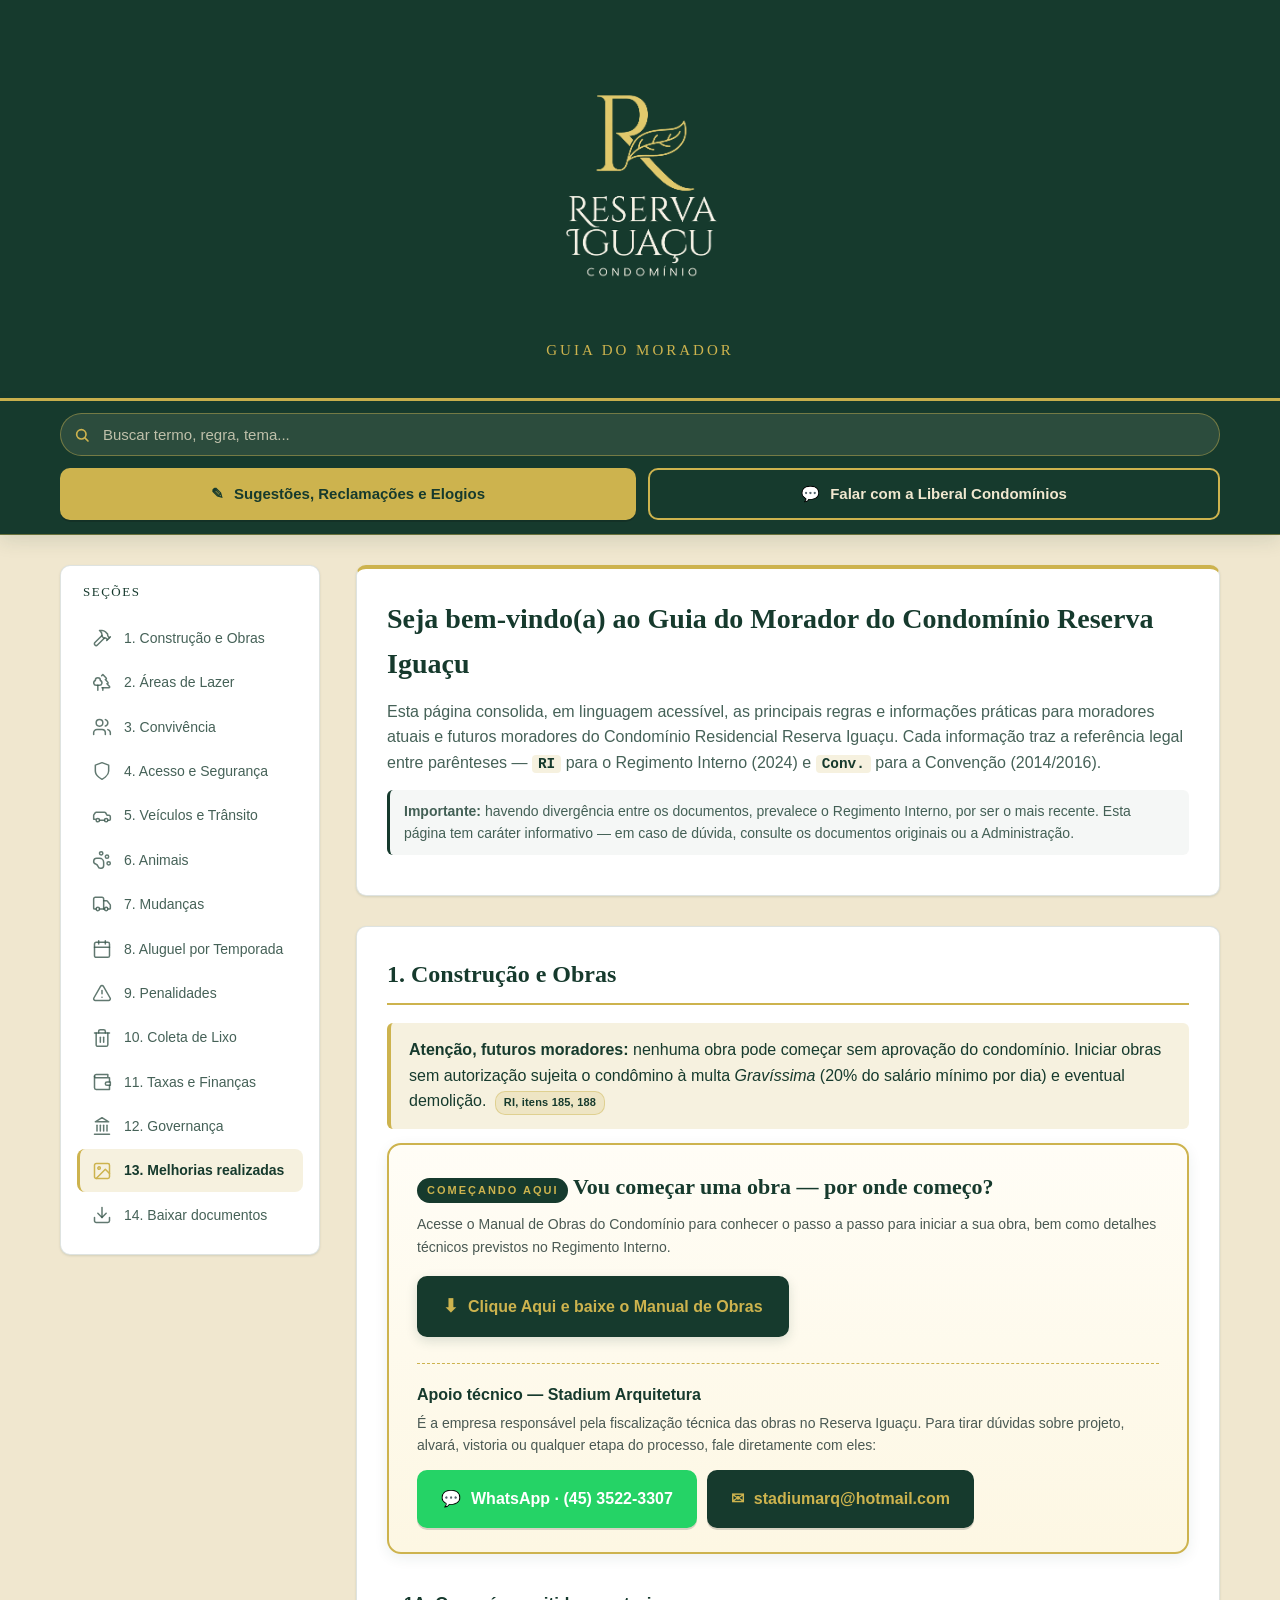
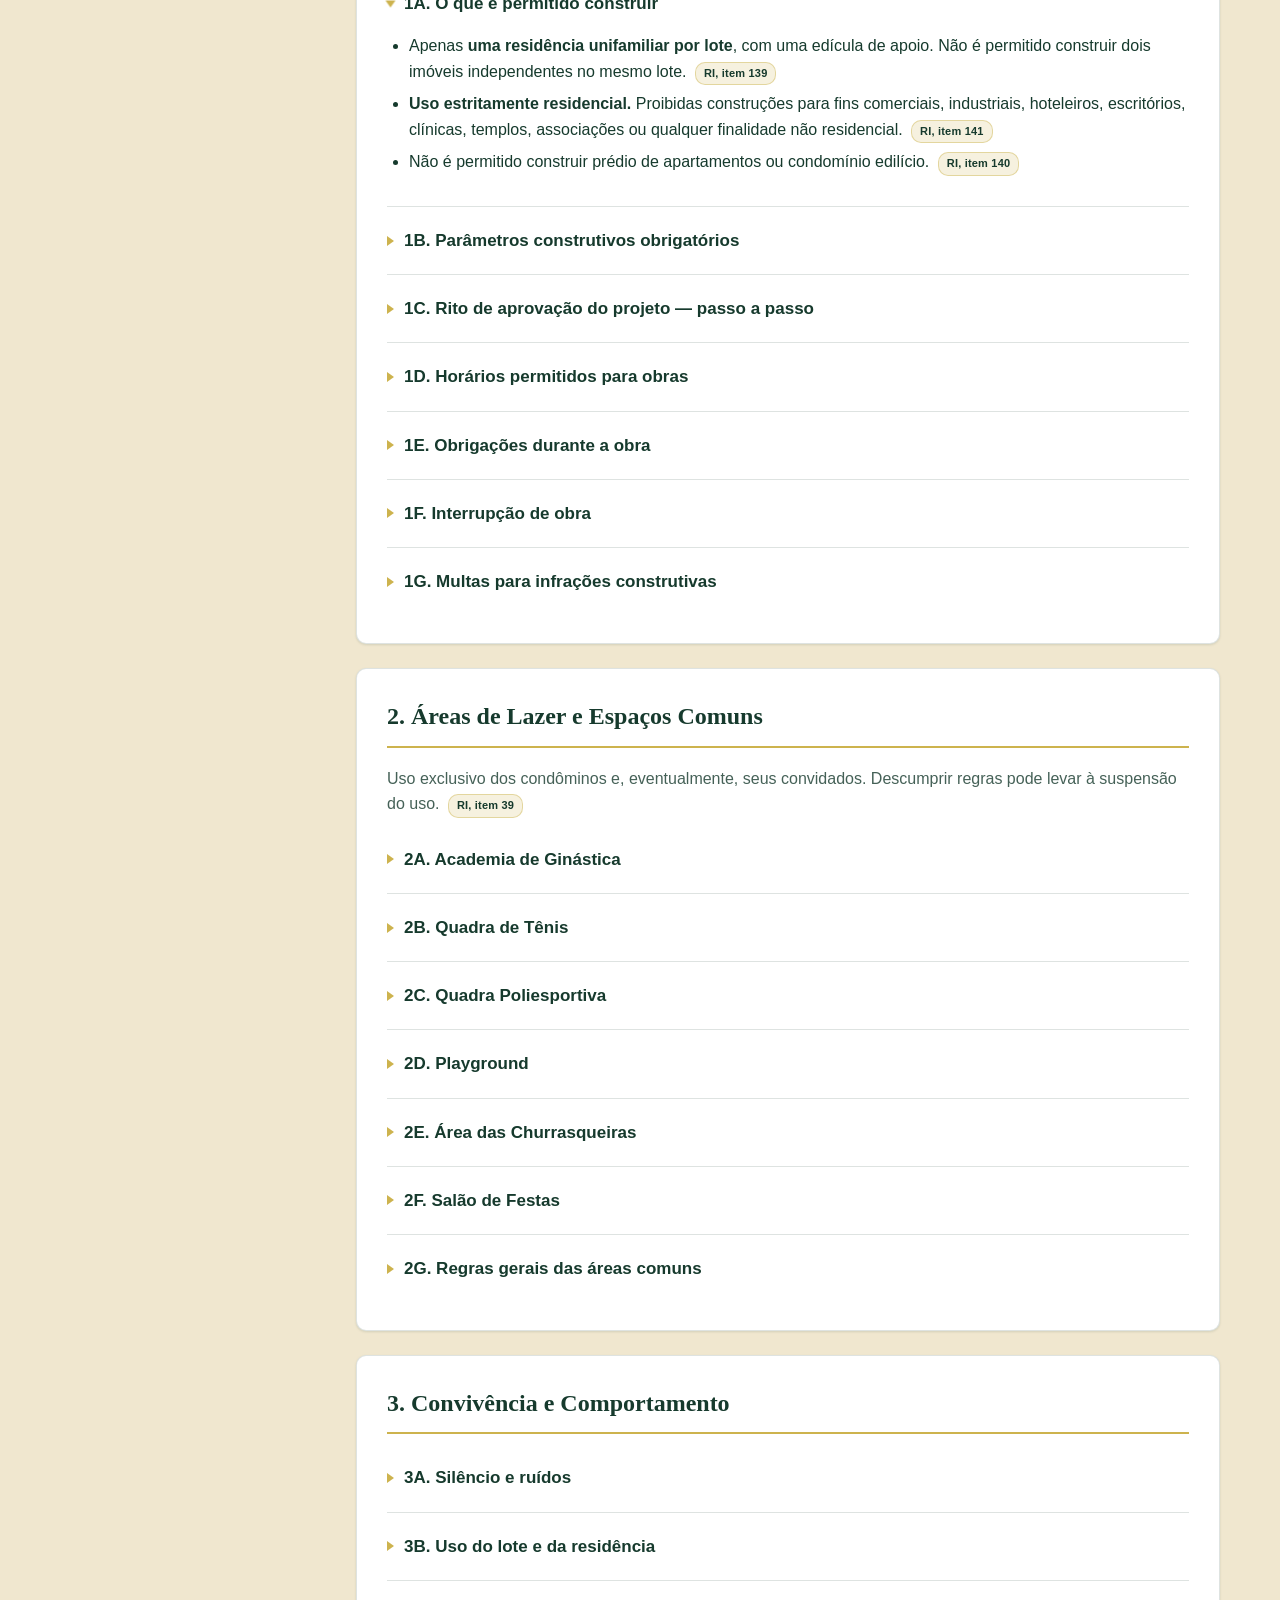
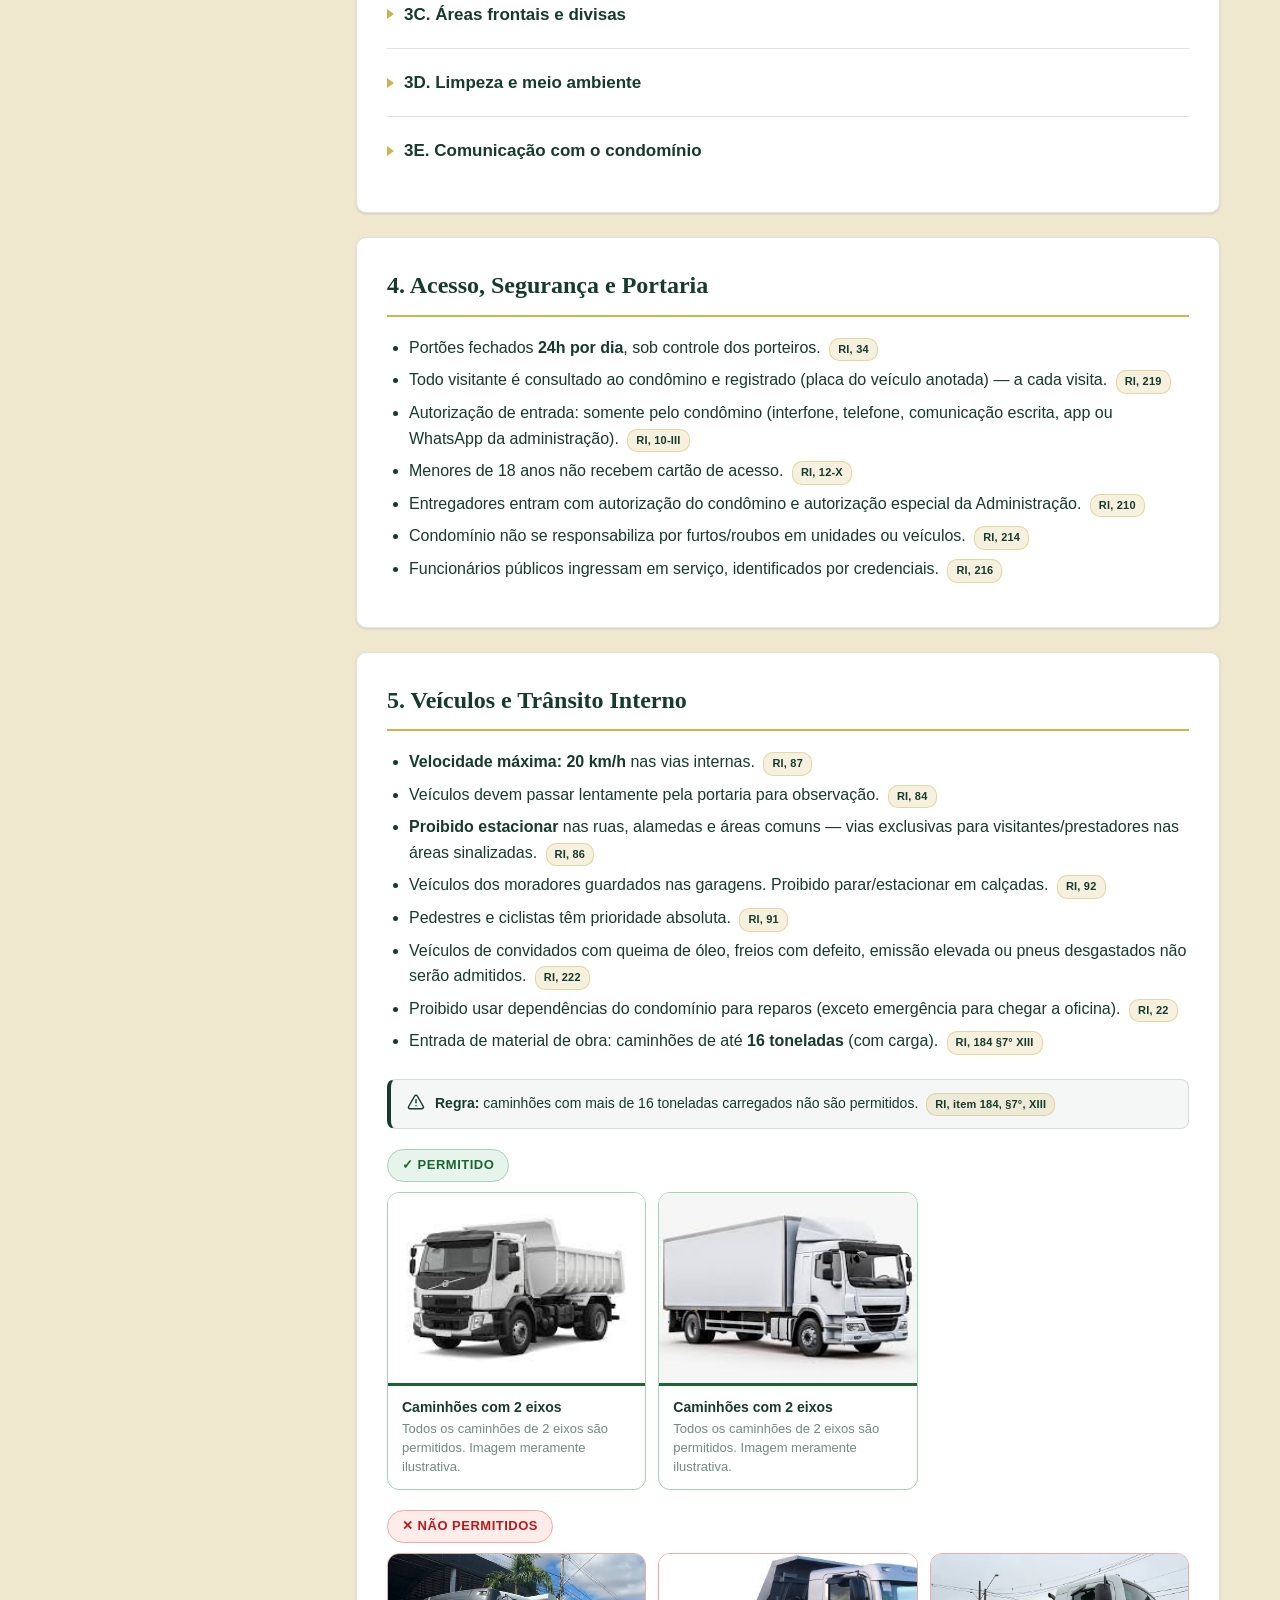
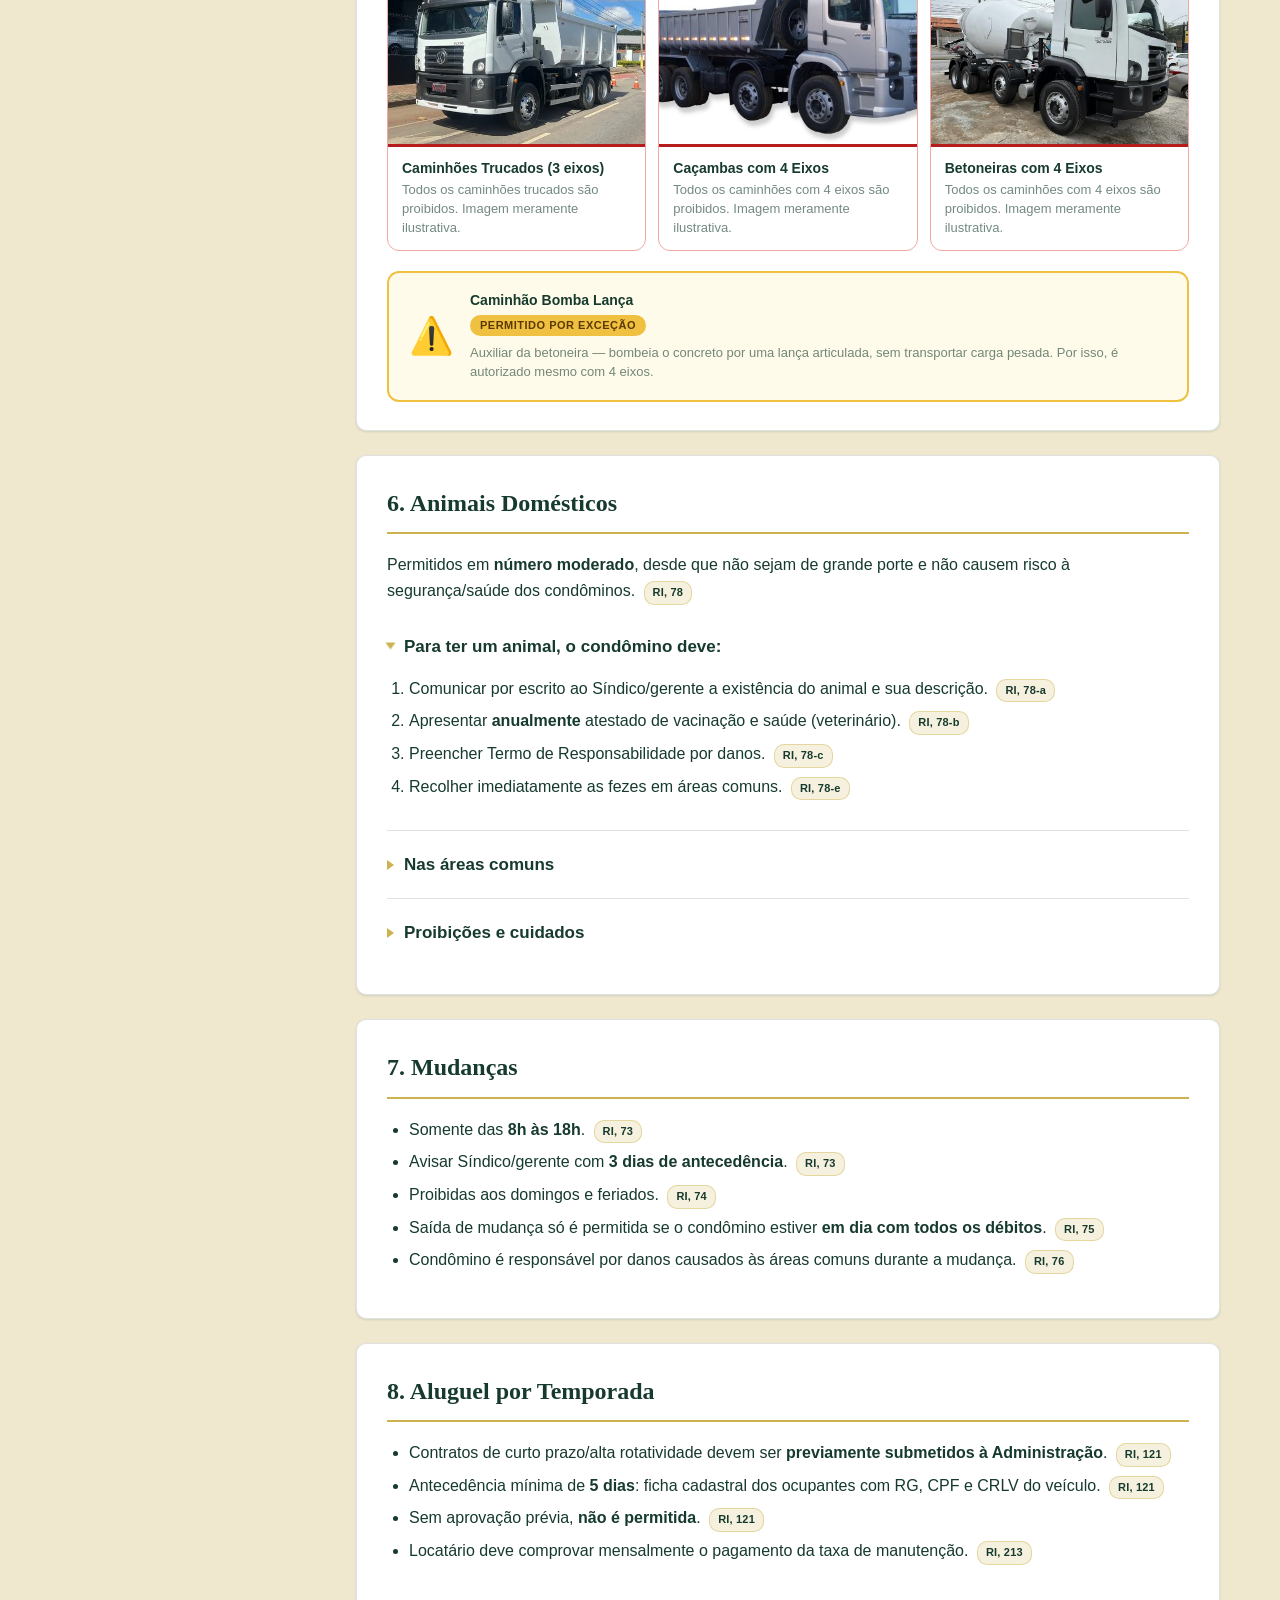
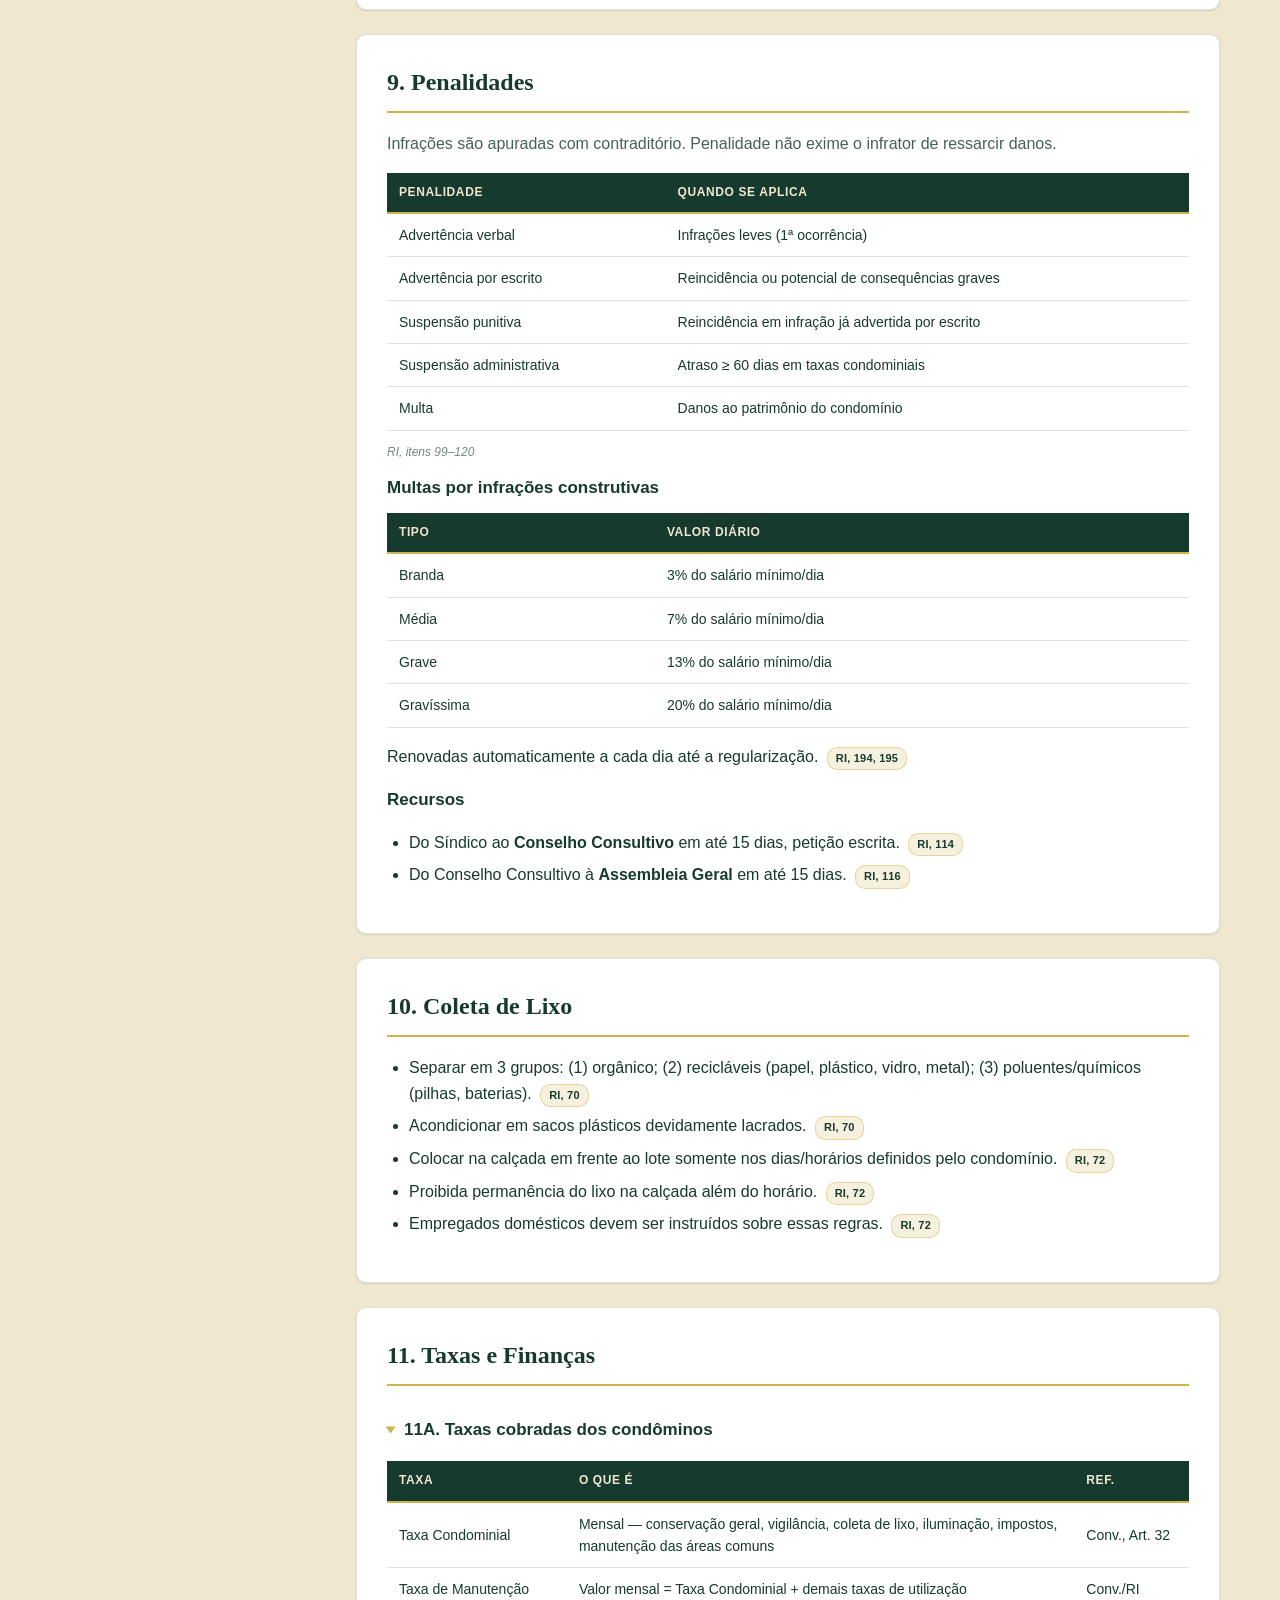
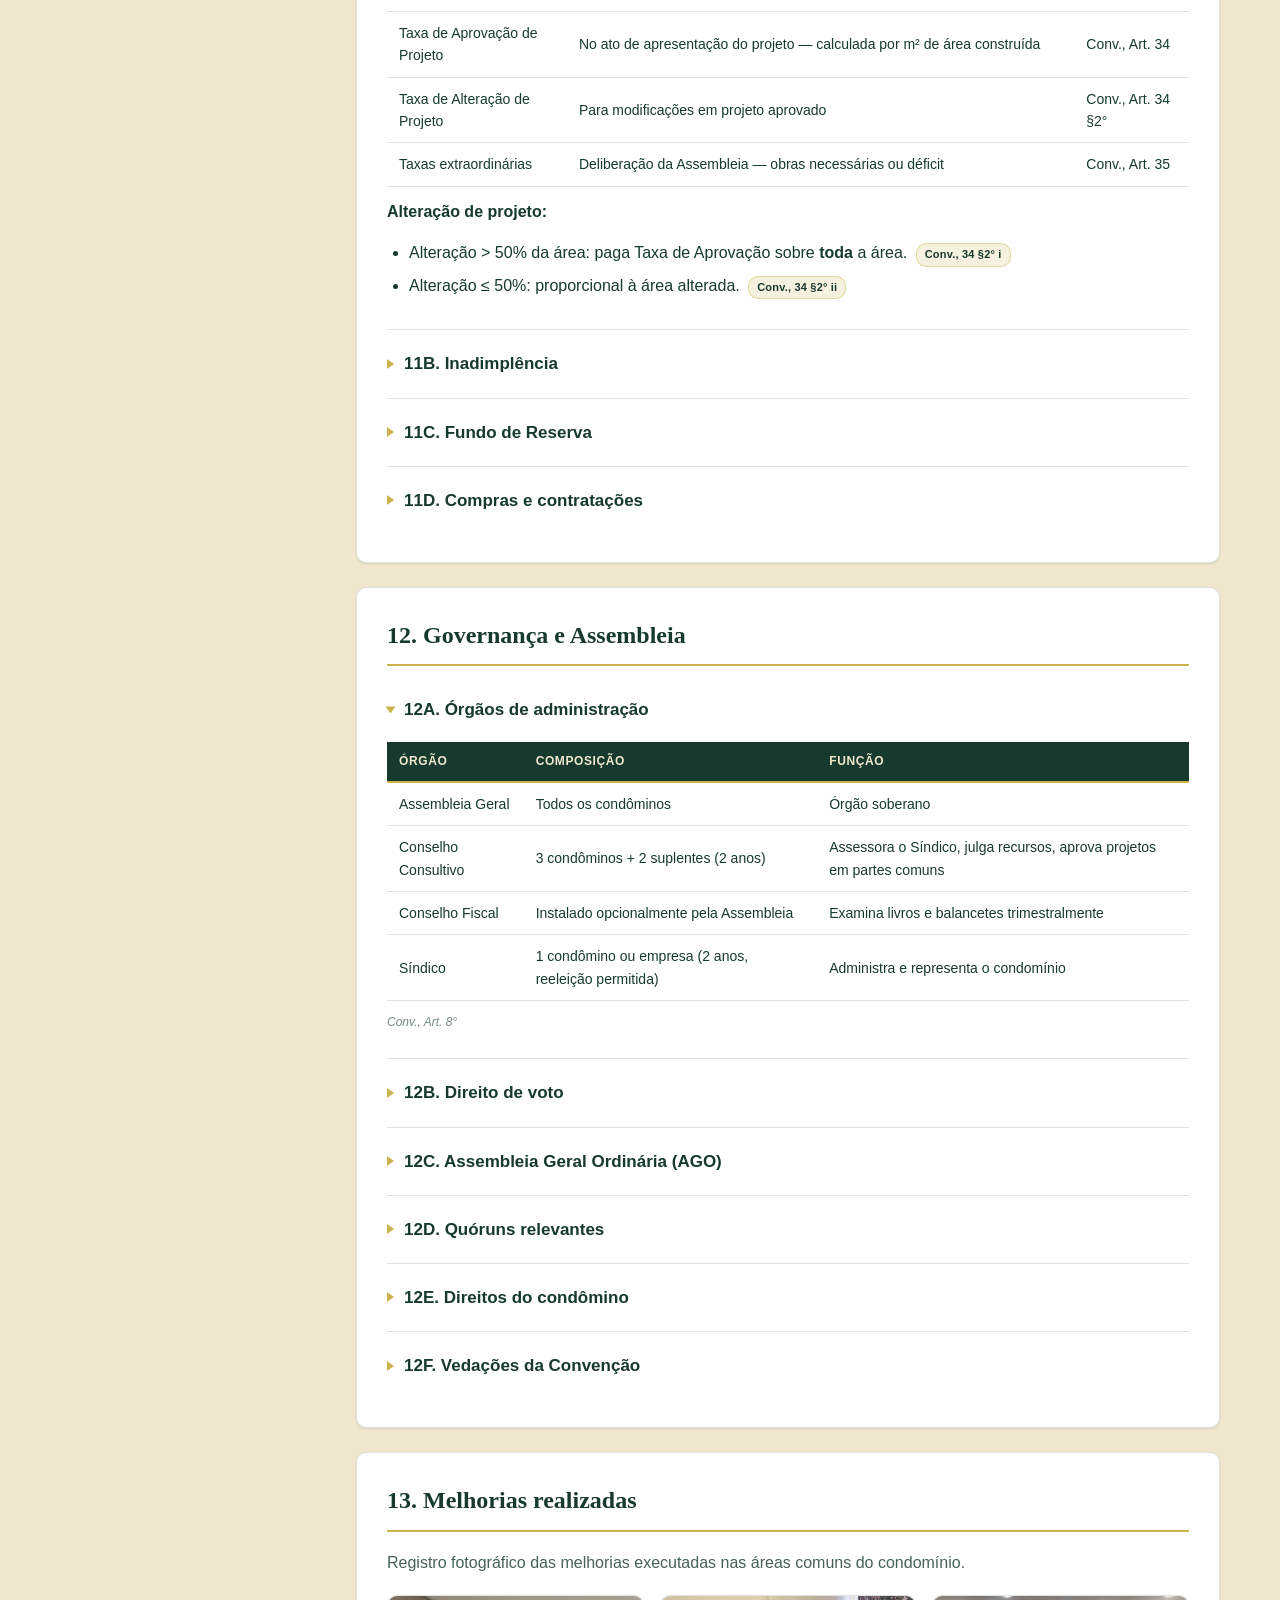
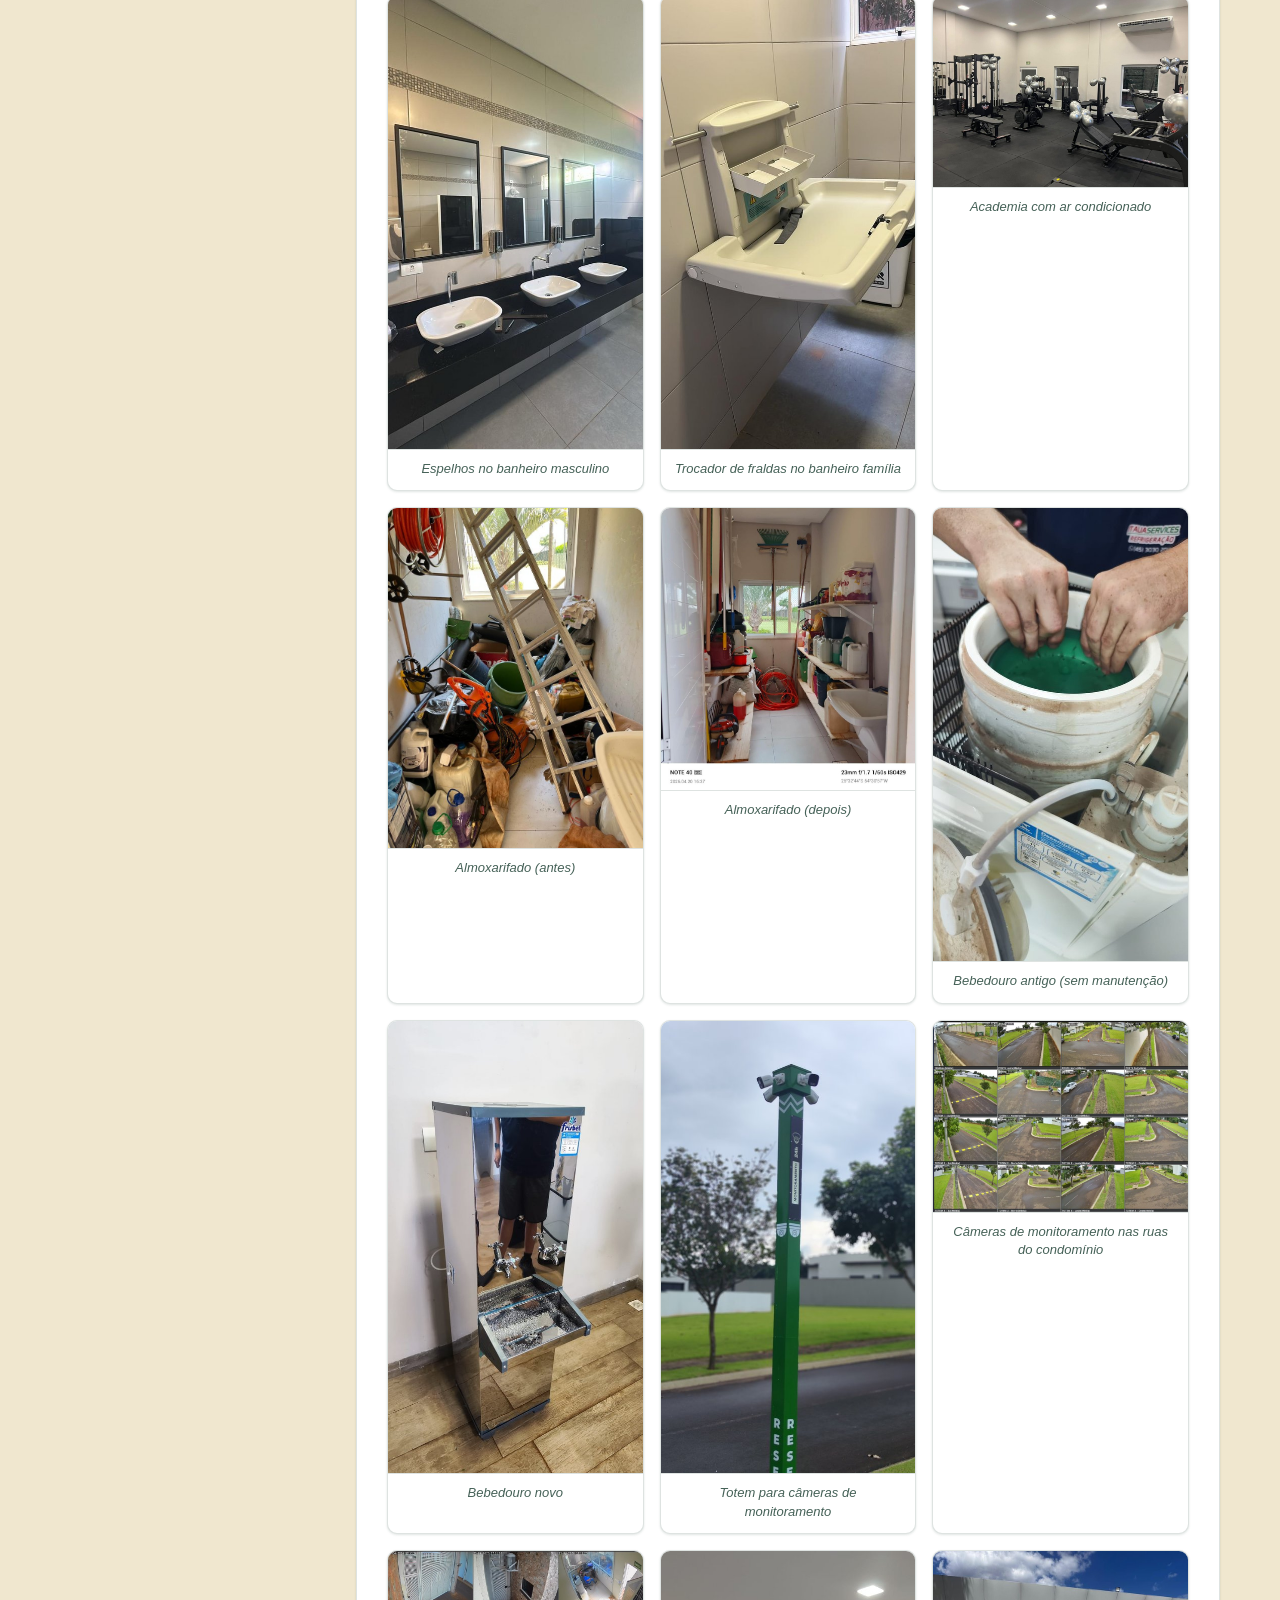
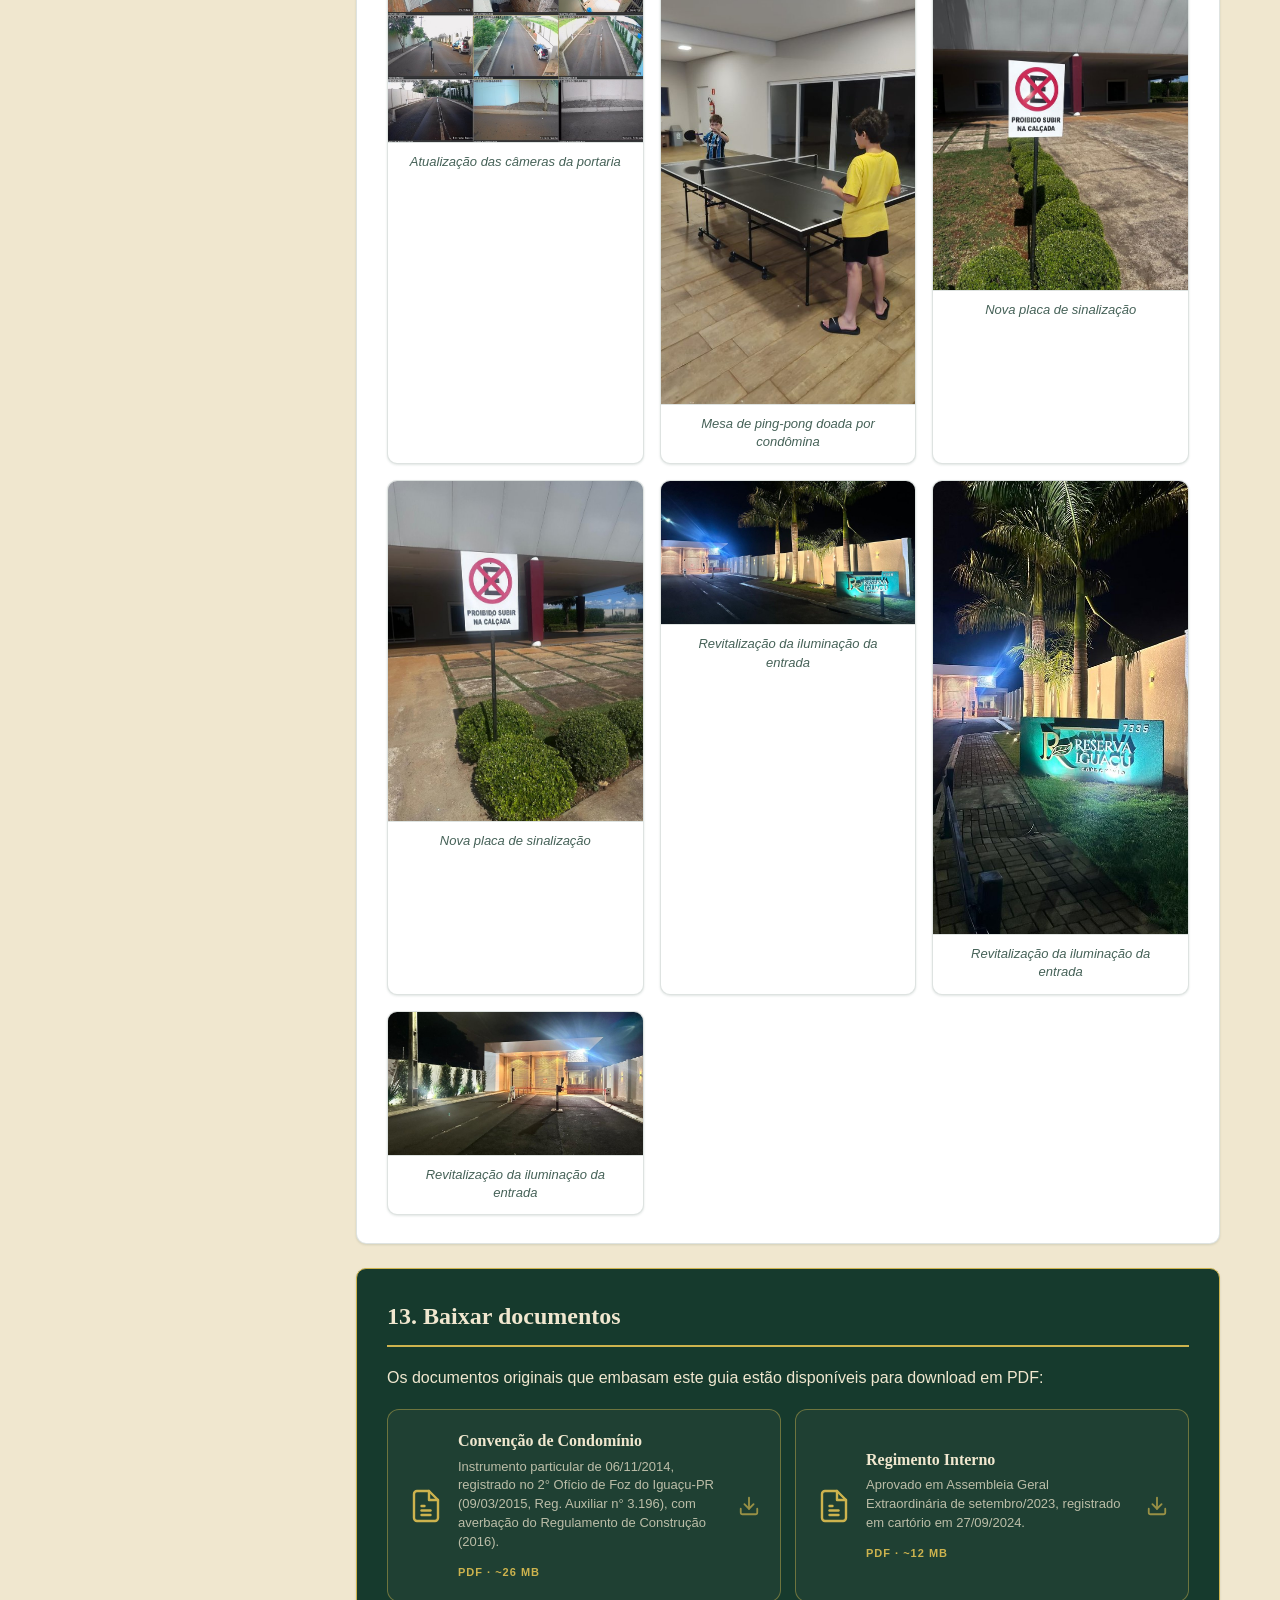
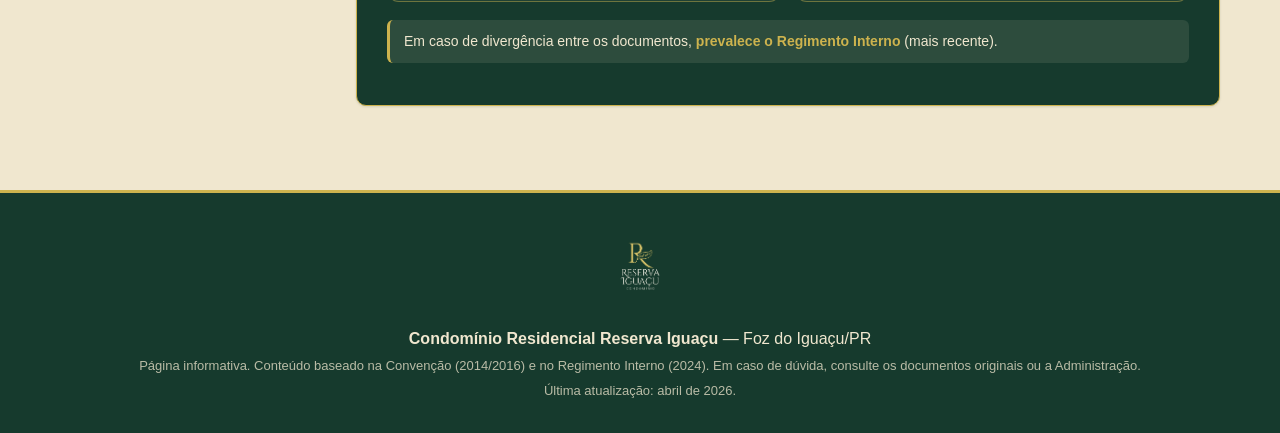
==== commit 782a9e29: "Update index.html" ====
--- a/index.html
+++ b/index.html
@@ -12,6 +12,7 @@
 <meta name="theme-color" content="#163A2D">
 <link rel="stylesheet" href="styles.css">
 <link rel="stylesheet" href="form.css">
+<!-- Cloudflare Web Analytics --><script defer src='https://static.cloudflareinsights.com/beacon.min.js' data-cf-beacon='{"token": "fdb307d946874cefabc28adfdd5481e7"}'></script><!-- End Cloudflare Web Analytics -->
 </head>
 <body>
 
@@ -391,7 +392,6 @@
         <li><strong>Proibido estacionar</strong> nas ruas, alamedas e áreas comuns — vias exclusivas para visitantes/prestadores nas áreas sinalizadas. <span class="ref">RI, 86</span></li>
         <li>Veículos dos moradores guardados nas garagens. Proibido parar/estacionar em calçadas. <span class="ref">RI, 92</span></li>
         <li>Pedestres e ciclistas têm prioridade absoluta. <span class="ref">RI, 91</span></li>
-        <li>Somente condutores habilitados para o tipo de veículo. Menores proibidos de dirigir motonetas/ciclomotores/mini veículos motorizados. <span class="ref">RI, 89</span></li>
         <li>Veículos de convidados com queima de óleo, freios com defeito, emissão elevada ou pneus desgastados não serão admitidos. <span class="ref">RI, 222</span></li>
         <li>Proibido usar dependências do condomínio para reparos (exceto emergência para chegar a oficina). <span class="ref">RI, 22</span></li>
         <li>Entrada de material de obra: caminhões de até <strong>16 toneladas</strong> (com carga). <span class="ref">RI, 184 §7° XIII</span></li>
